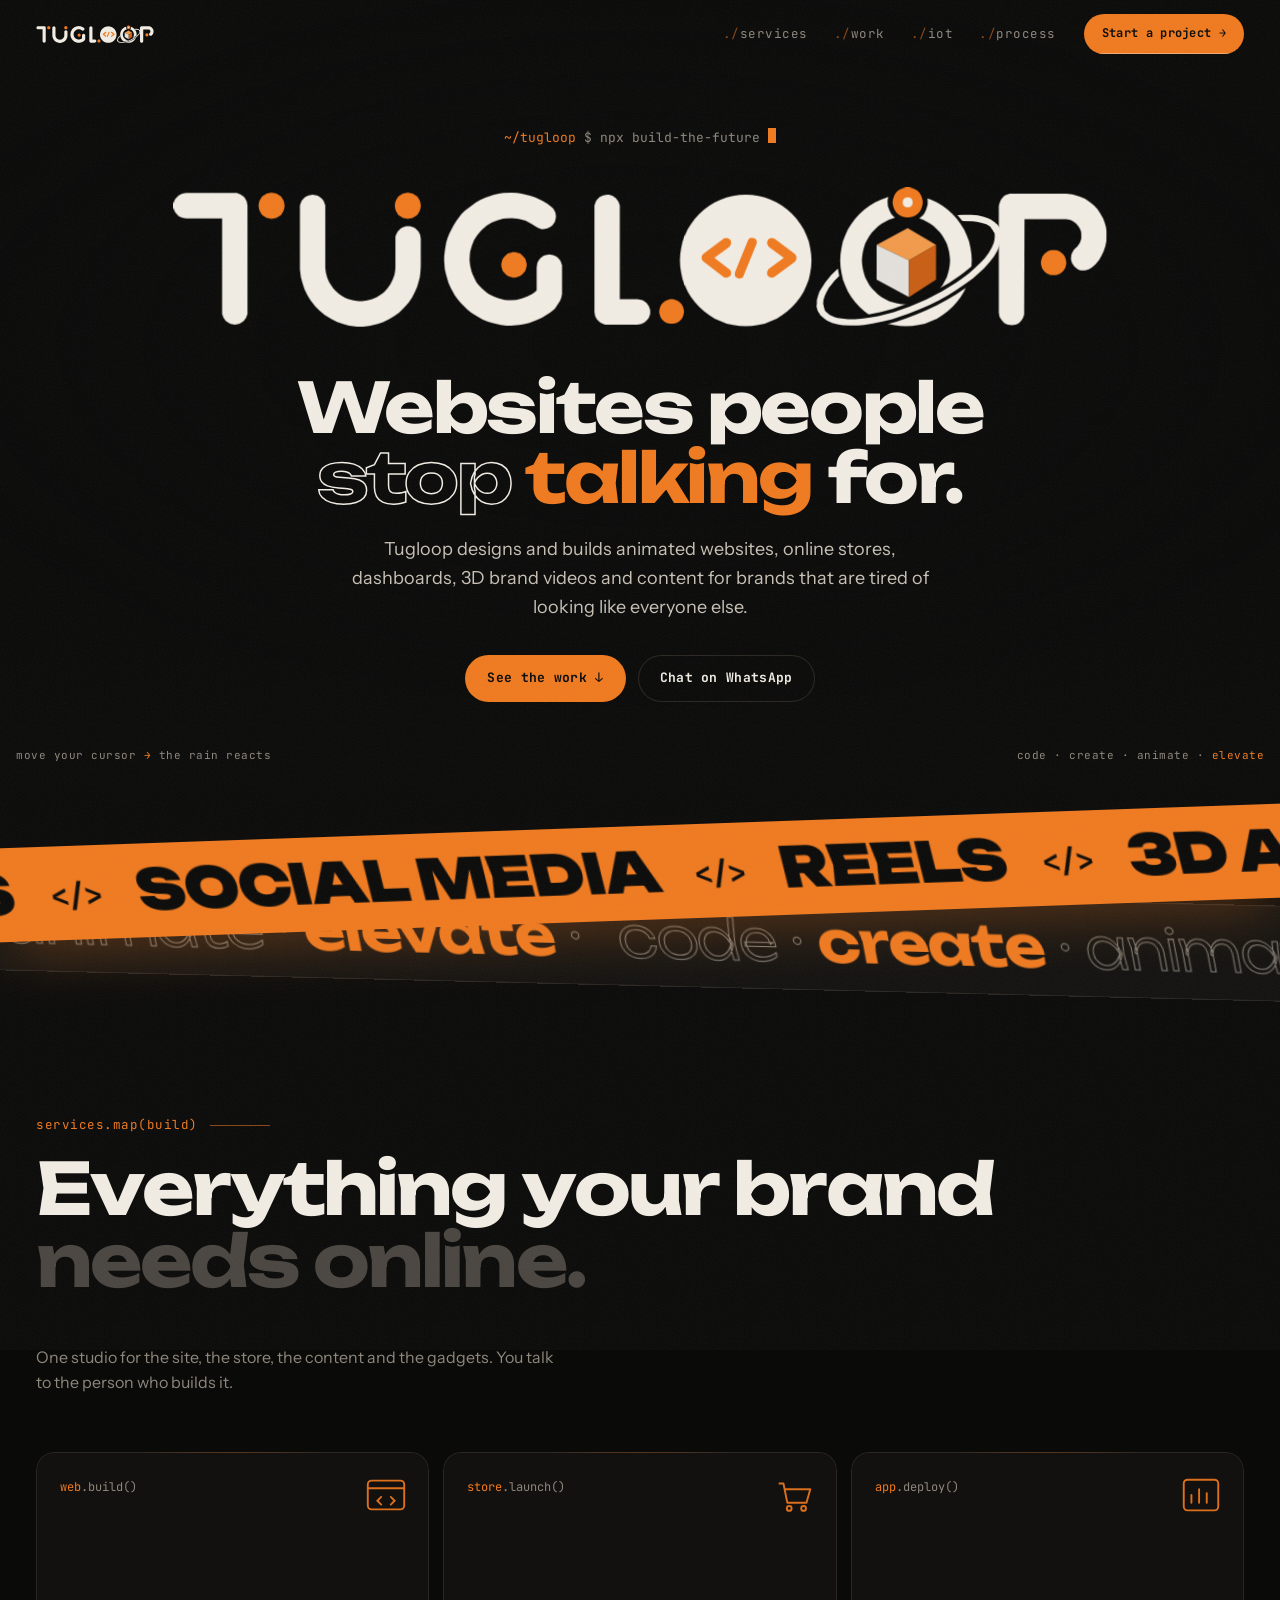
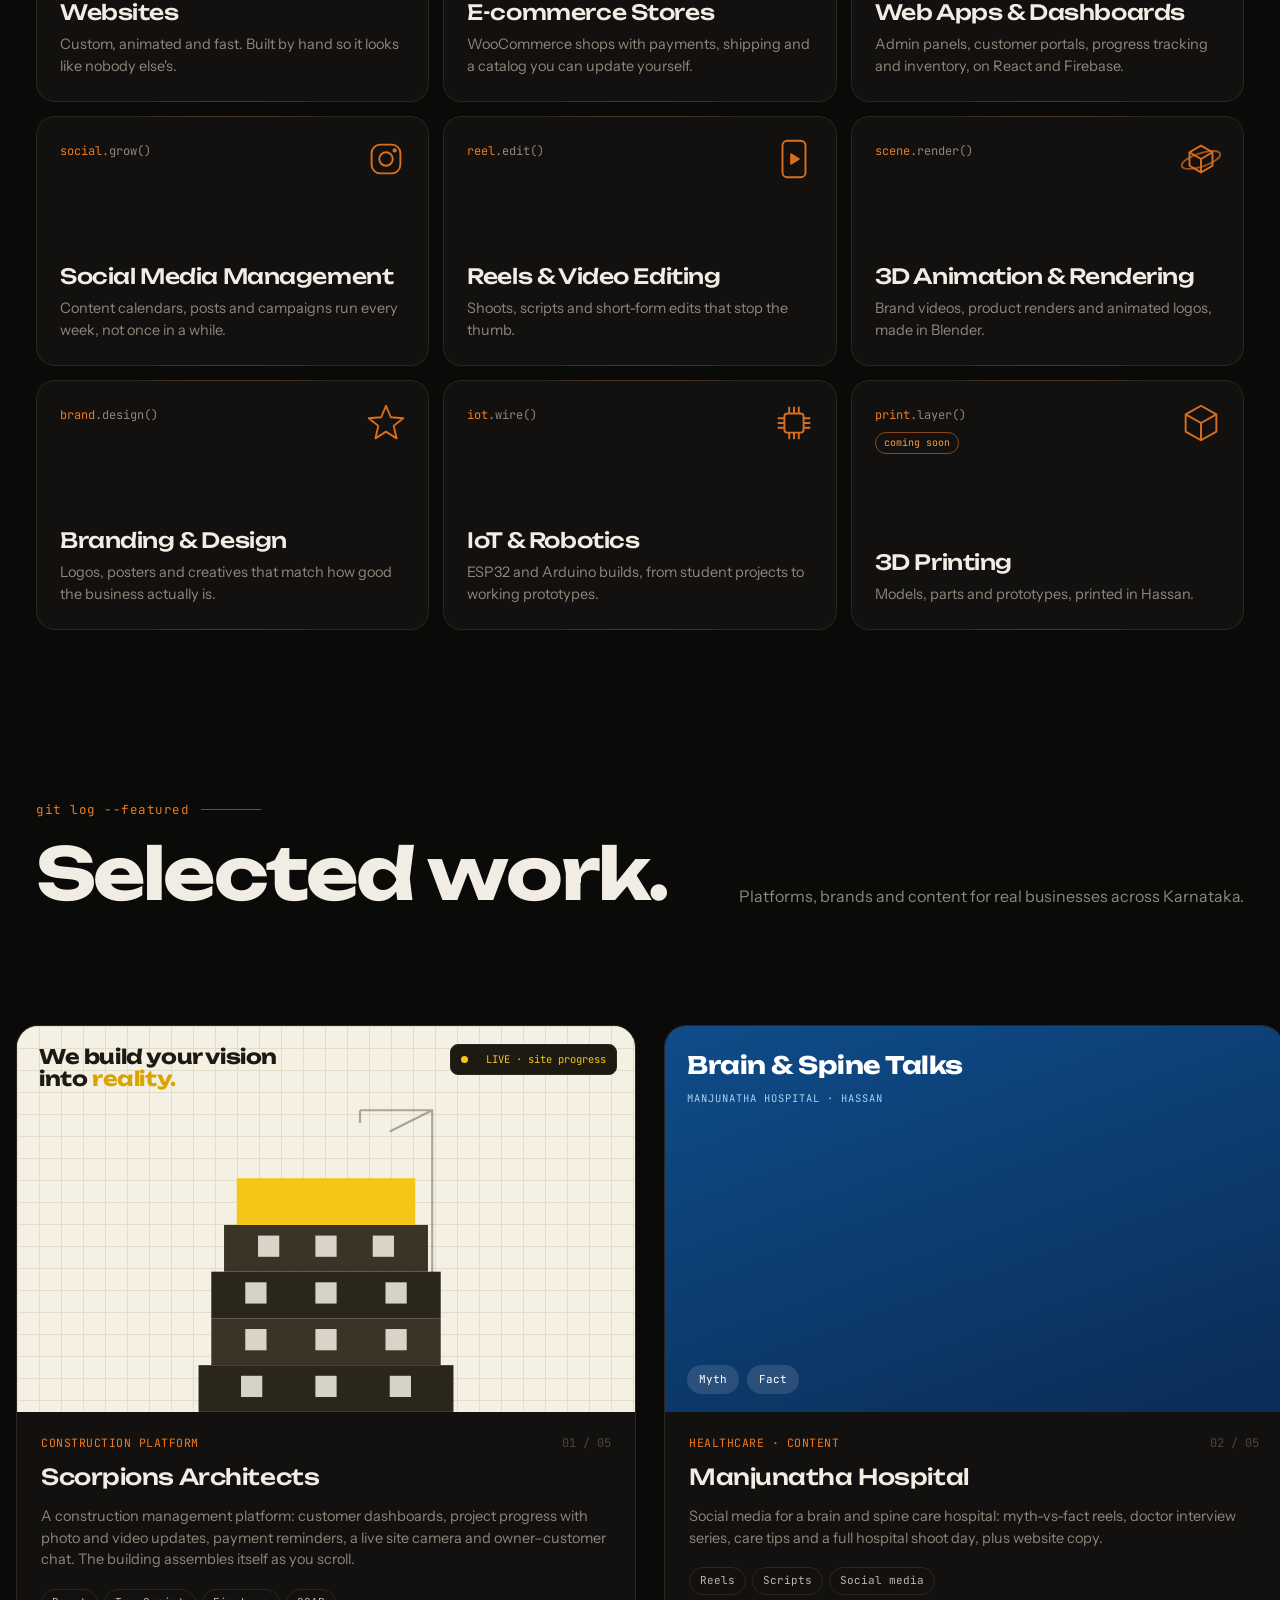
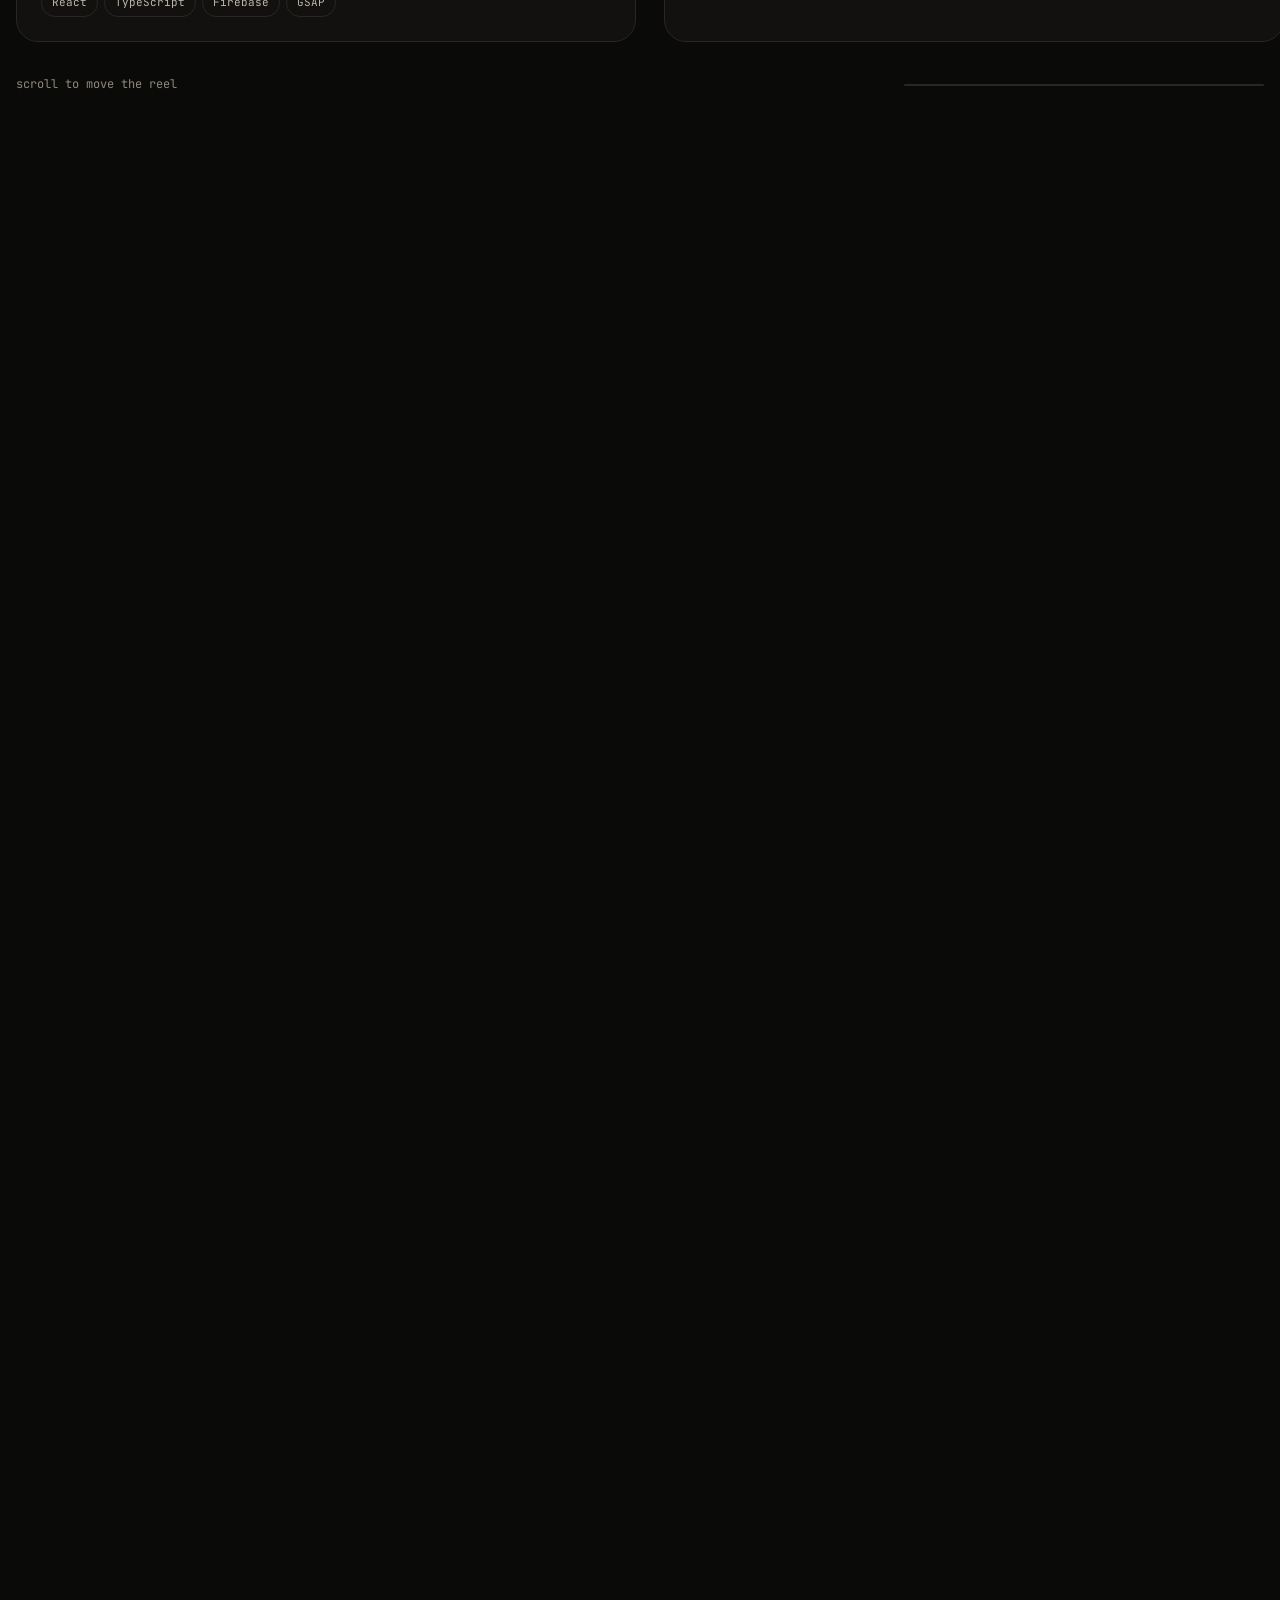
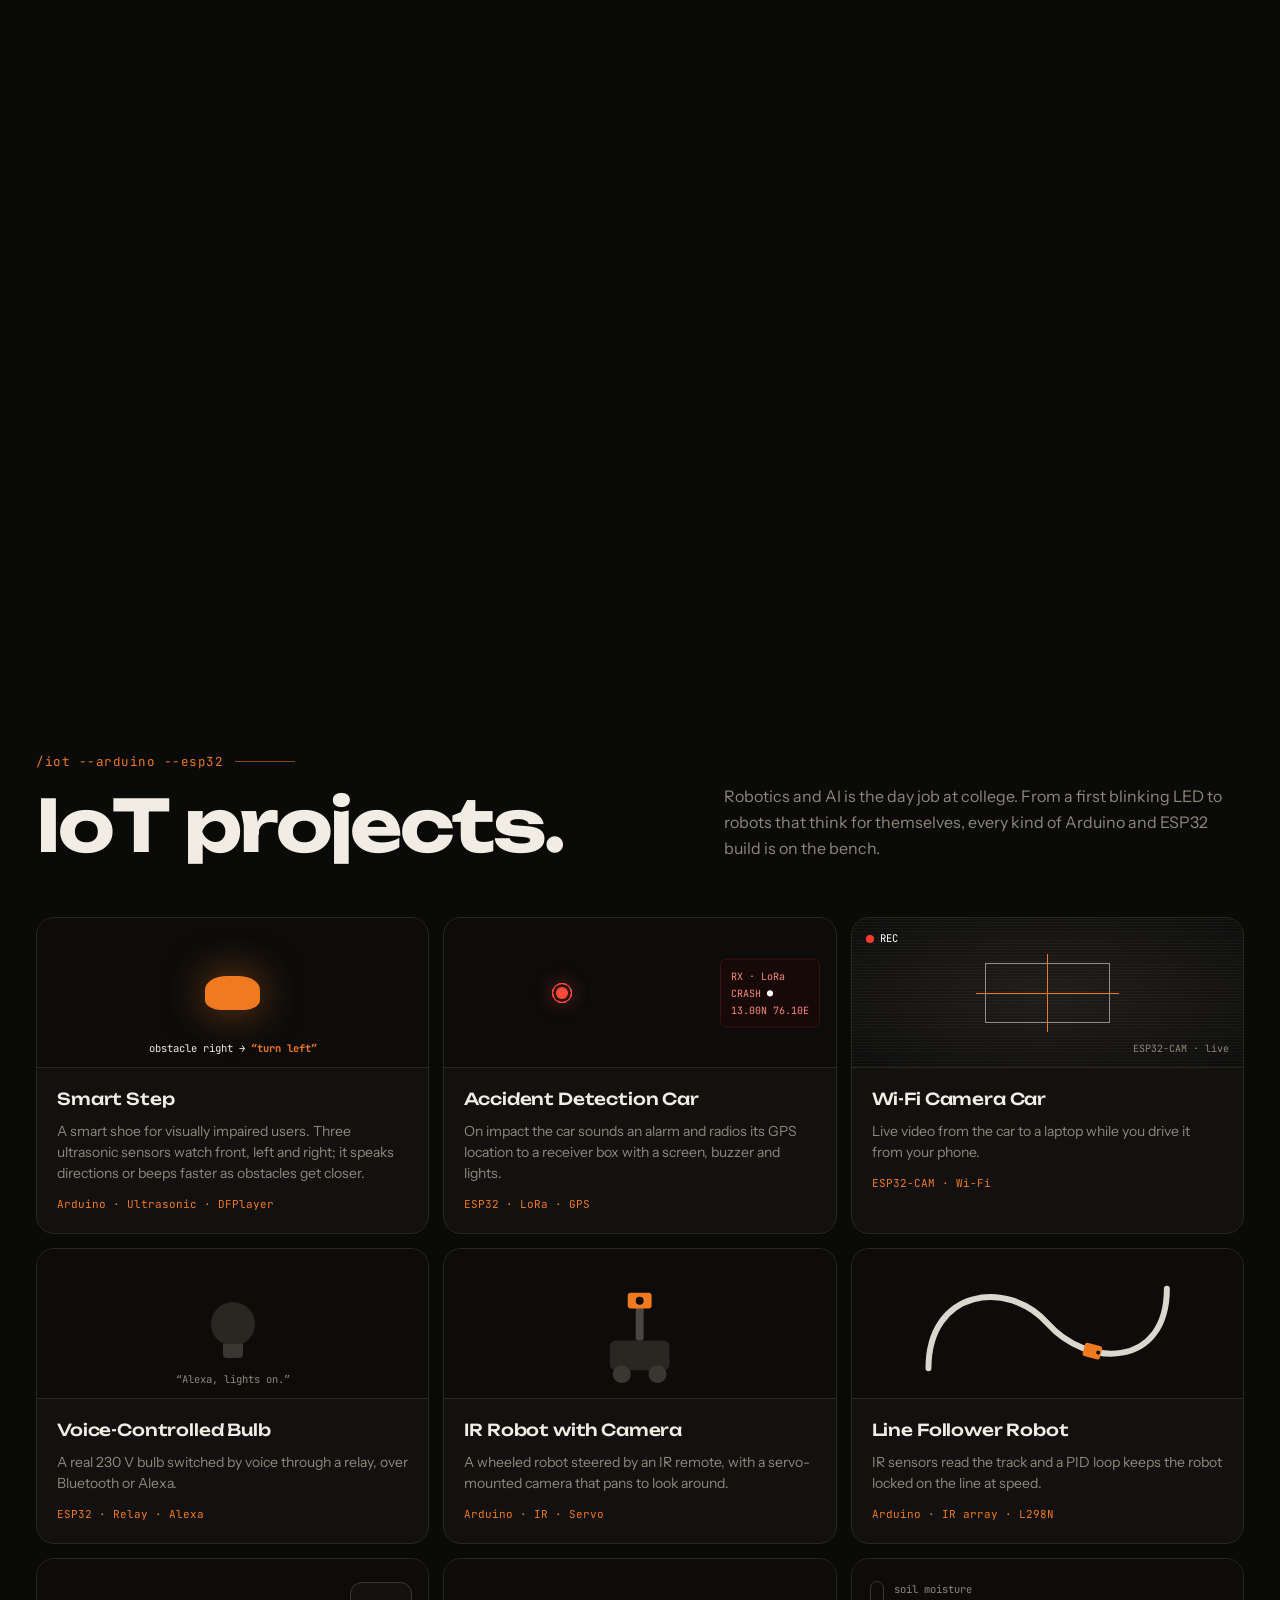
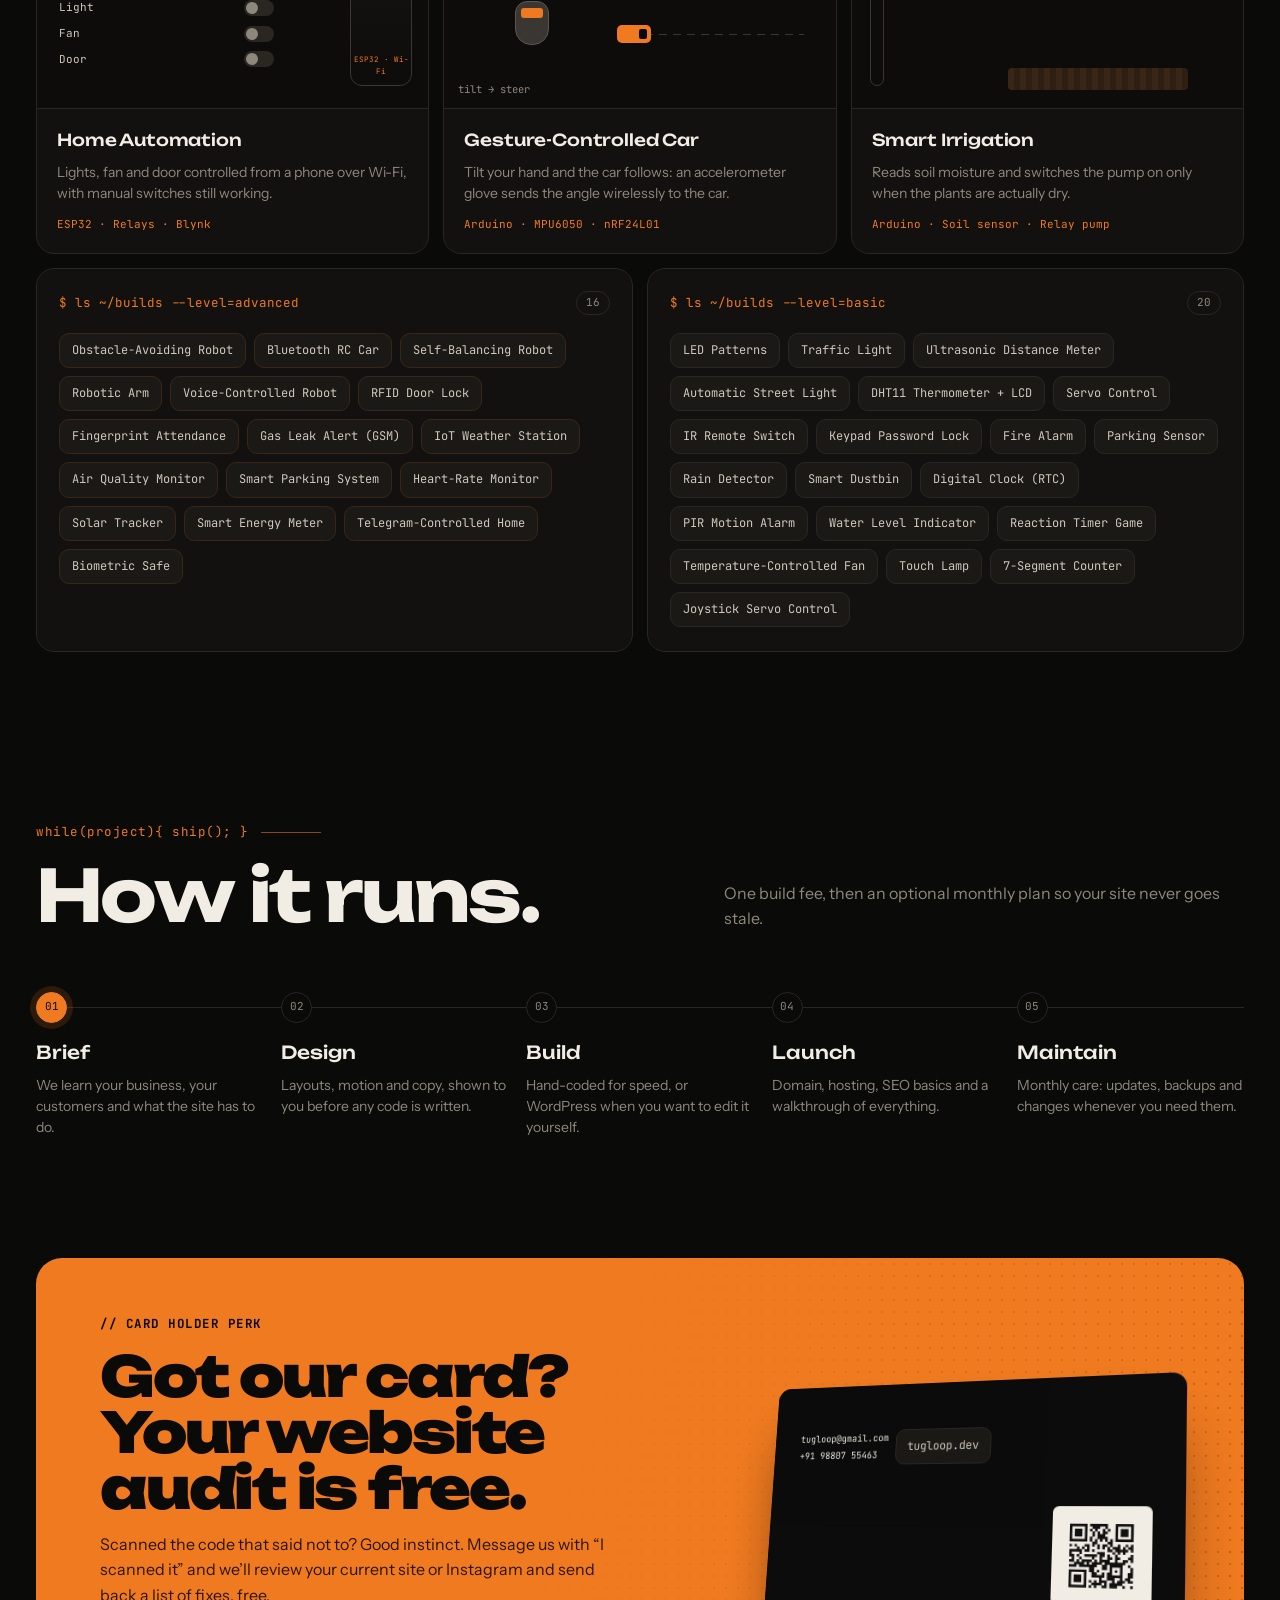
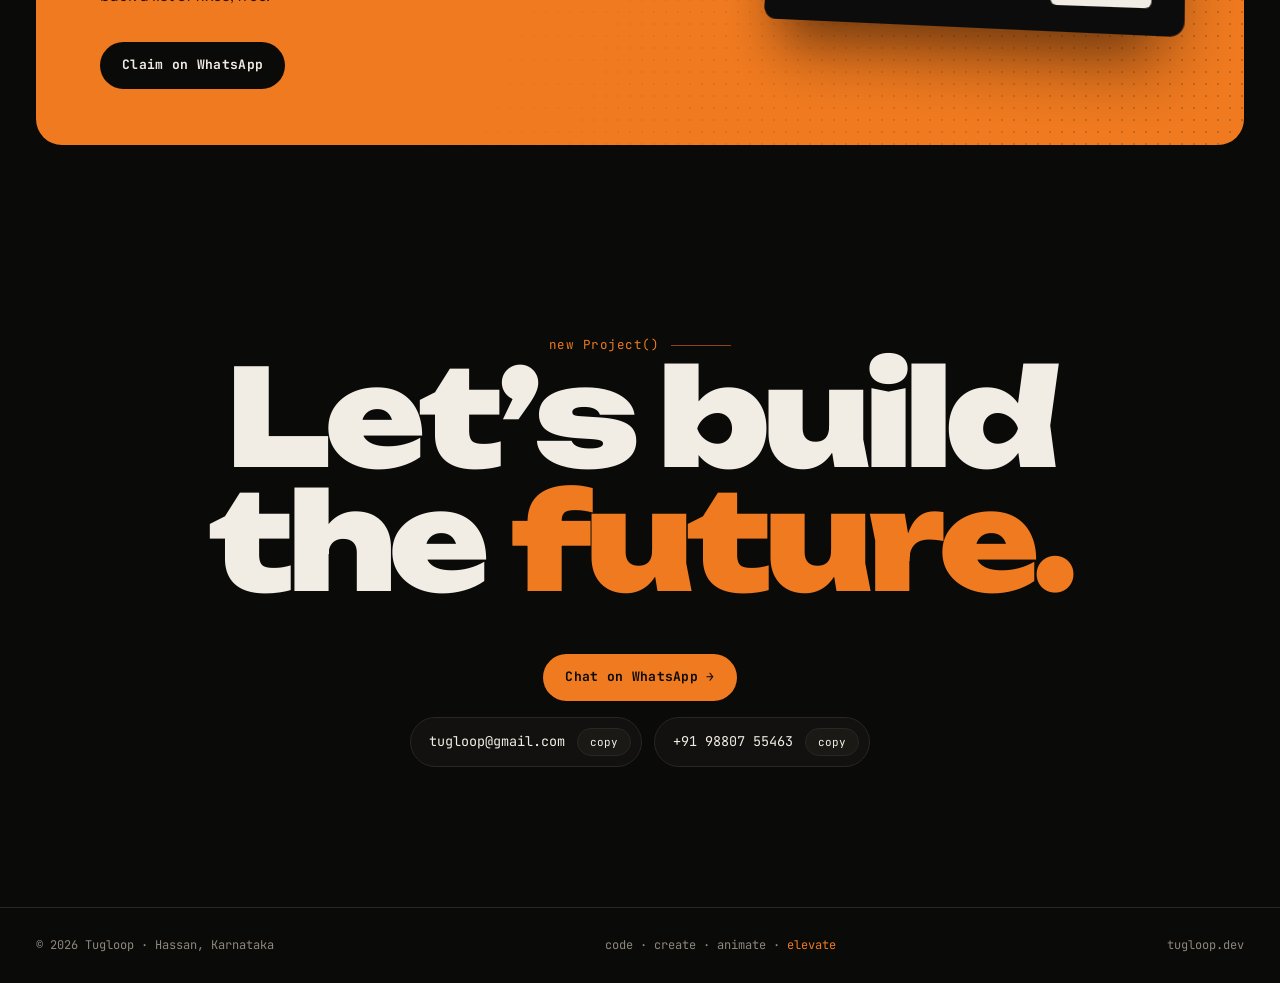
==== index.html @ 1d9227ba "Add Tugloop portfolio site Co-Authored-By: Claude Fable 5.2 <noreply@anthropic.com> Claude-Session: " ====
<!doctype html>
<html lang="en">
<head>
<meta charset="utf-8">
<meta name="viewport" content="width=device-width,initial-scale=1,viewport-fit=cover">
<meta name="description" content="Tugloop — websites, e-commerce, web apps, social media, video, 3D, branding and IoT builds. Code • Create • Animate • Elevate.">
<meta name="theme-color" content="#0A0A09">
<meta property="og:title" content="Tugloop">
<meta property="og:description" content="Websites people stop scrolling for. Web, social, video, 3D and IoT builds.">
<meta property="og:type" content="website">
<style>html{box-sizing:border-box}body{margin:0;padding:0}img{max-width:100%}[hidden]:not([hidden=until-found i]){display:none!important}</style>
<title>Tugloop</title>
<link rel="preconnect" href="https://fonts.googleapis.com">
<link rel="preconnect" href="https://fonts.gstatic.com" crossorigin>
<link rel="stylesheet" href="https://fonts.googleapis.com/css2?family=Unbounded:wght@300;500;700;900&family=Instrument+Sans:wght@400;500;600&family=JetBrains+Mono:wght@400;700&family=Cormorant+Garamond:ital,wght@0,500;1,500&display=swap">
<style>
/* Layout: code-rain hero → orange service band → horizontal work reel → lab → process → contact. Dark-only, deliberately. */
:root{
  --ink:#0A0A09; --ink-2:#12110F; --ink-3:#1B1916; --line:#2A2622;
  --bone:#F2EDE4; --ash:#8E877C; --ember:#F07A1F; --ember-hi:#FF9B45; --ember-lo:#8A4615;
  --f-display:"Unbounded","Arial Black",system-ui,sans-serif;
  --f-body:"Instrument Sans",system-ui,-apple-system,"Segoe UI",sans-serif;
  --f-mono:"JetBrains Mono",ui-monospace,"SFMono-Regular",Menlo,monospace;
  --gut:max(16px,env(safe-area-inset-left,0px));
  --gut-r:max(16px,env(safe-area-inset-right,0px));
  --wrap:1240px;
  color-scheme:dark;
}
*{box-sizing:border-box}
html{scroll-behavior:smooth;overflow-x:clip}
body{background:var(--ink);color:var(--bone);font-family:var(--f-body);font-size:16px;line-height:1.6;overflow-x:clip;-webkit-font-smoothing:antialiased}
body::before{content:"";position:fixed;inset:0 0 auto;height:env(safe-area-inset-top,0px);z-index:60;background:var(--ink)}
a{color:inherit}
::selection{background:var(--ember);color:var(--ink)}
.wrap{max-width:var(--wrap);margin:0 auto;padding-left:var(--gut);padding-right:var(--gut-r)}
.mono{font-family:var(--f-mono)}
.o{color:var(--ember)}
h1,h2,h3{text-wrap:balance;margin:0}
p{margin:0}
:focus-visible{outline:2px solid var(--ember);outline-offset:3px;border-radius:4px}

/* grain */
.grain{position:fixed;inset:-50%;pointer-events:none;z-index:70;opacity:.06;
  background-image:url("data:image/svg+xml;utf8,<svg xmlns='http://www.w3.org/2000/svg' width='160' height='160'><filter id='n'><feTurbulence type='fractalNoise' baseFrequency='.9' numOctaves='2' stitchTiles='stitch'/></filter><rect width='100%' height='100%' filter='url(%23n)'/></svg>");
  animation:grain 1.2s steps(6) infinite}
@keyframes grain{0%{transform:translate(0,0)}20%{transform:translate(-3%,2%)}40%{transform:translate(2%,-3%)}60%{transform:translate(-2%,-1%)}80%{transform:translate(3%,3%)}}

/* progress + cursor */
.progress{position:fixed;top:env(safe-area-inset-top,0px);left:0;height:2px;width:100%;transform-origin:0 50%;transform:scaleX(0);background:linear-gradient(90deg,var(--ember-lo),var(--ember),var(--ember-hi));z-index:80}
.cur,.cur-ring{position:fixed;left:0;top:0;pointer-events:none;z-index:90;border-radius:50%;mix-blend-mode:difference}
.cur{width:8px;height:8px;background:var(--ember);margin:-4px 0 0 -4px}
.cur-ring{width:38px;height:38px;margin:-19px 0 0 -19px;border:1px solid rgba(242,237,228,.7);display:grid;place-items:center;font-family:var(--f-mono);font-size:9px;letter-spacing:1px;color:var(--ink);transition:width .25s,height .25s,margin .25s,background .25s,border-color .25s}
.cur-ring.big{width:84px;height:84px;margin:-42px 0 0 -42px;background:var(--bone);border-color:var(--bone);mix-blend-mode:normal}
.cur-ring.hov{width:58px;height:58px;margin:-29px 0 0 -29px;border-color:var(--ember)}
@media (pointer:coarse){.cur,.cur-ring{display:none}}


/* nav */
.nav{position:fixed;top:env(safe-area-inset-top,0px);left:0;right:0;z-index:50;transition:background .3s,backdrop-filter .3s}
.nav.solid{background:rgba(10,10,9,.72);backdrop-filter:blur(14px);-webkit-backdrop-filter:blur(14px);border-bottom:1px solid var(--line)}
.nav .wrap{display:flex;align-items:center;gap:28px;height:68px}
.nav .brand{width:118px;display:block}
.nav ul{display:flex;gap:26px;list-style:none;margin:0 0 0 auto;padding:0;font-family:var(--f-mono);font-size:12.5px;letter-spacing:.5px}
.nav ul a{text-decoration:none;color:var(--ash);transition:color .2s}
.nav ul a:hover{color:var(--bone)}
.nav ul a::before{content:"./";color:var(--ember-lo)}
.btn{--b:var(--ember);display:inline-flex;align-items:center;gap:10px;padding:13px 22px;border-radius:100px;background:var(--b);color:var(--ink);font-family:var(--f-mono);font-weight:700;font-size:13px;text-decoration:none;border:0;letter-spacing:.3px;position:relative;overflow:hidden;transition:transform .2s;cursor:pointer}
.btn span{position:relative;z-index:1}
.btn::after{content:"";position:absolute;inset:0;background:var(--bone);transform:translateY(101%);transition:transform .35s cubic-bezier(.7,0,.2,1)}
.btn:hover::after{transform:none}
.btn.ghost{background:transparent;color:var(--bone);box-shadow:inset 0 0 0 1px var(--line)}
.btn.ghost::after{background:var(--ember)}
.btn.ghost:hover{color:var(--ink)}
.nav .btn{padding:10px 18px;font-size:12px}
@media (max-width:820px){.nav ul{display:none}.nav .btn{margin-left:auto}}

/* hero */
.hero{position:relative;padding-top:128px;padding-bottom:84px;overflow:hidden;isolation:isolate}
#rain{position:absolute;inset:0;width:100%;height:100%;z-index:-2}
.hero::after{content:"";position:absolute;inset:0;z-index:-1;pointer-events:none;
  background:radial-gradient(60% 46% at 50% 44%,rgba(10,10,9,.92),rgba(10,10,9,.55) 60%,rgba(10,10,9,.15) 100%),linear-gradient(transparent 70%,var(--ink))}
.term{font-family:var(--f-mono);font-size:13px;color:var(--ash);display:flex;justify-content:center;gap:8px;min-height:22px}
.term .caret{display:inline-block;width:8px;height:15px;background:var(--ember);vertical-align:-3px;animation:blink 1s steps(1) infinite}
@keyframes blink{50%{opacity:0}}
.wm-hero{width:min(940px,100%);margin:34px auto 0;display:block;overflow:visible}
.wm-hero g{transform-box:fill-box;transform-origin:center}
.wm-hero #wl{animation:wipe 1.3s cubic-bezier(.7,0,.2,1) .25s both}
@keyframes wipe{from{clip-path:inset(0 100% 0 0)}to{clip-path:inset(0 0 0 0)}}
.wm-hero #wo{animation:pop .7s cubic-bezier(.3,1.6,.5,1) 1.2s both}
.wm-hero #wc{animation:drop .9s cubic-bezier(.3,1.5,.5,1) 1.45s both}
.wm-hero #wb,.wm-hero #wf{stroke-dasharray:var(--len);animation:draw 1.2s ease-out 1.6s both}
@keyframes pop{from{transform:scale(0);opacity:0}to{transform:none;opacity:1}}
@keyframes drop{from{transform:translateY(-60px) rotate(-25deg);opacity:0}to{transform:none;opacity:1}}
@keyframes draw{from{opacity:0;clip-path:inset(0 0 0 100%)}to{opacity:1;clip-path:inset(0 0 0 0)}}
.hero h1{font-family:var(--f-display);font-weight:700;font-size:clamp(30px,5.4vw,72px);line-height:1.02;letter-spacing:-.035em;text-align:center;margin-top:42px}
.hero h1 .stroke{color:transparent;-webkit-text-stroke:1.5px var(--bone)}
.hero h1 .sw{display:inline-block;color:var(--ember)}
.hero .lede{max-width:600px;margin:22px auto 0;text-align:center;color:#C9C2B6;font-size:clamp(15px,1.6vw,18px)}
.cta{display:flex;gap:12px;justify-content:center;flex-wrap:wrap;margin-top:34px}
.hero .hint{position:absolute;left:var(--gut);bottom:22px;font-family:var(--f-mono);font-size:11px;color:var(--ash);letter-spacing:.5px}
.hero .hint b{color:var(--ember);font-weight:400}
.hero .hint-r{left:auto;right:var(--gut-r)}
@media (max-width:640px){.hero .hint-r{display:none}.hero{padding-bottom:70px}}

/* band */
.band{background:var(--ember);color:var(--ink);transform:rotate(-2deg);margin:40px -20px 0;padding:16px 0;overflow:hidden;position:relative;z-index:2;box-shadow:0 30px 60px -30px rgba(240,122,31,.5)}
.band.alt{background:var(--ink-2);color:var(--bone);transform:rotate(1.4deg);margin-top:-30px;z-index:1;box-shadow:none;border-block:1px solid var(--line)}
.track{display:flex;width:max-content;will-change:transform}
.track span{font-family:var(--f-display);font-weight:900;font-size:clamp(28px,4.4vw,56px);letter-spacing:-.02em;white-space:nowrap;padding-right:36px;line-height:1.1}
.track span i{font-style:normal;font-family:var(--f-mono);font-weight:700;font-size:.55em;vertical-align:.2em;padding-left:36px}
.band.alt .track span{font-weight:300;color:transparent;-webkit-text-stroke:1px var(--ash)}
.band.alt .track span em{font-style:normal;color:var(--ember);-webkit-text-stroke:0;font-weight:700}

/* section heads */
section{position:relative}
.sec{padding-block:130px 40px}
.eyebrow{font-family:var(--f-mono);font-size:12.5px;color:var(--ember);letter-spacing:.5px;display:flex;align-items:center;gap:12px}
.eyebrow::after{content:"";height:1px;flex:0 0 60px;background:var(--ember-lo)}
.h2{font-family:var(--f-display);font-weight:700;font-size:clamp(32px,5.6vw,76px);line-height:1;letter-spacing:-.04em;margin-top:18px}
.h2 .dim{color:#4a4540}
.sub{color:var(--ash);max-width:520px;margin-top:18px}
.head{display:flex;justify-content:space-between;align-items:flex-end;gap:30px;flex-wrap:wrap}
.split .ch{display:inline-block;transform:translateY(0);transition:transform .8s cubic-bezier(.2,.9,.2,1),color .4s}
.split.pre .ch{transform:translateY(.6em) rotate(6deg)}

/* services */
.svc{display:grid;grid-template-columns:repeat(3,1fr);gap:14px;margin-top:56px}
@media (max-width:1060px) and (min-width:561px){.tile.wide{grid-column:span 2}}
@media (max-width:1060px){.svc{grid-template-columns:repeat(2,1fr)}}
@media (max-width:560px){.svc{grid-template-columns:1fr}}
.tile{--mx:50%;--my:50%;position:relative;background:var(--ink-2);border-radius:18px;padding:26px 24px 24px;min-height:250px;display:flex;flex-direction:column;overflow:hidden;transform-style:preserve-3d;transition:transform .25s ease-out;isolation:isolate}
.tile::before{content:"";position:absolute;inset:0;border-radius:inherit;padding:1px;background:radial-gradient(260px circle at var(--mx) var(--my),var(--ember),transparent 60%),var(--line);
  -webkit-mask:linear-gradient(#000 0 0) content-box,linear-gradient(#000 0 0);-webkit-mask-composite:xor;mask-composite:exclude;z-index:-1}
.tile::after{content:"";position:absolute;inset:0;background:radial-gradient(320px circle at var(--mx) var(--my),rgba(240,122,31,.13),transparent 60%);opacity:0;transition:opacity .3s;z-index:-1}
.tile:hover::after{opacity:1}
.tile .fn{font-family:var(--f-mono);font-size:12px;color:var(--ash)}
.tile .fn b{color:var(--ember);font-weight:400}
.tile h3{font-family:var(--f-display);font-weight:500;font-size:21px;line-height:1.15;letter-spacing:-.02em;margin-top:auto;padding-top:40px}
.tile p{color:var(--ash);font-size:14.5px;margin-top:10px;line-height:1.5}
.tile .ico{position:absolute;right:20px;top:20px;width:46px;height:46px;color:var(--ember);opacity:.9;transition:transform .5s cubic-bezier(.3,1.6,.5,1)}
.tile:hover .ico{transform:rotate(-10deg) scale(1.15)}
.tile .soon{position:absolute;left:24px;top:52px;font-family:var(--f-mono);font-size:10px;border:1px solid var(--ember-lo);color:var(--ember-hi);padding:2px 8px;border-radius:20px}

/* work reel */
.work-pin{position:relative}
.work-sticky{position:sticky;top:0;height:100vh;overflow:hidden;display:flex;flex-direction:column;justify-content:center;gap:34px}
.reel{display:flex;gap:28px;padding-left:var(--gut);will-change:transform}
.wcard{flex:0 0 min(620px,78vw);background:var(--ink-2);border:1px solid var(--line);border-radius:22px;overflow:hidden;display:flex;flex-direction:column}
.vis{position:relative;aspect-ratio:16/10;max-width:100%;overflow:hidden}
.meta{padding:22px 24px 24px;display:grid;grid-template-columns:1fr auto;gap:6px 20px;align-items:start}
.meta .k{font-family:var(--f-mono);font-size:11.5px;color:var(--ember);letter-spacing:.5px}
.meta h3{font-family:var(--f-display);font-weight:500;font-size:22px;letter-spacing:-.02em;grid-column:1}
.meta .idx{grid-row:1/3;grid-column:2;font-family:var(--f-mono);font-size:12px;color:#4a4540;font-variant-numeric:tabular-nums}
.meta p{grid-column:1/-1;color:var(--ash);font-size:14.5px;line-height:1.5;margin-top:6px}
.tags{grid-column:1/-1;display:flex;flex-wrap:wrap;gap:6px;margin-top:12px}
.tags span{font-family:var(--f-mono);font-size:11px;padding:4px 10px;border-radius:20px;border:1px solid var(--line);color:#BDB6AA}
.reel-ui{display:flex;justify-content:space-between;align-items:center;padding-left:var(--gut);padding-right:var(--gut-r)}
.reel-bar{flex:1;max-width:360px;height:2px;background:var(--line);border-radius:2px;overflow:hidden;margin-left:24px}
.reel-bar i{display:block;height:100%;background:var(--ember);transform-origin:0 50%;transform:scaleX(0)}
@media (max-width:860px){
  .work-sticky{position:static;height:auto;display:block}
  .reel{flex-direction:column;padding-right:var(--gut-r);transform:none!important}
  .wcard{flex:none;width:100%}
  .reel-ui{display:none}
}

/* --- project visuals --- */
/* scorpions */
.v-sc{background:#F4F0E4;background-image:linear-gradient(#e4dcc4 1px,transparent 1px),linear-gradient(90deg,#e4dcc4 1px,transparent 1px);background-size:22px 22px}
.v-sc svg{position:absolute;left:50%;bottom:0;transform:translateX(-50%);height:88%;max-width:100%}
.v-sc .fl{transform-box:fill-box;transform-origin:bottom;animation:rise 6s cubic-bezier(.6,0,.2,1) infinite}
@keyframes rise{0%,8%{transform:scaleY(0);opacity:0}22%,80%{transform:none;opacity:1}92%,100%{transform:none;opacity:0}}
.v-sc .tagline{position:absolute;left:22px;top:20px;font-family:var(--f-display);font-weight:700;font-size:clamp(14px,2.2vw,20px);line-height:1.1;color:#1d1a12;max-width:46%;letter-spacing:-.02em}
.v-sc .tagline b{color:#D9A400;font-weight:700}
.v-sc .chip{position:absolute;right:18px;top:18px;font-family:var(--f-mono);font-size:10.5px;background:#1d1a12;color:#F5C518;padding:6px 10px;border-radius:8px}
.v-sc .chip i{display:inline-block;width:7px;height:7px;border-radius:50%;background:#F5C518;margin-right:6px;animation:blink 1s steps(1) infinite}
/* zera */
.v-ze{background:radial-gradient(120% 100% at 80% 0%,#F6EEDF,#E7D9C2);color:#3a2f22;display:grid;grid-template-columns:1.1fr 1fr;align-items:center;padding:0 6%}
.v-ze .logo{font-family:"Cormorant Garamond",Georgia,serif;font-weight:500;font-size:clamp(48px,9vw,92px);letter-spacing:.18em;line-height:.9}
.v-ze .tl{font-family:"Cormorant Garamond",Georgia,serif;font-style:italic;font-size:clamp(14px,2vw,19px);color:#8a6d3b;margin-top:10px}
.v-ze .prods{display:grid;grid-template-columns:1fr 1fr;gap:10px;height:78%}
.v-ze .p{border-radius:10px;position:relative;overflow:hidden;animation:float 5s ease-in-out infinite}
.v-ze .p:nth-child(2){animation-delay:-1.2s}.v-ze .p:nth-child(3){animation-delay:-2.4s}.v-ze .p:nth-child(4){animation-delay:-3.6s}
.v-ze .p::after{content:"";position:absolute;inset:0;background:linear-gradient(105deg,transparent 35%,rgba(255,255,255,.55) 50%,transparent 65%);transform:translateX(-120%);animation:shine 3.5s ease-in-out infinite}
@keyframes shine{60%,100%{transform:translateX(120%)}}
@keyframes float{50%{transform:translateY(-6px)}}
.v-ze .cart{position:absolute;right:16px;top:14px;font-family:var(--f-mono);font-size:10.5px;background:#3a2f22;color:#F6EEDF;padding:5px 10px;border-radius:20px}
/* hospital */
.v-mh{background:linear-gradient(160deg,#0F4C8A,#0A2C55);color:#fff}
.v-mh svg{position:absolute;left:0;right:0;top:44%;width:100%;height:30%}
.v-mh .ecg{fill:none;stroke:#7FD3FF;stroke-width:2.2;stroke-linejoin:round;stroke-dasharray:1200;stroke-dashoffset:1200;animation:ecg 3.2s linear infinite;filter:drop-shadow(0 0 6px #7FD3FF)}
@keyframes ecg{to{stroke-dashoffset:0}}
.v-mh .t{position:absolute;left:22px;top:20px;font-family:var(--f-display);font-weight:700;font-size:clamp(16px,2.4vw,24px);letter-spacing:-.02em}
.v-mh .t small{display:block;font-family:var(--f-mono);font-weight:400;font-size:10.5px;color:#A9CFF2;letter-spacing:1px;margin-top:6px}
.v-mh .mf{position:absolute;left:22px;bottom:18px;display:flex;gap:8px}
.v-mh .mf span{font-family:var(--f-mono);font-size:11px;padding:6px 12px;border-radius:20px;background:rgba(255,255,255,.12);animation:mf 4s infinite}
.v-mh .mf span:last-child{animation-delay:2s}
@keyframes mf{0%,45%{background:#fff;color:#0F4C8A}50%,100%{background:rgba(255,255,255,.12);color:#fff}}
/* salons */
.v-sa{display:flex}
.v-sa .pn{flex:1;display:flex;align-items:flex-end;padding:18px;transition:flex .6s cubic-bezier(.7,0,.2,1);position:relative;overflow:hidden}
.v-sa .pn:hover{flex:2.2}
.v-sa .pn b{font-weight:500;line-height:1;white-space:nowrap}
.v-sa .g{background:radial-gradient(120% 90% at 30% 10%,#3a2c08,#0d0b06);color:#E8B931}
.v-sa .g b{font-family:var(--f-display);font-weight:900;font-size:clamp(20px,3vw,30px);letter-spacing:.06em}
.v-sa .c{background:linear-gradient(170deg,#F8DCDD,#E9AFB4);color:#7a2e3b}
.v-sa .c b{font-family:"Cormorant Garamond",serif;font-style:italic;font-size:clamp(22px,3.4vw,34px)}
.v-sa .s{background:linear-gradient(170deg,#DDF4F2,#9FD9D6);color:#0d4b4f}
.v-sa .s b{font-family:var(--f-body);font-weight:600;font-size:clamp(20px,3vw,30px);letter-spacing:-.03em}
.v-sa .pn small{position:absolute;top:16px;left:18px;font-family:var(--f-mono);font-size:10px;opacity:.65}
/* beijing */
.v-bb{background:radial-gradient(90% 90% at 50% 120%,#3a0c0a,#120606 70%);display:grid;place-items:center;text-align:center}
.v-bb .sun{position:absolute;width:44%;aspect-ratio:1;border-radius:50%;background:radial-gradient(circle at 40% 35%,#ff4a3a,#B3150E);top:12%;left:50%;transform:translateX(-50%);box-shadow:0 0 80px rgba(210,38,31,.55)}
.v-bb .name{position:relative;font-family:var(--f-display);font-weight:900;font-size:clamp(26px,5vw,48px);color:#FFE9D2;letter-spacing:-.03em;line-height:.95;margin-top:18%}
.v-bb .name span{display:block;color:#FFB547}
.v-bb .steam{position:absolute;bottom:58%;width:2px;height:60px;border-radius:2px;background:linear-gradient(transparent,rgba(255,240,220,.6));filter:blur(1.5px);animation:steam 3s ease-out infinite}
@keyframes steam{0%{transform:translateY(20px) scaleY(.4);opacity:0}40%{opacity:1}100%{transform:translateY(-40px) translateX(6px) scaleY(1.2);opacity:0}}
/* smart step */
.v-ss{background:#0C0C0B;display:grid;place-items:center}
.v-ss .core{width:16%;aspect-ratio:1.6;border-radius:40% 40% 30% 30%;background:var(--ember);position:relative;z-index:2;box-shadow:0 0 40px rgba(240,122,31,.5)}
.v-ss .wave{position:absolute;width:16%;aspect-ratio:1;border-radius:50%;border:1.5px solid var(--ember);opacity:0;animation:ping 2.4s cubic-bezier(.2,.6,.3,1) infinite}
.v-ss .wave.l{--x:-80%;animation-delay:0s}.v-ss .wave.f{--x:0;--y:-60%;animation-delay:.8s}.v-ss .wave.r{--x:80%;animation-delay:1.6s}
@keyframes ping{0%{transform:translate(var(--x,0),var(--y,0)) scale(.3);opacity:.9}100%{transform:translate(calc(var(--x,0)*2.4),calc(var(--y,0)*2.4)) scale(2.6);opacity:0}}
.v-ss .say{position:absolute;bottom:18px;left:0;right:0;text-align:center;font-family:var(--f-mono);font-size:12px;color:var(--bone)}
.v-ss .say b{color:var(--ember)}

/* lab */
.lab{display:grid;grid-template-columns:repeat(4,1fr);gap:14px;margin-top:56px}
@media (max-width:1060px){.lab{grid-template-columns:repeat(2,1fr)}}
@media (max-width:560px){.lab{grid-template-columns:1fr}}
.lc{background:var(--ink-2);border:1px solid var(--line);border-radius:18px;overflow:hidden;display:flex;flex-direction:column;transition:border-color .3s,transform .3s}
.lc:hover{border-color:var(--ember-lo);transform:translateY(-4px)}
.lc .lv{height:150px;position:relative;overflow:hidden;background:#0D0C0B;border-bottom:1px solid var(--line)}
.lc .lt{padding:18px 20px 20px}
.lc h3{font-family:var(--f-display);font-weight:500;font-size:16.5px;letter-spacing:-.01em}
.lc p{color:var(--ash);font-size:14px;margin-top:8px;line-height:1.5}
.lc .stack{font-family:var(--f-mono);font-size:11px;color:var(--ember);margin-top:12px}
.l-car .ring{position:absolute;left:30%;top:50%;width:20px;height:20px;margin:-10px;border-radius:50%;border:1.5px solid #ff4a3a;animation:ping2 1.8s ease-out infinite}
.l-car .ring:nth-child(2){animation-delay:.6s}.l-car .ring:nth-child(3){animation-delay:1.2s}
@keyframes ping2{from{transform:scale(.5);opacity:1}to{transform:scale(6);opacity:0}}
.l-car .dot{position:absolute;left:30%;top:50%;width:12px;height:12px;margin:-6px;border-radius:50%;background:#ff4a3a;box-shadow:0 0 20px #ff4a3a}
.l-car .rx{position:absolute;right:16px;top:50%;transform:translateY(-50%);font-family:var(--f-mono);font-size:10px;line-height:1.7;color:#ff8a7a;background:#170908;border:1px solid #3a1210;border-radius:6px;padding:8px 10px}
.l-car .rx b{color:#fff;animation:blink .8s steps(1) infinite}
.l-cam{background:repeating-linear-gradient(0deg,rgba(255,255,255,.035) 0 1px,transparent 1px 3px),radial-gradient(80% 80% at 50% 50%,#1f1d1a,#0b0b0a)!important}
.l-cam .rec{position:absolute;left:14px;top:12px;font-family:var(--f-mono);font-size:10.5px;color:#fff;display:flex;align-items:center;gap:6px}
.l-cam .rec i{width:8px;height:8px;border-radius:50%;background:#ff3b30;animation:blink 1s steps(1) infinite}
.l-cam .xh{position:absolute;inset:30% 34%;border:1px solid rgba(255,255,255,.5)}
.l-cam .xh::before,.l-cam .xh::after{content:"";position:absolute;background:var(--ember)}
.l-cam .xh::before{left:50%;top:-10px;bottom:-10px;width:1px}.l-cam .xh::after{top:50%;left:-10px;right:-10px;height:1px}
.l-cam .fps{position:absolute;right:14px;bottom:10px;font-family:var(--f-mono);font-size:10px;color:var(--ash)}
.l-bulb{display:grid;place-items:center}
.l-bulb .b{width:44px;height:44px;border-radius:50%;background:#2a2622;position:relative;animation:bulb 3s infinite}
.l-bulb .b::after{content:"";position:absolute;left:12px;right:12px;bottom:-12px;height:14px;background:#3a3631;border-radius:0 0 4px 4px}
@keyframes bulb{0%,40%{background:#2a2622;box-shadow:none}50%,90%{background:#FFD08A;box-shadow:0 0 30px 10px rgba(255,180,90,.55),0 0 90px 30px rgba(240,122,31,.25)}}
.l-bulb .say{position:absolute;bottom:10px;left:0;right:0;text-align:center;font-family:var(--f-mono);font-size:10.5px;color:var(--ash)}
.l-ir svg{position:absolute;inset:0;width:100%;height:100%}
.l-ir .arm{transform-origin:50% 80%;transform-box:fill-box;animation:sweep 3s ease-in-out infinite}
@keyframes sweep{0%,100%{transform:rotate(-35deg)}50%{transform:rotate(35deg)}}

/* shipped list */
.ship{margin-top:70px;border-top:1px solid var(--line)}
.row{display:grid;grid-template-columns:1.3fr 1fr 1fr auto;gap:20px;align-items:center;padding:22px 4px;border-bottom:1px solid var(--line);position:relative;transition:padding .35s cubic-bezier(.2,.9,.2,1),color .3s}
.row:hover{padding-left:20px;color:var(--ember)}
.row h4{margin:0;font-family:var(--f-display);font-weight:500;font-size:clamp(17px,2vw,24px);letter-spacing:-.02em}
.row span{font-family:var(--f-mono);font-size:12px;color:var(--ash)}
.row .arr{font-family:var(--f-mono);color:var(--ember);transition:transform .3s}
.row:hover .arr{transform:translateX(6px) rotate(-45deg)}
@media (max-width:700px){.row{grid-template-columns:1fr auto}.row .c2{display:none}}

/* process */
.steps{position:relative;margin-top:60px;display:grid;grid-template-columns:repeat(5,1fr);gap:18px}
.steps::before{content:"";position:absolute;left:0;right:0;top:15px;height:1px;background:var(--line)}
.steps .fill{position:absolute;left:0;top:15px;height:1px;width:100%;background:var(--ember);transform-origin:0 50%;transform:scaleX(var(--p,0));box-shadow:0 0 12px var(--ember)}
.step{position:relative;padding-top:46px}
.step .n{position:absolute;top:0;left:0;width:31px;height:31px;border-radius:50%;display:grid;place-items:center;font-family:var(--f-mono);font-size:11px;background:var(--ink);border:1px solid var(--line);color:var(--ash);transition:all .4s}
.step.on .n{background:var(--ember);color:var(--ink);border-color:var(--ember);box-shadow:0 0 0 6px rgba(240,122,31,.15)}
.step h3{font-family:var(--f-display);font-weight:500;font-size:18px}
.step p{color:var(--ash);font-size:14px;margin-top:8px;line-height:1.5}
@media (max-width:900px){.steps{grid-template-columns:1fr;gap:26px;padding-left:46px}.steps::before,.steps .fill{left:15px;right:auto;top:0;bottom:0;width:1px;height:auto}.steps .fill{transform:scaleY(var(--p,0));transform-origin:50% 0}.step{padding-top:4px}.step .n{left:-46px}}

/* perk */
.perk{margin-top:120px;border-radius:26px;position:relative;overflow:hidden;background:var(--ember);color:var(--ink);padding:56px clamp(22px,5vw,64px);display:grid;grid-template-columns:1.4fr 1fr;gap:40px;align-items:center;scroll-margin-top:90px}
.perk::before{content:"";position:absolute;inset:0;background-image:radial-gradient(circle,rgba(0,0,0,.18) 1.2px,transparent 1.5px);background-size:12px 12px;-webkit-mask:linear-gradient(110deg,transparent 40%,#000);mask:linear-gradient(110deg,transparent 40%,#000)}
.perk > *{position:relative}
.perk .k{font-family:var(--f-mono);font-size:12.5px;font-weight:700;letter-spacing:.5px}
.perk h2{font-family:var(--f-display);font-weight:900;font-size:clamp(28px,4.4vw,56px);line-height:1;letter-spacing:-.04em;margin-top:14px}
.perk p{margin-top:16px;font-size:16px;max-width:520px;color:#2a1405}
.perk .card3d{aspect-ratio:1.75;max-width:100%;border-radius:14px;background:#0B0C0B;position:relative;box-shadow:0 40px 60px -20px rgba(0,0,0,.6);transform:perspective(900px) rotateY(-18deg) rotateX(8deg);transition:transform .4s;overflow:hidden}
.perk .card3d:hover{transform:perspective(900px) rotateY(0) rotateX(0)}
.perk .card3d .cr{position:absolute;inset:0;opacity:.7}
.perk .card3d .qrbox{position:absolute;right:7%;bottom:10%;width:22%;aspect-ratio:1;background:#F1ECE4;border-radius:6px;padding:4%}
.perk .card3d .ns{position:absolute;right:5%;bottom:36%;width:26%;text-align:center;font-family:var(--f-mono);font-size:clamp(7px,1vw,10px);color:var(--ember)}
.perk .card3d .cl{position:absolute;left:7%;top:12%;font-family:var(--f-mono);font-size:clamp(7px,1vw,10px);color:var(--bone);line-height:1.8}
@media (max-width:820px){.perk{grid-template-columns:1fr}}

/* scan toast */
.toast{position:fixed;left:50%;bottom:calc(20px + env(safe-area-inset-bottom,0px));transform:translate(-50%,140%);z-index:85;background:var(--bone);color:var(--ink);border-radius:16px;padding:14px 14px 14px 20px;display:flex;align-items:center;gap:16px;width:min(560px,calc(100% - 32px));box-shadow:0 20px 50px rgba(0,0,0,.5);transition:transform .6s cubic-bezier(.3,1.4,.5,1)}
.toast{visibility:hidden}.toast.show{transform:translate(-50%,0);visibility:visible}
.toast p{font-size:14px;line-height:1.4}
.toast b{font-family:var(--f-display);font-weight:700;display:block;font-size:15px}
.toast .btn{padding:10px 16px;font-size:12px;flex:none}
.toast .x{background:none;border:0;font-size:18px;color:#6a645b;cursor:pointer;padding:4px 6px;flex:none}

/* contact */
.contact{padding-block:150px 60px;text-align:center;overflow:hidden}
.big{font-family:var(--f-display);font-weight:900;font-size:clamp(44px,10.5vw,150px);line-height:.92;letter-spacing:-.05em;user-select:none}
.big .ch{display:inline-block;transition:transform .5s cubic-bezier(.2,.9,.2,1),color .3s;will-change:transform}
.big .ln{display:block;white-space:nowrap}
.big .f{color:var(--ember)}
.ways{display:flex;justify-content:center;gap:12px;flex-wrap:wrap;margin-top:52px}
.chip{display:inline-flex;align-items:center;gap:12px;padding:10px 10px 10px 18px;border-radius:100px;border:1px solid var(--line);background:var(--ink-2);font-family:var(--f-mono);font-size:13.5px}
.chip button{font-family:var(--f-mono);font-size:11px;background:var(--ink-3);color:var(--bone);border:1px solid var(--line);border-radius:20px;padding:6px 12px;cursor:pointer;transition:background .2s,color .2s}
.chip button:hover{background:var(--ember);color:var(--ink)}
footer{border-top:1px solid var(--line);margin-top:80px}
footer .wrap{display:flex;justify-content:space-between;gap:20px;flex-wrap:wrap;padding-block:28px;font-family:var(--f-mono);font-size:12px;color:var(--ash)}

/* vijay infra */
.v-vi{background:#0D0C0A;background-image:linear-gradient(rgba(201,162,74,.08) 1px,transparent 1px),linear-gradient(90deg,rgba(201,162,74,.08) 1px,transparent 1px);background-size:20px 20px}
.v-vi svg{position:absolute;right:4%;bottom:6%;width:58%;height:auto}
.v-vi .bp path{stroke-dasharray:600;stroke-dashoffset:600;animation:bpdraw 6s ease-in-out infinite}
.v-vi .bp path:nth-child(2){animation-delay:.4s}.v-vi .bp path:nth-child(3){animation-delay:.8s}.v-vi .bp path:nth-child(5){animation-delay:1s}
@keyframes bpdraw{0%{stroke-dashoffset:600}40%,85%{stroke-dashoffset:0}100%{stroke-dashoffset:-600}}
.v-vi .hd,.v-nc .hd,.v-ea .hd{font-family:var(--f-mono);font-size:10.5px;letter-spacing:2px}
.v-vi .hd{position:absolute;left:22px;top:20px;color:#C9A24A}
.v-vi .pt{position:absolute;left:22px;top:44px;max-width:44%;font-family:var(--f-display);font-weight:700;font-size:clamp(18px,2.8vw,28px);line-height:1.05;letter-spacing:-.03em;color:#F2EDE4;transition:opacity .3s,transform .3s}
.v-vi .pt.out{opacity:0;transform:translateY(-8px)}
.v-vi .vals{position:absolute;left:22px;bottom:18px;display:flex;gap:6px;flex-wrap:wrap;max-width:40%}
.v-vi .vals span{font-family:var(--f-mono);font-size:10px;padding:4px 9px;border-radius:20px;border:1px solid #5a4a22;color:#E2C27A}
/* namma concrete */
.v-nc{background:radial-gradient(120% 120% at 20% 0%,#B9B4AC,#7C7871 70%);color:#141310}
.v-nc::before{content:"";position:absolute;inset:0;opacity:.35;background-image:radial-gradient(rgba(0,0,0,.25) 1px,transparent 1.4px),radial-gradient(rgba(255,255,255,.25) 1px,transparent 1.4px);background-size:7px 7px,11px 11px;background-position:0 0,3px 5px}
.v-nc .tx{position:absolute;left:22px;top:20px;z-index:1}
.v-nc .hd{color:#2a2824}
.v-nc .big2{font-family:var(--f-display);font-weight:900;font-size:clamp(18px,2.8vw,28px);line-height:1;letter-spacing:-.03em;margin-top:10px}
.v-nc .truck{position:absolute;right:6%;bottom:16%;width:46%;aspect-ratio:2.1}
.v-nc .drum{position:absolute;left:0;top:0;width:68%;height:72%;border-radius:50% 40% 40% 50%/60% 50% 50% 60%;overflow:hidden;background:#E9E5DE;box-shadow:inset -10px -8px 0 rgba(0,0,0,.15)}
.v-nc .drum i{position:absolute;inset:-60%;background:repeating-linear-gradient(60deg,#F07A1F 0 14px,#E9E5DE 14px 34px);animation:drum 1.6s linear infinite}
@keyframes drum{to{transform:translateX(34px)}}
.v-nc .cab{position:absolute;right:0;bottom:22%;width:30%;height:58%;background:#141310;border-radius:6px 14px 4px 4px}
.v-nc .cab::after{content:"";position:absolute;right:12%;top:14%;width:44%;height:34%;background:#9fc7d9;border-radius:3px 8px 2px 2px}
.v-nc .wh{position:absolute;bottom:0;width:15%;aspect-ratio:1;border-radius:50%;background:#141310;border:3px solid #3a3833;animation:spin 1s linear infinite}
.v-nc .w1{left:6%}.v-nc .w2{left:30%}.v-nc .w3{right:6%}
@keyframes spin{to{transform:rotate(360deg)}}
.v-nc .aud{position:absolute;left:22px;bottom:18px;display:flex;gap:6px;flex-wrap:wrap;z-index:1}
.v-nc .aud span{font-family:var(--f-mono);font-size:10px;padding:4px 9px;border-radius:20px;background:#141310;color:#F2EDE4}
/* elite */
.v-ea{background:linear-gradient(150deg,#14120F,#0A0A09)}
.v-ea .tx{position:absolute;left:22px;top:20px;max-width:52%}
.v-ea .hd{color:var(--ash)}
.v-ea .big2{font-family:var(--f-display);font-weight:900;font-size:clamp(22px,3.6vw,38px);line-height:1;letter-spacing:-.04em;margin-top:12px}
.v-ea .sm{font-family:var(--f-mono);font-size:11px;color:var(--ember);margin-top:14px}
.v-ea .phone{position:absolute;right:9%;top:8%;bottom:8%;aspect-ratio:9/16;border-radius:16px;border:2px solid #2f2b27;background:linear-gradient(#20345a,#c98a5a 70%,#3a2a1a 70%);overflow:hidden}
.v-ea .bars{position:absolute;left:8px;right:8px;top:8px;display:flex;gap:4px;z-index:2}
.v-ea .bars i{flex:1;height:2px;background:rgba(255,255,255,.3);position:relative;overflow:hidden}
.v-ea .bars i::after{content:"";position:absolute;inset:0;background:#fff;transform-origin:0 50%;animation:bar 7.5s linear infinite;transform:scaleX(0)}
.v-ea .bars i:nth-child(2)::after{animation-name:bar2}.v-ea .bars i:nth-child(3)::after{animation-name:bar3}
@keyframes bar{0%{transform:scaleX(0)}33%,100%{transform:scaleX(1)}}
@keyframes bar2{0%,33%{transform:scaleX(0)}66%,100%{transform:scaleX(1)}}
@keyframes bar3{0%,66%{transform:scaleX(0)}100%{transform:scaleX(1)}}
.v-ea .tw{position:absolute;left:28%;right:28%;bottom:30%;display:flex;flex-direction:column-reverse;gap:2px}
.v-ea .tw b{height:9px;background:#2a2622;border-top:2px solid #F07A1F;opacity:0;animation:floor 7.5s steps(1) infinite}
.v-ea .tw b:nth-child(1){animation-delay:-7.4s;background:#5a5048}
.v-ea .tw b:nth-child(2){animation-delay:-6.2s}.v-ea .tw b:nth-child(3){animation-delay:-5s}.v-ea .tw b:nth-child(4){animation-delay:-3.8s}.v-ea .tw b:nth-child(5){animation-delay:-2.6s}.v-ea .tw b:nth-child(6){animation-delay:-1.4s}
@keyframes floor{0%{opacity:1}96%{opacity:1}97%,100%{opacity:0}}
/* iot visuals in small tiles */
.lc .v-ss{display:grid;place-items:center}
.lc .v-ss .core{width:14%}
.lc .v-ss .wave{width:14%}
.lc .v-ss .say{bottom:10px;font-size:10.5px}
.l-lf svg{position:absolute;inset:0;width:100%;height:100%}
.lab{grid-template-columns:repeat(3,1fr)}
@media (max-width:1060px){.lab{grid-template-columns:repeat(2,1fr)}}
@media (max-width:560px){.lab{grid-template-columns:1fr}}
.levels{display:grid;grid-template-columns:1fr 1fr;gap:14px;margin-top:14px}
@media (max-width:820px){.levels{grid-template-columns:1fr}}
.lvl{background:var(--ink-2);border:1px solid var(--line);border-radius:18px;padding:22px 22px 24px;min-width:0}
.lh{display:flex;justify-content:space-between;align-items:center;gap:12px;font-size:12.5px}
.lh .cnt{font-family:var(--f-mono);font-size:11px;color:var(--ash);border:1px solid var(--line);border-radius:20px;padding:2px 9px;font-variant-numeric:tabular-nums}
.cl{display:flex;flex-wrap:wrap;gap:8px;margin-top:18px}
.cl span{font-family:var(--f-mono);font-size:12px;padding:7px 12px;border-radius:10px;background:var(--ink-3);border:1px solid var(--line);color:#CFC8BC;transition:border-color .2s,color .2s,transform .2s}
.cl span:hover{border-color:var(--ember);color:var(--ember-hi);transform:translateY(-2px)}
.cl.adv span{border-color:#3a2616}

.l-home{display:flex;flex-direction:column;justify-content:center;gap:8px;padding:0 22px}
.l-home .sw{display:flex;justify-content:space-between;align-items:center;font-family:var(--f-mono);font-size:11px;color:#CFC8BC;width:62%}
.l-home .sw i{width:30px;height:16px;border-radius:10px;background:#2a2622;position:relative;animation:swbg 4.5s infinite}
.l-home .sw i::after{content:"";position:absolute;left:2px;top:2px;width:12px;height:12px;border-radius:50%;background:#8E877C;animation:knob 4.5s infinite}
.l-home .sw:nth-child(2) i,.l-home .sw:nth-child(2) i::after{animation-delay:.7s}
.l-home .sw:nth-child(3) i,.l-home .sw:nth-child(3) i::after{animation-delay:1.4s}
@keyframes swbg{0%,15%{background:#2a2622}25%,70%{background:var(--ember)}80%,100%{background:#2a2622}}
@keyframes knob{0%,15%{transform:none;background:#8E877C}25%,70%{transform:translateX(14px);background:#fff}80%,100%{transform:none;background:#8E877C}}
.l-home .phone-mini{position:absolute;right:16px;top:50%;transform:translateY(-50%);width:62px;height:104px;border:1.5px solid #3a3631;border-radius:12px;display:grid;place-items:end center;padding-bottom:8px;font-family:var(--f-mono);font-size:7.5px;color:var(--ember);text-align:center;background:linear-gradient(#141210,#0d0c0b)}
.l-gest .hand{position:absolute;left:18%;top:28%;width:34px;height:44px;border-radius:12px 12px 16px 16px;background:#3a3631;border:1.5px solid #5a5550;animation:tilt 3s ease-in-out infinite}
.l-gest .hand::before{content:"";position:absolute;left:5px;right:5px;top:6px;height:10px;border-radius:3px;background:var(--ember)}
@keyframes tilt{0%,100%{transform:rotate(-24deg)}50%{transform:rotate(24deg)}}
.l-gest .road{position:absolute;left:44%;right:8%;top:50%;height:1px;background:repeating-linear-gradient(90deg,#3a3631 0 8px,transparent 8px 14px)}
.l-gest .gcar{position:absolute;top:50%;left:44%;width:34px;height:18px;margin-top:-9px;border-radius:5px;background:var(--ember);animation:gdrive 3s ease-in-out infinite}
.l-gest .gcar i{position:absolute;right:4px;top:4px;width:8px;height:10px;border-radius:2px;background:#0A0A09}
@keyframes gdrive{0%,100%{transform:translateX(0)}50%{transform:translateX(min(150px,26vw))}}
.l-gest .lbl2{position:absolute;left:14px;bottom:10px;font-family:var(--f-mono);font-size:10.5px;color:var(--ash)}
.l-irr .gauge{position:absolute;left:18px;top:22px;bottom:22px;width:14px;border-radius:8px;border:1.5px solid #3a3631;overflow:hidden;display:flex;align-items:flex-end}
.l-irr .gauge b{display:block;width:100%;background:linear-gradient(#5ec4ff,#2a7fd1);animation:moist 4s ease-in-out infinite}
@keyframes moist{0%{height:15%}45%{height:15%}80%,100%{height:85%}}
.l-irr .pct{position:absolute;left:42px;top:22px;font-family:var(--f-mono);font-size:10.5px;color:var(--ash)}
.l-irr .soil{position:absolute;left:40%;right:14%;bottom:18px;height:22px;border-radius:4px;background:repeating-linear-gradient(90deg,#3a2616 0 6px,#2e1f12 6px 12px)}
.l-irr .drop{position:absolute;left:50%;top:18%;width:7px;height:10px;border-radius:50% 50% 50% 50%/60% 60% 40% 40%;background:#5ec4ff;opacity:0;animation:drip 4s ease-in infinite}
@keyframes drip{0%,45%{opacity:0;transform:translateY(0)}50%{opacity:1}75%{opacity:1;transform:translateY(70px)}76%,100%{opacity:0;transform:translateY(70px)}}

@media (prefers-reduced-motion:reduce){
  *,*::before,*::after{animation-duration:.001ms!important;animation-iteration-count:1!important;transition-duration:.001ms!important}
  html{scroll-behavior:auto}
  .grain{display:none}
}
</style>
</head>
<body>

<div class="grain" aria-hidden="true"></div>
<div class="progress" id="progress" aria-hidden="true"></div>


<nav class="nav" id="nav">
 <div class="wrap">
  <a href="#top" class="brand" aria-label="Tugloop home"><svg viewBox="0 0 281.5 43.7" width="100%" style="display:block"><path fill-rule="evenodd" fill="#F2EDE4" d="M195.7 36.8 L195.6 35.9 L195.7 34.7 L196.1 33.5 L196.5 32.6 L197.3 31.1 L198.1 30.1 L198.9 29.1 L200.4 27.6 L200.0 25.3 L198.0 27.3 L196.2 29.5 L195.1 31.2 L194.5 32.2 L194.1 33.3 L193.7 34.8 L193.7 36.3 L194.0 37.8 L194.2 38.3 L194.5 38.6 L194.9 38.7 L195.2 38.7 L195.6 38.5 L195.8 38.3 L195.9 37.7ZM237.3 11.1 L240.4 11.2 L241.6 11.3 L243.2 11.7 L244.5 12.1 L245.5 12.7 L246.2 13.4 L246.8 14.4 L247.2 14.7 L247.5 14.8 L247.9 14.7 L248.3 14.5 L248.5 14.1 L248.5 13.7 L248.3 13.0 L247.7 12.2 L247.0 11.5 L245.7 10.6 L244.8 10.2 L243.7 9.8 L241.9 9.4 L239.9 9.2 L237.8 9.2 L235.8 9.3Z"/><path fill-rule="evenodd" fill="#F2EDE4" d="M15.6 38.9 L16.0 40.0 L16.7 41.0 L17.7 41.7 L18.2 41.9 L19.4 42.1 L20.6 41.9 L21.1 41.7 L22.1 41.0 L22.8 40.0 L23.2 38.9 L23.2 6.5 L23.0 5.3 L22.5 4.3 L22.1 3.8 L21.1 3.1 L20.0 2.7 L4.8 2.7 L3.6 2.9 L2.6 3.4 L1.7 4.3 L1.4 4.8 L1.0 5.9 L1.0 7.1 L1.4 8.2 L1.7 8.7 L2.6 9.6 L3.6 10.1 L4.8 10.3 L15.6 10.3ZM111.6 5.1 L109.4 4.0 L107.8 3.5 L105.3 2.9 L103.9 2.7 L102.3 2.6 L99.8 2.7 L98.4 2.9 L96.8 3.3 L94.4 4.1 L92.9 4.8 L91.6 5.5 L89.6 7.0 L88.3 8.0 L87.3 9.0 L85.8 11.0 L84.9 12.4 L83.7 14.7 L83.1 16.2 L82.7 17.6 L82.3 20.0 L82.1 21.7 L82.1 23.1 L82.3 25.6 L82.7 27.2 L83.4 29.6 L84.1 31.2 L85.3 33.4 L86.3 34.7 L87.2 35.8 L89.0 37.6 L90.3 38.6 L92.4 39.9 L93.7 40.6 L95.2 41.2 L96.5 41.6 L99.0 42.2 L100.7 42.4 L102.1 42.4 L104.6 42.2 L106.0 42.0 L107.6 41.6 L109.9 40.7 L111.4 40.0 L112.6 39.3 L113.8 38.5 L115.2 37.4 L116.8 35.0 L117.2 34.0 L117.4 32.9 L117.4 24.3 L117.0 23.2 L116.7 22.7 L115.8 21.8 L114.8 21.3 L113.6 21.1 L112.4 21.3 L111.9 21.5 L110.9 22.2 L110.2 23.2 L110.0 23.7 L109.8 24.9 L109.8 31.8 L109.5 32.2 L108.5 32.9 L107.0 33.7 L105.4 34.3 L103.7 34.7 L102.0 34.8 L101.1 34.8 L100.2 34.7 L98.5 34.3 L96.9 33.7 L95.4 32.9 L94.7 32.4 L93.4 31.3 L92.2 30.0 L91.7 29.3 L91.3 28.5 L90.6 27.0 L90.3 26.2 L89.9 24.5 L89.7 22.8 L89.8 21.1 L89.9 20.2 L90.4 18.5 L91.0 16.9 L91.9 15.5 L93.0 14.1 L93.6 13.5 L94.9 12.4 L96.4 11.5 L98.0 10.9 L99.7 10.4 L100.5 10.3 L102.3 10.2 L104.0 10.4 L104.8 10.5 L106.5 11.0 L108.0 11.8 L110.1 13.1 L111.2 13.5 L111.8 13.5 L113.0 13.3 L114.0 12.8 L114.5 12.4 L115.2 11.4 L115.4 10.8 L115.6 9.7 L115.4 8.5 L114.8 7.4 L114.4 7.0 L113.1 6.0ZM268.4 10.5 L269.3 10.7 L270.0 10.9 L270.8 11.4 L271.4 11.9 L272.0 12.6 L272.4 13.2 L272.8 14.1 L272.9 14.9 L272.9 15.6 L272.9 16.4 L272.5 17.6 L271.8 18.6 L270.7 19.7 L270.1 20.7 L269.9 21.3 L269.8 22.5 L270.1 23.6 L270.8 24.7 L271.7 25.4 L272.2 25.7 L272.8 25.9 L274.0 25.9 L275.1 25.6 L276.1 25.0 L277.2 24.0 L278.3 22.7 L279.0 21.4 L279.6 20.1 L280.1 18.6 L280.4 17.2 L280.5 15.8 L280.5 14.4 L280.3 12.9 L279.9 11.5 L279.4 10.2 L278.5 8.7 L277.7 7.5 L276.7 6.4 L275.6 5.5 L274.0 4.4 L272.3 3.7 L270.3 3.1 L268.4 2.9 L251.5 2.9 L250.3 3.3 L249.8 3.6 L249.0 4.5 L248.7 5.0 L248.3 6.1 L248.2 6.7 L248.2 38.5 L248.4 39.7 L249.0 40.7 L249.8 41.6 L250.3 41.9 L250.9 42.1 L252.1 42.3 L253.2 42.1 L253.8 41.9 L254.3 41.6 L255.1 40.7 L255.4 40.2 L255.8 39.1 L255.9 10.5ZM127.3 39.5 L127.8 40.5 L128.7 41.4 L129.2 41.7 L130.3 42.1 L140.0 42.1 L141.2 41.9 L142.2 41.4 L143.1 40.5 L143.4 40.0 L143.8 38.9 L143.8 37.7 L143.4 36.6 L142.7 35.6 L141.7 34.9 L141.2 34.7 L140.0 34.5 L134.7 34.5 L134.7 6.4 L134.3 5.3 L133.6 4.3 L132.6 3.6 L131.5 3.2 L130.9 3.2 L129.7 3.4 L128.7 3.9 L127.8 4.8 L127.5 5.3 L127.1 6.4 L127.1 38.3ZM191.3 17.2 L190.6 15.4 L189.8 13.6 L188.8 12.0 L187.6 10.4 L186.3 9.0 L184.9 7.7 L183.3 6.5 L181.7 5.5 L179.9 4.7 L178.1 4.0 L176.2 3.6 L174.3 3.3 L172.4 3.2 L170.5 3.3 L168.6 3.6 L166.7 4.0 L164.9 4.7 L163.1 5.5 L161.5 6.5 L159.9 7.7 L158.5 9.0 L157.2 10.4 L156.0 12.0 L155.0 13.6 L154.2 15.4 L153.5 17.2 L153.1 19.1 L152.8 21.0 L152.7 22.9 L152.8 24.8 L153.1 26.7 L153.5 28.6 L154.2 30.4 L155.0 32.2 L156.0 33.8 L157.2 35.4 L158.5 36.8 L159.9 38.1 L161.5 39.3 L163.1 40.3 L164.9 41.1 L166.7 41.8 L168.6 42.2 L170.5 42.5 L172.4 42.6 L174.3 42.5 L176.2 42.2 L178.1 41.8 L179.9 41.1 L181.7 40.3 L183.3 39.3 L184.9 38.1 L186.3 36.8 L187.6 35.4 L188.8 33.8 L189.8 32.2 L190.6 30.4 L191.3 28.6 L191.7 26.7 L192.0 24.8 L192.1 22.9 L192.0 21.0 L191.7 19.1ZM38.9 25.6 L39.2 28.0 L39.7 29.8 L40.3 31.6 L41.1 33.2 L42.0 34.7 L43.5 36.7 L44.8 37.9 L46.3 39.2 L48.4 40.5 L50.0 41.3 L51.8 41.9 L53.6 42.4 L56.0 42.7 L57.8 42.7 L59.7 42.5 L62.2 41.9 L63.8 41.4 L65.6 40.5 L67.1 39.6 L68.6 38.5 L70.3 36.8 L71.5 35.5 L72.5 34.0 L73.3 32.4 L74.0 30.8 L74.5 29.1 L74.8 28.0 L75.0 26.3 L75.1 24.6 L75.1 16.4 L74.9 15.2 L74.4 14.2 L73.5 13.3 L73.0 13.0 L71.9 12.6 L70.7 12.6 L69.6 13.0 L69.1 13.3 L68.2 14.2 L67.7 15.2 L67.5 15.8 L67.5 25.1 L67.4 26.1 L67.2 27.2 L66.7 28.6 L66.0 30.0 L65.1 31.3 L64.1 32.4 L63.3 33.0 L61.9 33.9 L60.5 34.5 L59.0 34.9 L57.5 35.1 L56.5 35.1 L55.0 34.9 L53.5 34.5 L52.5 34.1 L51.6 33.6 L50.7 33.0 L49.6 32.0 L48.9 31.3 L48.3 30.4 L47.7 29.5 L47.1 28.1 L46.7 26.6 L46.5 25.1 L46.5 6.4 L46.1 5.3 L45.8 4.8 L45.4 4.3 L44.4 3.6 L43.9 3.4 L42.7 3.2 L41.5 3.4 L40.5 3.9 L39.6 4.8 L39.3 5.3 L38.9 6.4ZM237.8 13.6 L236.8 12.0 L235.6 10.4 L234.3 9.0 L232.9 7.7 L231.3 6.5 L229.7 5.5 L227.9 4.7 L226.8 4.3 L226.9 4.9 L226.9 6.1 L226.6 7.2 L226.4 7.8 L225.9 8.8 L225.5 9.3 L224.4 10.3 L225.5 10.7 L226.6 11.3 L227.7 11.9 L228.8 12.7 L229.7 13.6 L230.6 14.5 L231.4 15.6 L232.0 16.7 L232.6 17.8 L233.0 19.1 L233.3 20.3 L233.5 21.6 L233.6 22.9 L233.5 24.2 L233.3 25.5 L233.0 26.7 L232.6 28.0 L232.0 29.1 L231.4 30.2 L230.6 31.3 L229.7 32.2 L228.8 33.1 L227.7 33.9 L226.6 34.5 L225.5 35.1 L224.2 35.5 L223.0 35.8 L221.7 36.0 L220.4 36.1 L219.1 36.0 L217.8 35.8 L216.6 35.5 L215.3 35.1 L214.2 34.5 L213.1 33.9 L212.0 33.1 L211.1 32.2 L210.2 31.3 L209.4 30.2 L208.8 29.1 L208.2 28.0 L207.8 26.7 L207.5 25.5 L207.3 24.2 L207.2 22.9 L207.3 21.6 L207.5 20.3 L207.8 19.1 L208.2 17.8 L208.8 16.7 L209.4 15.6 L210.2 14.5 L211.1 13.6 L212.0 12.7 L213.1 11.9 L214.2 11.3 L215.3 10.7 L217.1 10.1 L216.3 9.3 L215.9 8.8 L215.4 7.8 L215.2 7.2 L215.0 6.7 L214.9 5.5 L214.9 4.9 L215.1 3.9 L212.9 4.7 L211.1 5.5 L209.5 6.5 L207.9 7.7 L206.5 9.0 L205.2 10.4 L204.0 12.0 L203.0 13.6 L202.2 15.4 L201.5 17.2 L201.1 19.1 L200.8 21.0 L200.7 22.9 L200.8 24.8 L201.1 26.7 L201.5 28.6 L202.2 30.4 L203.0 32.2 L204.0 33.8 L205.2 35.4 L206.5 36.8 L207.9 38.1 L209.5 39.3 L211.1 40.3 L212.9 41.1 L214.7 41.8 L216.6 42.2 L218.5 42.5 L220.4 42.6 L222.3 42.5 L224.2 42.2 L226.1 41.8 L227.9 41.1 L229.7 40.3 L231.3 39.3 L232.9 38.1 L234.3 36.8 L235.6 35.4 L236.8 33.8 L237.8 32.2 L238.6 30.4 L239.3 28.6 L239.7 26.7 L240.0 24.8 L240.1 22.9 L240.0 21.0 L239.7 19.1 L239.3 17.2 L238.6 15.4Z"/><path fill-rule="evenodd" fill="#0A0A09" d="M240.2 24.5 L237.9 26.4 L236.4 27.5 L233.2 29.7 L228.8 32.2 L225.1 34.1 L221.2 35.7 L216.4 37.4 L212.7 38.4 L208.9 39.1 L211.0 40.5 L212.8 41.3 L214.8 42.0 L217.6 41.2 L220.6 40.2 L223.7 39.0 L226.7 37.7 L229.7 36.3 L232.6 34.7 L235.4 33.1 L238.6 30.9 L239.4 28.7 L239.9 26.8Z"/><path fill-rule="evenodd" fill="#F07A1F" d="M224.9 3.4 L224.4 2.6 L223.8 2.0 L223.0 1.5 L222.2 1.2 L221.3 1.0 L220.5 1.0 L219.6 1.2 L218.8 1.5 L218.0 2.0 L217.4 2.6 L216.9 3.4 L216.6 4.2 L216.4 5.1 L216.4 5.9 L216.6 6.8 L216.9 7.6 L217.4 8.4 L218.0 9.0 L218.8 9.5 L219.6 9.8 L220.5 10.0 L221.3 10.0 L222.2 9.8 L223.0 9.5 L223.8 9.0 L224.4 8.4 L224.9 7.6 L225.2 6.8 L225.4 5.9 L225.4 5.1 L225.2 4.2ZM33.6 4.3 L33.2 3.7 L32.6 3.3 L31.9 2.9 L31.2 2.7 L30.4 2.6 L29.6 2.7 L28.9 2.9 L28.2 3.3 L27.6 3.7 L27.2 4.3 L26.8 5.0 L26.6 5.7 L26.5 6.5 L26.6 7.3 L26.8 8.0 L27.2 8.7 L27.6 9.3 L28.2 9.7 L28.9 10.1 L29.6 10.3 L30.4 10.4 L31.2 10.3 L31.9 10.1 L32.6 9.7 L33.2 9.3 L33.6 8.7 L34.0 8.0 L34.2 7.3 L34.3 6.5 L34.2 5.7 L34.0 5.0ZM74.4 4.3 L74.0 3.7 L73.4 3.3 L72.7 2.9 L72.0 2.7 L71.2 2.6 L70.4 2.7 L69.7 2.9 L69.0 3.3 L68.4 3.7 L68.0 4.3 L67.6 5.0 L67.4 5.7 L67.3 6.5 L67.4 7.3 L67.6 8.0 L68.0 8.7 L68.4 9.3 L69.0 9.7 L69.7 10.1 L70.4 10.3 L71.2 10.4 L72.0 10.3 L72.7 10.1 L73.4 9.7 L74.0 9.3 L74.4 8.7 L74.8 8.0 L75.0 7.3 L75.1 6.5 L75.0 5.7 L74.8 5.0ZM159.2 21.7 L159.2 22.3 L159.3 22.7 L159.6 23.1 L165.7 27.8 L166.1 28.0 L166.8 28.0 L167.2 27.9 L167.8 27.5 L168.0 27.1 L168.0 26.4 L167.9 26.0 L167.6 25.6 L163.0 22.1 L167.5 18.8 L167.8 18.4 L168.0 17.8 L168.0 17.4 L167.9 16.9 L167.4 16.4 L167.0 16.2 L166.6 16.2 L166.1 16.2 L165.7 16.4 L159.7 20.9 L159.4 21.3ZM178.8 26.2 L178.8 26.6 L178.8 27.1 L179.0 27.5 L179.4 27.8 L180.0 28.0 L180.4 28.0 L180.9 27.9 L187.1 23.3 L187.5 22.7 L187.6 22.3 L187.6 21.9 L187.5 21.5 L187.1 20.9 L181.1 16.4 L180.4 16.2 L180.0 16.2 L179.6 16.3 L179.0 16.7 L178.8 17.4 L178.8 17.8 L178.9 18.2 L179.3 18.8 L183.8 22.1 L179.3 25.4 L179.0 25.8ZM169.2 27.5 L169.4 27.9 L169.8 28.1 L170.4 28.3 L171.1 28.2 L171.5 28.0 L171.7 27.6 L175.7 17.8 L175.7 17.4 L175.6 16.9 L175.4 16.5 L175.0 16.3 L174.4 16.1 L173.9 16.1 L173.5 16.3 L173.1 16.8 L169.2 26.4 L169.1 27.0ZM268.0 21.8 L267.5 21.1 L267.0 20.6 L266.4 20.2 L265.7 19.9 L265.0 19.8 L264.2 19.8 L263.5 19.9 L262.8 20.2 L262.2 20.6 L261.7 21.1 L261.2 21.8 L261.0 22.4 L260.8 23.2 L260.8 23.9 L261.0 24.7 L261.2 25.3 L261.7 26.0 L262.2 26.5 L262.8 26.9 L263.5 27.2 L264.2 27.3 L265.0 27.3 L265.7 27.2 L266.4 26.9 L267.0 26.5 L267.5 26.0 L268.0 25.3 L268.2 24.7 L268.4 23.9 L268.4 23.2 L268.2 22.4ZM105.9 21.8 L105.4 21.3 L104.8 20.8 L104.1 20.6 L103.4 20.4 L102.6 20.4 L101.9 20.6 L101.2 20.8 L100.6 21.3 L100.1 21.8 L99.6 22.4 L99.4 23.1 L99.2 23.8 L99.2 24.6 L99.4 25.3 L99.6 26.0 L100.1 26.6 L100.6 27.1 L101.2 27.6 L101.9 27.8 L102.6 28.0 L103.4 28.0 L104.1 27.8 L104.8 27.6 L105.4 27.1 L105.9 26.6 L106.4 26.0 L106.6 25.3 L106.8 24.6 L106.8 23.8 L106.6 23.1 L106.4 22.4ZM153.1 35.9 L152.5 35.3 L151.9 34.9 L151.3 34.7 L150.6 34.5 L149.8 34.5 L149.1 34.7 L148.5 34.9 L147.9 35.3 L147.3 35.9 L146.9 36.5 L146.7 37.1 L146.5 37.8 L146.5 38.6 L146.7 39.3 L146.9 39.9 L147.3 40.5 L147.9 41.1 L148.5 41.5 L149.1 41.7 L149.8 41.9 L150.6 41.9 L151.3 41.7 L151.9 41.5 L152.5 41.1 L153.1 40.5 L153.5 39.9 L153.7 39.3 L153.9 38.6 L153.9 37.8 L153.7 37.1 L153.5 36.5Z"/><path fill-rule="evenodd" fill="#F29A4A" d="M220.9 13.2 L229.4 18.2 L221.3 22.9 L211.6 18.2Z"/><path fill-rule="evenodd" fill="#E4E1DC" d="M211.6 18.2 L221.3 22.9 L221.3 33.9 L211.6 28.6Z"/><path fill-rule="evenodd" fill="#C95E14" d="M221.3 22.9 L229.4 18.2 L229.4 28.6 L221.3 33.9Z"/><path fill-rule="evenodd" fill="#F2EDE4" d="M222.4 5.5 L222.3 4.9 L222.0 4.4 L221.5 4.1 L220.9 4.0 L220.3 4.1 L219.8 4.4 L219.5 4.9 L219.4 5.5 L219.5 6.1 L219.8 6.6 L220.3 6.9 L220.9 7.0 L221.5 6.9 L222.0 6.6 L222.3 6.1Z"/><path fill-rule="evenodd" fill="#F2EDE4" d="M246.4 13.7 L246.9 14.6 L247.0 15.6 L246.9 16.7 L246.7 17.6 L246.1 19.0 L245.2 20.6 L244.0 22.2 L243.0 23.3 L241.2 25.0 L239.3 26.7 L237.1 28.4 L235.5 29.5 L231.1 32.2 L226.5 34.6 L221.6 36.7 L216.7 38.4 L212.0 39.6 L210.2 39.9 L207.6 40.3 L205.2 40.5 L203.0 40.5 L201.1 40.3 L199.9 40.1 L198.9 39.8 L197.6 39.2 L196.7 38.5 L196.2 38.0 L195.9 37.4 L195.6 36.3 L195.4 36.1 L195.2 35.9 L194.8 35.7 L194.3 35.8 L194.1 35.9 L193.7 36.4 L193.7 36.7 L193.8 37.3 L194.2 38.2 L194.7 39.2 L195.8 40.2 L196.7 40.9 L198.3 41.6 L200.1 42.1 L201.5 42.3 L203.7 42.4 L206.1 42.4 L207.8 42.2 L210.5 41.8 L213.4 41.2 L216.3 40.5 L221.3 38.8 L224.3 37.6 L227.3 36.3 L230.2 34.9 L233.0 33.3 L235.7 31.6 L238.2 29.9 L240.5 28.2 L242.5 26.4 L243.8 25.2 L245.4 23.4 L246.8 21.6 L247.8 19.9 L248.5 18.2 L248.9 16.5 L248.9 15.0 L248.7 14.0 L248.3 13.0 L247.5 12.0 L247.1 11.9 L246.8 11.9 L246.4 12.1 L246.2 12.3 L246.0 12.7 L246.0 13.0 L246.1 13.3Z"/></svg></a>
  <ul>
   <li><a href="#services">services</a></li>
   <li><a href="#work">work</a></li>
   <li><a href="#iot">iot</a></li>
   <li><a href="#process">process</a></li>
  </ul>
  <a class="btn mag" href="#contact"><span>Start a project →</span></a>
 </div>
</nav>

<header class="hero" id="top">
 <canvas id="rain" aria-hidden="true"></canvas>
 <div class="wrap">
  <div class="term" aria-hidden="true"><span class="o">~/tugloop</span><span>$</span><span id="typed"></span><span class="caret"></span></div>
  <svg class="wm-hero" viewBox="0 0 281.5 43.7" role="img" aria-label="Tugloop"><g id="wb" data-depth="10"><path fill-rule="evenodd" fill="#F2EDE4" d="M195.7 36.8 L195.6 35.9 L195.7 34.7 L196.1 33.5 L196.5 32.6 L197.3 31.1 L198.1 30.1 L198.9 29.1 L200.4 27.6 L200.0 25.3 L198.0 27.3 L196.2 29.5 L195.1 31.2 L194.5 32.2 L194.1 33.3 L193.7 34.8 L193.7 36.3 L194.0 37.8 L194.2 38.3 L194.5 38.6 L194.9 38.7 L195.2 38.7 L195.6 38.5 L195.8 38.3 L195.9 37.7ZM237.3 11.1 L240.4 11.2 L241.6 11.3 L243.2 11.7 L244.5 12.1 L245.5 12.7 L246.2 13.4 L246.8 14.4 L247.2 14.7 L247.5 14.8 L247.9 14.7 L248.3 14.5 L248.5 14.1 L248.5 13.7 L248.3 13.0 L247.7 12.2 L247.0 11.5 L245.7 10.6 L244.8 10.2 L243.7 9.8 L241.9 9.4 L239.9 9.2 L237.8 9.2 L235.8 9.3Z"/></g><g id="wl" data-depth="4"><path fill-rule="evenodd" fill="#F2EDE4" d="M15.6 38.9 L16.0 40.0 L16.7 41.0 L17.7 41.7 L18.2 41.9 L19.4 42.1 L20.6 41.9 L21.1 41.7 L22.1 41.0 L22.8 40.0 L23.2 38.9 L23.2 6.5 L23.0 5.3 L22.5 4.3 L22.1 3.8 L21.1 3.1 L20.0 2.7 L4.8 2.7 L3.6 2.9 L2.6 3.4 L1.7 4.3 L1.4 4.8 L1.0 5.9 L1.0 7.1 L1.4 8.2 L1.7 8.7 L2.6 9.6 L3.6 10.1 L4.8 10.3 L15.6 10.3ZM111.6 5.1 L109.4 4.0 L107.8 3.5 L105.3 2.9 L103.9 2.7 L102.3 2.6 L99.8 2.7 L98.4 2.9 L96.8 3.3 L94.4 4.1 L92.9 4.8 L91.6 5.5 L89.6 7.0 L88.3 8.0 L87.3 9.0 L85.8 11.0 L84.9 12.4 L83.7 14.7 L83.1 16.2 L82.7 17.6 L82.3 20.0 L82.1 21.7 L82.1 23.1 L82.3 25.6 L82.7 27.2 L83.4 29.6 L84.1 31.2 L85.3 33.4 L86.3 34.7 L87.2 35.8 L89.0 37.6 L90.3 38.6 L92.4 39.9 L93.7 40.6 L95.2 41.2 L96.5 41.6 L99.0 42.2 L100.7 42.4 L102.1 42.4 L104.6 42.2 L106.0 42.0 L107.6 41.6 L109.9 40.7 L111.4 40.0 L112.6 39.3 L113.8 38.5 L115.2 37.4 L116.8 35.0 L117.2 34.0 L117.4 32.9 L117.4 24.3 L117.0 23.2 L116.7 22.7 L115.8 21.8 L114.8 21.3 L113.6 21.1 L112.4 21.3 L111.9 21.5 L110.9 22.2 L110.2 23.2 L110.0 23.7 L109.8 24.9 L109.8 31.8 L109.5 32.2 L108.5 32.9 L107.0 33.7 L105.4 34.3 L103.7 34.7 L102.0 34.8 L101.1 34.8 L100.2 34.7 L98.5 34.3 L96.9 33.7 L95.4 32.9 L94.7 32.4 L93.4 31.3 L92.2 30.0 L91.7 29.3 L91.3 28.5 L90.6 27.0 L90.3 26.2 L89.9 24.5 L89.7 22.8 L89.8 21.1 L89.9 20.2 L90.4 18.5 L91.0 16.9 L91.9 15.5 L93.0 14.1 L93.6 13.5 L94.9 12.4 L96.4 11.5 L98.0 10.9 L99.7 10.4 L100.5 10.3 L102.3 10.2 L104.0 10.4 L104.8 10.5 L106.5 11.0 L108.0 11.8 L110.1 13.1 L111.2 13.5 L111.8 13.5 L113.0 13.3 L114.0 12.8 L114.5 12.4 L115.2 11.4 L115.4 10.8 L115.6 9.7 L115.4 8.5 L114.8 7.4 L114.4 7.0 L113.1 6.0ZM268.4 10.5 L269.3 10.7 L270.0 10.9 L270.8 11.4 L271.4 11.9 L272.0 12.6 L272.4 13.2 L272.8 14.1 L272.9 14.9 L272.9 15.6 L272.9 16.4 L272.5 17.6 L271.8 18.6 L270.7 19.7 L270.1 20.7 L269.9 21.3 L269.8 22.5 L270.1 23.6 L270.8 24.7 L271.7 25.4 L272.2 25.7 L272.8 25.9 L274.0 25.9 L275.1 25.6 L276.1 25.0 L277.2 24.0 L278.3 22.7 L279.0 21.4 L279.6 20.1 L280.1 18.6 L280.4 17.2 L280.5 15.8 L280.5 14.4 L280.3 12.9 L279.9 11.5 L279.4 10.2 L278.5 8.7 L277.7 7.5 L276.7 6.4 L275.6 5.5 L274.0 4.4 L272.3 3.7 L270.3 3.1 L268.4 2.9 L251.5 2.9 L250.3 3.3 L249.8 3.6 L249.0 4.5 L248.7 5.0 L248.3 6.1 L248.2 6.7 L248.2 38.5 L248.4 39.7 L249.0 40.7 L249.8 41.6 L250.3 41.9 L250.9 42.1 L252.1 42.3 L253.2 42.1 L253.8 41.9 L254.3 41.6 L255.1 40.7 L255.4 40.2 L255.8 39.1 L255.9 10.5ZM127.3 39.5 L127.8 40.5 L128.7 41.4 L129.2 41.7 L130.3 42.1 L140.0 42.1 L141.2 41.9 L142.2 41.4 L143.1 40.5 L143.4 40.0 L143.8 38.9 L143.8 37.7 L143.4 36.6 L142.7 35.6 L141.7 34.9 L141.2 34.7 L140.0 34.5 L134.7 34.5 L134.7 6.4 L134.3 5.3 L133.6 4.3 L132.6 3.6 L131.5 3.2 L130.9 3.2 L129.7 3.4 L128.7 3.9 L127.8 4.8 L127.5 5.3 L127.1 6.4 L127.1 38.3ZM191.3 17.2 L190.6 15.4 L189.8 13.6 L188.8 12.0 L187.6 10.4 L186.3 9.0 L184.9 7.7 L183.3 6.5 L181.7 5.5 L179.9 4.7 L178.1 4.0 L176.2 3.6 L174.3 3.3 L172.4 3.2 L170.5 3.3 L168.6 3.6 L166.7 4.0 L164.9 4.7 L163.1 5.5 L161.5 6.5 L159.9 7.7 L158.5 9.0 L157.2 10.4 L156.0 12.0 L155.0 13.6 L154.2 15.4 L153.5 17.2 L153.1 19.1 L152.8 21.0 L152.7 22.9 L152.8 24.8 L153.1 26.7 L153.5 28.6 L154.2 30.4 L155.0 32.2 L156.0 33.8 L157.2 35.4 L158.5 36.8 L159.9 38.1 L161.5 39.3 L163.1 40.3 L164.9 41.1 L166.7 41.8 L168.6 42.2 L170.5 42.5 L172.4 42.6 L174.3 42.5 L176.2 42.2 L178.1 41.8 L179.9 41.1 L181.7 40.3 L183.3 39.3 L184.9 38.1 L186.3 36.8 L187.6 35.4 L188.8 33.8 L189.8 32.2 L190.6 30.4 L191.3 28.6 L191.7 26.7 L192.0 24.8 L192.1 22.9 L192.0 21.0 L191.7 19.1ZM38.9 25.6 L39.2 28.0 L39.7 29.8 L40.3 31.6 L41.1 33.2 L42.0 34.7 L43.5 36.7 L44.8 37.9 L46.3 39.2 L48.4 40.5 L50.0 41.3 L51.8 41.9 L53.6 42.4 L56.0 42.7 L57.8 42.7 L59.7 42.5 L62.2 41.9 L63.8 41.4 L65.6 40.5 L67.1 39.6 L68.6 38.5 L70.3 36.8 L71.5 35.5 L72.5 34.0 L73.3 32.4 L74.0 30.8 L74.5 29.1 L74.8 28.0 L75.0 26.3 L75.1 24.6 L75.1 16.4 L74.9 15.2 L74.4 14.2 L73.5 13.3 L73.0 13.0 L71.9 12.6 L70.7 12.6 L69.6 13.0 L69.1 13.3 L68.2 14.2 L67.7 15.2 L67.5 15.8 L67.5 25.1 L67.4 26.1 L67.2 27.2 L66.7 28.6 L66.0 30.0 L65.1 31.3 L64.1 32.4 L63.3 33.0 L61.9 33.9 L60.5 34.5 L59.0 34.9 L57.5 35.1 L56.5 35.1 L55.0 34.9 L53.5 34.5 L52.5 34.1 L51.6 33.6 L50.7 33.0 L49.6 32.0 L48.9 31.3 L48.3 30.4 L47.7 29.5 L47.1 28.1 L46.7 26.6 L46.5 25.1 L46.5 6.4 L46.1 5.3 L45.8 4.8 L45.4 4.3 L44.4 3.6 L43.9 3.4 L42.7 3.2 L41.5 3.4 L40.5 3.9 L39.6 4.8 L39.3 5.3 L38.9 6.4ZM237.8 13.6 L236.8 12.0 L235.6 10.4 L234.3 9.0 L232.9 7.7 L231.3 6.5 L229.7 5.5 L227.9 4.7 L226.8 4.3 L226.9 4.9 L226.9 6.1 L226.6 7.2 L226.4 7.8 L225.9 8.8 L225.5 9.3 L224.4 10.3 L225.5 10.7 L226.6 11.3 L227.7 11.9 L228.8 12.7 L229.7 13.6 L230.6 14.5 L231.4 15.6 L232.0 16.7 L232.6 17.8 L233.0 19.1 L233.3 20.3 L233.5 21.6 L233.6 22.9 L233.5 24.2 L233.3 25.5 L233.0 26.7 L232.6 28.0 L232.0 29.1 L231.4 30.2 L230.6 31.3 L229.7 32.2 L228.8 33.1 L227.7 33.9 L226.6 34.5 L225.5 35.1 L224.2 35.5 L223.0 35.8 L221.7 36.0 L220.4 36.1 L219.1 36.0 L217.8 35.8 L216.6 35.5 L215.3 35.1 L214.2 34.5 L213.1 33.9 L212.0 33.1 L211.1 32.2 L210.2 31.3 L209.4 30.2 L208.8 29.1 L208.2 28.0 L207.8 26.7 L207.5 25.5 L207.3 24.2 L207.2 22.9 L207.3 21.6 L207.5 20.3 L207.8 19.1 L208.2 17.8 L208.8 16.7 L209.4 15.6 L210.2 14.5 L211.1 13.6 L212.0 12.7 L213.1 11.9 L214.2 11.3 L215.3 10.7 L217.1 10.1 L216.3 9.3 L215.9 8.8 L215.4 7.8 L215.2 7.2 L215.0 6.7 L214.9 5.5 L214.9 4.9 L215.1 3.9 L212.9 4.7 L211.1 5.5 L209.5 6.5 L207.9 7.7 L206.5 9.0 L205.2 10.4 L204.0 12.0 L203.0 13.6 L202.2 15.4 L201.5 17.2 L201.1 19.1 L200.8 21.0 L200.7 22.9 L200.8 24.8 L201.1 26.7 L201.5 28.6 L202.2 30.4 L203.0 32.2 L204.0 33.8 L205.2 35.4 L206.5 36.8 L207.9 38.1 L209.5 39.3 L211.1 40.3 L212.9 41.1 L214.7 41.8 L216.6 42.2 L218.5 42.5 L220.4 42.6 L222.3 42.5 L224.2 42.2 L226.1 41.8 L227.9 41.1 L229.7 40.3 L231.3 39.3 L232.9 38.1 L234.3 36.8 L235.6 35.4 L236.8 33.8 L237.8 32.2 L238.6 30.4 L239.3 28.6 L239.7 26.7 L240.0 24.8 L240.1 22.9 L240.0 21.0 L239.7 19.1 L239.3 17.2 L238.6 15.4Z"/></g><g id="wg" data-depth="10"><path fill-rule="evenodd" fill="#0A0A09" d="M240.2 24.5 L237.9 26.4 L236.4 27.5 L233.2 29.7 L228.8 32.2 L225.1 34.1 L221.2 35.7 L216.4 37.4 L212.7 38.4 L208.9 39.1 L211.0 40.5 L212.8 41.3 L214.8 42.0 L217.6 41.2 L220.6 40.2 L223.7 39.0 L226.7 37.7 L229.7 36.3 L232.6 34.7 L235.4 33.1 L238.6 30.9 L239.4 28.7 L239.9 26.8Z"/></g><g id="wo" data-depth="8"><path fill-rule="evenodd" fill="#F07A1F" d="M224.9 3.4 L224.4 2.6 L223.8 2.0 L223.0 1.5 L222.2 1.2 L221.3 1.0 L220.5 1.0 L219.6 1.2 L218.8 1.5 L218.0 2.0 L217.4 2.6 L216.9 3.4 L216.6 4.2 L216.4 5.1 L216.4 5.9 L216.6 6.8 L216.9 7.6 L217.4 8.4 L218.0 9.0 L218.8 9.5 L219.6 9.8 L220.5 10.0 L221.3 10.0 L222.2 9.8 L223.0 9.5 L223.8 9.0 L224.4 8.4 L224.9 7.6 L225.2 6.8 L225.4 5.9 L225.4 5.1 L225.2 4.2ZM33.6 4.3 L33.2 3.7 L32.6 3.3 L31.9 2.9 L31.2 2.7 L30.4 2.6 L29.6 2.7 L28.9 2.9 L28.2 3.3 L27.6 3.7 L27.2 4.3 L26.8 5.0 L26.6 5.7 L26.5 6.5 L26.6 7.3 L26.8 8.0 L27.2 8.7 L27.6 9.3 L28.2 9.7 L28.9 10.1 L29.6 10.3 L30.4 10.4 L31.2 10.3 L31.9 10.1 L32.6 9.7 L33.2 9.3 L33.6 8.7 L34.0 8.0 L34.2 7.3 L34.3 6.5 L34.2 5.7 L34.0 5.0ZM74.4 4.3 L74.0 3.7 L73.4 3.3 L72.7 2.9 L72.0 2.7 L71.2 2.6 L70.4 2.7 L69.7 2.9 L69.0 3.3 L68.4 3.7 L68.0 4.3 L67.6 5.0 L67.4 5.7 L67.3 6.5 L67.4 7.3 L67.6 8.0 L68.0 8.7 L68.4 9.3 L69.0 9.7 L69.7 10.1 L70.4 10.3 L71.2 10.4 L72.0 10.3 L72.7 10.1 L73.4 9.7 L74.0 9.3 L74.4 8.7 L74.8 8.0 L75.0 7.3 L75.1 6.5 L75.0 5.7 L74.8 5.0ZM159.2 21.7 L159.2 22.3 L159.3 22.7 L159.6 23.1 L165.7 27.8 L166.1 28.0 L166.8 28.0 L167.2 27.9 L167.8 27.5 L168.0 27.1 L168.0 26.4 L167.9 26.0 L167.6 25.6 L163.0 22.1 L167.5 18.8 L167.8 18.4 L168.0 17.8 L168.0 17.4 L167.9 16.9 L167.4 16.4 L167.0 16.2 L166.6 16.2 L166.1 16.2 L165.7 16.4 L159.7 20.9 L159.4 21.3ZM178.8 26.2 L178.8 26.6 L178.8 27.1 L179.0 27.5 L179.4 27.8 L180.0 28.0 L180.4 28.0 L180.9 27.9 L187.1 23.3 L187.5 22.7 L187.6 22.3 L187.6 21.9 L187.5 21.5 L187.1 20.9 L181.1 16.4 L180.4 16.2 L180.0 16.2 L179.6 16.3 L179.0 16.7 L178.8 17.4 L178.8 17.8 L178.9 18.2 L179.3 18.8 L183.8 22.1 L179.3 25.4 L179.0 25.8ZM169.2 27.5 L169.4 27.9 L169.8 28.1 L170.4 28.3 L171.1 28.2 L171.5 28.0 L171.7 27.6 L175.7 17.8 L175.7 17.4 L175.6 16.9 L175.4 16.5 L175.0 16.3 L174.4 16.1 L173.9 16.1 L173.5 16.3 L173.1 16.8 L169.2 26.4 L169.1 27.0ZM268.0 21.8 L267.5 21.1 L267.0 20.6 L266.4 20.2 L265.7 19.9 L265.0 19.8 L264.2 19.8 L263.5 19.9 L262.8 20.2 L262.2 20.6 L261.7 21.1 L261.2 21.8 L261.0 22.4 L260.8 23.2 L260.8 23.9 L261.0 24.7 L261.2 25.3 L261.7 26.0 L262.2 26.5 L262.8 26.9 L263.5 27.2 L264.2 27.3 L265.0 27.3 L265.7 27.2 L266.4 26.9 L267.0 26.5 L267.5 26.0 L268.0 25.3 L268.2 24.7 L268.4 23.9 L268.4 23.2 L268.2 22.4ZM105.9 21.8 L105.4 21.3 L104.8 20.8 L104.1 20.6 L103.4 20.4 L102.6 20.4 L101.9 20.6 L101.2 20.8 L100.6 21.3 L100.1 21.8 L99.6 22.4 L99.4 23.1 L99.2 23.8 L99.2 24.6 L99.4 25.3 L99.6 26.0 L100.1 26.6 L100.6 27.1 L101.2 27.6 L101.9 27.8 L102.6 28.0 L103.4 28.0 L104.1 27.8 L104.8 27.6 L105.4 27.1 L105.9 26.6 L106.4 26.0 L106.6 25.3 L106.8 24.6 L106.8 23.8 L106.6 23.1 L106.4 22.4ZM153.1 35.9 L152.5 35.3 L151.9 34.9 L151.3 34.7 L150.6 34.5 L149.8 34.5 L149.1 34.7 L148.5 34.9 L147.9 35.3 L147.3 35.9 L146.9 36.5 L146.7 37.1 L146.5 37.8 L146.5 38.6 L146.7 39.3 L146.9 39.9 L147.3 40.5 L147.9 41.1 L148.5 41.5 L149.1 41.7 L149.8 41.9 L150.6 41.9 L151.3 41.7 L151.9 41.5 L152.5 41.1 L153.1 40.5 L153.5 39.9 L153.7 39.3 L153.9 38.6 L153.9 37.8 L153.7 37.1 L153.5 36.5Z"/></g><g id="wc" data-depth="14"><path fill-rule="evenodd" fill="#F29A4A" d="M220.9 13.2 L229.4 18.2 L221.3 22.9 L211.6 18.2Z"/><path fill-rule="evenodd" fill="#E4E1DC" d="M211.6 18.2 L221.3 22.9 L221.3 33.9 L211.6 28.6Z"/><path fill-rule="evenodd" fill="#C95E14" d="M221.3 22.9 L229.4 18.2 L229.4 28.6 L221.3 33.9Z"/><path fill-rule="evenodd" fill="#F2EDE4" d="M222.4 5.5 L222.3 4.9 L222.0 4.4 L221.5 4.1 L220.9 4.0 L220.3 4.1 L219.8 4.4 L219.5 4.9 L219.4 5.5 L219.5 6.1 L219.8 6.6 L220.3 6.9 L220.9 7.0 L221.5 6.9 L222.0 6.6 L222.3 6.1Z"/></g><g id="wf" data-depth="10"><path fill-rule="evenodd" fill="#F2EDE4" d="M246.4 13.7 L246.9 14.6 L247.0 15.6 L246.9 16.7 L246.7 17.6 L246.1 19.0 L245.2 20.6 L244.0 22.2 L243.0 23.3 L241.2 25.0 L239.3 26.7 L237.1 28.4 L235.5 29.5 L231.1 32.2 L226.5 34.6 L221.6 36.7 L216.7 38.4 L212.0 39.6 L210.2 39.9 L207.6 40.3 L205.2 40.5 L203.0 40.5 L201.1 40.3 L199.9 40.1 L198.9 39.8 L197.6 39.2 L196.7 38.5 L196.2 38.0 L195.9 37.4 L195.6 36.3 L195.4 36.1 L195.2 35.9 L194.8 35.7 L194.3 35.8 L194.1 35.9 L193.7 36.4 L193.7 36.7 L193.8 37.3 L194.2 38.2 L194.7 39.2 L195.8 40.2 L196.7 40.9 L198.3 41.6 L200.1 42.1 L201.5 42.3 L203.7 42.4 L206.1 42.4 L207.8 42.2 L210.5 41.8 L213.4 41.2 L216.3 40.5 L221.3 38.8 L224.3 37.6 L227.3 36.3 L230.2 34.9 L233.0 33.3 L235.7 31.6 L238.2 29.9 L240.5 28.2 L242.5 26.4 L243.8 25.2 L245.4 23.4 L246.8 21.6 L247.8 19.9 L248.5 18.2 L248.9 16.5 L248.9 15.0 L248.7 14.0 L248.3 13.0 L247.5 12.0 L247.1 11.9 L246.8 11.9 L246.4 12.1 L246.2 12.3 L246.0 12.7 L246.0 13.0 L246.1 13.3Z"/></g></svg>
  <h1 id="heroH">Websites people <span class="stroke">stop</span> <span class="sw" id="swap">scrolling</span> for.</h1>
  <p class="lede">Tugloop designs and builds animated websites, online stores, dashboards, 3D brand videos and content for brands that are tired of looking like everyone else.</p>
  <div class="cta">
   <a class="btn mag" href="#work"><span>See the work ↓</span></a>
   <a class="btn ghost mag" href="https://wa.me/919880755463?text=Hi%20Tugloop%2C%20I%27d%20like%20to%20build%20something." target="_blank" rel="noopener"><span>Chat on WhatsApp</span></a>
  </div>
 </div>
 <div class="hint">move your cursor <b>→</b> the rain reacts</div>
 <div class="hint hint-r">code · create · animate · <b>elevate</b></div>
</header>

<div class="band" aria-hidden="true"><div class="track" data-dir="-1" data-speed="0.6"><span>WEBSITES<i>&lt;/&gt;</i></span><span>E-COMMERCE<i>&lt;/&gt;</i></span><span>WEB APPS<i>&lt;/&gt;</i></span><span>SOCIAL MEDIA<i>&lt;/&gt;</i></span><span>REELS<i>&lt;/&gt;</i></span><span>3D ANIMATION<i>&lt;/&gt;</i></span><span>BRANDING<i>&lt;/&gt;</i></span><span>IoT & ROBOTICS<i>&lt;/&gt;</i></span><span>3D PRINTING<i>&lt;/&gt;</i></span></div></div>
<div class="band alt" aria-hidden="true"><div class="track" data-dir="1" data-speed="0.45"><span>code · <em>create</em> · animate · <em>elevate</em> ·</span><span>code · <em>create</em> · animate · <em>elevate</em> ·</span><span>code · <em>create</em> · animate · <em>elevate</em> ·</span></div></div>

<section id="services" class="sec">
 <div class="wrap">
  <div class="head">
   <div><div class="eyebrow">services.map(build)</div><h2 class="h2 split">Everything your brand<br><span class="dim">needs online.</span></h2></div>
   <p class="sub">One studio for the site, the store, the content and the gadgets. You talk to the person who builds it.</p>
  </div>
  <div class="svc">
   <article class="tile"><svg class="ico" viewBox="0 0 48 48" fill="none" stroke="currentColor" stroke-width="2"><rect x="5" y="9" width="38" height="30" rx="4"/><path d="M5 17h38M11 13h.01M15 13h.01"/><path d="M19 26l-4 4 4 4M29 26l4 4-4 4" stroke-linecap="round"/></svg><div class="fn"><b>web</b>.build()</div><h3>Websites</h3><p>Custom, animated and fast. Built by hand so it looks like nobody else's.</p></article>
   <article class="tile"><svg class="ico" viewBox="0 0 48 48" fill="none" stroke="currentColor" stroke-width="2"><path d="M8 12h5l4 20h20l4-14H15" stroke-linejoin="round"/><circle cx="19" cy="38" r="2.5"/><circle cx="34" cy="38" r="2.5"/></svg><div class="fn"><b>store</b>.launch()</div><h3>E-commerce Stores</h3><p>WooCommerce shops with payments, shipping and a catalog you can update yourself.</p></article>
   <article class="tile"><svg class="ico" viewBox="0 0 48 48" fill="none" stroke="currentColor" stroke-width="2"><rect x="6" y="8" width="36" height="32" rx="4"/><path d="M14 32V24M22 32V18M30 32V22M38 32" stroke-linecap="round"/></svg><div class="fn"><b>app</b>.deploy()</div><h3>Web Apps &amp; Dashboards</h3><p>Admin panels, customer portals, progress tracking and inventory, on React and Firebase.</p></article>
   <article class="tile"><svg class="ico" viewBox="0 0 48 48" fill="none" stroke="currentColor" stroke-width="2"><rect x="9" y="9" width="30" height="30" rx="9"/><circle cx="24" cy="24" r="7"/><circle cx="33" cy="15" r="1.2" fill="currentColor"/></svg><div class="fn"><b>social</b>.grow()</div><h3>Social Media Management</h3><p>Content calendars, posts and campaigns run every week, not once in a while.</p></article>
   <article class="tile"><svg class="ico" viewBox="0 0 48 48" fill="none" stroke="currentColor" stroke-width="2"><rect x="12" y="5" width="24" height="38" rx="5"/><path d="M21 19v10l8-5z" fill="currentColor" stroke-linejoin="round"/></svg><div class="fn"><b>reel</b>.edit()</div><h3>Reels &amp; Video Editing</h3><p>Shoots, scripts and short-form edits that stop the thumb.</p></article>
   <article class="tile wide"><svg class="ico" viewBox="0 0 48 48" fill="none" stroke="currentColor" stroke-width="2"><path d="M24 10l12 7v14l-12 7-12-7V17z" stroke-linejoin="round"/><path d="M12 17l12 7 12-7M24 24v14"/><ellipse cx="24" cy="25" rx="21" ry="7" transform="rotate(-18 24 25)" opacity=".7"/></svg><div class="fn"><b>scene</b>.render()</div><h3>3D Animation &amp; Rendering</h3><p>Brand videos, product renders and animated logos, made in Blender.</p></article>
   <article class="tile"><svg class="ico" viewBox="0 0 48 48" fill="none" stroke="currentColor" stroke-width="2"><path d="M24 6l5 12 13 1-10 8 3 13-11-7-11 7 3-13-10-8 13-1z" stroke-linejoin="round"/></svg><div class="fn"><b>brand</b>.design()</div><h3>Branding &amp; Design</h3><p>Logos, posters and creatives that match how good the business actually is.</p></article>
   <article class="tile"><svg class="ico" viewBox="0 0 48 48" fill="none" stroke="currentColor" stroke-width="2"><rect x="14" y="14" width="20" height="20" rx="3"/><path d="M19 14V7M24 14V7M29 14V7M19 41v-7M24 41v-7M29 41v-7M14 19H7M14 24H7M14 29H7M41 19h-7M41 24h-7M41 29h-7"/></svg><div class="fn"><b>iot</b>.wire()</div><h3>IoT &amp; Robotics</h3><p>ESP32 and Arduino builds, from student projects to working prototypes.</p></article>
   <article class="tile"><svg class="ico" viewBox="0 0 48 48" fill="none" stroke="currentColor" stroke-width="2"><path d="M24 6l16 9v18l-16 9-16-9V15z" stroke-linejoin="round"/><path d="M8 15l16 9 16-9M24 24v18"/></svg><div class="fn"><b>print</b>.layer()</div><span class="soon">coming soon</span><h3>3D Printing</h3><p>Models, parts and prototypes, printed in Hassan.</p></article>
  </div>
 </div>
</section>

<section id="work" class="sec" style="padding-bottom:0">
 <div class="wrap">
  <div class="head">
   <div><div class="eyebrow">git log --featured</div><h2 class="h2 split">Selected work.</h2></div>
   <p class="sub">Platforms, brands and content for real businesses across Karnataka.</p>
  </div>
 </div>
</section>
<div class="work-pin" id="workPin">
 <div class="work-sticky">
  <div class="reel" id="reel">
   <article class="wcard" data-cursor="view">
    <div class="vis v-sc">
     <div class="tagline">We build your vision into <b>reality.</b></div>
     <div class="chip"><i></i>LIVE · site progress</div>
     <svg viewBox="0 0 200 160" aria-hidden="true">
      <g stroke="#1d1a12" stroke-width="1" fill="none" opacity=".35"><path d="M150 160V18h-34M150 18l-20 10"/><path d="M116 18v6"/></g>
      <rect class="fl" x="40" y="138" width="120" height="22" fill="#2b261b" style="animation-delay:0s"/>
      <rect class="fl" x="46" y="116" width="108" height="22" fill="#3b3426" style="animation-delay:.25s"/>
      <rect class="fl" x="46" y="94" width="108" height="22" fill="#2b261b" style="animation-delay:.5s"/>
      <rect class="fl" x="52" y="72" width="96" height="22" fill="#3b3426" style="animation-delay:.75s"/>
      <rect class="fl" x="58" y="50" width="84" height="22" fill="#F5C518" style="animation-delay:1s"/>
      <g fill="#F4F0E4" opacity=".85"><rect x="60" y="143" width="10" height="10" class="fl" style="animation-delay:.15s"/><rect x="95" y="143" width="10" height="10" class="fl" style="animation-delay:.15s"/><rect x="130" y="143" width="10" height="10" class="fl" style="animation-delay:.15s"/><rect x="62" y="121" width="10" height="10" class="fl" style="animation-delay:.4s"/><rect x="95" y="121" width="10" height="10" class="fl" style="animation-delay:.4s"/><rect x="128" y="121" width="10" height="10" class="fl" style="animation-delay:.4s"/><rect x="62" y="99" width="10" height="10" class="fl" style="animation-delay:.65s"/><rect x="95" y="99" width="10" height="10" class="fl" style="animation-delay:.65s"/><rect x="128" y="99" width="10" height="10" class="fl" style="animation-delay:.65s"/><rect x="68" y="77" width="10" height="10" class="fl" style="animation-delay:.9s"/><rect x="95" y="77" width="10" height="10" class="fl" style="animation-delay:.9s"/><rect x="122" y="77" width="10" height="10" class="fl" style="animation-delay:.9s"/></g>
     </svg>
    </div>
    <div class="meta"><span class="k">CONSTRUCTION PLATFORM</span><span class="idx">01 / 05</span><h3>Scorpions Architects</h3>
     <p>A construction management platform: customer dashboards, project progress with photo and video updates, payment reminders, a live site camera and owner–customer chat. The building assembles itself as you scroll.</p>
     <div class="tags"><span>React</span><span>TypeScript</span><span>Firebase</span><span>GSAP</span></div></div>
   </article>
   <article class="wcard" data-cursor="view">
    <div class="vis v-mh">
     <div class="t">Brain &amp; Spine Talks<small>MANJUNATHA HOSPITAL · HASSAN</small></div>
     <svg viewBox="0 0 600 100" preserveAspectRatio="none" aria-hidden="true"><polyline class="ecg" points="0,60 120,60 140,60 150,40 160,60 200,60 215,60 225,5 238,95 250,60 300,60 320,48 340,60 420,60 430,40 440,60 480,60 495,60 505,5 518,95 530,60 600,60"/></svg>
     <div class="mf"><span>Myth</span><span>Fact</span></div>
    </div>
    <div class="meta"><span class="k">HEALTHCARE · CONTENT</span><span class="idx">02 / 05</span><h3>Manjunatha Hospital</h3>
     <p>Social media for a brain and spine care hospital: myth-vs-fact reels, doctor interview series, care tips and a full hospital shoot day, plus website copy.</p>
     <div class="tags"><span>Reels</span><span>Scripts</span><span>Social media</span></div></div>
   </article>
   <article class="wcard" data-cursor="view">
    <div class="vis v-vi">
     <div class="hd">VIJAY INFRA PROJECTS</div>
     <div class="pt" id="vtitle">Before the First Brick.</div>
     <svg viewBox="0 0 300 170" aria-hidden="true"><g class="bp" fill="none" stroke="#C9A24A" stroke-width="1.2"><path d="M40 160V80l80-50 80 50v80z"/><path d="M60 160V100h40v60M140 100h40v30h-40z"/><path d="M120 30v-14h16v24"/><path d="M20 160h260"/><path d="M40 80h160" stroke-dasharray="3 4"/></g><g class="dim" stroke="#F07A1F" stroke-width=".8" fill="none"><path d="M220 160V80M216 80h8M216 160h8"/></g><text x="228" y="124" fill="#F07A1F" font-family="JetBrains Mono,monospace" font-size="8">9.0 m</text></svg>
     <div class="vals"><span>trust</span><span>precision</span><span>durability</span></div>
    </div>
    <div class="meta"><span class="k">CONSTRUCTION · SOCIAL MEDIA</span><span class="idx">03 / 05</span><h3>Vijay Infra Projects</h3>
     <p>A black, orange and gold social presence for a construction brand: blueprint-led posts, reels and a full pipeline of campaign concepts built on trust, precision and durability.</p>
     <div class="tags"><span>Social media</span><span>Reels</span><span>Brand content</span></div></div>
   </article>
   <article class="wcard" data-cursor="view">
    <div class="vis v-nc">
     <div class="tx"><div class="hd">NAMMA CONCRETE</div><div class="big2">Ready-mix,<br>ready when<br>you are.</div></div>
     <div class="truck"><div class="drum"><i></i></div><div class="cab"></div><div class="wh w1"></div><div class="wh w2"></div><div class="wh w3"></div></div>
     <div class="aud"><span>B2B · bulk orders</span><span>B2C · homes</span></div>
    </div>
    <div class="meta"><span class="k">RMC STARTUP · BRAND PROMOTION</span><span class="idx">04 / 05</span><h3>Namma Concrete</h3>
     <p>Launch marketing for a ready-mix concrete startup: Google Business, WhatsApp catalog, pour-footage content and geo-targeted ads aimed at builders, engineers and home owners.</p>
     <div class="tags"><span>Brand promotion</span><span>Ads</span><span>Content</span></div></div>
   </article>
   <article class="wcard" data-cursor="view">
    <div class="vis v-ea">
     <div class="tx"><div class="hd">ELITE ARCHITECTS &amp; CONSTRUCTIONS</div><div class="big2">Foundation<br><span class="o">→</span> tower.</div><div class="sm">one site · three reels</div></div>
     <div class="phone"><div class="bars"><i></i><i></i><i></i></div><div class="tw"><b></b><b></b><b></b><b></b><b></b><b></b></div></div>
    </div>
    <div class="meta"><span class="k">CONSTRUCTION · REELS</span><span class="idx">05 / 05</span><h3>Elite Architects &amp; Constructions</h3>
     <p>Months of site footage, from the first foundation pour to the finished tower, cut into a series of reels that show the whole build.</p>
     <div class="tags"><span>Video editing</span><span>Reels</span></div></div>
   </article>
  </div>
  <div class="reel-ui"><span class="mono" style="font-size:12px;color:var(--ash)">scroll to move the reel</span><div class="reel-bar"><i id="reelBar"></i></div></div>
 </div>
</div>

<section id="iot" class="sec">
 <div class="wrap">
  <div class="head">
   <div><div class="eyebrow">/iot --arduino --esp32</div><h2 class="h2 split">IoT projects.</h2></div>
   <p class="sub">Robotics and AI is the day job at college. From a first blinking LED to robots that think for themselves, every kind of Arduino and ESP32 build is on the bench.</p>
  </div>
  <div class="lab">
   <article class="lc"><div class="lv v-ss"><div class="wave l"></div><div class="wave f"></div><div class="wave r"></div><div class="core"></div><div class="say" id="say">obstacle left → <b>“turn right”</b></div></div><div class="lt"><h3>Smart Step</h3><p>A smart shoe for visually impaired users. Three ultrasonic sensors watch front, left and right; it speaks directions or beeps faster as obstacles get closer.</p><div class="stack">Arduino · Ultrasonic · DFPlayer</div></div></article>
   <article class="lc"><div class="lv l-car"><span class="ring"></span><span class="ring"></span><span class="ring"></span><span class="dot"></span><div class="rx">RX · LoRa<br>CRASH <b>●</b><br>13.00N 76.10E</div></div><div class="lt"><h3>Accident Detection Car</h3><p>On impact the car sounds an alarm and radios its GPS location to a receiver box with a screen, buzzer and lights.</p><div class="stack">ESP32 · LoRa · GPS</div></div></article>
   <article class="lc"><div class="lv l-cam"><div class="rec"><i></i>REC</div><div class="xh"></div><div class="fps">ESP32-CAM · live</div></div><div class="lt"><h3>Wi-Fi Camera Car</h3><p>Live video from the car to a laptop while you drive it from your phone.</p><div class="stack">ESP32-CAM · Wi-Fi</div></div></article>
   <article class="lc"><div class="lv l-bulb"><div class="b"></div><div class="say">“Alexa, lights on.”</div></div><div class="lt"><h3>Voice-Controlled Bulb</h3><p>A real 230 V bulb switched by voice through a relay, over Bluetooth or Alexa.</p><div class="stack">ESP32 · Relay · Alexa</div></div></article>
   <article class="lc"><div class="lv l-ir"><svg viewBox="0 0 200 150" aria-hidden="true"><rect x="70" y="92" width="60" height="30" rx="6" fill="#2a2622"/><circle cx="82" cy="126" r="9" fill="#3a3631"/><circle cx="118" cy="126" r="9" fill="#3a3631"/><g class="arm"><rect x="96" y="58" width="8" height="34" rx="3" fill="#4a4540"/><rect x="88" y="44" width="24" height="16" rx="3" fill="#F07A1F"/><circle cx="100" cy="52" r="4" fill="#0A0A09"/></g></svg></div><div class="lt"><h3>IR Robot with Camera</h3><p>A wheeled robot steered by an IR remote, with a servo-mounted camera that pans to look around.</p><div class="stack">Arduino · IR · Servo</div></div></article>
   <article class="lc"><div class="lv l-lf"><svg viewBox="0 0 300 150" aria-hidden="true"><path id="lfp" d="M30 120 C30 40, 110 30, 150 75 S 270 120, 270 40" fill="none" stroke="#F2EDE4" stroke-width="6" stroke-linecap="round" opacity=".9"/><g><rect x="-9" y="-7" width="18" height="14" rx="3" fill="#F07A1F"/><circle cx="6" cy="0" r="2" fill="#0A0A09"/><animateMotion dur="5s" repeatCount="indefinite" rotate="auto" keyPoints="0;1;0" keyTimes="0;.5;1" calcMode="linear"><mpath href="#lfp"/></animateMotion></g></svg></div><div class="lt"><h3>Line Follower Robot</h3><p>IR sensors read the track and a PID loop keeps the robot locked on the line at speed.</p><div class="stack">Arduino · IR array · L298N</div></div></article>
   <article class="lc"><div class="lv l-home"><div class="sw"><span>Light</span><i></i></div><div class="sw"><span>Fan</span><i></i></div><div class="sw"><span>Door</span><i></i></div><div class="phone-mini">ESP32 · Wi-Fi</div></div><div class="lt"><h3>Home Automation</h3><p>Lights, fan and door controlled from a phone over Wi-Fi, with manual switches still working.</p><div class="stack">ESP32 · Relays · Blynk</div></div></article>
   <article class="lc"><div class="lv l-gest"><div class="hand"></div><div class="road"></div><div class="gcar"><i></i></div><div class="lbl2">tilt → steer</div></div><div class="lt"><h3>Gesture-Controlled Car</h3><p>Tilt your hand and the car follows: an accelerometer glove sends the angle wirelessly to the car.</p><div class="stack">Arduino · MPU6050 · nRF24L01</div></div></article>
   <article class="lc"><div class="lv l-irr"><div class="gauge"><b></b></div><div class="pct">soil moisture</div><span class="drop"></span><span class="drop" style="left:58%;animation-delay:.4s"></span><span class="drop" style="left:66%;animation-delay:.8s"></span><div class="soil"></div></div><div class="lt"><h3>Smart Irrigation</h3><p>Reads soil moisture and switches the pump on only when the plants are actually dry.</p><div class="stack">Arduino · Soil sensor · Relay pump</div></div></article>
  </div>

  <div class="levels">
   <div class="lvl"><div class="lh"><span class="mono o">$ ls ~/builds --level=advanced</span><span class="cnt">16</span></div><div class="cl adv"><span>Obstacle-Avoiding Robot</span><span>Bluetooth RC Car</span><span>Self-Balancing Robot</span><span>Robotic Arm</span><span>Voice-Controlled Robot</span><span>RFID Door Lock</span><span>Fingerprint Attendance</span><span>Gas Leak Alert (GSM)</span><span>IoT Weather Station</span><span>Air Quality Monitor</span><span>Smart Parking System</span><span>Heart-Rate Monitor</span><span>Solar Tracker</span><span>Smart Energy Meter</span><span>Telegram-Controlled Home</span><span>Biometric Safe</span></div></div>
   <div class="lvl"><div class="lh"><span class="mono o">$ ls ~/builds --level=basic</span><span class="cnt">20</span></div><div class="cl"><span>LED Patterns</span><span>Traffic Light</span><span>Ultrasonic Distance Meter</span><span>Automatic Street Light</span><span>DHT11 Thermometer + LCD</span><span>Servo Control</span><span>IR Remote Switch</span><span>Keypad Password Lock</span><span>Fire Alarm</span><span>Parking Sensor</span><span>Rain Detector</span><span>Smart Dustbin</span><span>Digital Clock (RTC)</span><span>PIR Motion Alarm</span><span>Water Level Indicator</span><span>Reaction Timer Game</span><span>Temperature-Controlled Fan</span><span>Touch Lamp</span><span>7-Segment Counter</span><span>Joystick Servo Control</span></div></div>
  </div>
 </div>
</section>

<section id="process" class="sec">
 <div class="wrap">
  <div class="head">
   <div><div class="eyebrow">while(project){ ship(); }</div><h2 class="h2 split">How it runs.</h2></div>
   <p class="sub">One build fee, then an optional monthly plan so your site never goes stale.</p>
  </div>
  <div class="steps" id="steps"><div class="fill"></div>
   <div class="step"><span class="n">01</span><h3>Brief</h3><p>We learn your business, your customers and what the site has to do.</p></div>
   <div class="step"><span class="n">02</span><h3>Design</h3><p>Layouts, motion and copy, shown to you before any code is written.</p></div>
   <div class="step"><span class="n">03</span><h3>Build</h3><p>Hand-coded for speed, or WordPress when you want to edit it yourself.</p></div>
   <div class="step"><span class="n">04</span><h3>Launch</h3><p>Domain, hosting, SEO basics and a walkthrough of everything.</p></div>
   <div class="step"><span class="n">05</span><h3>Maintain</h3><p>Monthly care: updates, backups and changes whenever you need them.</p></div>
  </div>

  <div class="perk" id="scan">
   <div>
    <div class="k">// CARD HOLDER PERK</div>
    <h2>Got our card?<br>Your website audit is free.</h2>
    <p>Scanned the code that said not to? Good instinct. Message us with “I scanned it” and we’ll review your current site or Instagram and send back a list of fixes, free.</p>
    <div class="cta" style="justify-content:flex-start"><a class="btn mag" style="--b:#0A0A09;color:var(--bone)" href="https://wa.me/919880755463?text=I%20scanned%20it%20%F0%9F%91%80%20%E2%80%94%20free%20audit%20please" target="_blank" rel="noopener"><span>Claim on WhatsApp</span></a></div>
   </div>
   <div class="card3d" aria-hidden="true">
    <canvas class="cr" id="miniRain"></canvas>
    <div class="cl">tugloop@gmail.com<br>+91 98807 55463<br><span class="o">tugloop.dev</span></div>
    <div class="ns">don’t scan me!</div>
    <div class="qrbox"><svg viewBox="0 0 30 30" width="100%" style="display:block"><path fill="#111" d="M0 0h8.4v1.2h-8.4zM9.6 0h8.4v1.2h-8.4zM21.6 0h8.4v1.2h-8.4zM0 1.2h1.2v1.2h-1.2zM7.2 1.2h1.2v1.2h-1.2zM10.8 1.2h3.6v1.2h-3.6zM16.8 1.2h1.2v1.2h-1.2zM21.6 1.2h1.2v1.2h-1.2zM28.8 1.2h1.2v1.2h-1.2zM0 2.4h1.2v1.2h-1.2zM2.4 2.4h3.6v1.2h-3.6zM7.2 2.4h1.2v1.2h-1.2zM9.6 2.4h1.2v1.2h-1.2zM12 2.4h1.2v1.2h-1.2zM15.6 2.4h1.2v1.2h-1.2zM18 2.4h1.2v1.2h-1.2zM21.6 2.4h1.2v1.2h-1.2zM24 2.4h3.6v1.2h-3.6zM28.8 2.4h1.2v1.2h-1.2zM0 3.6h1.2v1.2h-1.2zM2.4 3.6h3.6v1.2h-3.6zM7.2 3.6h1.2v1.2h-1.2zM10.8 3.6h1.2v1.2h-1.2zM13.2 3.6h1.2v1.2h-1.2zM15.6 3.6h2.4v1.2h-2.4zM21.6 3.6h1.2v1.2h-1.2zM24 3.6h3.6v1.2h-3.6zM28.8 3.6h1.2v1.2h-1.2zM0 4.8h1.2v1.2h-1.2zM2.4 4.8h3.6v1.2h-3.6zM7.2 4.8h1.2v1.2h-1.2zM10.8 4.8h1.2v1.2h-1.2zM13.2 4.8h3.6v1.2h-3.6zM21.6 4.8h1.2v1.2h-1.2zM24 4.8h3.6v1.2h-3.6zM28.8 4.8h1.2v1.2h-1.2zM0 6h1.2v1.2h-1.2zM7.2 6h1.2v1.2h-1.2zM9.6 6h1.2v1.2h-1.2zM13.2 6h4.8v1.2h-4.8zM21.6 6h1.2v1.2h-1.2zM28.8 6h1.2v1.2h-1.2zM0 7.2h8.4v1.2h-8.4zM9.6 7.2h1.2v1.2h-1.2zM12 7.2h1.2v1.2h-1.2zM14.4 7.2h1.2v1.2h-1.2zM16.8 7.2h1.2v1.2h-1.2zM19.2 7.2h1.2v1.2h-1.2zM21.6 7.2h8.4v1.2h-8.4zM10.8 8.4h2.4v1.2h-2.4zM18 8.4h2.4v1.2h-2.4zM0 9.6h1.2v1.2h-1.2zM2.4 9.6h1.2v1.2h-1.2zM7.2 9.6h2.4v1.2h-2.4zM10.8 9.6h1.2v1.2h-1.2zM13.2 9.6h1.2v1.2h-1.2zM15.6 9.6h2.4v1.2h-2.4zM19.2 9.6h1.2v1.2h-1.2zM22.8 9.6h1.2v1.2h-1.2zM26.4 9.6h1.2v1.2h-1.2zM28.8 9.6h1.2v1.2h-1.2zM3.6 10.8h1.2v1.2h-1.2zM6 10.8h1.2v1.2h-1.2zM8.4 10.8h1.2v1.2h-1.2zM13.2 10.8h1.2v1.2h-1.2zM15.6 10.8h1.2v1.2h-1.2zM18 10.8h1.2v1.2h-1.2zM20.4 10.8h3.6v1.2h-3.6zM25.2 10.8h1.2v1.2h-1.2zM27.6 10.8h2.4v1.2h-2.4zM0 12h6v1.2h-6zM7.2 12h2.4v1.2h-2.4zM10.8 12h1.2v1.2h-1.2zM18 12h2.4v1.2h-2.4zM21.6 12h6v1.2h-6zM28.8 12h1.2v1.2h-1.2zM0 13.2h1.2v1.2h-1.2zM4.8 13.2h1.2v1.2h-1.2zM13.2 13.2h3.6v1.2h-3.6zM20.4 13.2h1.2v1.2h-1.2zM22.8 13.2h1.2v1.2h-1.2zM25.2 13.2h1.2v1.2h-1.2zM0 14.4h2.4v1.2h-2.4zM3.6 14.4h1.2v1.2h-1.2zM7.2 14.4h6v1.2h-6zM14.4 14.4h2.4v1.2h-2.4zM18 14.4h1.2v1.2h-1.2zM21.6 14.4h1.2v1.2h-1.2zM28.8 14.4h1.2v1.2h-1.2zM1.2 15.6h1.2v1.2h-1.2zM4.8 15.6h1.2v1.2h-1.2zM10.8 15.6h1.2v1.2h-1.2zM14.4 15.6h1.2v1.2h-1.2zM18 15.6h2.4v1.2h-2.4zM21.6 15.6h2.4v1.2h-2.4zM27.6 15.6h2.4v1.2h-2.4zM0 16.8h2.4v1.2h-2.4zM3.6 16.8h1.2v1.2h-1.2zM6 16.8h4.8v1.2h-4.8zM12 16.8h1.2v1.2h-1.2zM14.4 16.8h4.8v1.2h-4.8zM21.6 16.8h1.2v1.2h-1.2zM25.2 16.8h2.4v1.2h-2.4zM28.8 16.8h1.2v1.2h-1.2zM2.4 18h4.8v1.2h-4.8zM8.4 18h1.2v1.2h-1.2zM10.8 18h4.8v1.2h-4.8zM16.8 18h9.6v1.2h-9.6zM0 19.2h3.6v1.2h-3.6zM4.8 19.2h8.4v1.2h-8.4zM15.6 19.2h2.4v1.2h-2.4zM19.2 19.2h6v1.2h-6zM27.6 19.2h1.2v1.2h-1.2zM9.6 20.4h2.4v1.2h-2.4zM15.6 20.4h2.4v1.2h-2.4zM19.2 20.4h1.2v1.2h-1.2zM24 20.4h1.2v1.2h-1.2zM28.8 20.4h1.2v1.2h-1.2zM0 21.6h8.4v1.2h-8.4zM9.6 21.6h2.4v1.2h-2.4zM13.2 21.6h1.2v1.2h-1.2zM19.2 21.6h1.2v1.2h-1.2zM21.6 21.6h1.2v1.2h-1.2zM24 21.6h1.2v1.2h-1.2zM28.8 21.6h1.2v1.2h-1.2zM0 22.8h1.2v1.2h-1.2zM7.2 22.8h1.2v1.2h-1.2zM10.8 22.8h2.4v1.2h-2.4zM15.6 22.8h1.2v1.2h-1.2zM18 22.8h2.4v1.2h-2.4zM24 22.8h1.2v1.2h-1.2zM27.6 22.8h2.4v1.2h-2.4zM0 24h1.2v1.2h-1.2zM2.4 24h3.6v1.2h-3.6zM7.2 24h1.2v1.2h-1.2zM10.8 24h6v1.2h-6zM18 24h7.2v1.2h-7.2zM27.6 24h2.4v1.2h-2.4zM0 25.2h1.2v1.2h-1.2zM2.4 25.2h3.6v1.2h-3.6zM7.2 25.2h1.2v1.2h-1.2zM14.4 25.2h1.2v1.2h-1.2zM18 25.2h3.6v1.2h-3.6zM24 25.2h1.2v1.2h-1.2zM26.4 25.2h2.4v1.2h-2.4zM0 26.4h1.2v1.2h-1.2zM2.4 26.4h3.6v1.2h-3.6zM7.2 26.4h1.2v1.2h-1.2zM9.6 26.4h1.2v1.2h-1.2zM12 26.4h1.2v1.2h-1.2zM14.4 26.4h3.6v1.2h-3.6zM20.4 26.4h1.2v1.2h-1.2zM22.8 26.4h3.6v1.2h-3.6zM27.6 26.4h2.4v1.2h-2.4zM0 27.6h1.2v1.2h-1.2zM7.2 27.6h1.2v1.2h-1.2zM10.8 27.6h4.8v1.2h-4.8zM16.8 27.6h1.2v1.2h-1.2zM19.2 27.6h6v1.2h-6zM0 28.8h8.4v1.2h-8.4zM9.6 28.8h1.2v1.2h-1.2zM12 28.8h1.2v1.2h-1.2zM15.6 28.8h2.4v1.2h-2.4zM19.2 28.8h3.6v1.2h-3.6zM25.2 28.8h1.2v1.2h-1.2zM28.8 28.8h1.2v1.2h-1.2z"/></svg></div>
   </div>
  </div>
 </div>
</section>

<section id="contact" class="contact">
 <div class="wrap">
  <div class="eyebrow" style="justify-content:center">new Project()</div>
  <h2 class="big" id="big" aria-label="Let's build the future."><span class="ln">Let’s build</span><span class="ln">the <span class="f">future.</span></span></h2>
  <div class="ways">
   <a class="btn mag" href="https://wa.me/919880755463?text=Hi%20Tugloop%2C%20I%27d%20like%20to%20build%20something." target="_blank" rel="noopener"><span>Chat on WhatsApp →</span></a>
  </div>
  <div class="ways" style="margin-top:16px">
   <span class="chip"><span id="em">tugloop@gmail.com</span><button type="button" data-copy="tugloop@gmail.com" id="copyEmail">copy</button></span>
   <span class="chip"><span>+91 98807 55463</span><button type="button" data-copy="+91 98807 55463" id="copyPhone">copy</button></span>
  </div>
 </div>
</section>

<footer><div class="wrap"><span>© 2026 Tugloop · Hassan, Karnataka</span><span>code · create · animate · <span class="o">elevate</span></span><span>tugloop.dev</span></div></footer>

<div class="toast" id="toast" role="status">
 <p><b>You weren’t supposed to scan that 👀</b>Since you’re here, your website audit is on us.</p>
 <a class="btn" href="#scan" id="toastGo"><span>Claim it</span></a>
 <button class="x" type="button" id="toastX" aria-label="Dismiss">×</button>
</div>

<script>
(()=>{
const RM = matchMedia('(prefers-reduced-motion: reduce)').matches;
const FINE = matchMedia('(pointer: fine)').matches;
const $=(s,r=document)=>r.querySelector(s), $$=(s,r=document)=>[...r.querySelectorAll(s)];
let mx=innerWidth/2,my=innerHeight/2;

/* ---------- code rain (hero) ---------- */
function makeRain(cv,opts){
  const ctx=cv.getContext('2d'); const G="01{}[]<>/=;:+*#$&()_λΔ∑ABCDEFabcdef".split("");
  let W,H,cols,drops,dpr; const fs=opts.fs||15;
  function size(){dpr=Math.min(devicePixelRatio||1,2);W=cv.clientWidth;H=cv.clientHeight;cv.width=W*dpr;cv.height=H*dpr;ctx.setTransform(dpr,0,0,dpr,0,0);
    cols=Math.ceil(W/fs);drops=Array.from({length:cols},()=>({y:Math.random()*-H/fs*1.2,v:.25+Math.random()*.55,o:Math.random()<.13}));
    ctx.fillStyle=opts.bg;ctx.fillRect(0,0,W,H);ctx.font=`${fs-3}px "JetBrains Mono",monospace`;}
  size(); addEventListener('resize',size);
  let run=true,rect=cv.getBoundingClientRect();
  function frame(){
    if(!run) return;
    rect=cv.getBoundingClientRect();
    ctx.fillStyle=opts.fade; ctx.fillRect(0,0,W,H);
    ctx.font=`${fs-3}px "JetBrains Mono",monospace`;
    const lx=mx-rect.left, ly=my-rect.top;
    for(let i=0;i<cols;i++){
      const d=drops[i], x=i*fs+3, y=d.y*fs;
      const dist=Math.hypot(x-lx,y-ly), near=opts.interactive && dist<150;
      const ch=G[(Math.random()*G.length)|0];
      ctx.fillStyle = near? '#FFB070' : (d.o? '#F07A1F' : opts.head);
      if(near){ctx.globalAlpha=1;ctx.fillText(ch,x+(x-lx)/dist*8,y);}
      else {ctx.globalAlpha=d.o?.9:.75; ctx.fillText(ch,x,y);}
      ctx.globalAlpha=1;
      d.y+= d.v*(near?2.4:1);
      if(y>H && Math.random()>.975){d.y=-Math.random()*8;d.v=.25+Math.random()*.55;d.o=Math.random()<.13;}
    }
    requestAnimationFrame(frame);
  }
  if(RM){for(let k=0;k<120;k++){frame();} run=false; return;}
  new IntersectionObserver(es=>es.forEach(e=>{const was=run;run=e.isIntersecting;if(run&&!was)requestAnimationFrame(frame)})).observe(cv);
  requestAnimationFrame(frame);
}
makeRain($('#rain'),{bg:'#0A0A09',fade:'rgba(10,10,9,0.085)',head:'#5f5a53',interactive:true,fs:16});
makeRain($('#miniRain'),{bg:'#0B0C0B',fade:'rgba(11,12,11,0.12)',head:'#3d3a36',interactive:false,fs:11});

/* ---------- typing ---------- */
const lines=['npx build-the-future','git commit -m "make it unforgettable"','npm run elevate'];
const typed=$('#typed'); let li=0;
function typeLine(){const s=lines[li%lines.length];let i=0;
  const t=setInterval(()=>{typed.textContent=s.slice(0,++i); if(i>=s.length){clearInterval(t);setTimeout(()=>{const e=setInterval(()=>{typed.textContent=typed.textContent.slice(0,-1);if(!typed.textContent){clearInterval(e);li++;typeLine();}},28)},2600);}},55);}
if(RM) typed.textContent=lines[0]; else setTimeout(typeLine,400);

/* ---------- headline word swap ---------- */
const words=['scrolling','talking','clicking','staring'];let wi=0;const sw=$('#swap');
if(!RM) setInterval(()=>{wi=(wi+1)%words.length;sw.animate([{transform:'translateY(0)',opacity:1},{transform:'translateY(-.4em)',opacity:0}],{duration:220,easing:'ease-in'}).onfinish=()=>{sw.textContent=words[wi];sw.animate([{transform:'translateY(.4em)',opacity:0},{transform:'none',opacity:1}],{duration:320,easing:'cubic-bezier(.3,1.5,.5,1)'});};},2300);

/* ---------- wordmark parallax ---------- */
const wm=$('.wm-hero'); const layers=wm?$$('g[data-depth]',wm):[];
/* orbit dash length */
$$('#wb path,#wf path',wm).forEach(p=>{try{p.parentNode.style.setProperty('--len',p.getTotalLength())}catch(e){}});

/* ---------- cursor ---------- */

addEventListener('pointermove',e=>{mx=e.clientX;my=e.clientY;},{passive:true});

function loop(){
  const cx=innerWidth/2,cy=innerHeight/2;
  if(!RM) layers.forEach(l=>{const d=+l.dataset.depth;l.style.translate=`${(mx-cx)/cx*d}px ${(my-cy)/cy*d}px`;});
  requestAnimationFrame(loop);
}
loop();



/* ---------- magnetic ---------- */
if(FINE&&!RM) $$('.mag').forEach(b=>{
  b.addEventListener('pointermove',e=>{const r=b.getBoundingClientRect();b.style.transform=`translate(${(e.clientX-r.left-r.width/2)*.25}px,${(e.clientY-r.top-r.height/2)*.35}px)`;});
  b.addEventListener('pointerleave',()=>b.style.transform='');
});

/* ---------- tiles spotlight + tilt ---------- */
$$('.tile').forEach(t=>{
  t.addEventListener('pointermove',e=>{const r=t.getBoundingClientRect(),x=e.clientX-r.left,y=e.clientY-r.top;
    t.style.setProperty('--mx',x+'px');t.style.setProperty('--my',y+'px');
    if(!RM) t.style.transform=`perspective(800px) rotateX(${(y/r.height-.5)*-8}deg) rotateY(${(x/r.width-.5)*8}deg)`;});
  t.addEventListener('pointerleave',()=>t.style.transform='');
});

/* ---------- split headings ---------- */
$$('.split').forEach(h=>{
  const walk=n=>{[...n.childNodes].forEach(c=>{if(c.nodeType===3){const f=document.createDocumentFragment();c.textContent.split(/(\s+)/).forEach(w=>{if(/^\s+$/.test(w)){f.append(w);return;}const s=document.createElement('span');s.style.display='inline-block';s.style.whiteSpace='nowrap';[...w].forEach((ch,i)=>{const x=document.createElement('span');x.className='ch';x.textContent=ch;s.append(x)});f.append(s)});c.replaceWith(f);}else if(c.nodeType===1&&c.tagName!=='BR')walk(c);});};
  walk(h);
  const r=h.getBoundingClientRect();
  if(!RM && r.top>innerHeight){h.classList.add('pre');
    new IntersectionObserver((es,o)=>es.forEach(e=>{if(e.isIntersecting){$$('.ch',h).forEach((c,i)=>c.style.transitionDelay=(i*18)+'ms');h.classList.remove('pre');o.disconnect();}}),{threshold:.3}).observe(h);}
});

/* ---------- marquee bands: scroll-velocity driven ---------- */
const tracks=$$('.track'); let lastY=scrollY, vel=0;
tracks.forEach(t=>{t.innerHTML+=t.innerHTML; t._x=0;});
function bands(){
  const dy=scrollY-lastY; lastY=scrollY; vel+= (dy-vel)*.1;
  tracks.forEach(t=>{const dir=+t.dataset.dir, sp=+t.dataset.speed; const w=t.scrollWidth/2;
    t._x += dir*(sp + Math.abs(vel)*.35) * (vel<0?-1:1);
    if(t._x<-w) t._x+=w; if(t._x>0) t._x-=w;
    t.style.transform=`translateX(${t._x}px) skewX(${Math.max(-12,Math.min(12,vel*-.4))}deg)`;});
  if(!RM) requestAnimationFrame(bands);
}
bands();

/* ---------- horizontal reel ---------- */
const pin=$('#workPin'), reel=$('#reel'), bar=$('#reelBar');
function sizePin(){ if(innerWidth<=860){pin.style.height='';return;} const dist=reel.scrollWidth-innerWidth+parseFloat(getComputedStyle(document.documentElement).fontSize)*4; pin.style.height=(innerHeight+Math.max(0,dist))+'px'; pin._dist=Math.max(0,dist);}
sizePin(); addEventListener('resize',sizePin); addEventListener('load',sizePin);

/* ---------- process + progress + nav ---------- */
const steps=$('#steps'), stepEls=$$('.step'), nav=$('#nav'), prog=$('#progress');
function onScroll(){
  const st=scrollY, h=document.documentElement.scrollHeight-innerHeight;
  prog.style.transform=`scaleX(${h>0?st/h:0})`;
  nav.classList.toggle('solid',st>40);
  if(innerWidth>860){const r=pin.getBoundingClientRect(); const p=Math.min(1,Math.max(0,-r.top/(pin.offsetHeight-innerHeight||1)));
    reel.style.transform=`translateX(${-p*(pin._dist||0)}px)`; bar.style.transform=`scaleX(${p})`;}
  const sr=steps.getBoundingClientRect(); const p2=Math.min(1,Math.max(0,(innerHeight*.75-sr.top)/(sr.height+innerHeight*.2)));
  steps.style.setProperty('--p',p2); stepEls.forEach((s,i)=>s.classList.toggle('on',p2>=i/(stepEls.length-1)-.02));
}
addEventListener('scroll',onScroll,{passive:true}); onScroll();

/* ---------- small loops ---------- */
const vt=$('#vtitle'),vts=['Before the First Brick.','The Silent Strength.','Built to Last.','Empty Land to Landmark.'];let vi=0;
if(!RM&&vt) setInterval(()=>{vt.classList.add('out');setTimeout(()=>{vi=(vi+1)%vts.length;vt.textContent=vts[vi];vt.classList.remove('out')},300)},2600);
const says=['obstacle left → <b>“turn right”</b>','obstacle right → <b>“turn left”</b>','obstacle ahead → <b>beep · beep · beep</b>'];let si=0;
if(!RM) setInterval(()=>{si=(si+1)%says.length;$('#say').innerHTML=says[si]},2400);

/* ---------- big contact text: letters dodge the cursor ---------- */
const big=$('#big');
$$('.ln',big).forEach(ln=>{const walk=n=>{[...n.childNodes].forEach(c=>{if(c.nodeType===3){const f=document.createDocumentFragment();[...c.textContent].forEach(ch=>{const s=document.createElement('span');s.className='ch';s.textContent=ch===' '?' ':ch;f.append(s)});c.replaceWith(f);}else walk(c);});};walk(ln);});
const bigCh=$$('.ch',big);
if(!RM&&FINE) addEventListener('pointermove',()=>{const br=big.getBoundingClientRect(); if(br.bottom<-100||br.top>innerHeight+100) return;
  bigCh.forEach(c=>{const r=c.getBoundingClientRect(),cx=r.left+r.width/2,cy=r.top+r.height/2,dx=cx-mx,dy=cy-my,d=Math.hypot(dx,dy);
    if(d<180){const k=(180-d)/180;c.style.transform=`translate(${dx/d*k*26}px,${dy/d*k*26}px) rotate(${dx/d*k*14}deg)`;c.style.color='var(--ember-hi)';}
    else if(c.style.transform){c.style.transform='';c.style.color='';}});},{passive:true});

/* ---------- copy ---------- */
$$('[data-copy]').forEach(b=>b.addEventListener('click',()=>{const v=b.dataset.copy;
  const done=()=>{b.textContent='copied ✓';setTimeout(()=>b.textContent='copy',1600)};
  if(navigator.clipboard&&navigator.clipboard.writeText){navigator.clipboard.writeText(v).then(done,()=>sel(b))}else sel(b);
  function sel(btn){const s=btn.previousElementSibling;const r=document.createRange();r.selectNodeContents(s);const g=getSelection();g.removeAllRanges();g.addRange(r);btn.textContent='select ✓';setTimeout(()=>btn.textContent='copy',1600)}
}));

/* ---------- scanned-the-card toast ---------- */
const toast=$('#toast');
function checkHash(){ if(location.hash==='#scan') setTimeout(()=>toast.classList.add('show'),900); }
checkHash(); addEventListener('hashchange',checkHash);
$('#toastX').addEventListener('click',()=>toast.classList.remove('show'));
$('#toastGo').addEventListener('click',()=>toast.classList.remove('show'));
})();
</script>
</body>
</html>
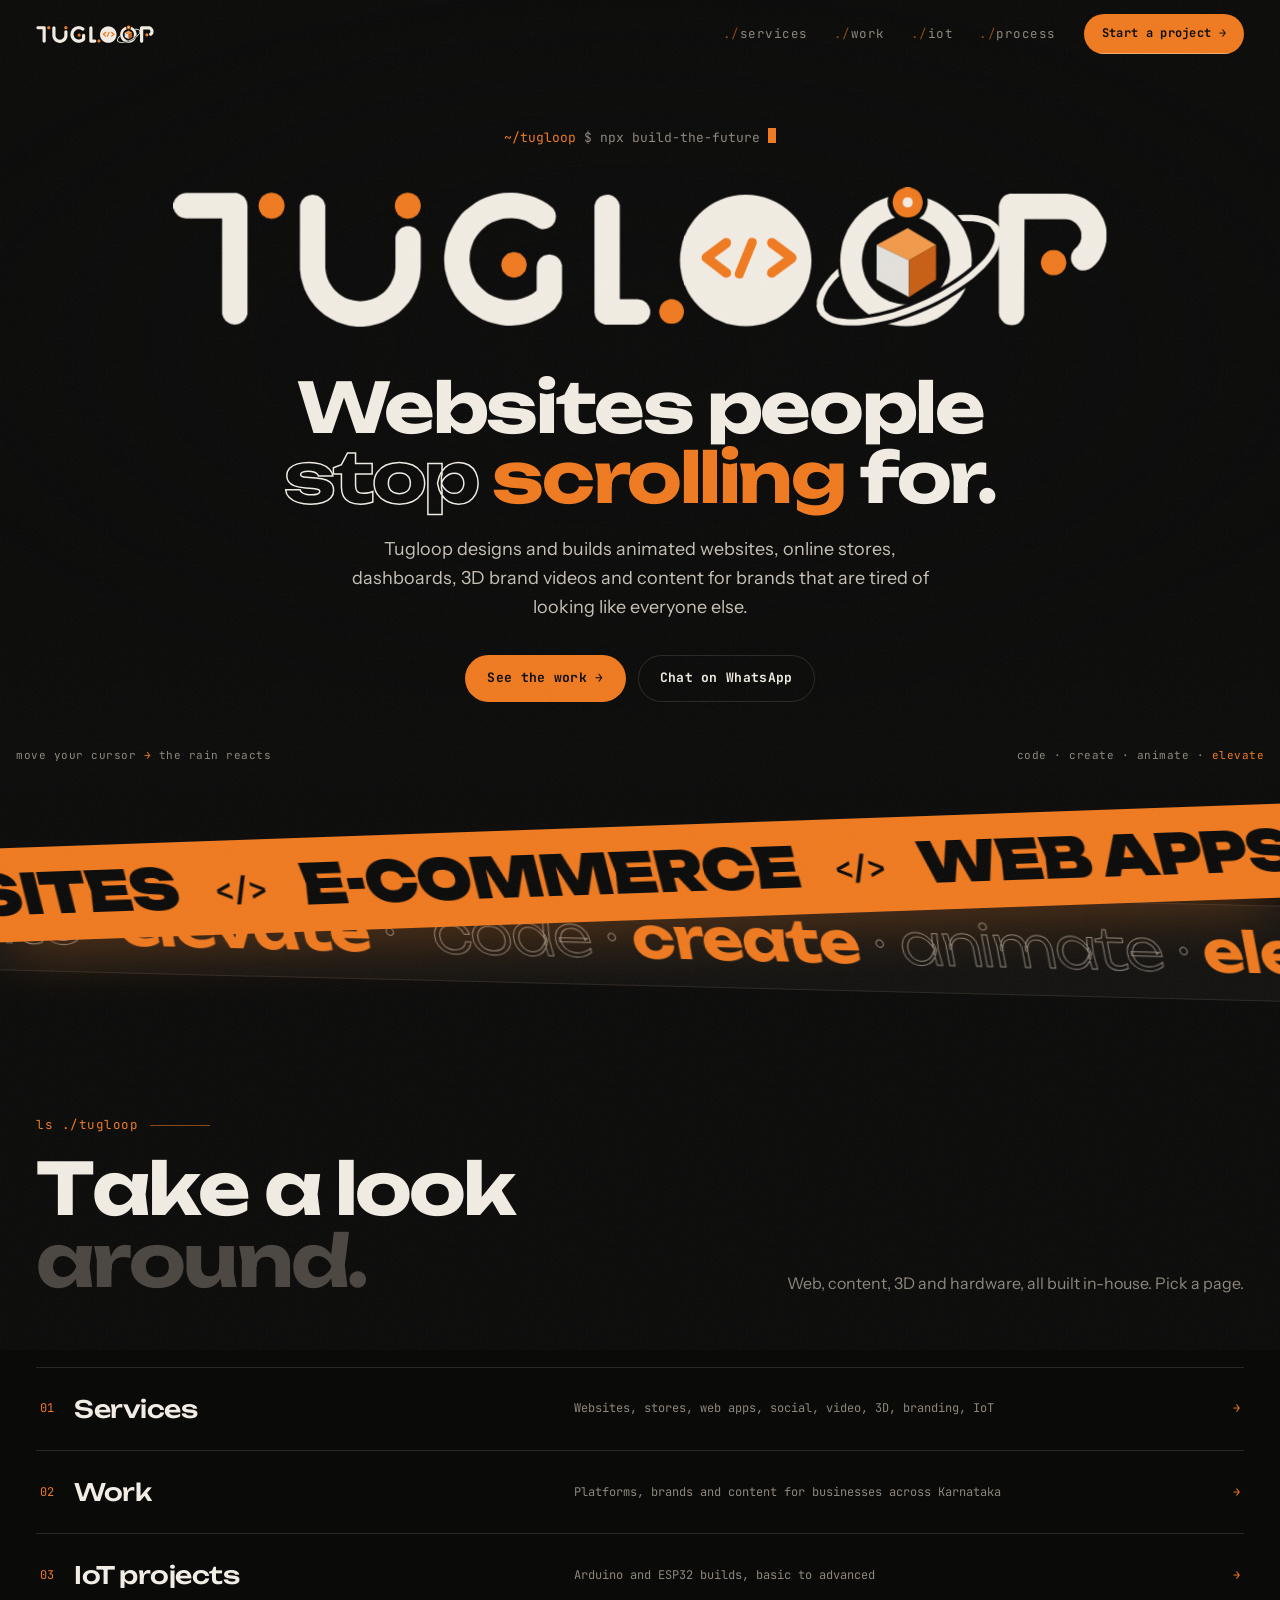
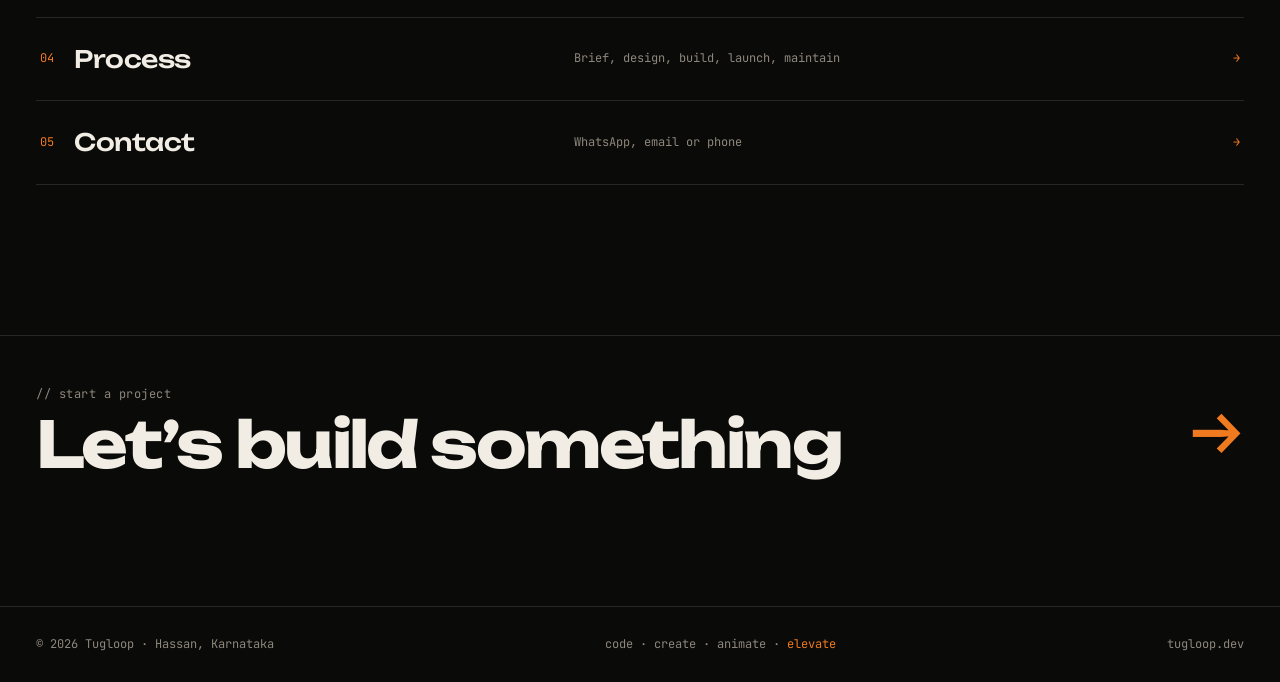
==== commit 35817213: "Split site into separate pages Home, Services, Work, IoT, Process and Contact now live on their own " ====
--- a/index.html
+++ b/index.html
@@ -3,432 +3,34 @@
 <head>
 <meta charset="utf-8">
 <meta name="viewport" content="width=device-width,initial-scale=1,viewport-fit=cover">
-<meta name="description" content="Tugloop — websites, e-commerce, web apps, social media, video, 3D, branding and IoT builds. Code • Create • Animate • Elevate.">
+<title>Tugloop — Code • Create • Animate • Elevate</title>
+<meta name="description" content="Tugloop designs and builds animated websites, online stores, dashboards, 3D brand videos and content.">
 <meta name="theme-color" content="#0A0A09">
-<meta property="og:title" content="Tugloop">
-<meta property="og:description" content="Websites people stop scrolling for. Web, social, video, 3D and IoT builds.">
+<meta property="og:title" content="Tugloop — Code • Create • Animate • Elevate">
+<meta property="og:description" content="Tugloop designs and builds animated websites, online stores, dashboards, 3D brand videos and content.">
 <meta property="og:type" content="website">
-<style>html{box-sizing:border-box}body{margin:0;padding:0}img{max-width:100%}[hidden]:not([hidden=until-found i]){display:none!important}</style>
-<title>Tugloop</title>
 <link rel="preconnect" href="https://fonts.googleapis.com">
 <link rel="preconnect" href="https://fonts.gstatic.com" crossorigin>
 <link rel="stylesheet" href="https://fonts.googleapis.com/css2?family=Unbounded:wght@300;500;700;900&family=Instrument+Sans:wght@400;500;600&family=JetBrains+Mono:wght@400;700&family=Cormorant+Garamond:ital,wght@0,500;1,500&display=swap">
-<style>
-/* Layout: code-rain hero → orange service band → horizontal work reel → lab → process → contact. Dark-only, deliberately. */
-:root{
-  --ink:#0A0A09; --ink-2:#12110F; --ink-3:#1B1916; --line:#2A2622;
-  --bone:#F2EDE4; --ash:#8E877C; --ember:#F07A1F; --ember-hi:#FF9B45; --ember-lo:#8A4615;
-  --f-display:"Unbounded","Arial Black",system-ui,sans-serif;
-  --f-body:"Instrument Sans",system-ui,-apple-system,"Segoe UI",sans-serif;
-  --f-mono:"JetBrains Mono",ui-monospace,"SFMono-Regular",Menlo,monospace;
-  --gut:max(16px,env(safe-area-inset-left,0px));
-  --gut-r:max(16px,env(safe-area-inset-right,0px));
-  --wrap:1240px;
-  color-scheme:dark;
-}
-*{box-sizing:border-box}
-html{scroll-behavior:smooth;overflow-x:clip}
-body{background:var(--ink);color:var(--bone);font-family:var(--f-body);font-size:16px;line-height:1.6;overflow-x:clip;-webkit-font-smoothing:antialiased}
-body::before{content:"";position:fixed;inset:0 0 auto;height:env(safe-area-inset-top,0px);z-index:60;background:var(--ink)}
-a{color:inherit}
-::selection{background:var(--ember);color:var(--ink)}
-.wrap{max-width:var(--wrap);margin:0 auto;padding-left:var(--gut);padding-right:var(--gut-r)}
-.mono{font-family:var(--f-mono)}
-.o{color:var(--ember)}
-h1,h2,h3{text-wrap:balance;margin:0}
-p{margin:0}
-:focus-visible{outline:2px solid var(--ember);outline-offset:3px;border-radius:4px}
-
-/* grain */
-.grain{position:fixed;inset:-50%;pointer-events:none;z-index:70;opacity:.06;
-  background-image:url("data:image/svg+xml;utf8,<svg xmlns='http://www.w3.org/2000/svg' width='160' height='160'><filter id='n'><feTurbulence type='fractalNoise' baseFrequency='.9' numOctaves='2' stitchTiles='stitch'/></filter><rect width='100%' height='100%' filter='url(%23n)'/></svg>");
-  animation:grain 1.2s steps(6) infinite}
-@keyframes grain{0%{transform:translate(0,0)}20%{transform:translate(-3%,2%)}40%{transform:translate(2%,-3%)}60%{transform:translate(-2%,-1%)}80%{transform:translate(3%,3%)}}
-
-/* progress + cursor */
-.progress{position:fixed;top:env(safe-area-inset-top,0px);left:0;height:2px;width:100%;transform-origin:0 50%;transform:scaleX(0);background:linear-gradient(90deg,var(--ember-lo),var(--ember),var(--ember-hi));z-index:80}
-.cur,.cur-ring{position:fixed;left:0;top:0;pointer-events:none;z-index:90;border-radius:50%;mix-blend-mode:difference}
-.cur{width:8px;height:8px;background:var(--ember);margin:-4px 0 0 -4px}
-.cur-ring{width:38px;height:38px;margin:-19px 0 0 -19px;border:1px solid rgba(242,237,228,.7);display:grid;place-items:center;font-family:var(--f-mono);font-size:9px;letter-spacing:1px;color:var(--ink);transition:width .25s,height .25s,margin .25s,background .25s,border-color .25s}
-.cur-ring.big{width:84px;height:84px;margin:-42px 0 0 -42px;background:var(--bone);border-color:var(--bone);mix-blend-mode:normal}
-.cur-ring.hov{width:58px;height:58px;margin:-29px 0 0 -29px;border-color:var(--ember)}
-@media (pointer:coarse){.cur,.cur-ring{display:none}}
-
-
-/* nav */
-.nav{position:fixed;top:env(safe-area-inset-top,0px);left:0;right:0;z-index:50;transition:background .3s,backdrop-filter .3s}
-.nav.solid{background:rgba(10,10,9,.72);backdrop-filter:blur(14px);-webkit-backdrop-filter:blur(14px);border-bottom:1px solid var(--line)}
-.nav .wrap{display:flex;align-items:center;gap:28px;height:68px}
-.nav .brand{width:118px;display:block}
-.nav ul{display:flex;gap:26px;list-style:none;margin:0 0 0 auto;padding:0;font-family:var(--f-mono);font-size:12.5px;letter-spacing:.5px}
-.nav ul a{text-decoration:none;color:var(--ash);transition:color .2s}
-.nav ul a:hover{color:var(--bone)}
-.nav ul a::before{content:"./";color:var(--ember-lo)}
-.btn{--b:var(--ember);display:inline-flex;align-items:center;gap:10px;padding:13px 22px;border-radius:100px;background:var(--b);color:var(--ink);font-family:var(--f-mono);font-weight:700;font-size:13px;text-decoration:none;border:0;letter-spacing:.3px;position:relative;overflow:hidden;transition:transform .2s;cursor:pointer}
-.btn span{position:relative;z-index:1}
-.btn::after{content:"";position:absolute;inset:0;background:var(--bone);transform:translateY(101%);transition:transform .35s cubic-bezier(.7,0,.2,1)}
-.btn:hover::after{transform:none}
-.btn.ghost{background:transparent;color:var(--bone);box-shadow:inset 0 0 0 1px var(--line)}
-.btn.ghost::after{background:var(--ember)}
-.btn.ghost:hover{color:var(--ink)}
-.nav .btn{padding:10px 18px;font-size:12px}
-@media (max-width:820px){.nav ul{display:none}.nav .btn{margin-left:auto}}
-
-/* hero */
-.hero{position:relative;padding-top:128px;padding-bottom:84px;overflow:hidden;isolation:isolate}
-#rain{position:absolute;inset:0;width:100%;height:100%;z-index:-2}
-.hero::after{content:"";position:absolute;inset:0;z-index:-1;pointer-events:none;
-  background:radial-gradient(60% 46% at 50% 44%,rgba(10,10,9,.92),rgba(10,10,9,.55) 60%,rgba(10,10,9,.15) 100%),linear-gradient(transparent 70%,var(--ink))}
-.term{font-family:var(--f-mono);font-size:13px;color:var(--ash);display:flex;justify-content:center;gap:8px;min-height:22px}
-.term .caret{display:inline-block;width:8px;height:15px;background:var(--ember);vertical-align:-3px;animation:blink 1s steps(1) infinite}
-@keyframes blink{50%{opacity:0}}
-.wm-hero{width:min(940px,100%);margin:34px auto 0;display:block;overflow:visible}
-.wm-hero g{transform-box:fill-box;transform-origin:center}
-.wm-hero #wl{animation:wipe 1.3s cubic-bezier(.7,0,.2,1) .25s both}
-@keyframes wipe{from{clip-path:inset(0 100% 0 0)}to{clip-path:inset(0 0 0 0)}}
-.wm-hero #wo{animation:pop .7s cubic-bezier(.3,1.6,.5,1) 1.2s both}
-.wm-hero #wc{animation:drop .9s cubic-bezier(.3,1.5,.5,1) 1.45s both}
-.wm-hero #wb,.wm-hero #wf{stroke-dasharray:var(--len);animation:draw 1.2s ease-out 1.6s both}
-@keyframes pop{from{transform:scale(0);opacity:0}to{transform:none;opacity:1}}
-@keyframes drop{from{transform:translateY(-60px) rotate(-25deg);opacity:0}to{transform:none;opacity:1}}
-@keyframes draw{from{opacity:0;clip-path:inset(0 0 0 100%)}to{opacity:1;clip-path:inset(0 0 0 0)}}
-.hero h1{font-family:var(--f-display);font-weight:700;font-size:clamp(30px,5.4vw,72px);line-height:1.02;letter-spacing:-.035em;text-align:center;margin-top:42px}
-.hero h1 .stroke{color:transparent;-webkit-text-stroke:1.5px var(--bone)}
-.hero h1 .sw{display:inline-block;color:var(--ember)}
-.hero .lede{max-width:600px;margin:22px auto 0;text-align:center;color:#C9C2B6;font-size:clamp(15px,1.6vw,18px)}
-.cta{display:flex;gap:12px;justify-content:center;flex-wrap:wrap;margin-top:34px}
-.hero .hint{position:absolute;left:var(--gut);bottom:22px;font-family:var(--f-mono);font-size:11px;color:var(--ash);letter-spacing:.5px}
-.hero .hint b{color:var(--ember);font-weight:400}
-.hero .hint-r{left:auto;right:var(--gut-r)}
-@media (max-width:640px){.hero .hint-r{display:none}.hero{padding-bottom:70px}}
-
-/* band */
-.band{background:var(--ember);color:var(--ink);transform:rotate(-2deg);margin:40px -20px 0;padding:16px 0;overflow:hidden;position:relative;z-index:2;box-shadow:0 30px 60px -30px rgba(240,122,31,.5)}
-.band.alt{background:var(--ink-2);color:var(--bone);transform:rotate(1.4deg);margin-top:-30px;z-index:1;box-shadow:none;border-block:1px solid var(--line)}
-.track{display:flex;width:max-content;will-change:transform}
-.track span{font-family:var(--f-display);font-weight:900;font-size:clamp(28px,4.4vw,56px);letter-spacing:-.02em;white-space:nowrap;padding-right:36px;line-height:1.1}
-.track span i{font-style:normal;font-family:var(--f-mono);font-weight:700;font-size:.55em;vertical-align:.2em;padding-left:36px}
-.band.alt .track span{font-weight:300;color:transparent;-webkit-text-stroke:1px var(--ash)}
-.band.alt .track span em{font-style:normal;color:var(--ember);-webkit-text-stroke:0;font-weight:700}
-
-/* section heads */
-section{position:relative}
-.sec{padding-block:130px 40px}
-.eyebrow{font-family:var(--f-mono);font-size:12.5px;color:var(--ember);letter-spacing:.5px;display:flex;align-items:center;gap:12px}
-.eyebrow::after{content:"";height:1px;flex:0 0 60px;background:var(--ember-lo)}
-.h2{font-family:var(--f-display);font-weight:700;font-size:clamp(32px,5.6vw,76px);line-height:1;letter-spacing:-.04em;margin-top:18px}
-.h2 .dim{color:#4a4540}
-.sub{color:var(--ash);max-width:520px;margin-top:18px}
-.head{display:flex;justify-content:space-between;align-items:flex-end;gap:30px;flex-wrap:wrap}
-.split .ch{display:inline-block;transform:translateY(0);transition:transform .8s cubic-bezier(.2,.9,.2,1),color .4s}
-.split.pre .ch{transform:translateY(.6em) rotate(6deg)}
-
-/* services */
-.svc{display:grid;grid-template-columns:repeat(3,1fr);gap:14px;margin-top:56px}
-@media (max-width:1060px) and (min-width:561px){.tile.wide{grid-column:span 2}}
-@media (max-width:1060px){.svc{grid-template-columns:repeat(2,1fr)}}
-@media (max-width:560px){.svc{grid-template-columns:1fr}}
-.tile{--mx:50%;--my:50%;position:relative;background:var(--ink-2);border-radius:18px;padding:26px 24px 24px;min-height:250px;display:flex;flex-direction:column;overflow:hidden;transform-style:preserve-3d;transition:transform .25s ease-out;isolation:isolate}
-.tile::before{content:"";position:absolute;inset:0;border-radius:inherit;padding:1px;background:radial-gradient(260px circle at var(--mx) var(--my),var(--ember),transparent 60%),var(--line);
-  -webkit-mask:linear-gradient(#000 0 0) content-box,linear-gradient(#000 0 0);-webkit-mask-composite:xor;mask-composite:exclude;z-index:-1}
-.tile::after{content:"";position:absolute;inset:0;background:radial-gradient(320px circle at var(--mx) var(--my),rgba(240,122,31,.13),transparent 60%);opacity:0;transition:opacity .3s;z-index:-1}
-.tile:hover::after{opacity:1}
-.tile .fn{font-family:var(--f-mono);font-size:12px;color:var(--ash)}
-.tile .fn b{color:var(--ember);font-weight:400}
-.tile h3{font-family:var(--f-display);font-weight:500;font-size:21px;line-height:1.15;letter-spacing:-.02em;margin-top:auto;padding-top:40px}
-.tile p{color:var(--ash);font-size:14.5px;margin-top:10px;line-height:1.5}
-.tile .ico{position:absolute;right:20px;top:20px;width:46px;height:46px;color:var(--ember);opacity:.9;transition:transform .5s cubic-bezier(.3,1.6,.5,1)}
-.tile:hover .ico{transform:rotate(-10deg) scale(1.15)}
-.tile .soon{position:absolute;left:24px;top:52px;font-family:var(--f-mono);font-size:10px;border:1px solid var(--ember-lo);color:var(--ember-hi);padding:2px 8px;border-radius:20px}
-
-/* work reel */
-.work-pin{position:relative}
-.work-sticky{position:sticky;top:0;height:100vh;overflow:hidden;display:flex;flex-direction:column;justify-content:center;gap:34px}
-.reel{display:flex;gap:28px;padding-left:var(--gut);will-change:transform}
-.wcard{flex:0 0 min(620px,78vw);background:var(--ink-2);border:1px solid var(--line);border-radius:22px;overflow:hidden;display:flex;flex-direction:column}
-.vis{position:relative;aspect-ratio:16/10;max-width:100%;overflow:hidden}
-.meta{padding:22px 24px 24px;display:grid;grid-template-columns:1fr auto;gap:6px 20px;align-items:start}
-.meta .k{font-family:var(--f-mono);font-size:11.5px;color:var(--ember);letter-spacing:.5px}
-.meta h3{font-family:var(--f-display);font-weight:500;font-size:22px;letter-spacing:-.02em;grid-column:1}
-.meta .idx{grid-row:1/3;grid-column:2;font-family:var(--f-mono);font-size:12px;color:#4a4540;font-variant-numeric:tabular-nums}
-.meta p{grid-column:1/-1;color:var(--ash);font-size:14.5px;line-height:1.5;margin-top:6px}
-.tags{grid-column:1/-1;display:flex;flex-wrap:wrap;gap:6px;margin-top:12px}
-.tags span{font-family:var(--f-mono);font-size:11px;padding:4px 10px;border-radius:20px;border:1px solid var(--line);color:#BDB6AA}
-.reel-ui{display:flex;justify-content:space-between;align-items:center;padding-left:var(--gut);padding-right:var(--gut-r)}
-.reel-bar{flex:1;max-width:360px;height:2px;background:var(--line);border-radius:2px;overflow:hidden;margin-left:24px}
-.reel-bar i{display:block;height:100%;background:var(--ember);transform-origin:0 50%;transform:scaleX(0)}
-@media (max-width:860px){
-  .work-sticky{position:static;height:auto;display:block}
-  .reel{flex-direction:column;padding-right:var(--gut-r);transform:none!important}
-  .wcard{flex:none;width:100%}
-  .reel-ui{display:none}
-}
-
-/* --- project visuals --- */
-/* scorpions */
-.v-sc{background:#F4F0E4;background-image:linear-gradient(#e4dcc4 1px,transparent 1px),linear-gradient(90deg,#e4dcc4 1px,transparent 1px);background-size:22px 22px}
-.v-sc svg{position:absolute;left:50%;bottom:0;transform:translateX(-50%);height:88%;max-width:100%}
-.v-sc .fl{transform-box:fill-box;transform-origin:bottom;animation:rise 6s cubic-bezier(.6,0,.2,1) infinite}
-@keyframes rise{0%,8%{transform:scaleY(0);opacity:0}22%,80%{transform:none;opacity:1}92%,100%{transform:none;opacity:0}}
-.v-sc .tagline{position:absolute;left:22px;top:20px;font-family:var(--f-display);font-weight:700;font-size:clamp(14px,2.2vw,20px);line-height:1.1;color:#1d1a12;max-width:46%;letter-spacing:-.02em}
-.v-sc .tagline b{color:#D9A400;font-weight:700}
-.v-sc .chip{position:absolute;right:18px;top:18px;font-family:var(--f-mono);font-size:10.5px;background:#1d1a12;color:#F5C518;padding:6px 10px;border-radius:8px}
-.v-sc .chip i{display:inline-block;width:7px;height:7px;border-radius:50%;background:#F5C518;margin-right:6px;animation:blink 1s steps(1) infinite}
-/* zera */
-.v-ze{background:radial-gradient(120% 100% at 80% 0%,#F6EEDF,#E7D9C2);color:#3a2f22;display:grid;grid-template-columns:1.1fr 1fr;align-items:center;padding:0 6%}
-.v-ze .logo{font-family:"Cormorant Garamond",Georgia,serif;font-weight:500;font-size:clamp(48px,9vw,92px);letter-spacing:.18em;line-height:.9}
-.v-ze .tl{font-family:"Cormorant Garamond",Georgia,serif;font-style:italic;font-size:clamp(14px,2vw,19px);color:#8a6d3b;margin-top:10px}
-.v-ze .prods{display:grid;grid-template-columns:1fr 1fr;gap:10px;height:78%}
-.v-ze .p{border-radius:10px;position:relative;overflow:hidden;animation:float 5s ease-in-out infinite}
-.v-ze .p:nth-child(2){animation-delay:-1.2s}.v-ze .p:nth-child(3){animation-delay:-2.4s}.v-ze .p:nth-child(4){animation-delay:-3.6s}
-.v-ze .p::after{content:"";position:absolute;inset:0;background:linear-gradient(105deg,transparent 35%,rgba(255,255,255,.55) 50%,transparent 65%);transform:translateX(-120%);animation:shine 3.5s ease-in-out infinite}
-@keyframes shine{60%,100%{transform:translateX(120%)}}
-@keyframes float{50%{transform:translateY(-6px)}}
-.v-ze .cart{position:absolute;right:16px;top:14px;font-family:var(--f-mono);font-size:10.5px;background:#3a2f22;color:#F6EEDF;padding:5px 10px;border-radius:20px}
-/* hospital */
-.v-mh{background:linear-gradient(160deg,#0F4C8A,#0A2C55);color:#fff}
-.v-mh svg{position:absolute;left:0;right:0;top:44%;width:100%;height:30%}
-.v-mh .ecg{fill:none;stroke:#7FD3FF;stroke-width:2.2;stroke-linejoin:round;stroke-dasharray:1200;stroke-dashoffset:1200;animation:ecg 3.2s linear infinite;filter:drop-shadow(0 0 6px #7FD3FF)}
-@keyframes ecg{to{stroke-dashoffset:0}}
-.v-mh .t{position:absolute;left:22px;top:20px;font-family:var(--f-display);font-weight:700;font-size:clamp(16px,2.4vw,24px);letter-spacing:-.02em}
-.v-mh .t small{display:block;font-family:var(--f-mono);font-weight:400;font-size:10.5px;color:#A9CFF2;letter-spacing:1px;margin-top:6px}
-.v-mh .mf{position:absolute;left:22px;bottom:18px;display:flex;gap:8px}
-.v-mh .mf span{font-family:var(--f-mono);font-size:11px;padding:6px 12px;border-radius:20px;background:rgba(255,255,255,.12);animation:mf 4s infinite}
-.v-mh .mf span:last-child{animation-delay:2s}
-@keyframes mf{0%,45%{background:#fff;color:#0F4C8A}50%,100%{background:rgba(255,255,255,.12);color:#fff}}
-/* salons */
-.v-sa{display:flex}
-.v-sa .pn{flex:1;display:flex;align-items:flex-end;padding:18px;transition:flex .6s cubic-bezier(.7,0,.2,1);position:relative;overflow:hidden}
-.v-sa .pn:hover{flex:2.2}
-.v-sa .pn b{font-weight:500;line-height:1;white-space:nowrap}
-.v-sa .g{background:radial-gradient(120% 90% at 30% 10%,#3a2c08,#0d0b06);color:#E8B931}
-.v-sa .g b{font-family:var(--f-display);font-weight:900;font-size:clamp(20px,3vw,30px);letter-spacing:.06em}
-.v-sa .c{background:linear-gradient(170deg,#F8DCDD,#E9AFB4);color:#7a2e3b}
-.v-sa .c b{font-family:"Cormorant Garamond",serif;font-style:italic;font-size:clamp(22px,3.4vw,34px)}
-.v-sa .s{background:linear-gradient(170deg,#DDF4F2,#9FD9D6);color:#0d4b4f}
-.v-sa .s b{font-family:var(--f-body);font-weight:600;font-size:clamp(20px,3vw,30px);letter-spacing:-.03em}
-.v-sa .pn small{position:absolute;top:16px;left:18px;font-family:var(--f-mono);font-size:10px;opacity:.65}
-/* beijing */
-.v-bb{background:radial-gradient(90% 90% at 50% 120%,#3a0c0a,#120606 70%);display:grid;place-items:center;text-align:center}
-.v-bb .sun{position:absolute;width:44%;aspect-ratio:1;border-radius:50%;background:radial-gradient(circle at 40% 35%,#ff4a3a,#B3150E);top:12%;left:50%;transform:translateX(-50%);box-shadow:0 0 80px rgba(210,38,31,.55)}
-.v-bb .name{position:relative;font-family:var(--f-display);font-weight:900;font-size:clamp(26px,5vw,48px);color:#FFE9D2;letter-spacing:-.03em;line-height:.95;margin-top:18%}
-.v-bb .name span{display:block;color:#FFB547}
-.v-bb .steam{position:absolute;bottom:58%;width:2px;height:60px;border-radius:2px;background:linear-gradient(transparent,rgba(255,240,220,.6));filter:blur(1.5px);animation:steam 3s ease-out infinite}
-@keyframes steam{0%{transform:translateY(20px) scaleY(.4);opacity:0}40%{opacity:1}100%{transform:translateY(-40px) translateX(6px) scaleY(1.2);opacity:0}}
-/* smart step */
-.v-ss{background:#0C0C0B;display:grid;place-items:center}
-.v-ss .core{width:16%;aspect-ratio:1.6;border-radius:40% 40% 30% 30%;background:var(--ember);position:relative;z-index:2;box-shadow:0 0 40px rgba(240,122,31,.5)}
-.v-ss .wave{position:absolute;width:16%;aspect-ratio:1;border-radius:50%;border:1.5px solid var(--ember);opacity:0;animation:ping 2.4s cubic-bezier(.2,.6,.3,1) infinite}
-.v-ss .wave.l{--x:-80%;animation-delay:0s}.v-ss .wave.f{--x:0;--y:-60%;animation-delay:.8s}.v-ss .wave.r{--x:80%;animation-delay:1.6s}
-@keyframes ping{0%{transform:translate(var(--x,0),var(--y,0)) scale(.3);opacity:.9}100%{transform:translate(calc(var(--x,0)*2.4),calc(var(--y,0)*2.4)) scale(2.6);opacity:0}}
-.v-ss .say{position:absolute;bottom:18px;left:0;right:0;text-align:center;font-family:var(--f-mono);font-size:12px;color:var(--bone)}
-.v-ss .say b{color:var(--ember)}
-
-/* lab */
-.lab{display:grid;grid-template-columns:repeat(4,1fr);gap:14px;margin-top:56px}
-@media (max-width:1060px){.lab{grid-template-columns:repeat(2,1fr)}}
-@media (max-width:560px){.lab{grid-template-columns:1fr}}
-.lc{background:var(--ink-2);border:1px solid var(--line);border-radius:18px;overflow:hidden;display:flex;flex-direction:column;transition:border-color .3s,transform .3s}
-.lc:hover{border-color:var(--ember-lo);transform:translateY(-4px)}
-.lc .lv{height:150px;position:relative;overflow:hidden;background:#0D0C0B;border-bottom:1px solid var(--line)}
-.lc .lt{padding:18px 20px 20px}
-.lc h3{font-family:var(--f-display);font-weight:500;font-size:16.5px;letter-spacing:-.01em}
-.lc p{color:var(--ash);font-size:14px;margin-top:8px;line-height:1.5}
-.lc .stack{font-family:var(--f-mono);font-size:11px;color:var(--ember);margin-top:12px}
-.l-car .ring{position:absolute;left:30%;top:50%;width:20px;height:20px;margin:-10px;border-radius:50%;border:1.5px solid #ff4a3a;animation:ping2 1.8s ease-out infinite}
-.l-car .ring:nth-child(2){animation-delay:.6s}.l-car .ring:nth-child(3){animation-delay:1.2s}
-@keyframes ping2{from{transform:scale(.5);opacity:1}to{transform:scale(6);opacity:0}}
-.l-car .dot{position:absolute;left:30%;top:50%;width:12px;height:12px;margin:-6px;border-radius:50%;background:#ff4a3a;box-shadow:0 0 20px #ff4a3a}
-.l-car .rx{position:absolute;right:16px;top:50%;transform:translateY(-50%);font-family:var(--f-mono);font-size:10px;line-height:1.7;color:#ff8a7a;background:#170908;border:1px solid #3a1210;border-radius:6px;padding:8px 10px}
-.l-car .rx b{color:#fff;animation:blink .8s steps(1) infinite}
-.l-cam{background:repeating-linear-gradient(0deg,rgba(255,255,255,.035) 0 1px,transparent 1px 3px),radial-gradient(80% 80% at 50% 50%,#1f1d1a,#0b0b0a)!important}
-.l-cam .rec{position:absolute;left:14px;top:12px;font-family:var(--f-mono);font-size:10.5px;color:#fff;display:flex;align-items:center;gap:6px}
-.l-cam .rec i{width:8px;height:8px;border-radius:50%;background:#ff3b30;animation:blink 1s steps(1) infinite}
-.l-cam .xh{position:absolute;inset:30% 34%;border:1px solid rgba(255,255,255,.5)}
-.l-cam .xh::before,.l-cam .xh::after{content:"";position:absolute;background:var(--ember)}
-.l-cam .xh::before{left:50%;top:-10px;bottom:-10px;width:1px}.l-cam .xh::after{top:50%;left:-10px;right:-10px;height:1px}
-.l-cam .fps{position:absolute;right:14px;bottom:10px;font-family:var(--f-mono);font-size:10px;color:var(--ash)}
-.l-bulb{display:grid;place-items:center}
-.l-bulb .b{width:44px;height:44px;border-radius:50%;background:#2a2622;position:relative;animation:bulb 3s infinite}
-.l-bulb .b::after{content:"";position:absolute;left:12px;right:12px;bottom:-12px;height:14px;background:#3a3631;border-radius:0 0 4px 4px}
-@keyframes bulb{0%,40%{background:#2a2622;box-shadow:none}50%,90%{background:#FFD08A;box-shadow:0 0 30px 10px rgba(255,180,90,.55),0 0 90px 30px rgba(240,122,31,.25)}}
-.l-bulb .say{position:absolute;bottom:10px;left:0;right:0;text-align:center;font-family:var(--f-mono);font-size:10.5px;color:var(--ash)}
-.l-ir svg{position:absolute;inset:0;width:100%;height:100%}
-.l-ir .arm{transform-origin:50% 80%;transform-box:fill-box;animation:sweep 3s ease-in-out infinite}
-@keyframes sweep{0%,100%{transform:rotate(-35deg)}50%{transform:rotate(35deg)}}
-
-/* shipped list */
-.ship{margin-top:70px;border-top:1px solid var(--line)}
-.row{display:grid;grid-template-columns:1.3fr 1fr 1fr auto;gap:20px;align-items:center;padding:22px 4px;border-bottom:1px solid var(--line);position:relative;transition:padding .35s cubic-bezier(.2,.9,.2,1),color .3s}
-.row:hover{padding-left:20px;color:var(--ember)}
-.row h4{margin:0;font-family:var(--f-display);font-weight:500;font-size:clamp(17px,2vw,24px);letter-spacing:-.02em}
-.row span{font-family:var(--f-mono);font-size:12px;color:var(--ash)}
-.row .arr{font-family:var(--f-mono);color:var(--ember);transition:transform .3s}
-.row:hover .arr{transform:translateX(6px) rotate(-45deg)}
-@media (max-width:700px){.row{grid-template-columns:1fr auto}.row .c2{display:none}}
-
-/* process */
-.steps{position:relative;margin-top:60px;display:grid;grid-template-columns:repeat(5,1fr);gap:18px}
-.steps::before{content:"";position:absolute;left:0;right:0;top:15px;height:1px;background:var(--line)}
-.steps .fill{position:absolute;left:0;top:15px;height:1px;width:100%;background:var(--ember);transform-origin:0 50%;transform:scaleX(var(--p,0));box-shadow:0 0 12px var(--ember)}
-.step{position:relative;padding-top:46px}
-.step .n{position:absolute;top:0;left:0;width:31px;height:31px;border-radius:50%;display:grid;place-items:center;font-family:var(--f-mono);font-size:11px;background:var(--ink);border:1px solid var(--line);color:var(--ash);transition:all .4s}
-.step.on .n{background:var(--ember);color:var(--ink);border-color:var(--ember);box-shadow:0 0 0 6px rgba(240,122,31,.15)}
-.step h3{font-family:var(--f-display);font-weight:500;font-size:18px}
-.step p{color:var(--ash);font-size:14px;margin-top:8px;line-height:1.5}
-@media (max-width:900px){.steps{grid-template-columns:1fr;gap:26px;padding-left:46px}.steps::before,.steps .fill{left:15px;right:auto;top:0;bottom:0;width:1px;height:auto}.steps .fill{transform:scaleY(var(--p,0));transform-origin:50% 0}.step{padding-top:4px}.step .n{left:-46px}}
-
-/* perk */
-.perk{margin-top:120px;border-radius:26px;position:relative;overflow:hidden;background:var(--ember);color:var(--ink);padding:56px clamp(22px,5vw,64px);display:grid;grid-template-columns:1.4fr 1fr;gap:40px;align-items:center;scroll-margin-top:90px}
-.perk::before{content:"";position:absolute;inset:0;background-image:radial-gradient(circle,rgba(0,0,0,.18) 1.2px,transparent 1.5px);background-size:12px 12px;-webkit-mask:linear-gradient(110deg,transparent 40%,#000);mask:linear-gradient(110deg,transparent 40%,#000)}
-.perk > *{position:relative}
-.perk .k{font-family:var(--f-mono);font-size:12.5px;font-weight:700;letter-spacing:.5px}
-.perk h2{font-family:var(--f-display);font-weight:900;font-size:clamp(28px,4.4vw,56px);line-height:1;letter-spacing:-.04em;margin-top:14px}
-.perk p{margin-top:16px;font-size:16px;max-width:520px;color:#2a1405}
-.perk .card3d{aspect-ratio:1.75;max-width:100%;border-radius:14px;background:#0B0C0B;position:relative;box-shadow:0 40px 60px -20px rgba(0,0,0,.6);transform:perspective(900px) rotateY(-18deg) rotateX(8deg);transition:transform .4s;overflow:hidden}
-.perk .card3d:hover{transform:perspective(900px) rotateY(0) rotateX(0)}
-.perk .card3d .cr{position:absolute;inset:0;opacity:.7}
-.perk .card3d .qrbox{position:absolute;right:7%;bottom:10%;width:22%;aspect-ratio:1;background:#F1ECE4;border-radius:6px;padding:4%}
-.perk .card3d .ns{position:absolute;right:5%;bottom:36%;width:26%;text-align:center;font-family:var(--f-mono);font-size:clamp(7px,1vw,10px);color:var(--ember)}
-.perk .card3d .cl{position:absolute;left:7%;top:12%;font-family:var(--f-mono);font-size:clamp(7px,1vw,10px);color:var(--bone);line-height:1.8}
-@media (max-width:820px){.perk{grid-template-columns:1fr}}
-
-/* scan toast */
-.toast{position:fixed;left:50%;bottom:calc(20px + env(safe-area-inset-bottom,0px));transform:translate(-50%,140%);z-index:85;background:var(--bone);color:var(--ink);border-radius:16px;padding:14px 14px 14px 20px;display:flex;align-items:center;gap:16px;width:min(560px,calc(100% - 32px));box-shadow:0 20px 50px rgba(0,0,0,.5);transition:transform .6s cubic-bezier(.3,1.4,.5,1)}
-.toast{visibility:hidden}.toast.show{transform:translate(-50%,0);visibility:visible}
-.toast p{font-size:14px;line-height:1.4}
-.toast b{font-family:var(--f-display);font-weight:700;display:block;font-size:15px}
-.toast .btn{padding:10px 16px;font-size:12px;flex:none}
-.toast .x{background:none;border:0;font-size:18px;color:#6a645b;cursor:pointer;padding:4px 6px;flex:none}
-
-/* contact */
-.contact{padding-block:150px 60px;text-align:center;overflow:hidden}
-.big{font-family:var(--f-display);font-weight:900;font-size:clamp(44px,10.5vw,150px);line-height:.92;letter-spacing:-.05em;user-select:none}
-.big .ch{display:inline-block;transition:transform .5s cubic-bezier(.2,.9,.2,1),color .3s;will-change:transform}
-.big .ln{display:block;white-space:nowrap}
-.big .f{color:var(--ember)}
-.ways{display:flex;justify-content:center;gap:12px;flex-wrap:wrap;margin-top:52px}
-.chip{display:inline-flex;align-items:center;gap:12px;padding:10px 10px 10px 18px;border-radius:100px;border:1px solid var(--line);background:var(--ink-2);font-family:var(--f-mono);font-size:13.5px}
-.chip button{font-family:var(--f-mono);font-size:11px;background:var(--ink-3);color:var(--bone);border:1px solid var(--line);border-radius:20px;padding:6px 12px;cursor:pointer;transition:background .2s,color .2s}
-.chip button:hover{background:var(--ember);color:var(--ink)}
-footer{border-top:1px solid var(--line);margin-top:80px}
-footer .wrap{display:flex;justify-content:space-between;gap:20px;flex-wrap:wrap;padding-block:28px;font-family:var(--f-mono);font-size:12px;color:var(--ash)}
-
-/* vijay infra */
-.v-vi{background:#0D0C0A;background-image:linear-gradient(rgba(201,162,74,.08) 1px,transparent 1px),linear-gradient(90deg,rgba(201,162,74,.08) 1px,transparent 1px);background-size:20px 20px}
-.v-vi svg{position:absolute;right:4%;bottom:6%;width:58%;height:auto}
-.v-vi .bp path{stroke-dasharray:600;stroke-dashoffset:600;animation:bpdraw 6s ease-in-out infinite}
-.v-vi .bp path:nth-child(2){animation-delay:.4s}.v-vi .bp path:nth-child(3){animation-delay:.8s}.v-vi .bp path:nth-child(5){animation-delay:1s}
-@keyframes bpdraw{0%{stroke-dashoffset:600}40%,85%{stroke-dashoffset:0}100%{stroke-dashoffset:-600}}
-.v-vi .hd,.v-nc .hd,.v-ea .hd{font-family:var(--f-mono);font-size:10.5px;letter-spacing:2px}
-.v-vi .hd{position:absolute;left:22px;top:20px;color:#C9A24A}
-.v-vi .pt{position:absolute;left:22px;top:44px;max-width:44%;font-family:var(--f-display);font-weight:700;font-size:clamp(18px,2.8vw,28px);line-height:1.05;letter-spacing:-.03em;color:#F2EDE4;transition:opacity .3s,transform .3s}
-.v-vi .pt.out{opacity:0;transform:translateY(-8px)}
-.v-vi .vals{position:absolute;left:22px;bottom:18px;display:flex;gap:6px;flex-wrap:wrap;max-width:40%}
-.v-vi .vals span{font-family:var(--f-mono);font-size:10px;padding:4px 9px;border-radius:20px;border:1px solid #5a4a22;color:#E2C27A}
-/* namma concrete */
-.v-nc{background:radial-gradient(120% 120% at 20% 0%,#B9B4AC,#7C7871 70%);color:#141310}
-.v-nc::before{content:"";position:absolute;inset:0;opacity:.35;background-image:radial-gradient(rgba(0,0,0,.25) 1px,transparent 1.4px),radial-gradient(rgba(255,255,255,.25) 1px,transparent 1.4px);background-size:7px 7px,11px 11px;background-position:0 0,3px 5px}
-.v-nc .tx{position:absolute;left:22px;top:20px;z-index:1}
-.v-nc .hd{color:#2a2824}
-.v-nc .big2{font-family:var(--f-display);font-weight:900;font-size:clamp(18px,2.8vw,28px);line-height:1;letter-spacing:-.03em;margin-top:10px}
-.v-nc .truck{position:absolute;right:6%;bottom:16%;width:46%;aspect-ratio:2.1}
-.v-nc .drum{position:absolute;left:0;top:0;width:68%;height:72%;border-radius:50% 40% 40% 50%/60% 50% 50% 60%;overflow:hidden;background:#E9E5DE;box-shadow:inset -10px -8px 0 rgba(0,0,0,.15)}
-.v-nc .drum i{position:absolute;inset:-60%;background:repeating-linear-gradient(60deg,#F07A1F 0 14px,#E9E5DE 14px 34px);animation:drum 1.6s linear infinite}
-@keyframes drum{to{transform:translateX(34px)}}
-.v-nc .cab{position:absolute;right:0;bottom:22%;width:30%;height:58%;background:#141310;border-radius:6px 14px 4px 4px}
-.v-nc .cab::after{content:"";position:absolute;right:12%;top:14%;width:44%;height:34%;background:#9fc7d9;border-radius:3px 8px 2px 2px}
-.v-nc .wh{position:absolute;bottom:0;width:15%;aspect-ratio:1;border-radius:50%;background:#141310;border:3px solid #3a3833;animation:spin 1s linear infinite}
-.v-nc .w1{left:6%}.v-nc .w2{left:30%}.v-nc .w3{right:6%}
-@keyframes spin{to{transform:rotate(360deg)}}
-.v-nc .aud{position:absolute;left:22px;bottom:18px;display:flex;gap:6px;flex-wrap:wrap;z-index:1}
-.v-nc .aud span{font-family:var(--f-mono);font-size:10px;padding:4px 9px;border-radius:20px;background:#141310;color:#F2EDE4}
-/* elite */
-.v-ea{background:linear-gradient(150deg,#14120F,#0A0A09)}
-.v-ea .tx{position:absolute;left:22px;top:20px;max-width:52%}
-.v-ea .hd{color:var(--ash)}
-.v-ea .big2{font-family:var(--f-display);font-weight:900;font-size:clamp(22px,3.6vw,38px);line-height:1;letter-spacing:-.04em;margin-top:12px}
-.v-ea .sm{font-family:var(--f-mono);font-size:11px;color:var(--ember);margin-top:14px}
-.v-ea .phone{position:absolute;right:9%;top:8%;bottom:8%;aspect-ratio:9/16;border-radius:16px;border:2px solid #2f2b27;background:linear-gradient(#20345a,#c98a5a 70%,#3a2a1a 70%);overflow:hidden}
-.v-ea .bars{position:absolute;left:8px;right:8px;top:8px;display:flex;gap:4px;z-index:2}
-.v-ea .bars i{flex:1;height:2px;background:rgba(255,255,255,.3);position:relative;overflow:hidden}
-.v-ea .bars i::after{content:"";position:absolute;inset:0;background:#fff;transform-origin:0 50%;animation:bar 7.5s linear infinite;transform:scaleX(0)}
-.v-ea .bars i:nth-child(2)::after{animation-name:bar2}.v-ea .bars i:nth-child(3)::after{animation-name:bar3}
-@keyframes bar{0%{transform:scaleX(0)}33%,100%{transform:scaleX(1)}}
-@keyframes bar2{0%,33%{transform:scaleX(0)}66%,100%{transform:scaleX(1)}}
-@keyframes bar3{0%,66%{transform:scaleX(0)}100%{transform:scaleX(1)}}
-.v-ea .tw{position:absolute;left:28%;right:28%;bottom:30%;display:flex;flex-direction:column-reverse;gap:2px}
-.v-ea .tw b{height:9px;background:#2a2622;border-top:2px solid #F07A1F;opacity:0;animation:floor 7.5s steps(1) infinite}
-.v-ea .tw b:nth-child(1){animation-delay:-7.4s;background:#5a5048}
-.v-ea .tw b:nth-child(2){animation-delay:-6.2s}.v-ea .tw b:nth-child(3){animation-delay:-5s}.v-ea .tw b:nth-child(4){animation-delay:-3.8s}.v-ea .tw b:nth-child(5){animation-delay:-2.6s}.v-ea .tw b:nth-child(6){animation-delay:-1.4s}
-@keyframes floor{0%{opacity:1}96%{opacity:1}97%,100%{opacity:0}}
-/* iot visuals in small tiles */
-.lc .v-ss{display:grid;place-items:center}
-.lc .v-ss .core{width:14%}
-.lc .v-ss .wave{width:14%}
-.lc .v-ss .say{bottom:10px;font-size:10.5px}
-.l-lf svg{position:absolute;inset:0;width:100%;height:100%}
-.lab{grid-template-columns:repeat(3,1fr)}
-@media (max-width:1060px){.lab{grid-template-columns:repeat(2,1fr)}}
-@media (max-width:560px){.lab{grid-template-columns:1fr}}
-.levels{display:grid;grid-template-columns:1fr 1fr;gap:14px;margin-top:14px}
-@media (max-width:820px){.levels{grid-template-columns:1fr}}
-.lvl{background:var(--ink-2);border:1px solid var(--line);border-radius:18px;padding:22px 22px 24px;min-width:0}
-.lh{display:flex;justify-content:space-between;align-items:center;gap:12px;font-size:12.5px}
-.lh .cnt{font-family:var(--f-mono);font-size:11px;color:var(--ash);border:1px solid var(--line);border-radius:20px;padding:2px 9px;font-variant-numeric:tabular-nums}
-.cl{display:flex;flex-wrap:wrap;gap:8px;margin-top:18px}
-.cl span{font-family:var(--f-mono);font-size:12px;padding:7px 12px;border-radius:10px;background:var(--ink-3);border:1px solid var(--line);color:#CFC8BC;transition:border-color .2s,color .2s,transform .2s}
-.cl span:hover{border-color:var(--ember);color:var(--ember-hi);transform:translateY(-2px)}
-.cl.adv span{border-color:#3a2616}
-
-.l-home{display:flex;flex-direction:column;justify-content:center;gap:8px;padding:0 22px}
-.l-home .sw{display:flex;justify-content:space-between;align-items:center;font-family:var(--f-mono);font-size:11px;color:#CFC8BC;width:62%}
-.l-home .sw i{width:30px;height:16px;border-radius:10px;background:#2a2622;position:relative;animation:swbg 4.5s infinite}
-.l-home .sw i::after{content:"";position:absolute;left:2px;top:2px;width:12px;height:12px;border-radius:50%;background:#8E877C;animation:knob 4.5s infinite}
-.l-home .sw:nth-child(2) i,.l-home .sw:nth-child(2) i::after{animation-delay:.7s}
-.l-home .sw:nth-child(3) i,.l-home .sw:nth-child(3) i::after{animation-delay:1.4s}
-@keyframes swbg{0%,15%{background:#2a2622}25%,70%{background:var(--ember)}80%,100%{background:#2a2622}}
-@keyframes knob{0%,15%{transform:none;background:#8E877C}25%,70%{transform:translateX(14px);background:#fff}80%,100%{transform:none;background:#8E877C}}
-.l-home .phone-mini{position:absolute;right:16px;top:50%;transform:translateY(-50%);width:62px;height:104px;border:1.5px solid #3a3631;border-radius:12px;display:grid;place-items:end center;padding-bottom:8px;font-family:var(--f-mono);font-size:7.5px;color:var(--ember);text-align:center;background:linear-gradient(#141210,#0d0c0b)}
-.l-gest .hand{position:absolute;left:18%;top:28%;width:34px;height:44px;border-radius:12px 12px 16px 16px;background:#3a3631;border:1.5px solid #5a5550;animation:tilt 3s ease-in-out infinite}
-.l-gest .hand::before{content:"";position:absolute;left:5px;right:5px;top:6px;height:10px;border-radius:3px;background:var(--ember)}
-@keyframes tilt{0%,100%{transform:rotate(-24deg)}50%{transform:rotate(24deg)}}
-.l-gest .road{position:absolute;left:44%;right:8%;top:50%;height:1px;background:repeating-linear-gradient(90deg,#3a3631 0 8px,transparent 8px 14px)}
-.l-gest .gcar{position:absolute;top:50%;left:44%;width:34px;height:18px;margin-top:-9px;border-radius:5px;background:var(--ember);animation:gdrive 3s ease-in-out infinite}
-.l-gest .gcar i{position:absolute;right:4px;top:4px;width:8px;height:10px;border-radius:2px;background:#0A0A09}
-@keyframes gdrive{0%,100%{transform:translateX(0)}50%{transform:translateX(min(150px,26vw))}}
-.l-gest .lbl2{position:absolute;left:14px;bottom:10px;font-family:var(--f-mono);font-size:10.5px;color:var(--ash)}
-.l-irr .gauge{position:absolute;left:18px;top:22px;bottom:22px;width:14px;border-radius:8px;border:1.5px solid #3a3631;overflow:hidden;display:flex;align-items:flex-end}
-.l-irr .gauge b{display:block;width:100%;background:linear-gradient(#5ec4ff,#2a7fd1);animation:moist 4s ease-in-out infinite}
-@keyframes moist{0%{height:15%}45%{height:15%}80%,100%{height:85%}}
-.l-irr .pct{position:absolute;left:42px;top:22px;font-family:var(--f-mono);font-size:10.5px;color:var(--ash)}
-.l-irr .soil{position:absolute;left:40%;right:14%;bottom:18px;height:22px;border-radius:4px;background:repeating-linear-gradient(90deg,#3a2616 0 6px,#2e1f12 6px 12px)}
-.l-irr .drop{position:absolute;left:50%;top:18%;width:7px;height:10px;border-radius:50% 50% 50% 50%/60% 60% 40% 40%;background:#5ec4ff;opacity:0;animation:drip 4s ease-in infinite}
-@keyframes drip{0%,45%{opacity:0;transform:translateY(0)}50%{opacity:1}75%{opacity:1;transform:translateY(70px)}76%,100%{opacity:0;transform:translateY(70px)}}
-
-@media (prefers-reduced-motion:reduce){
-  *,*::before,*::after{animation-duration:.001ms!important;animation-iteration-count:1!important;transition-duration:.001ms!important}
-  html{scroll-behavior:auto}
-  .grain{display:none}
-}
-</style>
+<link rel="stylesheet" href="style.css">
 </head>
 <body>
 
 <div class="grain" aria-hidden="true"></div>
 <div class="progress" id="progress" aria-hidden="true"></div>
 
-
 <nav class="nav" id="nav">
  <div class="wrap">
-  <a href="#top" class="brand" aria-label="Tugloop home"><svg viewBox="0 0 281.5 43.7" width="100%" style="display:block"><path fill-rule="evenodd" fill="#F2EDE4" d="M195.7 36.8 L195.6 35.9 L195.7 34.7 L196.1 33.5 L196.5 32.6 L197.3 31.1 L198.1 30.1 L198.9 29.1 L200.4 27.6 L200.0 25.3 L198.0 27.3 L196.2 29.5 L195.1 31.2 L194.5 32.2 L194.1 33.3 L193.7 34.8 L193.7 36.3 L194.0 37.8 L194.2 38.3 L194.5 38.6 L194.9 38.7 L195.2 38.7 L195.6 38.5 L195.8 38.3 L195.9 37.7ZM237.3 11.1 L240.4 11.2 L241.6 11.3 L243.2 11.7 L244.5 12.1 L245.5 12.7 L246.2 13.4 L246.8 14.4 L247.2 14.7 L247.5 14.8 L247.9 14.7 L248.3 14.5 L248.5 14.1 L248.5 13.7 L248.3 13.0 L247.7 12.2 L247.0 11.5 L245.7 10.6 L244.8 10.2 L243.7 9.8 L241.9 9.4 L239.9 9.2 L237.8 9.2 L235.8 9.3Z"/><path fill-rule="evenodd" fill="#F2EDE4" d="M15.6 38.9 L16.0 40.0 L16.7 41.0 L17.7 41.7 L18.2 41.9 L19.4 42.1 L20.6 41.9 L21.1 41.7 L22.1 41.0 L22.8 40.0 L23.2 38.9 L23.2 6.5 L23.0 5.3 L22.5 4.3 L22.1 3.8 L21.1 3.1 L20.0 2.7 L4.8 2.7 L3.6 2.9 L2.6 3.4 L1.7 4.3 L1.4 4.8 L1.0 5.9 L1.0 7.1 L1.4 8.2 L1.7 8.7 L2.6 9.6 L3.6 10.1 L4.8 10.3 L15.6 10.3ZM111.6 5.1 L109.4 4.0 L107.8 3.5 L105.3 2.9 L103.9 2.7 L102.3 2.6 L99.8 2.7 L98.4 2.9 L96.8 3.3 L94.4 4.1 L92.9 4.8 L91.6 5.5 L89.6 7.0 L88.3 8.0 L87.3 9.0 L85.8 11.0 L84.9 12.4 L83.7 14.7 L83.1 16.2 L82.7 17.6 L82.3 20.0 L82.1 21.7 L82.1 23.1 L82.3 25.6 L82.7 27.2 L83.4 29.6 L84.1 31.2 L85.3 33.4 L86.3 34.7 L87.2 35.8 L89.0 37.6 L90.3 38.6 L92.4 39.9 L93.7 40.6 L95.2 41.2 L96.5 41.6 L99.0 42.2 L100.7 42.4 L102.1 42.4 L104.6 42.2 L106.0 42.0 L107.6 41.6 L109.9 40.7 L111.4 40.0 L112.6 39.3 L113.8 38.5 L115.2 37.4 L116.8 35.0 L117.2 34.0 L117.4 32.9 L117.4 24.3 L117.0 23.2 L116.7 22.7 L115.8 21.8 L114.8 21.3 L113.6 21.1 L112.4 21.3 L111.9 21.5 L110.9 22.2 L110.2 23.2 L110.0 23.7 L109.8 24.9 L109.8 31.8 L109.5 32.2 L108.5 32.9 L107.0 33.7 L105.4 34.3 L103.7 34.7 L102.0 34.8 L101.1 34.8 L100.2 34.7 L98.5 34.3 L96.9 33.7 L95.4 32.9 L94.7 32.4 L93.4 31.3 L92.2 30.0 L91.7 29.3 L91.3 28.5 L90.6 27.0 L90.3 26.2 L89.9 24.5 L89.7 22.8 L89.8 21.1 L89.9 20.2 L90.4 18.5 L91.0 16.9 L91.9 15.5 L93.0 14.1 L93.6 13.5 L94.9 12.4 L96.4 11.5 L98.0 10.9 L99.7 10.4 L100.5 10.3 L102.3 10.2 L104.0 10.4 L104.8 10.5 L106.5 11.0 L108.0 11.8 L110.1 13.1 L111.2 13.5 L111.8 13.5 L113.0 13.3 L114.0 12.8 L114.5 12.4 L115.2 11.4 L115.4 10.8 L115.6 9.7 L115.4 8.5 L114.8 7.4 L114.4 7.0 L113.1 6.0ZM268.4 10.5 L269.3 10.7 L270.0 10.9 L270.8 11.4 L271.4 11.9 L272.0 12.6 L272.4 13.2 L272.8 14.1 L272.9 14.9 L272.9 15.6 L272.9 16.4 L272.5 17.6 L271.8 18.6 L270.7 19.7 L270.1 20.7 L269.9 21.3 L269.8 22.5 L270.1 23.6 L270.8 24.7 L271.7 25.4 L272.2 25.7 L272.8 25.9 L274.0 25.9 L275.1 25.6 L276.1 25.0 L277.2 24.0 L278.3 22.7 L279.0 21.4 L279.6 20.1 L280.1 18.6 L280.4 17.2 L280.5 15.8 L280.5 14.4 L280.3 12.9 L279.9 11.5 L279.4 10.2 L278.5 8.7 L277.7 7.5 L276.7 6.4 L275.6 5.5 L274.0 4.4 L272.3 3.7 L270.3 3.1 L268.4 2.9 L251.5 2.9 L250.3 3.3 L249.8 3.6 L249.0 4.5 L248.7 5.0 L248.3 6.1 L248.2 6.7 L248.2 38.5 L248.4 39.7 L249.0 40.7 L249.8 41.6 L250.3 41.9 L250.9 42.1 L252.1 42.3 L253.2 42.1 L253.8 41.9 L254.3 41.6 L255.1 40.7 L255.4 40.2 L255.8 39.1 L255.9 10.5ZM127.3 39.5 L127.8 40.5 L128.7 41.4 L129.2 41.7 L130.3 42.1 L140.0 42.1 L141.2 41.9 L142.2 41.4 L143.1 40.5 L143.4 40.0 L143.8 38.9 L143.8 37.7 L143.4 36.6 L142.7 35.6 L141.7 34.9 L141.2 34.7 L140.0 34.5 L134.7 34.5 L134.7 6.4 L134.3 5.3 L133.6 4.3 L132.6 3.6 L131.5 3.2 L130.9 3.2 L129.7 3.4 L128.7 3.9 L127.8 4.8 L127.5 5.3 L127.1 6.4 L127.1 38.3ZM191.3 17.2 L190.6 15.4 L189.8 13.6 L188.8 12.0 L187.6 10.4 L186.3 9.0 L184.9 7.7 L183.3 6.5 L181.7 5.5 L179.9 4.7 L178.1 4.0 L176.2 3.6 L174.3 3.3 L172.4 3.2 L170.5 3.3 L168.6 3.6 L166.7 4.0 L164.9 4.7 L163.1 5.5 L161.5 6.5 L159.9 7.7 L158.5 9.0 L157.2 10.4 L156.0 12.0 L155.0 13.6 L154.2 15.4 L153.5 17.2 L153.1 19.1 L152.8 21.0 L152.7 22.9 L152.8 24.8 L153.1 26.7 L153.5 28.6 L154.2 30.4 L155.0 32.2 L156.0 33.8 L157.2 35.4 L158.5 36.8 L159.9 38.1 L161.5 39.3 L163.1 40.3 L164.9 41.1 L166.7 41.8 L168.6 42.2 L170.5 42.5 L172.4 42.6 L174.3 42.5 L176.2 42.2 L178.1 41.8 L179.9 41.1 L181.7 40.3 L183.3 39.3 L184.9 38.1 L186.3 36.8 L187.6 35.4 L188.8 33.8 L189.8 32.2 L190.6 30.4 L191.3 28.6 L191.7 26.7 L192.0 24.8 L192.1 22.9 L192.0 21.0 L191.7 19.1ZM38.9 25.6 L39.2 28.0 L39.7 29.8 L40.3 31.6 L41.1 33.2 L42.0 34.7 L43.5 36.7 L44.8 37.9 L46.3 39.2 L48.4 40.5 L50.0 41.3 L51.8 41.9 L53.6 42.4 L56.0 42.7 L57.8 42.7 L59.7 42.5 L62.2 41.9 L63.8 41.4 L65.6 40.5 L67.1 39.6 L68.6 38.5 L70.3 36.8 L71.5 35.5 L72.5 34.0 L73.3 32.4 L74.0 30.8 L74.5 29.1 L74.8 28.0 L75.0 26.3 L75.1 24.6 L75.1 16.4 L74.9 15.2 L74.4 14.2 L73.5 13.3 L73.0 13.0 L71.9 12.6 L70.7 12.6 L69.6 13.0 L69.1 13.3 L68.2 14.2 L67.7 15.2 L67.5 15.8 L67.5 25.1 L67.4 26.1 L67.2 27.2 L66.7 28.6 L66.0 30.0 L65.1 31.3 L64.1 32.4 L63.3 33.0 L61.9 33.9 L60.5 34.5 L59.0 34.9 L57.5 35.1 L56.5 35.1 L55.0 34.9 L53.5 34.5 L52.5 34.1 L51.6 33.6 L50.7 33.0 L49.6 32.0 L48.9 31.3 L48.3 30.4 L47.7 29.5 L47.1 28.1 L46.7 26.6 L46.5 25.1 L46.5 6.4 L46.1 5.3 L45.8 4.8 L45.4 4.3 L44.4 3.6 L43.9 3.4 L42.7 3.2 L41.5 3.4 L40.5 3.9 L39.6 4.8 L39.3 5.3 L38.9 6.4ZM237.8 13.6 L236.8 12.0 L235.6 10.4 L234.3 9.0 L232.9 7.7 L231.3 6.5 L229.7 5.5 L227.9 4.7 L226.8 4.3 L226.9 4.9 L226.9 6.1 L226.6 7.2 L226.4 7.8 L225.9 8.8 L225.5 9.3 L224.4 10.3 L225.5 10.7 L226.6 11.3 L227.7 11.9 L228.8 12.7 L229.7 13.6 L230.6 14.5 L231.4 15.6 L232.0 16.7 L232.6 17.8 L233.0 19.1 L233.3 20.3 L233.5 21.6 L233.6 22.9 L233.5 24.2 L233.3 25.5 L233.0 26.7 L232.6 28.0 L232.0 29.1 L231.4 30.2 L230.6 31.3 L229.7 32.2 L228.8 33.1 L227.7 33.9 L226.6 34.5 L225.5 35.1 L224.2 35.5 L223.0 35.8 L221.7 36.0 L220.4 36.1 L219.1 36.0 L217.8 35.8 L216.6 35.5 L215.3 35.1 L214.2 34.5 L213.1 33.9 L212.0 33.1 L211.1 32.2 L210.2 31.3 L209.4 30.2 L208.8 29.1 L208.2 28.0 L207.8 26.7 L207.5 25.5 L207.3 24.2 L207.2 22.9 L207.3 21.6 L207.5 20.3 L207.8 19.1 L208.2 17.8 L208.8 16.7 L209.4 15.6 L210.2 14.5 L211.1 13.6 L212.0 12.7 L213.1 11.9 L214.2 11.3 L215.3 10.7 L217.1 10.1 L216.3 9.3 L215.9 8.8 L215.4 7.8 L215.2 7.2 L215.0 6.7 L214.9 5.5 L214.9 4.9 L215.1 3.9 L212.9 4.7 L211.1 5.5 L209.5 6.5 L207.9 7.7 L206.5 9.0 L205.2 10.4 L204.0 12.0 L203.0 13.6 L202.2 15.4 L201.5 17.2 L201.1 19.1 L200.8 21.0 L200.7 22.9 L200.8 24.8 L201.1 26.7 L201.5 28.6 L202.2 30.4 L203.0 32.2 L204.0 33.8 L205.2 35.4 L206.5 36.8 L207.9 38.1 L209.5 39.3 L211.1 40.3 L212.9 41.1 L214.7 41.8 L216.6 42.2 L218.5 42.5 L220.4 42.6 L222.3 42.5 L224.2 42.2 L226.1 41.8 L227.9 41.1 L229.7 40.3 L231.3 39.3 L232.9 38.1 L234.3 36.8 L235.6 35.4 L236.8 33.8 L237.8 32.2 L238.6 30.4 L239.3 28.6 L239.7 26.7 L240.0 24.8 L240.1 22.9 L240.0 21.0 L239.7 19.1 L239.3 17.2 L238.6 15.4Z"/><path fill-rule="evenodd" fill="#0A0A09" d="M240.2 24.5 L237.9 26.4 L236.4 27.5 L233.2 29.7 L228.8 32.2 L225.1 34.1 L221.2 35.7 L216.4 37.4 L212.7 38.4 L208.9 39.1 L211.0 40.5 L212.8 41.3 L214.8 42.0 L217.6 41.2 L220.6 40.2 L223.7 39.0 L226.7 37.7 L229.7 36.3 L232.6 34.7 L235.4 33.1 L238.6 30.9 L239.4 28.7 L239.9 26.8Z"/><path fill-rule="evenodd" fill="#F07A1F" d="M224.9 3.4 L224.4 2.6 L223.8 2.0 L223.0 1.5 L222.2 1.2 L221.3 1.0 L220.5 1.0 L219.6 1.2 L218.8 1.5 L218.0 2.0 L217.4 2.6 L216.9 3.4 L216.6 4.2 L216.4 5.1 L216.4 5.9 L216.6 6.8 L216.9 7.6 L217.4 8.4 L218.0 9.0 L218.8 9.5 L219.6 9.8 L220.5 10.0 L221.3 10.0 L222.2 9.8 L223.0 9.5 L223.8 9.0 L224.4 8.4 L224.9 7.6 L225.2 6.8 L225.4 5.9 L225.4 5.1 L225.2 4.2ZM33.6 4.3 L33.2 3.7 L32.6 3.3 L31.9 2.9 L31.2 2.7 L30.4 2.6 L29.6 2.7 L28.9 2.9 L28.2 3.3 L27.6 3.7 L27.2 4.3 L26.8 5.0 L26.6 5.7 L26.5 6.5 L26.6 7.3 L26.8 8.0 L27.2 8.7 L27.6 9.3 L28.2 9.7 L28.9 10.1 L29.6 10.3 L30.4 10.4 L31.2 10.3 L31.9 10.1 L32.6 9.7 L33.2 9.3 L33.6 8.7 L34.0 8.0 L34.2 7.3 L34.3 6.5 L34.2 5.7 L34.0 5.0ZM74.4 4.3 L74.0 3.7 L73.4 3.3 L72.7 2.9 L72.0 2.7 L71.2 2.6 L70.4 2.7 L69.7 2.9 L69.0 3.3 L68.4 3.7 L68.0 4.3 L67.6 5.0 L67.4 5.7 L67.3 6.5 L67.4 7.3 L67.6 8.0 L68.0 8.7 L68.4 9.3 L69.0 9.7 L69.7 10.1 L70.4 10.3 L71.2 10.4 L72.0 10.3 L72.7 10.1 L73.4 9.7 L74.0 9.3 L74.4 8.7 L74.8 8.0 L75.0 7.3 L75.1 6.5 L75.0 5.7 L74.8 5.0ZM159.2 21.7 L159.2 22.3 L159.3 22.7 L159.6 23.1 L165.7 27.8 L166.1 28.0 L166.8 28.0 L167.2 27.9 L167.8 27.5 L168.0 27.1 L168.0 26.4 L167.9 26.0 L167.6 25.6 L163.0 22.1 L167.5 18.8 L167.8 18.4 L168.0 17.8 L168.0 17.4 L167.9 16.9 L167.4 16.4 L167.0 16.2 L166.6 16.2 L166.1 16.2 L165.7 16.4 L159.7 20.9 L159.4 21.3ZM178.8 26.2 L178.8 26.6 L178.8 27.1 L179.0 27.5 L179.4 27.8 L180.0 28.0 L180.4 28.0 L180.9 27.9 L187.1 23.3 L187.5 22.7 L187.6 22.3 L187.6 21.9 L187.5 21.5 L187.1 20.9 L181.1 16.4 L180.4 16.2 L180.0 16.2 L179.6 16.3 L179.0 16.7 L178.8 17.4 L178.8 17.8 L178.9 18.2 L179.3 18.8 L183.8 22.1 L179.3 25.4 L179.0 25.8ZM169.2 27.5 L169.4 27.9 L169.8 28.1 L170.4 28.3 L171.1 28.2 L171.5 28.0 L171.7 27.6 L175.7 17.8 L175.7 17.4 L175.6 16.9 L175.4 16.5 L175.0 16.3 L174.4 16.1 L173.9 16.1 L173.5 16.3 L173.1 16.8 L169.2 26.4 L169.1 27.0ZM268.0 21.8 L267.5 21.1 L267.0 20.6 L266.4 20.2 L265.7 19.9 L265.0 19.8 L264.2 19.8 L263.5 19.9 L262.8 20.2 L262.2 20.6 L261.7 21.1 L261.2 21.8 L261.0 22.4 L260.8 23.2 L260.8 23.9 L261.0 24.7 L261.2 25.3 L261.7 26.0 L262.2 26.5 L262.8 26.9 L263.5 27.2 L264.2 27.3 L265.0 27.3 L265.7 27.2 L266.4 26.9 L267.0 26.5 L267.5 26.0 L268.0 25.3 L268.2 24.7 L268.4 23.9 L268.4 23.2 L268.2 22.4ZM105.9 21.8 L105.4 21.3 L104.8 20.8 L104.1 20.6 L103.4 20.4 L102.6 20.4 L101.9 20.6 L101.2 20.8 L100.6 21.3 L100.1 21.8 L99.6 22.4 L99.4 23.1 L99.2 23.8 L99.2 24.6 L99.4 25.3 L99.6 26.0 L100.1 26.6 L100.6 27.1 L101.2 27.6 L101.9 27.8 L102.6 28.0 L103.4 28.0 L104.1 27.8 L104.8 27.6 L105.4 27.1 L105.9 26.6 L106.4 26.0 L106.6 25.3 L106.8 24.6 L106.8 23.8 L106.6 23.1 L106.4 22.4ZM153.1 35.9 L152.5 35.3 L151.9 34.9 L151.3 34.7 L150.6 34.5 L149.8 34.5 L149.1 34.7 L148.5 34.9 L147.9 35.3 L147.3 35.9 L146.9 36.5 L146.7 37.1 L146.5 37.8 L146.5 38.6 L146.7 39.3 L146.9 39.9 L147.3 40.5 L147.9 41.1 L148.5 41.5 L149.1 41.7 L149.8 41.9 L150.6 41.9 L151.3 41.7 L151.9 41.5 L152.5 41.1 L153.1 40.5 L153.5 39.9 L153.7 39.3 L153.9 38.6 L153.9 37.8 L153.7 37.1 L153.5 36.5Z"/><path fill-rule="evenodd" fill="#F29A4A" d="M220.9 13.2 L229.4 18.2 L221.3 22.9 L211.6 18.2Z"/><path fill-rule="evenodd" fill="#E4E1DC" d="M211.6 18.2 L221.3 22.9 L221.3 33.9 L211.6 28.6Z"/><path fill-rule="evenodd" fill="#C95E14" d="M221.3 22.9 L229.4 18.2 L229.4 28.6 L221.3 33.9Z"/><path fill-rule="evenodd" fill="#F2EDE4" d="M222.4 5.5 L222.3 4.9 L222.0 4.4 L221.5 4.1 L220.9 4.0 L220.3 4.1 L219.8 4.4 L219.5 4.9 L219.4 5.5 L219.5 6.1 L219.8 6.6 L220.3 6.9 L220.9 7.0 L221.5 6.9 L222.0 6.6 L222.3 6.1Z"/><path fill-rule="evenodd" fill="#F2EDE4" d="M246.4 13.7 L246.9 14.6 L247.0 15.6 L246.9 16.7 L246.7 17.6 L246.1 19.0 L245.2 20.6 L244.0 22.2 L243.0 23.3 L241.2 25.0 L239.3 26.7 L237.1 28.4 L235.5 29.5 L231.1 32.2 L226.5 34.6 L221.6 36.7 L216.7 38.4 L212.0 39.6 L210.2 39.9 L207.6 40.3 L205.2 40.5 L203.0 40.5 L201.1 40.3 L199.9 40.1 L198.9 39.8 L197.6 39.2 L196.7 38.5 L196.2 38.0 L195.9 37.4 L195.6 36.3 L195.4 36.1 L195.2 35.9 L194.8 35.7 L194.3 35.8 L194.1 35.9 L193.7 36.4 L193.7 36.7 L193.8 37.3 L194.2 38.2 L194.7 39.2 L195.8 40.2 L196.7 40.9 L198.3 41.6 L200.1 42.1 L201.5 42.3 L203.7 42.4 L206.1 42.4 L207.8 42.2 L210.5 41.8 L213.4 41.2 L216.3 40.5 L221.3 38.8 L224.3 37.6 L227.3 36.3 L230.2 34.9 L233.0 33.3 L235.7 31.6 L238.2 29.9 L240.5 28.2 L242.5 26.4 L243.8 25.2 L245.4 23.4 L246.8 21.6 L247.8 19.9 L248.5 18.2 L248.9 16.5 L248.9 15.0 L248.7 14.0 L248.3 13.0 L247.5 12.0 L247.1 11.9 L246.8 11.9 L246.4 12.1 L246.2 12.3 L246.0 12.7 L246.0 13.0 L246.1 13.3Z"/></svg></a>
+  <a href="./" class="brand" aria-label="Tugloop home"><svg viewBox="0 0 281.5 43.7" width="100%" style="display:block"><path fill-rule="evenodd" fill="#F2EDE4" d="M195.7 36.8 L195.6 35.9 L195.7 34.7 L196.1 33.5 L196.5 32.6 L197.3 31.1 L198.1 30.1 L198.9 29.1 L200.4 27.6 L200.0 25.3 L198.0 27.3 L196.2 29.5 L195.1 31.2 L194.5 32.2 L194.1 33.3 L193.7 34.8 L193.7 36.3 L194.0 37.8 L194.2 38.3 L194.5 38.6 L194.9 38.7 L195.2 38.7 L195.6 38.5 L195.8 38.3 L195.9 37.7ZM237.3 11.1 L240.4 11.2 L241.6 11.3 L243.2 11.7 L244.5 12.1 L245.5 12.7 L246.2 13.4 L246.8 14.4 L247.2 14.7 L247.5 14.8 L247.9 14.7 L248.3 14.5 L248.5 14.1 L248.5 13.7 L248.3 13.0 L247.7 12.2 L247.0 11.5 L245.7 10.6 L244.8 10.2 L243.7 9.8 L241.9 9.4 L239.9 9.2 L237.8 9.2 L235.8 9.3Z"/><path fill-rule="evenodd" fill="#F2EDE4" d="M15.6 38.9 L16.0 40.0 L16.7 41.0 L17.7 41.7 L18.2 41.9 L19.4 42.1 L20.6 41.9 L21.1 41.7 L22.1 41.0 L22.8 40.0 L23.2 38.9 L23.2 6.5 L23.0 5.3 L22.5 4.3 L22.1 3.8 L21.1 3.1 L20.0 2.7 L4.8 2.7 L3.6 2.9 L2.6 3.4 L1.7 4.3 L1.4 4.8 L1.0 5.9 L1.0 7.1 L1.4 8.2 L1.7 8.7 L2.6 9.6 L3.6 10.1 L4.8 10.3 L15.6 10.3ZM111.6 5.1 L109.4 4.0 L107.8 3.5 L105.3 2.9 L103.9 2.7 L102.3 2.6 L99.8 2.7 L98.4 2.9 L96.8 3.3 L94.4 4.1 L92.9 4.8 L91.6 5.5 L89.6 7.0 L88.3 8.0 L87.3 9.0 L85.8 11.0 L84.9 12.4 L83.7 14.7 L83.1 16.2 L82.7 17.6 L82.3 20.0 L82.1 21.7 L82.1 23.1 L82.3 25.6 L82.7 27.2 L83.4 29.6 L84.1 31.2 L85.3 33.4 L86.3 34.7 L87.2 35.8 L89.0 37.6 L90.3 38.6 L92.4 39.9 L93.7 40.6 L95.2 41.2 L96.5 41.6 L99.0 42.2 L100.7 42.4 L102.1 42.4 L104.6 42.2 L106.0 42.0 L107.6 41.6 L109.9 40.7 L111.4 40.0 L112.6 39.3 L113.8 38.5 L115.2 37.4 L116.8 35.0 L117.2 34.0 L117.4 32.9 L117.4 24.3 L117.0 23.2 L116.7 22.7 L115.8 21.8 L114.8 21.3 L113.6 21.1 L112.4 21.3 L111.9 21.5 L110.9 22.2 L110.2 23.2 L110.0 23.7 L109.8 24.9 L109.8 31.8 L109.5 32.2 L108.5 32.9 L107.0 33.7 L105.4 34.3 L103.7 34.7 L102.0 34.8 L101.1 34.8 L100.2 34.7 L98.5 34.3 L96.9 33.7 L95.4 32.9 L94.7 32.4 L93.4 31.3 L92.2 30.0 L91.7 29.3 L91.3 28.5 L90.6 27.0 L90.3 26.2 L89.9 24.5 L89.7 22.8 L89.8 21.1 L89.9 20.2 L90.4 18.5 L91.0 16.9 L91.9 15.5 L93.0 14.1 L93.6 13.5 L94.9 12.4 L96.4 11.5 L98.0 10.9 L99.7 10.4 L100.5 10.3 L102.3 10.2 L104.0 10.4 L104.8 10.5 L106.5 11.0 L108.0 11.8 L110.1 13.1 L111.2 13.5 L111.8 13.5 L113.0 13.3 L114.0 12.8 L114.5 12.4 L115.2 11.4 L115.4 10.8 L115.6 9.7 L115.4 8.5 L114.8 7.4 L114.4 7.0 L113.1 6.0ZM268.4 10.5 L269.3 10.7 L270.0 10.9 L270.8 11.4 L271.4 11.9 L272.0 12.6 L272.4 13.2 L272.8 14.1 L272.9 14.9 L272.9 15.6 L272.9 16.4 L272.5 17.6 L271.8 18.6 L270.7 19.7 L270.1 20.7 L269.9 21.3 L269.8 22.5 L270.1 23.6 L270.8 24.7 L271.7 25.4 L272.2 25.7 L272.8 25.9 L274.0 25.9 L275.1 25.6 L276.1 25.0 L277.2 24.0 L278.3 22.7 L279.0 21.4 L279.6 20.1 L280.1 18.6 L280.4 17.2 L280.5 15.8 L280.5 14.4 L280.3 12.9 L279.9 11.5 L279.4 10.2 L278.5 8.7 L277.7 7.5 L276.7 6.4 L275.6 5.5 L274.0 4.4 L272.3 3.7 L270.3 3.1 L268.4 2.9 L251.5 2.9 L250.3 3.3 L249.8 3.6 L249.0 4.5 L248.7 5.0 L248.3 6.1 L248.2 6.7 L248.2 38.5 L248.4 39.7 L249.0 40.7 L249.8 41.6 L250.3 41.9 L250.9 42.1 L252.1 42.3 L253.2 42.1 L253.8 41.9 L254.3 41.6 L255.1 40.7 L255.4 40.2 L255.8 39.1 L255.9 10.5ZM127.3 39.5 L127.8 40.5 L128.7 41.4 L129.2 41.7 L130.3 42.1 L140.0 42.1 L141.2 41.9 L142.2 41.4 L143.1 40.5 L143.4 40.0 L143.8 38.9 L143.8 37.7 L143.4 36.6 L142.7 35.6 L141.7 34.9 L141.2 34.7 L140.0 34.5 L134.7 34.5 L134.7 6.4 L134.3 5.3 L133.6 4.3 L132.6 3.6 L131.5 3.2 L130.9 3.2 L129.7 3.4 L128.7 3.9 L127.8 4.8 L127.5 5.3 L127.1 6.4 L127.1 38.3ZM191.3 17.2 L190.6 15.4 L189.8 13.6 L188.8 12.0 L187.6 10.4 L186.3 9.0 L184.9 7.7 L183.3 6.5 L181.7 5.5 L179.9 4.7 L178.1 4.0 L176.2 3.6 L174.3 3.3 L172.4 3.2 L170.5 3.3 L168.6 3.6 L166.7 4.0 L164.9 4.7 L163.1 5.5 L161.5 6.5 L159.9 7.7 L158.5 9.0 L157.2 10.4 L156.0 12.0 L155.0 13.6 L154.2 15.4 L153.5 17.2 L153.1 19.1 L152.8 21.0 L152.7 22.9 L152.8 24.8 L153.1 26.7 L153.5 28.6 L154.2 30.4 L155.0 32.2 L156.0 33.8 L157.2 35.4 L158.5 36.8 L159.9 38.1 L161.5 39.3 L163.1 40.3 L164.9 41.1 L166.7 41.8 L168.6 42.2 L170.5 42.5 L172.4 42.6 L174.3 42.5 L176.2 42.2 L178.1 41.8 L179.9 41.1 L181.7 40.3 L183.3 39.3 L184.9 38.1 L186.3 36.8 L187.6 35.4 L188.8 33.8 L189.8 32.2 L190.6 30.4 L191.3 28.6 L191.7 26.7 L192.0 24.8 L192.1 22.9 L192.0 21.0 L191.7 19.1ZM38.9 25.6 L39.2 28.0 L39.7 29.8 L40.3 31.6 L41.1 33.2 L42.0 34.7 L43.5 36.7 L44.8 37.9 L46.3 39.2 L48.4 40.5 L50.0 41.3 L51.8 41.9 L53.6 42.4 L56.0 42.7 L57.8 42.7 L59.7 42.5 L62.2 41.9 L63.8 41.4 L65.6 40.5 L67.1 39.6 L68.6 38.5 L70.3 36.8 L71.5 35.5 L72.5 34.0 L73.3 32.4 L74.0 30.8 L74.5 29.1 L74.8 28.0 L75.0 26.3 L75.1 24.6 L75.1 16.4 L74.9 15.2 L74.4 14.2 L73.5 13.3 L73.0 13.0 L71.9 12.6 L70.7 12.6 L69.6 13.0 L69.1 13.3 L68.2 14.2 L67.7 15.2 L67.5 15.8 L67.5 25.1 L67.4 26.1 L67.2 27.2 L66.7 28.6 L66.0 30.0 L65.1 31.3 L64.1 32.4 L63.3 33.0 L61.9 33.9 L60.5 34.5 L59.0 34.9 L57.5 35.1 L56.5 35.1 L55.0 34.9 L53.5 34.5 L52.5 34.1 L51.6 33.6 L50.7 33.0 L49.6 32.0 L48.9 31.3 L48.3 30.4 L47.7 29.5 L47.1 28.1 L46.7 26.6 L46.5 25.1 L46.5 6.4 L46.1 5.3 L45.8 4.8 L45.4 4.3 L44.4 3.6 L43.9 3.4 L42.7 3.2 L41.5 3.4 L40.5 3.9 L39.6 4.8 L39.3 5.3 L38.9 6.4ZM237.8 13.6 L236.8 12.0 L235.6 10.4 L234.3 9.0 L232.9 7.7 L231.3 6.5 L229.7 5.5 L227.9 4.7 L226.8 4.3 L226.9 4.9 L226.9 6.1 L226.6 7.2 L226.4 7.8 L225.9 8.8 L225.5 9.3 L224.4 10.3 L225.5 10.7 L226.6 11.3 L227.7 11.9 L228.8 12.7 L229.7 13.6 L230.6 14.5 L231.4 15.6 L232.0 16.7 L232.6 17.8 L233.0 19.1 L233.3 20.3 L233.5 21.6 L233.6 22.9 L233.5 24.2 L233.3 25.5 L233.0 26.7 L232.6 28.0 L232.0 29.1 L231.4 30.2 L230.6 31.3 L229.7 32.2 L228.8 33.1 L227.7 33.9 L226.6 34.5 L225.5 35.1 L224.2 35.5 L223.0 35.8 L221.7 36.0 L220.4 36.1 L219.1 36.0 L217.8 35.8 L216.6 35.5 L215.3 35.1 L214.2 34.5 L213.1 33.9 L212.0 33.1 L211.1 32.2 L210.2 31.3 L209.4 30.2 L208.8 29.1 L208.2 28.0 L207.8 26.7 L207.5 25.5 L207.3 24.2 L207.2 22.9 L207.3 21.6 L207.5 20.3 L207.8 19.1 L208.2 17.8 L208.8 16.7 L209.4 15.6 L210.2 14.5 L211.1 13.6 L212.0 12.7 L213.1 11.9 L214.2 11.3 L215.3 10.7 L217.1 10.1 L216.3 9.3 L215.9 8.8 L215.4 7.8 L215.2 7.2 L215.0 6.7 L214.9 5.5 L214.9 4.9 L215.1 3.9 L212.9 4.7 L211.1 5.5 L209.5 6.5 L207.9 7.7 L206.5 9.0 L205.2 10.4 L204.0 12.0 L203.0 13.6 L202.2 15.4 L201.5 17.2 L201.1 19.1 L200.8 21.0 L200.7 22.9 L200.8 24.8 L201.1 26.7 L201.5 28.6 L202.2 30.4 L203.0 32.2 L204.0 33.8 L205.2 35.4 L206.5 36.8 L207.9 38.1 L209.5 39.3 L211.1 40.3 L212.9 41.1 L214.7 41.8 L216.6 42.2 L218.5 42.5 L220.4 42.6 L222.3 42.5 L224.2 42.2 L226.1 41.8 L227.9 41.1 L229.7 40.3 L231.3 39.3 L232.9 38.1 L234.3 36.8 L235.6 35.4 L236.8 33.8 L237.8 32.2 L238.6 30.4 L239.3 28.6 L239.7 26.7 L240.0 24.8 L240.1 22.9 L240.0 21.0 L239.7 19.1 L239.3 17.2 L238.6 15.4Z"/><path fill-rule="evenodd" fill="#0A0A09" d="M240.2 24.5 L237.9 26.4 L236.4 27.5 L233.2 29.7 L228.8 32.2 L225.1 34.1 L221.2 35.7 L216.4 37.4 L212.7 38.4 L208.9 39.1 L211.0 40.5 L212.8 41.3 L214.8 42.0 L217.6 41.2 L220.6 40.2 L223.7 39.0 L226.7 37.7 L229.7 36.3 L232.6 34.7 L235.4 33.1 L238.6 30.9 L239.4 28.7 L239.9 26.8Z"/><path fill-rule="evenodd" fill="#F07A1F" d="M224.9 3.4 L224.4 2.6 L223.8 2.0 L223.0 1.5 L222.2 1.2 L221.3 1.0 L220.5 1.0 L219.6 1.2 L218.8 1.5 L218.0 2.0 L217.4 2.6 L216.9 3.4 L216.6 4.2 L216.4 5.1 L216.4 5.9 L216.6 6.8 L216.9 7.6 L217.4 8.4 L218.0 9.0 L218.8 9.5 L219.6 9.8 L220.5 10.0 L221.3 10.0 L222.2 9.8 L223.0 9.5 L223.8 9.0 L224.4 8.4 L224.9 7.6 L225.2 6.8 L225.4 5.9 L225.4 5.1 L225.2 4.2ZM33.6 4.3 L33.2 3.7 L32.6 3.3 L31.9 2.9 L31.2 2.7 L30.4 2.6 L29.6 2.7 L28.9 2.9 L28.2 3.3 L27.6 3.7 L27.2 4.3 L26.8 5.0 L26.6 5.7 L26.5 6.5 L26.6 7.3 L26.8 8.0 L27.2 8.7 L27.6 9.3 L28.2 9.7 L28.9 10.1 L29.6 10.3 L30.4 10.4 L31.2 10.3 L31.9 10.1 L32.6 9.7 L33.2 9.3 L33.6 8.7 L34.0 8.0 L34.2 7.3 L34.3 6.5 L34.2 5.7 L34.0 5.0ZM74.4 4.3 L74.0 3.7 L73.4 3.3 L72.7 2.9 L72.0 2.7 L71.2 2.6 L70.4 2.7 L69.7 2.9 L69.0 3.3 L68.4 3.7 L68.0 4.3 L67.6 5.0 L67.4 5.7 L67.3 6.5 L67.4 7.3 L67.6 8.0 L68.0 8.7 L68.4 9.3 L69.0 9.7 L69.7 10.1 L70.4 10.3 L71.2 10.4 L72.0 10.3 L72.7 10.1 L73.4 9.7 L74.0 9.3 L74.4 8.7 L74.8 8.0 L75.0 7.3 L75.1 6.5 L75.0 5.7 L74.8 5.0ZM159.2 21.7 L159.2 22.3 L159.3 22.7 L159.6 23.1 L165.7 27.8 L166.1 28.0 L166.8 28.0 L167.2 27.9 L167.8 27.5 L168.0 27.1 L168.0 26.4 L167.9 26.0 L167.6 25.6 L163.0 22.1 L167.5 18.8 L167.8 18.4 L168.0 17.8 L168.0 17.4 L167.9 16.9 L167.4 16.4 L167.0 16.2 L166.6 16.2 L166.1 16.2 L165.7 16.4 L159.7 20.9 L159.4 21.3ZM178.8 26.2 L178.8 26.6 L178.8 27.1 L179.0 27.5 L179.4 27.8 L180.0 28.0 L180.4 28.0 L180.9 27.9 L187.1 23.3 L187.5 22.7 L187.6 22.3 L187.6 21.9 L187.5 21.5 L187.1 20.9 L181.1 16.4 L180.4 16.2 L180.0 16.2 L179.6 16.3 L179.0 16.7 L178.8 17.4 L178.8 17.8 L178.9 18.2 L179.3 18.8 L183.8 22.1 L179.3 25.4 L179.0 25.8ZM169.2 27.5 L169.4 27.9 L169.8 28.1 L170.4 28.3 L171.1 28.2 L171.5 28.0 L171.7 27.6 L175.7 17.8 L175.7 17.4 L175.6 16.9 L175.4 16.5 L175.0 16.3 L174.4 16.1 L173.9 16.1 L173.5 16.3 L173.1 16.8 L169.2 26.4 L169.1 27.0ZM268.0 21.8 L267.5 21.1 L267.0 20.6 L266.4 20.2 L265.7 19.9 L265.0 19.8 L264.2 19.8 L263.5 19.9 L262.8 20.2 L262.2 20.6 L261.7 21.1 L261.2 21.8 L261.0 22.4 L260.8 23.2 L260.8 23.9 L261.0 24.7 L261.2 25.3 L261.7 26.0 L262.2 26.5 L262.8 26.9 L263.5 27.2 L264.2 27.3 L265.0 27.3 L265.7 27.2 L266.4 26.9 L267.0 26.5 L267.5 26.0 L268.0 25.3 L268.2 24.7 L268.4 23.9 L268.4 23.2 L268.2 22.4ZM105.9 21.8 L105.4 21.3 L104.8 20.8 L104.1 20.6 L103.4 20.4 L102.6 20.4 L101.9 20.6 L101.2 20.8 L100.6 21.3 L100.1 21.8 L99.6 22.4 L99.4 23.1 L99.2 23.8 L99.2 24.6 L99.4 25.3 L99.6 26.0 L100.1 26.6 L100.6 27.1 L101.2 27.6 L101.9 27.8 L102.6 28.0 L103.4 28.0 L104.1 27.8 L104.8 27.6 L105.4 27.1 L105.9 26.6 L106.4 26.0 L106.6 25.3 L106.8 24.6 L106.8 23.8 L106.6 23.1 L106.4 22.4ZM153.1 35.9 L152.5 35.3 L151.9 34.9 L151.3 34.7 L150.6 34.5 L149.8 34.5 L149.1 34.7 L148.5 34.9 L147.9 35.3 L147.3 35.9 L146.9 36.5 L146.7 37.1 L146.5 37.8 L146.5 38.6 L146.7 39.3 L146.9 39.9 L147.3 40.5 L147.9 41.1 L148.5 41.5 L149.1 41.7 L149.8 41.9 L150.6 41.9 L151.3 41.7 L151.9 41.5 L152.5 41.1 L153.1 40.5 L153.5 39.9 L153.7 39.3 L153.9 38.6 L153.9 37.8 L153.7 37.1 L153.5 36.5Z"/><path fill-rule="evenodd" fill="#F29A4A" d="M220.9 13.2 L229.4 18.2 L221.3 22.9 L211.6 18.2Z"/><path fill-rule="evenodd" fill="#E4E1DC" d="M211.6 18.2 L221.3 22.9 L221.3 33.9 L211.6 28.6Z"/><path fill-rule="evenodd" fill="#C95E14" d="M221.3 22.9 L229.4 18.2 L229.4 28.6 L221.3 33.9Z"/><path fill-rule="evenodd" fill="#F2EDE4" d="M222.4 5.5 L222.3 4.9 L222.0 4.4 L221.5 4.1 L220.9 4.0 L220.3 4.1 L219.8 4.4 L219.5 4.9 L219.4 5.5 L219.5 6.1 L219.8 6.6 L220.3 6.9 L220.9 7.0 L221.5 6.9 L222.0 6.6 L222.3 6.1Z"/><path fill-rule="evenodd" fill="#F2EDE4" d="M246.4 13.7 L246.9 14.6 L247.0 15.6 L246.9 16.7 L246.7 17.6 L246.1 19.0 L245.2 20.6 L244.0 22.2 L243.0 23.3 L241.2 25.0 L239.3 26.7 L237.1 28.4 L235.5 29.5 L231.1 32.2 L226.5 34.6 L221.6 36.7 L216.7 38.4 L212.0 39.6 L210.2 39.9 L207.6 40.3 L205.2 40.5 L203.0 40.5 L201.1 40.3 L199.9 40.1 L198.9 39.8 L197.6 39.2 L196.7 38.5 L196.2 38.0 L195.9 37.4 L195.6 36.3 L195.4 36.1 L195.2 35.9 L194.8 35.7 L194.3 35.8 L194.1 35.9 L193.7 36.4 L193.7 36.7 L193.8 37.3 L194.2 38.2 L194.7 39.2 L195.8 40.2 L196.7 40.9 L198.3 41.6 L200.1 42.1 L201.5 42.3 L203.7 42.4 L206.1 42.4 L207.8 42.2 L210.5 41.8 L213.4 41.2 L216.3 40.5 L221.3 38.8 L224.3 37.6 L227.3 36.3 L230.2 34.9 L233.0 33.3 L235.7 31.6 L238.2 29.9 L240.5 28.2 L242.5 26.4 L243.8 25.2 L245.4 23.4 L246.8 21.6 L247.8 19.9 L248.5 18.2 L248.9 16.5 L248.9 15.0 L248.7 14.0 L248.3 13.0 L247.5 12.0 L247.1 11.9 L246.8 11.9 L246.4 12.1 L246.2 12.3 L246.0 12.7 L246.0 13.0 L246.1 13.3Z"/></svg></a>
   <ul>
-   <li><a href="#services">services</a></li>
-   <li><a href="#work">work</a></li>
-   <li><a href="#iot">iot</a></li>
-   <li><a href="#process">process</a></li>
+   <li><a href="services.html">services</a></li>
+   <li><a href="work.html">work</a></li>
+   <li><a href="iot.html">iot</a></li>
+   <li><a href="process.html">process</a></li>
+   <li class="m-only"><a href="contact.html">contact</a></li>
   </ul>
-  <a class="btn mag" href="#contact"><span>Start a project →</span></a>
+  <a class="btn mag" href="contact.html"><span>Start a project →</span></a>
+  <button class="menu" id="menu" type="button" aria-expanded="false" aria-controls="nav">menu</button>
  </div>
 </nav>
 
@@ -440,7 +42,7 @@
   <h1 id="heroH">Websites people <span class="stroke">stop</span> <span class="sw" id="swap">scrolling</span> for.</h1>
   <p class="lede">Tugloop designs and builds animated websites, online stores, dashboards, 3D brand videos and content for brands that are tired of looking like everyone else.</p>
   <div class="cta">
-   <a class="btn mag" href="#work"><span>See the work ↓</span></a>
+   <a class="btn mag" href="work.html"><span>See the work →</span></a>
    <a class="btn ghost mag" href="https://wa.me/919880755463?text=Hi%20Tugloop%2C%20I%27d%20like%20to%20build%20something." target="_blank" rel="noopener"><span>Chat on WhatsApp</span></a>
   </div>
  </div>
@@ -451,332 +53,32 @@
 <div class="band" aria-hidden="true"><div class="track" data-dir="-1" data-speed="0.6"><span>WEBSITES<i>&lt;/&gt;</i></span><span>E-COMMERCE<i>&lt;/&gt;</i></span><span>WEB APPS<i>&lt;/&gt;</i></span><span>SOCIAL MEDIA<i>&lt;/&gt;</i></span><span>REELS<i>&lt;/&gt;</i></span><span>3D ANIMATION<i>&lt;/&gt;</i></span><span>BRANDING<i>&lt;/&gt;</i></span><span>IoT & ROBOTICS<i>&lt;/&gt;</i></span><span>3D PRINTING<i>&lt;/&gt;</i></span></div></div>
 <div class="band alt" aria-hidden="true"><div class="track" data-dir="1" data-speed="0.45"><span>code · <em>create</em> · animate · <em>elevate</em> ·</span><span>code · <em>create</em> · animate · <em>elevate</em> ·</span><span>code · <em>create</em> · animate · <em>elevate</em> ·</span></div></div>
 
-<section id="services" class="sec">
+<section class="sec home-nav">
  <div class="wrap">
   <div class="head">
-   <div><div class="eyebrow">services.map(build)</div><h2 class="h2 split">Everything your brand<br><span class="dim">needs online.</span></h2></div>
-   <p class="sub">One studio for the site, the store, the content and the gadgets. You talk to the person who builds it.</p>
+   <div><div class="eyebrow">ls ./tugloop</div><h2 class="h2 split">Take a look<br><span class="dim">around.</span></h2></div>
+   <p class="sub">Web, content, 3D and hardware, all built in-house. Pick a page.</p>
   </div>
-  <div class="svc">
-   <article class="tile"><svg class="ico" viewBox="0 0 48 48" fill="none" stroke="currentColor" stroke-width="2"><rect x="5" y="9" width="38" height="30" rx="4"/><path d="M5 17h38M11 13h.01M15 13h.01"/><path d="M19 26l-4 4 4 4M29 26l4 4-4 4" stroke-linecap="round"/></svg><div class="fn"><b>web</b>.build()</div><h3>Websites</h3><p>Custom, animated and fast. Built by hand so it looks like nobody else's.</p></article>
-   <article class="tile"><svg class="ico" viewBox="0 0 48 48" fill="none" stroke="currentColor" stroke-width="2"><path d="M8 12h5l4 20h20l4-14H15" stroke-linejoin="round"/><circle cx="19" cy="38" r="2.5"/><circle cx="34" cy="38" r="2.5"/></svg><div class="fn"><b>store</b>.launch()</div><h3>E-commerce Stores</h3><p>WooCommerce shops with payments, shipping and a catalog you can update yourself.</p></article>
-   <article class="tile"><svg class="ico" viewBox="0 0 48 48" fill="none" stroke="currentColor" stroke-width="2"><rect x="6" y="8" width="36" height="32" rx="4"/><path d="M14 32V24M22 32V18M30 32V22M38 32" stroke-linecap="round"/></svg><div class="fn"><b>app</b>.deploy()</div><h3>Web Apps &amp; Dashboards</h3><p>Admin panels, customer portals, progress tracking and inventory, on React and Firebase.</p></article>
-   <article class="tile"><svg class="ico" viewBox="0 0 48 48" fill="none" stroke="currentColor" stroke-width="2"><rect x="9" y="9" width="30" height="30" rx="9"/><circle cx="24" cy="24" r="7"/><circle cx="33" cy="15" r="1.2" fill="currentColor"/></svg><div class="fn"><b>social</b>.grow()</div><h3>Social Media Management</h3><p>Content calendars, posts and campaigns run every week, not once in a while.</p></article>
-   <article class="tile"><svg class="ico" viewBox="0 0 48 48" fill="none" stroke="currentColor" stroke-width="2"><rect x="12" y="5" width="24" height="38" rx="5"/><path d="M21 19v10l8-5z" fill="currentColor" stroke-linejoin="round"/></svg><div class="fn"><b>reel</b>.edit()</div><h3>Reels &amp; Video Editing</h3><p>Shoots, scripts and short-form edits that stop the thumb.</p></article>
-   <article class="tile wide"><svg class="ico" viewBox="0 0 48 48" fill="none" stroke="currentColor" stroke-width="2"><path d="M24 10l12 7v14l-12 7-12-7V17z" stroke-linejoin="round"/><path d="M12 17l12 7 12-7M24 24v14"/><ellipse cx="24" cy="25" rx="21" ry="7" transform="rotate(-18 24 25)" opacity=".7"/></svg><div class="fn"><b>scene</b>.render()</div><h3>3D Animation &amp; Rendering</h3><p>Brand videos, product renders and animated logos, made in Blender.</p></article>
-   <article class="tile"><svg class="ico" viewBox="0 0 48 48" fill="none" stroke="currentColor" stroke-width="2"><path d="M24 6l5 12 13 1-10 8 3 13-11-7-11 7 3-13-10-8 13-1z" stroke-linejoin="round"/></svg><div class="fn"><b>brand</b>.design()</div><h3>Branding &amp; Design</h3><p>Logos, posters and creatives that match how good the business actually is.</p></article>
-   <article class="tile"><svg class="ico" viewBox="0 0 48 48" fill="none" stroke="currentColor" stroke-width="2"><rect x="14" y="14" width="20" height="20" rx="3"/><path d="M19 14V7M24 14V7M29 14V7M19 41v-7M24 41v-7M29 41v-7M14 19H7M14 24H7M14 29H7M41 19h-7M41 24h-7M41 29h-7"/></svg><div class="fn"><b>iot</b>.wire()</div><h3>IoT &amp; Robotics</h3><p>ESP32 and Arduino builds, from student projects to working prototypes.</p></article>
-   <article class="tile"><svg class="ico" viewBox="0 0 48 48" fill="none" stroke="currentColor" stroke-width="2"><path d="M24 6l16 9v18l-16 9-16-9V15z" stroke-linejoin="round"/><path d="M8 15l16 9 16-9M24 24v18"/></svg><div class="fn"><b>print</b>.layer()</div><span class="soon">coming soon</span><h3>3D Printing</h3><p>Models, parts and prototypes, printed in Hassan.</p></article>
+  <div class="ship">
+   <a class="row" href="services.html"><span class="no">01</span><h4>Services</h4><span class="c2">Websites, stores, web apps, social, video, 3D, branding, IoT</span><span class="arr">→</span></a>
+   <a class="row" href="work.html"><span class="no">02</span><h4>Work</h4><span class="c2">Platforms, brands and content for businesses across Karnataka</span><span class="arr">→</span></a>
+   <a class="row" href="iot.html"><span class="no">03</span><h4>IoT projects</h4><span class="c2">Arduino and ESP32 builds, basic to advanced</span><span class="arr">→</span></a>
+   <a class="row" href="process.html"><span class="no">04</span><h4>Process</h4><span class="c2">Brief, design, build, launch, maintain</span><span class="arr">→</span></a>
+   <a class="row" href="contact.html"><span class="no">05</span><h4>Contact</h4><span class="c2">WhatsApp, email or phone</span><span class="arr">→</span></a>
   </div>
  </div>
 </section>
 
-<section id="work" class="sec" style="padding-bottom:0">
- <div class="wrap">
-  <div class="head">
-   <div><div class="eyebrow">git log --featured</div><h2 class="h2 split">Selected work.</h2></div>
-   <p class="sub">Platforms, brands and content for real businesses across Karnataka.</p>
-  </div>
- </div>
-</section>
-<div class="work-pin" id="workPin">
- <div class="work-sticky">
-  <div class="reel" id="reel">
-   <article class="wcard" data-cursor="view">
-    <div class="vis v-sc">
-     <div class="tagline">We build your vision into <b>reality.</b></div>
-     <div class="chip"><i></i>LIVE · site progress</div>
-     <svg viewBox="0 0 200 160" aria-hidden="true">
-      <g stroke="#1d1a12" stroke-width="1" fill="none" opacity=".35"><path d="M150 160V18h-34M150 18l-20 10"/><path d="M116 18v6"/></g>
-      <rect class="fl" x="40" y="138" width="120" height="22" fill="#2b261b" style="animation-delay:0s"/>
-      <rect class="fl" x="46" y="116" width="108" height="22" fill="#3b3426" style="animation-delay:.25s"/>
-      <rect class="fl" x="46" y="94" width="108" height="22" fill="#2b261b" style="animation-delay:.5s"/>
-      <rect class="fl" x="52" y="72" width="96" height="22" fill="#3b3426" style="animation-delay:.75s"/>
-      <rect class="fl" x="58" y="50" width="84" height="22" fill="#F5C518" style="animation-delay:1s"/>
-      <g fill="#F4F0E4" opacity=".85"><rect x="60" y="143" width="10" height="10" class="fl" style="animation-delay:.15s"/><rect x="95" y="143" width="10" height="10" class="fl" style="animation-delay:.15s"/><rect x="130" y="143" width="10" height="10" class="fl" style="animation-delay:.15s"/><rect x="62" y="121" width="10" height="10" class="fl" style="animation-delay:.4s"/><rect x="95" y="121" width="10" height="10" class="fl" style="animation-delay:.4s"/><rect x="128" y="121" width="10" height="10" class="fl" style="animation-delay:.4s"/><rect x="62" y="99" width="10" height="10" class="fl" style="animation-delay:.65s"/><rect x="95" y="99" width="10" height="10" class="fl" style="animation-delay:.65s"/><rect x="128" y="99" width="10" height="10" class="fl" style="animation-delay:.65s"/><rect x="68" y="77" width="10" height="10" class="fl" style="animation-delay:.9s"/><rect x="95" y="77" width="10" height="10" class="fl" style="animation-delay:.9s"/><rect x="122" y="77" width="10" height="10" class="fl" style="animation-delay:.9s"/></g>
-     </svg>
-    </div>
-    <div class="meta"><span class="k">CONSTRUCTION PLATFORM</span><span class="idx">01 / 05</span><h3>Scorpions Architects</h3>
-     <p>A construction management platform: customer dashboards, project progress with photo and video updates, payment reminders, a live site camera and owner–customer chat. The building assembles itself as you scroll.</p>
-     <div class="tags"><span>React</span><span>TypeScript</span><span>Firebase</span><span>GSAP</span></div></div>
-   </article>
-   <article class="wcard" data-cursor="view">
-    <div class="vis v-mh">
-     <div class="t">Brain &amp; Spine Talks<small>MANJUNATHA HOSPITAL · HASSAN</small></div>
-     <svg viewBox="0 0 600 100" preserveAspectRatio="none" aria-hidden="true"><polyline class="ecg" points="0,60 120,60 140,60 150,40 160,60 200,60 215,60 225,5 238,95 250,60 300,60 320,48 340,60 420,60 430,40 440,60 480,60 495,60 505,5 518,95 530,60 600,60"/></svg>
-     <div class="mf"><span>Myth</span><span>Fact</span></div>
-    </div>
-    <div class="meta"><span class="k">HEALTHCARE · CONTENT</span><span class="idx">02 / 05</span><h3>Manjunatha Hospital</h3>
-     <p>Social media for a brain and spine care hospital: myth-vs-fact reels, doctor interview series, care tips and a full hospital shoot day, plus website copy.</p>
-     <div class="tags"><span>Reels</span><span>Scripts</span><span>Social media</span></div></div>
-   </article>
-   <article class="wcard" data-cursor="view">
-    <div class="vis v-vi">
-     <div class="hd">VIJAY INFRA PROJECTS</div>
-     <div class="pt" id="vtitle">Before the First Brick.</div>
-     <svg viewBox="0 0 300 170" aria-hidden="true"><g class="bp" fill="none" stroke="#C9A24A" stroke-width="1.2"><path d="M40 160V80l80-50 80 50v80z"/><path d="M60 160V100h40v60M140 100h40v30h-40z"/><path d="M120 30v-14h16v24"/><path d="M20 160h260"/><path d="M40 80h160" stroke-dasharray="3 4"/></g><g class="dim" stroke="#F07A1F" stroke-width=".8" fill="none"><path d="M220 160V80M216 80h8M216 160h8"/></g><text x="228" y="124" fill="#F07A1F" font-family="JetBrains Mono,monospace" font-size="8">9.0 m</text></svg>
-     <div class="vals"><span>trust</span><span>precision</span><span>durability</span></div>
-    </div>
-    <div class="meta"><span class="k">CONSTRUCTION · SOCIAL MEDIA</span><span class="idx">03 / 05</span><h3>Vijay Infra Projects</h3>
-     <p>A black, orange and gold social presence for a construction brand: blueprint-led posts, reels and a full pipeline of campaign concepts built on trust, precision and durability.</p>
-     <div class="tags"><span>Social media</span><span>Reels</span><span>Brand content</span></div></div>
-   </article>
-   <article class="wcard" data-cursor="view">
-    <div class="vis v-nc">
-     <div class="tx"><div class="hd">NAMMA CONCRETE</div><div class="big2">Ready-mix,<br>ready when<br>you are.</div></div>
-     <div class="truck"><div class="drum"><i></i></div><div class="cab"></div><div class="wh w1"></div><div class="wh w2"></div><div class="wh w3"></div></div>
-     <div class="aud"><span>B2B · bulk orders</span><span>B2C · homes</span></div>
-    </div>
-    <div class="meta"><span class="k">RMC STARTUP · BRAND PROMOTION</span><span class="idx">04 / 05</span><h3>Namma Concrete</h3>
-     <p>Launch marketing for a ready-mix concrete startup: Google Business, WhatsApp catalog, pour-footage content and geo-targeted ads aimed at builders, engineers and home owners.</p>
-     <div class="tags"><span>Brand promotion</span><span>Ads</span><span>Content</span></div></div>
-   </article>
-   <article class="wcard" data-cursor="view">
-    <div class="vis v-ea">
-     <div class="tx"><div class="hd">ELITE ARCHITECTS &amp; CONSTRUCTIONS</div><div class="big2">Foundation<br><span class="o">→</span> tower.</div><div class="sm">one site · three reels</div></div>
-     <div class="phone"><div class="bars"><i></i><i></i><i></i></div><div class="tw"><b></b><b></b><b></b><b></b><b></b><b></b></div></div>
-    </div>
-    <div class="meta"><span class="k">CONSTRUCTION · REELS</span><span class="idx">05 / 05</span><h3>Elite Architects &amp; Constructions</h3>
-     <p>Months of site footage, from the first foundation pour to the finished tower, cut into a series of reels that show the whole build.</p>
-     <div class="tags"><span>Video editing</span><span>Reels</span></div></div>
-   </article>
-  </div>
-  <div class="reel-ui"><span class="mono" style="font-size:12px;color:var(--ash)">scroll to move the reel</span><div class="reel-bar"><i id="reelBar"></i></div></div>
- </div>
+<div class="next"><div class="wrap"><a href="contact.html"><span><small>// start a project</small><b>Let’s build something</b></span><span class="arr" aria-hidden="true">→</span></a></div></div>
+
+<div class="toast" id="toast" role="status">
+ <p><b>You weren’t supposed to scan that 👀</b>Since you’re here, your website audit is on us.</p>
+ <a class="btn" href="contact.html#scan" id="toastGo"><span>Claim it</span></a>
+ <button class="x" type="button" id="toastX" aria-label="Dismiss">×</button>
 </div>
-
-<section id="iot" class="sec">
- <div class="wrap">
-  <div class="head">
-   <div><div class="eyebrow">/iot --arduino --esp32</div><h2 class="h2 split">IoT projects.</h2></div>
-   <p class="sub">Robotics and AI is the day job at college. From a first blinking LED to robots that think for themselves, every kind of Arduino and ESP32 build is on the bench.</p>
-  </div>
-  <div class="lab">
-   <article class="lc"><div class="lv v-ss"><div class="wave l"></div><div class="wave f"></div><div class="wave r"></div><div class="core"></div><div class="say" id="say">obstacle left → <b>“turn right”</b></div></div><div class="lt"><h3>Smart Step</h3><p>A smart shoe for visually impaired users. Three ultrasonic sensors watch front, left and right; it speaks directions or beeps faster as obstacles get closer.</p><div class="stack">Arduino · Ultrasonic · DFPlayer</div></div></article>
-   <article class="lc"><div class="lv l-car"><span class="ring"></span><span class="ring"></span><span class="ring"></span><span class="dot"></span><div class="rx">RX · LoRa<br>CRASH <b>●</b><br>13.00N 76.10E</div></div><div class="lt"><h3>Accident Detection Car</h3><p>On impact the car sounds an alarm and radios its GPS location to a receiver box with a screen, buzzer and lights.</p><div class="stack">ESP32 · LoRa · GPS</div></div></article>
-   <article class="lc"><div class="lv l-cam"><div class="rec"><i></i>REC</div><div class="xh"></div><div class="fps">ESP32-CAM · live</div></div><div class="lt"><h3>Wi-Fi Camera Car</h3><p>Live video from the car to a laptop while you drive it from your phone.</p><div class="stack">ESP32-CAM · Wi-Fi</div></div></article>
-   <article class="lc"><div class="lv l-bulb"><div class="b"></div><div class="say">“Alexa, lights on.”</div></div><div class="lt"><h3>Voice-Controlled Bulb</h3><p>A real 230 V bulb switched by voice through a relay, over Bluetooth or Alexa.</p><div class="stack">ESP32 · Relay · Alexa</div></div></article>
-   <article class="lc"><div class="lv l-ir"><svg viewBox="0 0 200 150" aria-hidden="true"><rect x="70" y="92" width="60" height="30" rx="6" fill="#2a2622"/><circle cx="82" cy="126" r="9" fill="#3a3631"/><circle cx="118" cy="126" r="9" fill="#3a3631"/><g class="arm"><rect x="96" y="58" width="8" height="34" rx="3" fill="#4a4540"/><rect x="88" y="44" width="24" height="16" rx="3" fill="#F07A1F"/><circle cx="100" cy="52" r="4" fill="#0A0A09"/></g></svg></div><div class="lt"><h3>IR Robot with Camera</h3><p>A wheeled robot steered by an IR remote, with a servo-mounted camera that pans to look around.</p><div class="stack">Arduino · IR · Servo</div></div></article>
-   <article class="lc"><div class="lv l-lf"><svg viewBox="0 0 300 150" aria-hidden="true"><path id="lfp" d="M30 120 C30 40, 110 30, 150 75 S 270 120, 270 40" fill="none" stroke="#F2EDE4" stroke-width="6" stroke-linecap="round" opacity=".9"/><g><rect x="-9" y="-7" width="18" height="14" rx="3" fill="#F07A1F"/><circle cx="6" cy="0" r="2" fill="#0A0A09"/><animateMotion dur="5s" repeatCount="indefinite" rotate="auto" keyPoints="0;1;0" keyTimes="0;.5;1" calcMode="linear"><mpath href="#lfp"/></animateMotion></g></svg></div><div class="lt"><h3>Line Follower Robot</h3><p>IR sensors read the track and a PID loop keeps the robot locked on the line at speed.</p><div class="stack">Arduino · IR array · L298N</div></div></article>
-   <article class="lc"><div class="lv l-home"><div class="sw"><span>Light</span><i></i></div><div class="sw"><span>Fan</span><i></i></div><div class="sw"><span>Door</span><i></i></div><div class="phone-mini">ESP32 · Wi-Fi</div></div><div class="lt"><h3>Home Automation</h3><p>Lights, fan and door controlled from a phone over Wi-Fi, with manual switches still working.</p><div class="stack">ESP32 · Relays · Blynk</div></div></article>
-   <article class="lc"><div class="lv l-gest"><div class="hand"></div><div class="road"></div><div class="gcar"><i></i></div><div class="lbl2">tilt → steer</div></div><div class="lt"><h3>Gesture-Controlled Car</h3><p>Tilt your hand and the car follows: an accelerometer glove sends the angle wirelessly to the car.</p><div class="stack">Arduino · MPU6050 · nRF24L01</div></div></article>
-   <article class="lc"><div class="lv l-irr"><div class="gauge"><b></b></div><div class="pct">soil moisture</div><span class="drop"></span><span class="drop" style="left:58%;animation-delay:.4s"></span><span class="drop" style="left:66%;animation-delay:.8s"></span><div class="soil"></div></div><div class="lt"><h3>Smart Irrigation</h3><p>Reads soil moisture and switches the pump on only when the plants are actually dry.</p><div class="stack">Arduino · Soil sensor · Relay pump</div></div></article>
-  </div>
-
-  <div class="levels">
-   <div class="lvl"><div class="lh"><span class="mono o">$ ls ~/builds --level=advanced</span><span class="cnt">16</span></div><div class="cl adv"><span>Obstacle-Avoiding Robot</span><span>Bluetooth RC Car</span><span>Self-Balancing Robot</span><span>Robotic Arm</span><span>Voice-Controlled Robot</span><span>RFID Door Lock</span><span>Fingerprint Attendance</span><span>Gas Leak Alert (GSM)</span><span>IoT Weather Station</span><span>Air Quality Monitor</span><span>Smart Parking System</span><span>Heart-Rate Monitor</span><span>Solar Tracker</span><span>Smart Energy Meter</span><span>Telegram-Controlled Home</span><span>Biometric Safe</span></div></div>
-   <div class="lvl"><div class="lh"><span class="mono o">$ ls ~/builds --level=basic</span><span class="cnt">20</span></div><div class="cl"><span>LED Patterns</span><span>Traffic Light</span><span>Ultrasonic Distance Meter</span><span>Automatic Street Light</span><span>DHT11 Thermometer + LCD</span><span>Servo Control</span><span>IR Remote Switch</span><span>Keypad Password Lock</span><span>Fire Alarm</span><span>Parking Sensor</span><span>Rain Detector</span><span>Smart Dustbin</span><span>Digital Clock (RTC)</span><span>PIR Motion Alarm</span><span>Water Level Indicator</span><span>Reaction Timer Game</span><span>Temperature-Controlled Fan</span><span>Touch Lamp</span><span>7-Segment Counter</span><span>Joystick Servo Control</span></div></div>
-  </div>
- </div>
-</section>
-
-<section id="process" class="sec">
- <div class="wrap">
-  <div class="head">
-   <div><div class="eyebrow">while(project){ ship(); }</div><h2 class="h2 split">How it runs.</h2></div>
-   <p class="sub">One build fee, then an optional monthly plan so your site never goes stale.</p>
-  </div>
-  <div class="steps" id="steps"><div class="fill"></div>
-   <div class="step"><span class="n">01</span><h3>Brief</h3><p>We learn your business, your customers and what the site has to do.</p></div>
-   <div class="step"><span class="n">02</span><h3>Design</h3><p>Layouts, motion and copy, shown to you before any code is written.</p></div>
-   <div class="step"><span class="n">03</span><h3>Build</h3><p>Hand-coded for speed, or WordPress when you want to edit it yourself.</p></div>
-   <div class="step"><span class="n">04</span><h3>Launch</h3><p>Domain, hosting, SEO basics and a walkthrough of everything.</p></div>
-   <div class="step"><span class="n">05</span><h3>Maintain</h3><p>Monthly care: updates, backups and changes whenever you need them.</p></div>
-  </div>
-
-  <div class="perk" id="scan">
-   <div>
-    <div class="k">// CARD HOLDER PERK</div>
-    <h2>Got our card?<br>Your website audit is free.</h2>
-    <p>Scanned the code that said not to? Good instinct. Message us with “I scanned it” and we’ll review your current site or Instagram and send back a list of fixes, free.</p>
-    <div class="cta" style="justify-content:flex-start"><a class="btn mag" style="--b:#0A0A09;color:var(--bone)" href="https://wa.me/919880755463?text=I%20scanned%20it%20%F0%9F%91%80%20%E2%80%94%20free%20audit%20please" target="_blank" rel="noopener"><span>Claim on WhatsApp</span></a></div>
-   </div>
-   <div class="card3d" aria-hidden="true">
-    <canvas class="cr" id="miniRain"></canvas>
-    <div class="cl">tugloop@gmail.com<br>+91 98807 55463<br><span class="o">tugloop.dev</span></div>
-    <div class="ns">don’t scan me!</div>
-    <div class="qrbox"><svg viewBox="0 0 30 30" width="100%" style="display:block"><path fill="#111" d="M0 0h8.4v1.2h-8.4zM9.6 0h8.4v1.2h-8.4zM21.6 0h8.4v1.2h-8.4zM0 1.2h1.2v1.2h-1.2zM7.2 1.2h1.2v1.2h-1.2zM10.8 1.2h3.6v1.2h-3.6zM16.8 1.2h1.2v1.2h-1.2zM21.6 1.2h1.2v1.2h-1.2zM28.8 1.2h1.2v1.2h-1.2zM0 2.4h1.2v1.2h-1.2zM2.4 2.4h3.6v1.2h-3.6zM7.2 2.4h1.2v1.2h-1.2zM9.6 2.4h1.2v1.2h-1.2zM12 2.4h1.2v1.2h-1.2zM15.6 2.4h1.2v1.2h-1.2zM18 2.4h1.2v1.2h-1.2zM21.6 2.4h1.2v1.2h-1.2zM24 2.4h3.6v1.2h-3.6zM28.8 2.4h1.2v1.2h-1.2zM0 3.6h1.2v1.2h-1.2zM2.4 3.6h3.6v1.2h-3.6zM7.2 3.6h1.2v1.2h-1.2zM10.8 3.6h1.2v1.2h-1.2zM13.2 3.6h1.2v1.2h-1.2zM15.6 3.6h2.4v1.2h-2.4zM21.6 3.6h1.2v1.2h-1.2zM24 3.6h3.6v1.2h-3.6zM28.8 3.6h1.2v1.2h-1.2zM0 4.8h1.2v1.2h-1.2zM2.4 4.8h3.6v1.2h-3.6zM7.2 4.8h1.2v1.2h-1.2zM10.8 4.8h1.2v1.2h-1.2zM13.2 4.8h3.6v1.2h-3.6zM21.6 4.8h1.2v1.2h-1.2zM24 4.8h3.6v1.2h-3.6zM28.8 4.8h1.2v1.2h-1.2zM0 6h1.2v1.2h-1.2zM7.2 6h1.2v1.2h-1.2zM9.6 6h1.2v1.2h-1.2zM13.2 6h4.8v1.2h-4.8zM21.6 6h1.2v1.2h-1.2zM28.8 6h1.2v1.2h-1.2zM0 7.2h8.4v1.2h-8.4zM9.6 7.2h1.2v1.2h-1.2zM12 7.2h1.2v1.2h-1.2zM14.4 7.2h1.2v1.2h-1.2zM16.8 7.2h1.2v1.2h-1.2zM19.2 7.2h1.2v1.2h-1.2zM21.6 7.2h8.4v1.2h-8.4zM10.8 8.4h2.4v1.2h-2.4zM18 8.4h2.4v1.2h-2.4zM0 9.6h1.2v1.2h-1.2zM2.4 9.6h1.2v1.2h-1.2zM7.2 9.6h2.4v1.2h-2.4zM10.8 9.6h1.2v1.2h-1.2zM13.2 9.6h1.2v1.2h-1.2zM15.6 9.6h2.4v1.2h-2.4zM19.2 9.6h1.2v1.2h-1.2zM22.8 9.6h1.2v1.2h-1.2zM26.4 9.6h1.2v1.2h-1.2zM28.8 9.6h1.2v1.2h-1.2zM3.6 10.8h1.2v1.2h-1.2zM6 10.8h1.2v1.2h-1.2zM8.4 10.8h1.2v1.2h-1.2zM13.2 10.8h1.2v1.2h-1.2zM15.6 10.8h1.2v1.2h-1.2zM18 10.8h1.2v1.2h-1.2zM20.4 10.8h3.6v1.2h-3.6zM25.2 10.8h1.2v1.2h-1.2zM27.6 10.8h2.4v1.2h-2.4zM0 12h6v1.2h-6zM7.2 12h2.4v1.2h-2.4zM10.8 12h1.2v1.2h-1.2zM18 12h2.4v1.2h-2.4zM21.6 12h6v1.2h-6zM28.8 12h1.2v1.2h-1.2zM0 13.2h1.2v1.2h-1.2zM4.8 13.2h1.2v1.2h-1.2zM13.2 13.2h3.6v1.2h-3.6zM20.4 13.2h1.2v1.2h-1.2zM22.8 13.2h1.2v1.2h-1.2zM25.2 13.2h1.2v1.2h-1.2zM0 14.4h2.4v1.2h-2.4zM3.6 14.4h1.2v1.2h-1.2zM7.2 14.4h6v1.2h-6zM14.4 14.4h2.4v1.2h-2.4zM18 14.4h1.2v1.2h-1.2zM21.6 14.4h1.2v1.2h-1.2zM28.8 14.4h1.2v1.2h-1.2zM1.2 15.6h1.2v1.2h-1.2zM4.8 15.6h1.2v1.2h-1.2zM10.8 15.6h1.2v1.2h-1.2zM14.4 15.6h1.2v1.2h-1.2zM18 15.6h2.4v1.2h-2.4zM21.6 15.6h2.4v1.2h-2.4zM27.6 15.6h2.4v1.2h-2.4zM0 16.8h2.4v1.2h-2.4zM3.6 16.8h1.2v1.2h-1.2zM6 16.8h4.8v1.2h-4.8zM12 16.8h1.2v1.2h-1.2zM14.4 16.8h4.8v1.2h-4.8zM21.6 16.8h1.2v1.2h-1.2zM25.2 16.8h2.4v1.2h-2.4zM28.8 16.8h1.2v1.2h-1.2zM2.4 18h4.8v1.2h-4.8zM8.4 18h1.2v1.2h-1.2zM10.8 18h4.8v1.2h-4.8zM16.8 18h9.6v1.2h-9.6zM0 19.2h3.6v1.2h-3.6zM4.8 19.2h8.4v1.2h-8.4zM15.6 19.2h2.4v1.2h-2.4zM19.2 19.2h6v1.2h-6zM27.6 19.2h1.2v1.2h-1.2zM9.6 20.4h2.4v1.2h-2.4zM15.6 20.4h2.4v1.2h-2.4zM19.2 20.4h1.2v1.2h-1.2zM24 20.4h1.2v1.2h-1.2zM28.8 20.4h1.2v1.2h-1.2zM0 21.6h8.4v1.2h-8.4zM9.6 21.6h2.4v1.2h-2.4zM13.2 21.6h1.2v1.2h-1.2zM19.2 21.6h1.2v1.2h-1.2zM21.6 21.6h1.2v1.2h-1.2zM24 21.6h1.2v1.2h-1.2zM28.8 21.6h1.2v1.2h-1.2zM0 22.8h1.2v1.2h-1.2zM7.2 22.8h1.2v1.2h-1.2zM10.8 22.8h2.4v1.2h-2.4zM15.6 22.8h1.2v1.2h-1.2zM18 22.8h2.4v1.2h-2.4zM24 22.8h1.2v1.2h-1.2zM27.6 22.8h2.4v1.2h-2.4zM0 24h1.2v1.2h-1.2zM2.4 24h3.6v1.2h-3.6zM7.2 24h1.2v1.2h-1.2zM10.8 24h6v1.2h-6zM18 24h7.2v1.2h-7.2zM27.6 24h2.4v1.2h-2.4zM0 25.2h1.2v1.2h-1.2zM2.4 25.2h3.6v1.2h-3.6zM7.2 25.2h1.2v1.2h-1.2zM14.4 25.2h1.2v1.2h-1.2zM18 25.2h3.6v1.2h-3.6zM24 25.2h1.2v1.2h-1.2zM26.4 25.2h2.4v1.2h-2.4zM0 26.4h1.2v1.2h-1.2zM2.4 26.4h3.6v1.2h-3.6zM7.2 26.4h1.2v1.2h-1.2zM9.6 26.4h1.2v1.2h-1.2zM12 26.4h1.2v1.2h-1.2zM14.4 26.4h3.6v1.2h-3.6zM20.4 26.4h1.2v1.2h-1.2zM22.8 26.4h3.6v1.2h-3.6zM27.6 26.4h2.4v1.2h-2.4zM0 27.6h1.2v1.2h-1.2zM7.2 27.6h1.2v1.2h-1.2zM10.8 27.6h4.8v1.2h-4.8zM16.8 27.6h1.2v1.2h-1.2zM19.2 27.6h6v1.2h-6zM0 28.8h8.4v1.2h-8.4zM9.6 28.8h1.2v1.2h-1.2zM12 28.8h1.2v1.2h-1.2zM15.6 28.8h2.4v1.2h-2.4zM19.2 28.8h3.6v1.2h-3.6zM25.2 28.8h1.2v1.2h-1.2zM28.8 28.8h1.2v1.2h-1.2z"/></svg></div>
-   </div>
-  </div>
- </div>
-</section>
-
-<section id="contact" class="contact">
- <div class="wrap">
-  <div class="eyebrow" style="justify-content:center">new Project()</div>
-  <h2 class="big" id="big" aria-label="Let's build the future."><span class="ln">Let’s build</span><span class="ln">the <span class="f">future.</span></span></h2>
-  <div class="ways">
-   <a class="btn mag" href="https://wa.me/919880755463?text=Hi%20Tugloop%2C%20I%27d%20like%20to%20build%20something." target="_blank" rel="noopener"><span>Chat on WhatsApp →</span></a>
-  </div>
-  <div class="ways" style="margin-top:16px">
-   <span class="chip"><span id="em">tugloop@gmail.com</span><button type="button" data-copy="tugloop@gmail.com" id="copyEmail">copy</button></span>
-   <span class="chip"><span>+91 98807 55463</span><button type="button" data-copy="+91 98807 55463" id="copyPhone">copy</button></span>
-  </div>
- </div>
-</section>
 
 <footer><div class="wrap"><span>© 2026 Tugloop · Hassan, Karnataka</span><span>code · create · animate · <span class="o">elevate</span></span><span>tugloop.dev</span></div></footer>
 
-<div class="toast" id="toast" role="status">
- <p><b>You weren’t supposed to scan that 👀</b>Since you’re here, your website audit is on us.</p>
- <a class="btn" href="#scan" id="toastGo"><span>Claim it</span></a>
- <button class="x" type="button" id="toastX" aria-label="Dismiss">×</button>
-</div>
-
-<script>
-(()=>{
-const RM = matchMedia('(prefers-reduced-motion: reduce)').matches;
-const FINE = matchMedia('(pointer: fine)').matches;
-const $=(s,r=document)=>r.querySelector(s), $$=(s,r=document)=>[...r.querySelectorAll(s)];
-let mx=innerWidth/2,my=innerHeight/2;
-
-/* ---------- code rain (hero) ---------- */
-function makeRain(cv,opts){
-  const ctx=cv.getContext('2d'); const G="01{}[]<>/=;:+*#$&()_λΔ∑ABCDEFabcdef".split("");
-  let W,H,cols,drops,dpr; const fs=opts.fs||15;
-  function size(){dpr=Math.min(devicePixelRatio||1,2);W=cv.clientWidth;H=cv.clientHeight;cv.width=W*dpr;cv.height=H*dpr;ctx.setTransform(dpr,0,0,dpr,0,0);
-    cols=Math.ceil(W/fs);drops=Array.from({length:cols},()=>({y:Math.random()*-H/fs*1.2,v:.25+Math.random()*.55,o:Math.random()<.13}));
-    ctx.fillStyle=opts.bg;ctx.fillRect(0,0,W,H);ctx.font=`${fs-3}px "JetBrains Mono",monospace`;}
-  size(); addEventListener('resize',size);
-  let run=true,rect=cv.getBoundingClientRect();
-  function frame(){
-    if(!run) return;
-    rect=cv.getBoundingClientRect();
-    ctx.fillStyle=opts.fade; ctx.fillRect(0,0,W,H);
-    ctx.font=`${fs-3}px "JetBrains Mono",monospace`;
-    const lx=mx-rect.left, ly=my-rect.top;
-    for(let i=0;i<cols;i++){
-      const d=drops[i], x=i*fs+3, y=d.y*fs;
-      const dist=Math.hypot(x-lx,y-ly), near=opts.interactive && dist<150;
-      const ch=G[(Math.random()*G.length)|0];
-      ctx.fillStyle = near? '#FFB070' : (d.o? '#F07A1F' : opts.head);
-      if(near){ctx.globalAlpha=1;ctx.fillText(ch,x+(x-lx)/dist*8,y);}
-      else {ctx.globalAlpha=d.o?.9:.75; ctx.fillText(ch,x,y);}
-      ctx.globalAlpha=1;
-      d.y+= d.v*(near?2.4:1);
-      if(y>H && Math.random()>.975){d.y=-Math.random()*8;d.v=.25+Math.random()*.55;d.o=Math.random()<.13;}
-    }
-    requestAnimationFrame(frame);
-  }
-  if(RM){for(let k=0;k<120;k++){frame();} run=false; return;}
-  new IntersectionObserver(es=>es.forEach(e=>{const was=run;run=e.isIntersecting;if(run&&!was)requestAnimationFrame(frame)})).observe(cv);
-  requestAnimationFrame(frame);
-}
-makeRain($('#rain'),{bg:'#0A0A09',fade:'rgba(10,10,9,0.085)',head:'#5f5a53',interactive:true,fs:16});
-makeRain($('#miniRain'),{bg:'#0B0C0B',fade:'rgba(11,12,11,0.12)',head:'#3d3a36',interactive:false,fs:11});
-
-/* ---------- typing ---------- */
-const lines=['npx build-the-future','git commit -m "make it unforgettable"','npm run elevate'];
-const typed=$('#typed'); let li=0;
-function typeLine(){const s=lines[li%lines.length];let i=0;
-  const t=setInterval(()=>{typed.textContent=s.slice(0,++i); if(i>=s.length){clearInterval(t);setTimeout(()=>{const e=setInterval(()=>{typed.textContent=typed.textContent.slice(0,-1);if(!typed.textContent){clearInterval(e);li++;typeLine();}},28)},2600);}},55);}
-if(RM) typed.textContent=lines[0]; else setTimeout(typeLine,400);
-
-/* ---------- headline word swap ---------- */
-const words=['scrolling','talking','clicking','staring'];let wi=0;const sw=$('#swap');
-if(!RM) setInterval(()=>{wi=(wi+1)%words.length;sw.animate([{transform:'translateY(0)',opacity:1},{transform:'translateY(-.4em)',opacity:0}],{duration:220,easing:'ease-in'}).onfinish=()=>{sw.textContent=words[wi];sw.animate([{transform:'translateY(.4em)',opacity:0},{transform:'none',opacity:1}],{duration:320,easing:'cubic-bezier(.3,1.5,.5,1)'});};},2300);
-
-/* ---------- wordmark parallax ---------- */
-const wm=$('.wm-hero'); const layers=wm?$$('g[data-depth]',wm):[];
-/* orbit dash length */
-$$('#wb path,#wf path',wm).forEach(p=>{try{p.parentNode.style.setProperty('--len',p.getTotalLength())}catch(e){}});
-
-/* ---------- cursor ---------- */
-
-addEventListener('pointermove',e=>{mx=e.clientX;my=e.clientY;},{passive:true});
-
-function loop(){
-  const cx=innerWidth/2,cy=innerHeight/2;
-  if(!RM) layers.forEach(l=>{const d=+l.dataset.depth;l.style.translate=`${(mx-cx)/cx*d}px ${(my-cy)/cy*d}px`;});
-  requestAnimationFrame(loop);
-}
-loop();
-
-
-
-/* ---------- magnetic ---------- */
-if(FINE&&!RM) $$('.mag').forEach(b=>{
-  b.addEventListener('pointermove',e=>{const r=b.getBoundingClientRect();b.style.transform=`translate(${(e.clientX-r.left-r.width/2)*.25}px,${(e.clientY-r.top-r.height/2)*.35}px)`;});
-  b.addEventListener('pointerleave',()=>b.style.transform='');
-});
-
-/* ---------- tiles spotlight + tilt ---------- */
-$$('.tile').forEach(t=>{
-  t.addEventListener('pointermove',e=>{const r=t.getBoundingClientRect(),x=e.clientX-r.left,y=e.clientY-r.top;
-    t.style.setProperty('--mx',x+'px');t.style.setProperty('--my',y+'px');
-    if(!RM) t.style.transform=`perspective(800px) rotateX(${(y/r.height-.5)*-8}deg) rotateY(${(x/r.width-.5)*8}deg)`;});
-  t.addEventListener('pointerleave',()=>t.style.transform='');
-});
-
-/* ---------- split headings ---------- */
-$$('.split').forEach(h=>{
-  const walk=n=>{[...n.childNodes].forEach(c=>{if(c.nodeType===3){const f=document.createDocumentFragment();c.textContent.split(/(\s+)/).forEach(w=>{if(/^\s+$/.test(w)){f.append(w);return;}const s=document.createElement('span');s.style.display='inline-block';s.style.whiteSpace='nowrap';[...w].forEach((ch,i)=>{const x=document.createElement('span');x.className='ch';x.textContent=ch;s.append(x)});f.append(s)});c.replaceWith(f);}else if(c.nodeType===1&&c.tagName!=='BR')walk(c);});};
-  walk(h);
-  const r=h.getBoundingClientRect();
-  if(!RM && r.top>innerHeight){h.classList.add('pre');
-    new IntersectionObserver((es,o)=>es.forEach(e=>{if(e.isIntersecting){$$('.ch',h).forEach((c,i)=>c.style.transitionDelay=(i*18)+'ms');h.classList.remove('pre');o.disconnect();}}),{threshold:.3}).observe(h);}
-});
-
-/* ---------- marquee bands: scroll-velocity driven ---------- */
-const tracks=$$('.track'); let lastY=scrollY, vel=0;
-tracks.forEach(t=>{t.innerHTML+=t.innerHTML; t._x=0;});
-function bands(){
-  const dy=scrollY-lastY; lastY=scrollY; vel+= (dy-vel)*.1;
-  tracks.forEach(t=>{const dir=+t.dataset.dir, sp=+t.dataset.speed; const w=t.scrollWidth/2;
-    t._x += dir*(sp + Math.abs(vel)*.35) * (vel<0?-1:1);
-    if(t._x<-w) t._x+=w; if(t._x>0) t._x-=w;
-    t.style.transform=`translateX(${t._x}px) skewX(${Math.max(-12,Math.min(12,vel*-.4))}deg)`;});
-  if(!RM) requestAnimationFrame(bands);
-}
-bands();
-
-/* ---------- horizontal reel ---------- */
-const pin=$('#workPin'), reel=$('#reel'), bar=$('#reelBar');
-function sizePin(){ if(innerWidth<=860){pin.style.height='';return;} const dist=reel.scrollWidth-innerWidth+parseFloat(getComputedStyle(document.documentElement).fontSize)*4; pin.style.height=(innerHeight+Math.max(0,dist))+'px'; pin._dist=Math.max(0,dist);}
-sizePin(); addEventListener('resize',sizePin); addEventListener('load',sizePin);
-
-/* ---------- process + progress + nav ---------- */
-const steps=$('#steps'), stepEls=$$('.step'), nav=$('#nav'), prog=$('#progress');
-function onScroll(){
-  const st=scrollY, h=document.documentElement.scrollHeight-innerHeight;
-  prog.style.transform=`scaleX(${h>0?st/h:0})`;
-  nav.classList.toggle('solid',st>40);
-  if(innerWidth>860){const r=pin.getBoundingClientRect(); const p=Math.min(1,Math.max(0,-r.top/(pin.offsetHeight-innerHeight||1)));
-    reel.style.transform=`translateX(${-p*(pin._dist||0)}px)`; bar.style.transform=`scaleX(${p})`;}
-  const sr=steps.getBoundingClientRect(); const p2=Math.min(1,Math.max(0,(innerHeight*.75-sr.top)/(sr.height+innerHeight*.2)));
-  steps.style.setProperty('--p',p2); stepEls.forEach((s,i)=>s.classList.toggle('on',p2>=i/(stepEls.length-1)-.02));
-}
-addEventListener('scroll',onScroll,{passive:true}); onScroll();
-
-/* ---------- small loops ---------- */
-const vt=$('#vtitle'),vts=['Before the First Brick.','The Silent Strength.','Built to Last.','Empty Land to Landmark.'];let vi=0;
-if(!RM&&vt) setInterval(()=>{vt.classList.add('out');setTimeout(()=>{vi=(vi+1)%vts.length;vt.textContent=vts[vi];vt.classList.remove('out')},300)},2600);
-const says=['obstacle left → <b>“turn right”</b>','obstacle right → <b>“turn left”</b>','obstacle ahead → <b>beep · beep · beep</b>'];let si=0;
-if(!RM) setInterval(()=>{si=(si+1)%says.length;$('#say').innerHTML=says[si]},2400);
-
-/* ---------- big contact text: letters dodge the cursor ---------- */
-const big=$('#big');
-$$('.ln',big).forEach(ln=>{const walk=n=>{[...n.childNodes].forEach(c=>{if(c.nodeType===3){const f=document.createDocumentFragment();[...c.textContent].forEach(ch=>{const s=document.createElement('span');s.className='ch';s.textContent=ch===' '?' ':ch;f.append(s)});c.replaceWith(f);}else walk(c);});};walk(ln);});
-const bigCh=$$('.ch',big);
-if(!RM&&FINE) addEventListener('pointermove',()=>{const br=big.getBoundingClientRect(); if(br.bottom<-100||br.top>innerHeight+100) return;
-  bigCh.forEach(c=>{const r=c.getBoundingClientRect(),cx=r.left+r.width/2,cy=r.top+r.height/2,dx=cx-mx,dy=cy-my,d=Math.hypot(dx,dy);
-    if(d<180){const k=(180-d)/180;c.style.transform=`translate(${dx/d*k*26}px,${dy/d*k*26}px) rotate(${dx/d*k*14}deg)`;c.style.color='var(--ember-hi)';}
-    else if(c.style.transform){c.style.transform='';c.style.color='';}});},{passive:true});
-
-/* ---------- copy ---------- */
-$$('[data-copy]').forEach(b=>b.addEventListener('click',()=>{const v=b.dataset.copy;
-  const done=()=>{b.textContent='copied ✓';setTimeout(()=>b.textContent='copy',1600)};
-  if(navigator.clipboard&&navigator.clipboard.writeText){navigator.clipboard.writeText(v).then(done,()=>sel(b))}else sel(b);
-  function sel(btn){const s=btn.previousElementSibling;const r=document.createRange();r.selectNodeContents(s);const g=getSelection();g.removeAllRanges();g.addRange(r);btn.textContent='select ✓';setTimeout(()=>btn.textContent='copy',1600)}
-}));
-
-/* ---------- scanned-the-card toast ---------- */
-const toast=$('#toast');
-function checkHash(){ if(location.hash==='#scan') setTimeout(()=>toast.classList.add('show'),900); }
-checkHash(); addEventListener('hashchange',checkHash);
-$('#toastX').addEventListener('click',()=>toast.classList.remove('show'));
-$('#toastGo').addEventListener('click',()=>toast.classList.remove('show'));
-})();
-</script>
+<script src="main.js"></script>
 </body>
 </html>
--- a/style.css
+++ b/style.css
@@ -0,0 +1,431 @@
+html{box-sizing:border-box}body{margin:0;padding:0}img{max-width:100%}[hidden]:not([hidden=until-found i]){display:none!important}
+/* Layout: code-rain hero → orange service band → horizontal work reel → lab → process → contact. Dark-only, deliberately. */
+:root{
+  --ink:#0A0A09; --ink-2:#12110F; --ink-3:#1B1916; --line:#2A2622;
+  --bone:#F2EDE4; --ash:#8E877C; --ember:#F07A1F; --ember-hi:#FF9B45; --ember-lo:#8A4615;
+  --f-display:"Unbounded","Arial Black",system-ui,sans-serif;
+  --f-body:"Instrument Sans",system-ui,-apple-system,"Segoe UI",sans-serif;
+  --f-mono:"JetBrains Mono",ui-monospace,"SFMono-Regular",Menlo,monospace;
+  --gut:max(16px,env(safe-area-inset-left,0px));
+  --gut-r:max(16px,env(safe-area-inset-right,0px));
+  --wrap:1240px;
+  color-scheme:dark;
+}
+*{box-sizing:border-box}
+html{scroll-behavior:smooth;overflow-x:clip}
+body{background:var(--ink);color:var(--bone);font-family:var(--f-body);font-size:16px;line-height:1.6;overflow-x:clip;-webkit-font-smoothing:antialiased}
+body::before{content:"";position:fixed;inset:0 0 auto;height:env(safe-area-inset-top,0px);z-index:60;background:var(--ink)}
+a{color:inherit}
+::selection{background:var(--ember);color:var(--ink)}
+.wrap{max-width:var(--wrap);margin:0 auto;padding-left:var(--gut);padding-right:var(--gut-r)}
+.mono{font-family:var(--f-mono)}
+.o{color:var(--ember)}
+h1,h2,h3{text-wrap:balance;margin:0}
+p{margin:0}
+:focus-visible{outline:2px solid var(--ember);outline-offset:3px;border-radius:4px}
+
+/* grain */
+.grain{position:fixed;inset:-50%;pointer-events:none;z-index:70;opacity:.06;
+  background-image:url("data:image/svg+xml;utf8,<svg xmlns='http://www.w3.org/2000/svg' width='160' height='160'><filter id='n'><feTurbulence type='fractalNoise' baseFrequency='.9' numOctaves='2' stitchTiles='stitch'/></filter><rect width='100%' height='100%' filter='url(%23n)'/></svg>");
+  animation:grain 1.2s steps(6) infinite}
+@keyframes grain{0%{transform:translate(0,0)}20%{transform:translate(-3%,2%)}40%{transform:translate(2%,-3%)}60%{transform:translate(-2%,-1%)}80%{transform:translate(3%,3%)}}
+
+/* progress + cursor */
+.progress{position:fixed;top:env(safe-area-inset-top,0px);left:0;height:2px;width:100%;transform-origin:0 50%;transform:scaleX(0);background:linear-gradient(90deg,var(--ember-lo),var(--ember),var(--ember-hi));z-index:80}
+.cur,.cur-ring{position:fixed;left:0;top:0;pointer-events:none;z-index:90;border-radius:50%;mix-blend-mode:difference}
+.cur{width:8px;height:8px;background:var(--ember);margin:-4px 0 0 -4px}
+.cur-ring{width:38px;height:38px;margin:-19px 0 0 -19px;border:1px solid rgba(242,237,228,.7);display:grid;place-items:center;font-family:var(--f-mono);font-size:9px;letter-spacing:1px;color:var(--ink);transition:width .25s,height .25s,margin .25s,background .25s,border-color .25s}
+.cur-ring.big{width:84px;height:84px;margin:-42px 0 0 -42px;background:var(--bone);border-color:var(--bone);mix-blend-mode:normal}
+.cur-ring.hov{width:58px;height:58px;margin:-29px 0 0 -29px;border-color:var(--ember)}
+@media (pointer:coarse){.cur,.cur-ring{display:none}}
+
+
+/* nav */
+.nav{position:fixed;top:env(safe-area-inset-top,0px);left:0;right:0;z-index:50;transition:background .3s,backdrop-filter .3s}
+.nav.solid{background:rgba(10,10,9,.72);backdrop-filter:blur(14px);-webkit-backdrop-filter:blur(14px);border-bottom:1px solid var(--line)}
+.nav .wrap{display:flex;align-items:center;gap:28px;height:68px}
+.nav .brand{width:118px;display:block}
+.nav ul{display:flex;gap:26px;list-style:none;margin:0 0 0 auto;padding:0;font-family:var(--f-mono);font-size:12.5px;letter-spacing:.5px}
+.nav ul a{text-decoration:none;color:var(--ash);transition:color .2s}
+.nav ul a:hover{color:var(--bone)}
+.nav ul a::before{content:"./";color:var(--ember-lo)}
+.btn{--b:var(--ember);display:inline-flex;align-items:center;gap:10px;padding:13px 22px;border-radius:100px;background:var(--b);color:var(--ink);font-family:var(--f-mono);font-weight:700;font-size:13px;text-decoration:none;border:0;letter-spacing:.3px;position:relative;overflow:hidden;transition:transform .2s;cursor:pointer}
+.btn span{position:relative;z-index:1}
+.btn::after{content:"";position:absolute;inset:0;background:var(--bone);transform:translateY(101%);transition:transform .35s cubic-bezier(.7,0,.2,1)}
+.btn:hover::after{transform:none}
+.btn.ghost{background:transparent;color:var(--bone);box-shadow:inset 0 0 0 1px var(--line)}
+.btn.ghost::after{background:var(--ember)}
+.btn.ghost:hover{color:var(--ink)}
+.nav .btn{padding:10px 18px;font-size:12px}
+@media (max-width:820px){.nav ul{display:none}.nav .btn{margin-left:auto}}
+
+/* hero */
+.hero{position:relative;padding-top:128px;padding-bottom:84px;overflow:hidden;isolation:isolate}
+#rain{position:absolute;inset:0;width:100%;height:100%;z-index:-2}
+.hero::after{content:"";position:absolute;inset:0;z-index:-1;pointer-events:none;
+  background:radial-gradient(60% 46% at 50% 44%,rgba(10,10,9,.92),rgba(10,10,9,.55) 60%,rgba(10,10,9,.15) 100%),linear-gradient(transparent 70%,var(--ink))}
+.term{font-family:var(--f-mono);font-size:13px;color:var(--ash);display:flex;justify-content:center;gap:8px;min-height:22px}
+.term .caret{display:inline-block;width:8px;height:15px;background:var(--ember);vertical-align:-3px;animation:blink 1s steps(1) infinite}
+@keyframes blink{50%{opacity:0}}
+.wm-hero{width:min(940px,100%);margin:34px auto 0;display:block;overflow:visible}
+.wm-hero g{transform-box:fill-box;transform-origin:center}
+.wm-hero #wl{animation:wipe 1.3s cubic-bezier(.7,0,.2,1) .25s both}
+@keyframes wipe{from{clip-path:inset(0 100% 0 0)}to{clip-path:inset(0 0 0 0)}}
+.wm-hero #wo{animation:pop .7s cubic-bezier(.3,1.6,.5,1) 1.2s both}
+.wm-hero #wc{animation:drop .9s cubic-bezier(.3,1.5,.5,1) 1.45s both}
+.wm-hero #wb,.wm-hero #wf{stroke-dasharray:var(--len);animation:draw 1.2s ease-out 1.6s both}
+@keyframes pop{from{transform:scale(0);opacity:0}to{transform:none;opacity:1}}
+@keyframes drop{from{transform:translateY(-60px) rotate(-25deg);opacity:0}to{transform:none;opacity:1}}
+@keyframes draw{from{opacity:0;clip-path:inset(0 0 0 100%)}to{opacity:1;clip-path:inset(0 0 0 0)}}
+.hero h1{font-family:var(--f-display);font-weight:700;font-size:clamp(30px,5.4vw,72px);line-height:1.02;letter-spacing:-.035em;text-align:center;margin-top:42px}
+.hero h1 .stroke{color:transparent;-webkit-text-stroke:1.5px var(--bone)}
+.hero h1 .sw{display:inline-block;color:var(--ember)}
+.hero .lede{max-width:600px;margin:22px auto 0;text-align:center;color:#C9C2B6;font-size:clamp(15px,1.6vw,18px)}
+.cta{display:flex;gap:12px;justify-content:center;flex-wrap:wrap;margin-top:34px}
+.hero .hint{position:absolute;left:var(--gut);bottom:22px;font-family:var(--f-mono);font-size:11px;color:var(--ash);letter-spacing:.5px}
+.hero .hint b{color:var(--ember);font-weight:400}
+.hero .hint-r{left:auto;right:var(--gut-r)}
+@media (max-width:640px){.hero .hint-r{display:none}.hero{padding-bottom:70px}}
+
+/* band */
+.band{background:var(--ember);color:var(--ink);transform:rotate(-2deg);margin:40px -20px 0;padding:16px 0;overflow:hidden;position:relative;z-index:2;box-shadow:0 30px 60px -30px rgba(240,122,31,.5)}
+.band.alt{background:var(--ink-2);color:var(--bone);transform:rotate(1.4deg);margin-top:-30px;z-index:1;box-shadow:none;border-block:1px solid var(--line)}
+.track{display:flex;width:max-content;will-change:transform}
+.track span{font-family:var(--f-display);font-weight:900;font-size:clamp(28px,4.4vw,56px);letter-spacing:-.02em;white-space:nowrap;padding-right:36px;line-height:1.1}
+.track span i{font-style:normal;font-family:var(--f-mono);font-weight:700;font-size:.55em;vertical-align:.2em;padding-left:36px}
+.band.alt .track span{font-weight:300;color:transparent;-webkit-text-stroke:1px var(--ash)}
+.band.alt .track span em{font-style:normal;color:var(--ember);-webkit-text-stroke:0;font-weight:700}
+
+/* section heads */
+section{position:relative}
+.sec{padding-block:130px 40px}
+.eyebrow{font-family:var(--f-mono);font-size:12.5px;color:var(--ember);letter-spacing:.5px;display:flex;align-items:center;gap:12px}
+.eyebrow::after{content:"";height:1px;flex:0 0 60px;background:var(--ember-lo)}
+.h2{font-family:var(--f-display);font-weight:700;font-size:clamp(32px,5.6vw,76px);line-height:1;letter-spacing:-.04em;margin-top:18px}
+.h2 .dim{color:#4a4540}
+.sub{color:var(--ash);max-width:520px;margin-top:18px}
+.head{display:flex;justify-content:space-between;align-items:flex-end;gap:30px;flex-wrap:wrap}
+.split .ch{display:inline-block;transform:translateY(0);transition:transform .8s cubic-bezier(.2,.9,.2,1),color .4s}
+.split.pre .ch{transform:translateY(.6em) rotate(6deg)}
+
+/* services */
+.svc{display:grid;grid-template-columns:repeat(3,1fr);gap:14px;margin-top:56px}
+@media (max-width:1060px) and (min-width:561px){.tile.wide{grid-column:span 2}}
+@media (max-width:1060px){.svc{grid-template-columns:repeat(2,1fr)}}
+@media (max-width:560px){.svc{grid-template-columns:1fr}}
+.tile{--mx:50%;--my:50%;position:relative;background:var(--ink-2);border-radius:18px;padding:26px 24px 24px;min-height:250px;display:flex;flex-direction:column;overflow:hidden;transform-style:preserve-3d;transition:transform .25s ease-out;isolation:isolate}
+.tile::before{content:"";position:absolute;inset:0;border-radius:inherit;padding:1px;background:radial-gradient(260px circle at var(--mx) var(--my),var(--ember),transparent 60%),var(--line);
+  -webkit-mask:linear-gradient(#000 0 0) content-box,linear-gradient(#000 0 0);-webkit-mask-composite:xor;mask-composite:exclude;z-index:-1}
+.tile::after{content:"";position:absolute;inset:0;background:radial-gradient(320px circle at var(--mx) var(--my),rgba(240,122,31,.13),transparent 60%);opacity:0;transition:opacity .3s;z-index:-1}
+.tile:hover::after{opacity:1}
+.tile .fn{font-family:var(--f-mono);font-size:12px;color:var(--ash)}
+.tile .fn b{color:var(--ember);font-weight:400}
+.tile h3{font-family:var(--f-display);font-weight:500;font-size:21px;line-height:1.15;letter-spacing:-.02em;margin-top:auto;padding-top:40px}
+.tile p{color:var(--ash);font-size:14.5px;margin-top:10px;line-height:1.5}
+.tile .ico{position:absolute;right:20px;top:20px;width:46px;height:46px;color:var(--ember);opacity:.9;transition:transform .5s cubic-bezier(.3,1.6,.5,1)}
+.tile:hover .ico{transform:rotate(-10deg) scale(1.15)}
+.tile .soon{position:absolute;left:24px;top:52px;font-family:var(--f-mono);font-size:10px;border:1px solid var(--ember-lo);color:var(--ember-hi);padding:2px 8px;border-radius:20px}
+
+/* work reel */
+.work-pin{position:relative}
+.work-sticky{position:sticky;top:0;height:100vh;overflow:hidden;display:flex;flex-direction:column;justify-content:center;gap:34px}
+.reel{display:flex;gap:28px;padding-left:var(--gut);will-change:transform}
+.wcard{flex:0 0 min(620px,78vw);background:var(--ink-2);border:1px solid var(--line);border-radius:22px;overflow:hidden;display:flex;flex-direction:column}
+.vis{position:relative;aspect-ratio:16/10;max-width:100%;overflow:hidden}
+.meta{padding:22px 24px 24px;display:grid;grid-template-columns:1fr auto;gap:6px 20px;align-items:start}
+.meta .k{font-family:var(--f-mono);font-size:11.5px;color:var(--ember);letter-spacing:.5px}
+.meta h3{font-family:var(--f-display);font-weight:500;font-size:22px;letter-spacing:-.02em;grid-column:1}
+.meta .idx{grid-row:1/3;grid-column:2;font-family:var(--f-mono);font-size:12px;color:#4a4540;font-variant-numeric:tabular-nums}
+.meta p{grid-column:1/-1;color:var(--ash);font-size:14.5px;line-height:1.5;margin-top:6px}
+.tags{grid-column:1/-1;display:flex;flex-wrap:wrap;gap:6px;margin-top:12px}
+.tags span{font-family:var(--f-mono);font-size:11px;padding:4px 10px;border-radius:20px;border:1px solid var(--line);color:#BDB6AA}
+.reel-ui{display:flex;justify-content:space-between;align-items:center;padding-left:var(--gut);padding-right:var(--gut-r)}
+.reel-bar{flex:1;max-width:360px;height:2px;background:var(--line);border-radius:2px;overflow:hidden;margin-left:24px}
+.reel-bar i{display:block;height:100%;background:var(--ember);transform-origin:0 50%;transform:scaleX(0)}
+@media (max-width:860px){
+  .work-sticky{position:static;height:auto;display:block}
+  .reel{flex-direction:column;padding-right:var(--gut-r);transform:none!important}
+  .wcard{flex:none;width:100%}
+  .reel-ui{display:none}
+}
+
+/* --- project visuals --- */
+/* scorpions */
+.v-sc{background:#F4F0E4;background-image:linear-gradient(#e4dcc4 1px,transparent 1px),linear-gradient(90deg,#e4dcc4 1px,transparent 1px);background-size:22px 22px}
+.v-sc svg{position:absolute;left:50%;bottom:0;transform:translateX(-50%);height:88%;max-width:100%}
+.v-sc .fl{transform-box:fill-box;transform-origin:bottom;animation:rise 6s cubic-bezier(.6,0,.2,1) infinite}
+@keyframes rise{0%,8%{transform:scaleY(0);opacity:0}22%,80%{transform:none;opacity:1}92%,100%{transform:none;opacity:0}}
+.v-sc .tagline{position:absolute;left:22px;top:20px;font-family:var(--f-display);font-weight:700;font-size:clamp(14px,2.2vw,20px);line-height:1.1;color:#1d1a12;max-width:46%;letter-spacing:-.02em}
+.v-sc .tagline b{color:#D9A400;font-weight:700}
+.v-sc .chip{position:absolute;right:18px;top:18px;font-family:var(--f-mono);font-size:10.5px;background:#1d1a12;color:#F5C518;padding:6px 10px;border-radius:8px}
+.v-sc .chip i{display:inline-block;width:7px;height:7px;border-radius:50%;background:#F5C518;margin-right:6px;animation:blink 1s steps(1) infinite}
+/* zera */
+.v-ze{background:radial-gradient(120% 100% at 80% 0%,#F6EEDF,#E7D9C2);color:#3a2f22;display:grid;grid-template-columns:1.1fr 1fr;align-items:center;padding:0 6%}
+.v-ze .logo{font-family:"Cormorant Garamond",Georgia,serif;font-weight:500;font-size:clamp(48px,9vw,92px);letter-spacing:.18em;line-height:.9}
+.v-ze .tl{font-family:"Cormorant Garamond",Georgia,serif;font-style:italic;font-size:clamp(14px,2vw,19px);color:#8a6d3b;margin-top:10px}
+.v-ze .prods{display:grid;grid-template-columns:1fr 1fr;gap:10px;height:78%}
+.v-ze .p{border-radius:10px;position:relative;overflow:hidden;animation:float 5s ease-in-out infinite}
+.v-ze .p:nth-child(2){animation-delay:-1.2s}.v-ze .p:nth-child(3){animation-delay:-2.4s}.v-ze .p:nth-child(4){animation-delay:-3.6s}
+.v-ze .p::after{content:"";position:absolute;inset:0;background:linear-gradient(105deg,transparent 35%,rgba(255,255,255,.55) 50%,transparent 65%);transform:translateX(-120%);animation:shine 3.5s ease-in-out infinite}
+@keyframes shine{60%,100%{transform:translateX(120%)}}
+@keyframes float{50%{transform:translateY(-6px)}}
+.v-ze .cart{position:absolute;right:16px;top:14px;font-family:var(--f-mono);font-size:10.5px;background:#3a2f22;color:#F6EEDF;padding:5px 10px;border-radius:20px}
+/* hospital */
+.v-mh{background:linear-gradient(160deg,#0F4C8A,#0A2C55);color:#fff}
+.v-mh svg{position:absolute;left:0;right:0;top:44%;width:100%;height:30%}
+.v-mh .ecg{fill:none;stroke:#7FD3FF;stroke-width:2.2;stroke-linejoin:round;stroke-dasharray:1200;stroke-dashoffset:1200;animation:ecg 3.2s linear infinite;filter:drop-shadow(0 0 6px #7FD3FF)}
+@keyframes ecg{to{stroke-dashoffset:0}}
+.v-mh .t{position:absolute;left:22px;top:20px;font-family:var(--f-display);font-weight:700;font-size:clamp(16px,2.4vw,24px);letter-spacing:-.02em}
+.v-mh .t small{display:block;font-family:var(--f-mono);font-weight:400;font-size:10.5px;color:#A9CFF2;letter-spacing:1px;margin-top:6px}
+.v-mh .mf{position:absolute;left:22px;bottom:18px;display:flex;gap:8px}
+.v-mh .mf span{font-family:var(--f-mono);font-size:11px;padding:6px 12px;border-radius:20px;background:rgba(255,255,255,.12);animation:mf 4s infinite}
+.v-mh .mf span:last-child{animation-delay:2s}
+@keyframes mf{0%,45%{background:#fff;color:#0F4C8A}50%,100%{background:rgba(255,255,255,.12);color:#fff}}
+/* salons */
+.v-sa{display:flex}
+.v-sa .pn{flex:1;display:flex;align-items:flex-end;padding:18px;transition:flex .6s cubic-bezier(.7,0,.2,1);position:relative;overflow:hidden}
+.v-sa .pn:hover{flex:2.2}
+.v-sa .pn b{font-weight:500;line-height:1;white-space:nowrap}
+.v-sa .g{background:radial-gradient(120% 90% at 30% 10%,#3a2c08,#0d0b06);color:#E8B931}
+.v-sa .g b{font-family:var(--f-display);font-weight:900;font-size:clamp(20px,3vw,30px);letter-spacing:.06em}
+.v-sa .c{background:linear-gradient(170deg,#F8DCDD,#E9AFB4);color:#7a2e3b}
+.v-sa .c b{font-family:"Cormorant Garamond",serif;font-style:italic;font-size:clamp(22px,3.4vw,34px)}
+.v-sa .s{background:linear-gradient(170deg,#DDF4F2,#9FD9D6);color:#0d4b4f}
+.v-sa .s b{font-family:var(--f-body);font-weight:600;font-size:clamp(20px,3vw,30px);letter-spacing:-.03em}
+.v-sa .pn small{position:absolute;top:16px;left:18px;font-family:var(--f-mono);font-size:10px;opacity:.65}
+/* beijing */
+.v-bb{background:radial-gradient(90% 90% at 50% 120%,#3a0c0a,#120606 70%);display:grid;place-items:center;text-align:center}
+.v-bb .sun{position:absolute;width:44%;aspect-ratio:1;border-radius:50%;background:radial-gradient(circle at 40% 35%,#ff4a3a,#B3150E);top:12%;left:50%;transform:translateX(-50%);box-shadow:0 0 80px rgba(210,38,31,.55)}
+.v-bb .name{position:relative;font-family:var(--f-display);font-weight:900;font-size:clamp(26px,5vw,48px);color:#FFE9D2;letter-spacing:-.03em;line-height:.95;margin-top:18%}
+.v-bb .name span{display:block;color:#FFB547}
+.v-bb .steam{position:absolute;bottom:58%;width:2px;height:60px;border-radius:2px;background:linear-gradient(transparent,rgba(255,240,220,.6));filter:blur(1.5px);animation:steam 3s ease-out infinite}
+@keyframes steam{0%{transform:translateY(20px) scaleY(.4);opacity:0}40%{opacity:1}100%{transform:translateY(-40px) translateX(6px) scaleY(1.2);opacity:0}}
+/* smart step */
+.v-ss{background:#0C0C0B;display:grid;place-items:center}
+.v-ss .core{width:16%;aspect-ratio:1.6;border-radius:40% 40% 30% 30%;background:var(--ember);position:relative;z-index:2;box-shadow:0 0 40px rgba(240,122,31,.5)}
+.v-ss .wave{position:absolute;width:16%;aspect-ratio:1;border-radius:50%;border:1.5px solid var(--ember);opacity:0;animation:ping 2.4s cubic-bezier(.2,.6,.3,1) infinite}
+.v-ss .wave.l{--x:-80%;animation-delay:0s}.v-ss .wave.f{--x:0;--y:-60%;animation-delay:.8s}.v-ss .wave.r{--x:80%;animation-delay:1.6s}
+@keyframes ping{0%{transform:translate(var(--x,0),var(--y,0)) scale(.3);opacity:.9}100%{transform:translate(calc(var(--x,0)*2.4),calc(var(--y,0)*2.4)) scale(2.6);opacity:0}}
+.v-ss .say{position:absolute;bottom:18px;left:0;right:0;text-align:center;font-family:var(--f-mono);font-size:12px;color:var(--bone)}
+.v-ss .say b{color:var(--ember)}
+
+/* lab */
+.lab{display:grid;grid-template-columns:repeat(4,1fr);gap:14px;margin-top:56px}
+@media (max-width:1060px){.lab{grid-template-columns:repeat(2,1fr)}}
+@media (max-width:560px){.lab{grid-template-columns:1fr}}
+.lc{background:var(--ink-2);border:1px solid var(--line);border-radius:18px;overflow:hidden;display:flex;flex-direction:column;transition:border-color .3s,transform .3s}
+.lc:hover{border-color:var(--ember-lo);transform:translateY(-4px)}
+.lc .lv{height:150px;position:relative;overflow:hidden;background:#0D0C0B;border-bottom:1px solid var(--line)}
+.lc .lt{padding:18px 20px 20px}
+.lc h3{font-family:var(--f-display);font-weight:500;font-size:16.5px;letter-spacing:-.01em}
+.lc p{color:var(--ash);font-size:14px;margin-top:8px;line-height:1.5}
+.lc .stack{font-family:var(--f-mono);font-size:11px;color:var(--ember);margin-top:12px}
+.l-car .ring{position:absolute;left:30%;top:50%;width:20px;height:20px;margin:-10px;border-radius:50%;border:1.5px solid #ff4a3a;animation:ping2 1.8s ease-out infinite}
+.l-car .ring:nth-child(2){animation-delay:.6s}.l-car .ring:nth-child(3){animation-delay:1.2s}
+@keyframes ping2{from{transform:scale(.5);opacity:1}to{transform:scale(6);opacity:0}}
+.l-car .dot{position:absolute;left:30%;top:50%;width:12px;height:12px;margin:-6px;border-radius:50%;background:#ff4a3a;box-shadow:0 0 20px #ff4a3a}
+.l-car .rx{position:absolute;right:16px;top:50%;transform:translateY(-50%);font-family:var(--f-mono);font-size:10px;line-height:1.7;color:#ff8a7a;background:#170908;border:1px solid #3a1210;border-radius:6px;padding:8px 10px}
+.l-car .rx b{color:#fff;animation:blink .8s steps(1) infinite}
+.l-cam{background:repeating-linear-gradient(0deg,rgba(255,255,255,.035) 0 1px,transparent 1px 3px),radial-gradient(80% 80% at 50% 50%,#1f1d1a,#0b0b0a)!important}
+.l-cam .rec{position:absolute;left:14px;top:12px;font-family:var(--f-mono);font-size:10.5px;color:#fff;display:flex;align-items:center;gap:6px}
+.l-cam .rec i{width:8px;height:8px;border-radius:50%;background:#ff3b30;animation:blink 1s steps(1) infinite}
+.l-cam .xh{position:absolute;inset:30% 34%;border:1px solid rgba(255,255,255,.5)}
+.l-cam .xh::before,.l-cam .xh::after{content:"";position:absolute;background:var(--ember)}
+.l-cam .xh::before{left:50%;top:-10px;bottom:-10px;width:1px}.l-cam .xh::after{top:50%;left:-10px;right:-10px;height:1px}
+.l-cam .fps{position:absolute;right:14px;bottom:10px;font-family:var(--f-mono);font-size:10px;color:var(--ash)}
+.l-bulb{display:grid;place-items:center}
+.l-bulb .b{width:44px;height:44px;border-radius:50%;background:#2a2622;position:relative;animation:bulb 3s infinite}
+.l-bulb .b::after{content:"";position:absolute;left:12px;right:12px;bottom:-12px;height:14px;background:#3a3631;border-radius:0 0 4px 4px}
+@keyframes bulb{0%,40%{background:#2a2622;box-shadow:none}50%,90%{background:#FFD08A;box-shadow:0 0 30px 10px rgba(255,180,90,.55),0 0 90px 30px rgba(240,122,31,.25)}}
+.l-bulb .say{position:absolute;bottom:10px;left:0;right:0;text-align:center;font-family:var(--f-mono);font-size:10.5px;color:var(--ash)}
+.l-ir svg{position:absolute;inset:0;width:100%;height:100%}
+.l-ir .arm{transform-origin:50% 80%;transform-box:fill-box;animation:sweep 3s ease-in-out infinite}
+@keyframes sweep{0%,100%{transform:rotate(-35deg)}50%{transform:rotate(35deg)}}
+
+/* shipped list */
+.ship{margin-top:70px;border-top:1px solid var(--line)}
+.row{display:grid;grid-template-columns:1.3fr 1fr 1fr auto;gap:20px;align-items:center;padding:22px 4px;border-bottom:1px solid var(--line);position:relative;transition:padding .35s cubic-bezier(.2,.9,.2,1),color .3s}
+.row:hover{padding-left:20px;color:var(--ember)}
+.row h4{margin:0;font-family:var(--f-display);font-weight:500;font-size:clamp(17px,2vw,24px);letter-spacing:-.02em}
+.row span{font-family:var(--f-mono);font-size:12px;color:var(--ash)}
+.row .arr{font-family:var(--f-mono);color:var(--ember);transition:transform .3s}
+.row:hover .arr{transform:translateX(6px) rotate(-45deg)}
+@media (max-width:700px){.row{grid-template-columns:1fr auto}.row .c2{display:none}}
+
+/* process */
+.steps{position:relative;margin-top:60px;display:grid;grid-template-columns:repeat(5,1fr);gap:18px}
+.steps::before{content:"";position:absolute;left:0;right:0;top:15px;height:1px;background:var(--line)}
+.steps .fill{position:absolute;left:0;top:15px;height:1px;width:100%;background:var(--ember);transform-origin:0 50%;transform:scaleX(var(--p,0));box-shadow:0 0 12px var(--ember)}
+.step{position:relative;padding-top:46px}
+.step .n{position:absolute;top:0;left:0;width:31px;height:31px;border-radius:50%;display:grid;place-items:center;font-family:var(--f-mono);font-size:11px;background:var(--ink);border:1px solid var(--line);color:var(--ash);transition:all .4s}
+.step.on .n{background:var(--ember);color:var(--ink);border-color:var(--ember);box-shadow:0 0 0 6px rgba(240,122,31,.15)}
+.step h3{font-family:var(--f-display);font-weight:500;font-size:18px}
+.step p{color:var(--ash);font-size:14px;margin-top:8px;line-height:1.5}
+@media (max-width:900px){.steps{grid-template-columns:1fr;gap:26px;padding-left:46px}.steps::before,.steps .fill{left:15px;right:auto;top:0;bottom:0;width:1px;height:auto}.steps .fill{transform:scaleY(var(--p,0));transform-origin:50% 0}.step{padding-top:4px}.step .n{left:-46px}}
+
+/* perk */
+.perk{margin-top:120px;border-radius:26px;position:relative;overflow:hidden;background:var(--ember);color:var(--ink);padding:56px clamp(22px,5vw,64px);display:grid;grid-template-columns:1.4fr 1fr;gap:40px;align-items:center;scroll-margin-top:90px}
+.perk::before{content:"";position:absolute;inset:0;background-image:radial-gradient(circle,rgba(0,0,0,.18) 1.2px,transparent 1.5px);background-size:12px 12px;-webkit-mask:linear-gradient(110deg,transparent 40%,#000);mask:linear-gradient(110deg,transparent 40%,#000)}
+.perk > *{position:relative}
+.perk .k{font-family:var(--f-mono);font-size:12.5px;font-weight:700;letter-spacing:.5px}
+.perk h2{font-family:var(--f-display);font-weight:900;font-size:clamp(28px,4.4vw,56px);line-height:1;letter-spacing:-.04em;margin-top:14px}
+.perk p{margin-top:16px;font-size:16px;max-width:520px;color:#2a1405}
+.perk .card3d{aspect-ratio:1.75;max-width:100%;border-radius:14px;background:#0B0C0B;position:relative;box-shadow:0 40px 60px -20px rgba(0,0,0,.6);transform:perspective(900px) rotateY(-18deg) rotateX(8deg);transition:transform .4s;overflow:hidden}
+.perk .card3d:hover{transform:perspective(900px) rotateY(0) rotateX(0)}
+.perk .card3d .cr{position:absolute;inset:0;opacity:.7}
+.perk .card3d .qrbox{position:absolute;right:7%;bottom:10%;width:22%;aspect-ratio:1;background:#F1ECE4;border-radius:6px;padding:4%}
+.perk .card3d .ns{position:absolute;right:5%;bottom:36%;width:26%;text-align:center;font-family:var(--f-mono);font-size:clamp(7px,1vw,10px);color:var(--ember)}
+.perk .card3d .cl{position:absolute;left:7%;top:12%;font-family:var(--f-mono);font-size:clamp(7px,1vw,10px);color:var(--bone);line-height:1.8}
+@media (max-width:820px){.perk{grid-template-columns:1fr}}
+
+/* scan toast */
+.toast{position:fixed;left:50%;bottom:calc(20px + env(safe-area-inset-bottom,0px));transform:translate(-50%,140%);z-index:85;background:var(--bone);color:var(--ink);border-radius:16px;padding:14px 14px 14px 20px;display:flex;align-items:center;gap:16px;width:min(560px,calc(100% - 32px));box-shadow:0 20px 50px rgba(0,0,0,.5);transition:transform .6s cubic-bezier(.3,1.4,.5,1)}
+.toast{visibility:hidden}.toast.show{transform:translate(-50%,0);visibility:visible}
+.toast p{font-size:14px;line-height:1.4}
+.toast b{font-family:var(--f-display);font-weight:700;display:block;font-size:15px}
+.toast .btn{padding:10px 16px;font-size:12px;flex:none}
+.toast .x{background:none;border:0;font-size:18px;color:#6a645b;cursor:pointer;padding:4px 6px;flex:none}
+
+/* contact */
+.contact{padding-block:150px 60px;text-align:center;overflow:hidden}
+.big{font-family:var(--f-display);font-weight:900;font-size:clamp(44px,10.5vw,150px);line-height:.92;letter-spacing:-.05em;user-select:none}
+.big .ch{display:inline-block;transition:transform .5s cubic-bezier(.2,.9,.2,1),color .3s;will-change:transform}
+.big .ln{display:block;white-space:nowrap}
+.big .f{color:var(--ember)}
+.ways{display:flex;justify-content:center;gap:12px;flex-wrap:wrap;margin-top:52px}
+.chip{display:inline-flex;align-items:center;gap:12px;padding:10px 10px 10px 18px;border-radius:100px;border:1px solid var(--line);background:var(--ink-2);font-family:var(--f-mono);font-size:13.5px}
+.chip button{font-family:var(--f-mono);font-size:11px;background:var(--ink-3);color:var(--bone);border:1px solid var(--line);border-radius:20px;padding:6px 12px;cursor:pointer;transition:background .2s,color .2s}
+.chip button:hover{background:var(--ember);color:var(--ink)}
+footer{border-top:1px solid var(--line);margin-top:80px}
+footer .wrap{display:flex;justify-content:space-between;gap:20px;flex-wrap:wrap;padding-block:28px;font-family:var(--f-mono);font-size:12px;color:var(--ash)}
+
+/* vijay infra */
+.v-vi{background:#0D0C0A;background-image:linear-gradient(rgba(201,162,74,.08) 1px,transparent 1px),linear-gradient(90deg,rgba(201,162,74,.08) 1px,transparent 1px);background-size:20px 20px}
+.v-vi svg{position:absolute;right:4%;bottom:6%;width:58%;height:auto}
+.v-vi .bp path{stroke-dasharray:600;stroke-dashoffset:600;animation:bpdraw 6s ease-in-out infinite}
+.v-vi .bp path:nth-child(2){animation-delay:.4s}.v-vi .bp path:nth-child(3){animation-delay:.8s}.v-vi .bp path:nth-child(5){animation-delay:1s}
+@keyframes bpdraw{0%{stroke-dashoffset:600}40%,85%{stroke-dashoffset:0}100%{stroke-dashoffset:-600}}
+.v-vi .hd,.v-nc .hd,.v-ea .hd{font-family:var(--f-mono);font-size:10.5px;letter-spacing:2px}
+.v-vi .hd{position:absolute;left:22px;top:20px;color:#C9A24A}
+.v-vi .pt{position:absolute;left:22px;top:44px;max-width:44%;font-family:var(--f-display);font-weight:700;font-size:clamp(18px,2.8vw,28px);line-height:1.05;letter-spacing:-.03em;color:#F2EDE4;transition:opacity .3s,transform .3s}
+.v-vi .pt.out{opacity:0;transform:translateY(-8px)}
+.v-vi .vals{position:absolute;left:22px;bottom:18px;display:flex;gap:6px;flex-wrap:wrap;max-width:40%}
+.v-vi .vals span{font-family:var(--f-mono);font-size:10px;padding:4px 9px;border-radius:20px;border:1px solid #5a4a22;color:#E2C27A}
+/* namma concrete */
+.v-nc{background:radial-gradient(120% 120% at 20% 0%,#B9B4AC,#7C7871 70%);color:#141310}
+.v-nc::before{content:"";position:absolute;inset:0;opacity:.35;background-image:radial-gradient(rgba(0,0,0,.25) 1px,transparent 1.4px),radial-gradient(rgba(255,255,255,.25) 1px,transparent 1.4px);background-size:7px 7px,11px 11px;background-position:0 0,3px 5px}
+.v-nc .tx{position:absolute;left:22px;top:20px;z-index:1}
+.v-nc .hd{color:#2a2824}
+.v-nc .big2{font-family:var(--f-display);font-weight:900;font-size:clamp(18px,2.8vw,28px);line-height:1;letter-spacing:-.03em;margin-top:10px}
+.v-nc .truck{position:absolute;right:6%;bottom:16%;width:46%;aspect-ratio:2.1}
+.v-nc .drum{position:absolute;left:0;top:0;width:68%;height:72%;border-radius:50% 40% 40% 50%/60% 50% 50% 60%;overflow:hidden;background:#E9E5DE;box-shadow:inset -10px -8px 0 rgba(0,0,0,.15)}
+.v-nc .drum i{position:absolute;inset:-60%;background:repeating-linear-gradient(60deg,#F07A1F 0 14px,#E9E5DE 14px 34px);animation:drum 1.6s linear infinite}
+@keyframes drum{to{transform:translateX(34px)}}
+.v-nc .cab{position:absolute;right:0;bottom:22%;width:30%;height:58%;background:#141310;border-radius:6px 14px 4px 4px}
+.v-nc .cab::after{content:"";position:absolute;right:12%;top:14%;width:44%;height:34%;background:#9fc7d9;border-radius:3px 8px 2px 2px}
+.v-nc .wh{position:absolute;bottom:0;width:15%;aspect-ratio:1;border-radius:50%;background:#141310;border:3px solid #3a3833;animation:spin 1s linear infinite}
+.v-nc .w1{left:6%}.v-nc .w2{left:30%}.v-nc .w3{right:6%}
+@keyframes spin{to{transform:rotate(360deg)}}
+.v-nc .aud{position:absolute;left:22px;bottom:18px;display:flex;gap:6px;flex-wrap:wrap;z-index:1}
+.v-nc .aud span{font-family:var(--f-mono);font-size:10px;padding:4px 9px;border-radius:20px;background:#141310;color:#F2EDE4}
+/* elite */
+.v-ea{background:linear-gradient(150deg,#14120F,#0A0A09)}
+.v-ea .tx{position:absolute;left:22px;top:20px;max-width:52%}
+.v-ea .hd{color:var(--ash)}
+.v-ea .big2{font-family:var(--f-display);font-weight:900;font-size:clamp(22px,3.6vw,38px);line-height:1;letter-spacing:-.04em;margin-top:12px}
+.v-ea .sm{font-family:var(--f-mono);font-size:11px;color:var(--ember);margin-top:14px}
+.v-ea .phone{position:absolute;right:9%;top:8%;bottom:8%;aspect-ratio:9/16;border-radius:16px;border:2px solid #2f2b27;background:linear-gradient(#20345a,#c98a5a 70%,#3a2a1a 70%);overflow:hidden}
+.v-ea .bars{position:absolute;left:8px;right:8px;top:8px;display:flex;gap:4px;z-index:2}
+.v-ea .bars i{flex:1;height:2px;background:rgba(255,255,255,.3);position:relative;overflow:hidden}
+.v-ea .bars i::after{content:"";position:absolute;inset:0;background:#fff;transform-origin:0 50%;animation:bar 7.5s linear infinite;transform:scaleX(0)}
+.v-ea .bars i:nth-child(2)::after{animation-name:bar2}.v-ea .bars i:nth-child(3)::after{animation-name:bar3}
+@keyframes bar{0%{transform:scaleX(0)}33%,100%{transform:scaleX(1)}}
+@keyframes bar2{0%,33%{transform:scaleX(0)}66%,100%{transform:scaleX(1)}}
+@keyframes bar3{0%,66%{transform:scaleX(0)}100%{transform:scaleX(1)}}
+.v-ea .tw{position:absolute;left:28%;right:28%;bottom:30%;display:flex;flex-direction:column-reverse;gap:2px}
+.v-ea .tw b{height:9px;background:#2a2622;border-top:2px solid #F07A1F;opacity:0;animation:floor 7.5s steps(1) infinite}
+.v-ea .tw b:nth-child(1){animation-delay:-7.4s;background:#5a5048}
+.v-ea .tw b:nth-child(2){animation-delay:-6.2s}.v-ea .tw b:nth-child(3){animation-delay:-5s}.v-ea .tw b:nth-child(4){animation-delay:-3.8s}.v-ea .tw b:nth-child(5){animation-delay:-2.6s}.v-ea .tw b:nth-child(6){animation-delay:-1.4s}
+@keyframes floor{0%{opacity:1}96%{opacity:1}97%,100%{opacity:0}}
+/* iot visuals in small tiles */
+.lc .v-ss{display:grid;place-items:center}
+.lc .v-ss .core{width:14%}
+.lc .v-ss .wave{width:14%}
+.lc .v-ss .say{bottom:10px;font-size:10.5px}
+.l-lf svg{position:absolute;inset:0;width:100%;height:100%}
+.lab{grid-template-columns:repeat(3,1fr)}
+@media (max-width:1060px){.lab{grid-template-columns:repeat(2,1fr)}}
+@media (max-width:560px){.lab{grid-template-columns:1fr}}
+.levels{display:grid;grid-template-columns:1fr 1fr;gap:14px;margin-top:14px}
+@media (max-width:820px){.levels{grid-template-columns:1fr}}
+.lvl{background:var(--ink-2);border:1px solid var(--line);border-radius:18px;padding:22px 22px 24px;min-width:0}
+.lh{display:flex;justify-content:space-between;align-items:center;gap:12px;font-size:12.5px}
+.lh .cnt{font-family:var(--f-mono);font-size:11px;color:var(--ash);border:1px solid var(--line);border-radius:20px;padding:2px 9px;font-variant-numeric:tabular-nums}
+.cl{display:flex;flex-wrap:wrap;gap:8px;margin-top:18px}
+.cl span{font-family:var(--f-mono);font-size:12px;padding:7px 12px;border-radius:10px;background:var(--ink-3);border:1px solid var(--line);color:#CFC8BC;transition:border-color .2s,color .2s,transform .2s}
+.cl span:hover{border-color:var(--ember);color:var(--ember-hi);transform:translateY(-2px)}
+.cl.adv span{border-color:#3a2616}
+
+.l-home{display:flex;flex-direction:column;justify-content:center;gap:8px;padding:0 22px}
+.l-home .sw{display:flex;justify-content:space-between;align-items:center;font-family:var(--f-mono);font-size:11px;color:#CFC8BC;width:62%}
+.l-home .sw i{width:30px;height:16px;border-radius:10px;background:#2a2622;position:relative;animation:swbg 4.5s infinite}
+.l-home .sw i::after{content:"";position:absolute;left:2px;top:2px;width:12px;height:12px;border-radius:50%;background:#8E877C;animation:knob 4.5s infinite}
+.l-home .sw:nth-child(2) i,.l-home .sw:nth-child(2) i::after{animation-delay:.7s}
+.l-home .sw:nth-child(3) i,.l-home .sw:nth-child(3) i::after{animation-delay:1.4s}
+@keyframes swbg{0%,15%{background:#2a2622}25%,70%{background:var(--ember)}80%,100%{background:#2a2622}}
+@keyframes knob{0%,15%{transform:none;background:#8E877C}25%,70%{transform:translateX(14px);background:#fff}80%,100%{transform:none;background:#8E877C}}
+.l-home .phone-mini{position:absolute;right:16px;top:50%;transform:translateY(-50%);width:62px;height:104px;border:1.5px solid #3a3631;border-radius:12px;display:grid;place-items:end center;padding-bottom:8px;font-family:var(--f-mono);font-size:7.5px;color:var(--ember);text-align:center;background:linear-gradient(#141210,#0d0c0b)}
+.l-gest .hand{position:absolute;left:18%;top:28%;width:34px;height:44px;border-radius:12px 12px 16px 16px;background:#3a3631;border:1.5px solid #5a5550;animation:tilt 3s ease-in-out infinite}
+.l-gest .hand::before{content:"";position:absolute;left:5px;right:5px;top:6px;height:10px;border-radius:3px;background:var(--ember)}
+@keyframes tilt{0%,100%{transform:rotate(-24deg)}50%{transform:rotate(24deg)}}
+.l-gest .road{position:absolute;left:44%;right:8%;top:50%;height:1px;background:repeating-linear-gradient(90deg,#3a3631 0 8px,transparent 8px 14px)}
+.l-gest .gcar{position:absolute;top:50%;left:44%;width:34px;height:18px;margin-top:-9px;border-radius:5px;background:var(--ember);animation:gdrive 3s ease-in-out infinite}
+.l-gest .gcar i{position:absolute;right:4px;top:4px;width:8px;height:10px;border-radius:2px;background:#0A0A09}
+@keyframes gdrive{0%,100%{transform:translateX(0)}50%{transform:translateX(min(150px,26vw))}}
+.l-gest .lbl2{position:absolute;left:14px;bottom:10px;font-family:var(--f-mono);font-size:10.5px;color:var(--ash)}
+.l-irr .gauge{position:absolute;left:18px;top:22px;bottom:22px;width:14px;border-radius:8px;border:1.5px solid #3a3631;overflow:hidden;display:flex;align-items:flex-end}
+.l-irr .gauge b{display:block;width:100%;background:linear-gradient(#5ec4ff,#2a7fd1);animation:moist 4s ease-in-out infinite}
+@keyframes moist{0%{height:15%}45%{height:15%}80%,100%{height:85%}}
+.l-irr .pct{position:absolute;left:42px;top:22px;font-family:var(--f-mono);font-size:10.5px;color:var(--ash)}
+.l-irr .soil{position:absolute;left:40%;right:14%;bottom:18px;height:22px;border-radius:4px;background:repeating-linear-gradient(90deg,#3a2616 0 6px,#2e1f12 6px 12px)}
+.l-irr .drop{position:absolute;left:50%;top:18%;width:7px;height:10px;border-radius:50% 50% 50% 50%/60% 60% 40% 40%;background:#5ec4ff;opacity:0;animation:drip 4s ease-in infinite}
+@keyframes drip{0%,45%{opacity:0;transform:translateY(0)}50%{opacity:1}75%{opacity:1;transform:translateY(70px)}76%,100%{opacity:0;transform:translateY(70px)}}
+
+@media (prefers-reduced-motion:reduce){
+  *,*::before,*::after{animation-duration:.001ms!important;animation-iteration-count:1!important;transition-duration:.001ms!important}
+  html{scroll-behavior:auto}
+  .grain{display:none}
+}
+
+/* ---------- multi-page additions ---------- */
+@view-transition{navigation:auto}
+.nav ul a[aria-current=page]{color:var(--bone)}
+.nav ul a[aria-current=page]::before{color:var(--ember)}
+.nav .m-only{display:none}
+.menu{display:none;margin-left:auto;font-family:var(--f-mono);font-size:12px;letter-spacing:.5px;background:var(--ink-2);color:var(--bone);border:1px solid var(--line);border-radius:100px;padding:10px 16px;cursor:pointer}
+.menu::before{content:"./";color:var(--ember)}
+@media (max-width:820px){
+  .menu{display:inline-block}
+  .nav .btn{display:none}
+  .nav .m-only{display:block}
+  .nav.open{background:#0A0A09;border-bottom:1px solid var(--line)}
+  .nav.open ul{display:flex;flex-direction:column;gap:20px;position:absolute;top:68px;left:0;right:0;margin:0;padding:22px var(--gut-r) 28px var(--gut);background:#0A0A09;border-bottom:1px solid var(--line);font-size:16px;box-shadow:0 30px 60px rgba(0,0,0,.6)}
+}
+.page-top{padding-top:138px}
+@media (max-width:820px){.page-top{padding-top:112px}}
+a.row{text-decoration:none;color:inherit}
+.row .no{font-family:var(--f-mono);font-size:12px;color:var(--ember)}
+.home-nav .row{grid-template-columns:auto 1.2fr 1.6fr auto}
+@media (max-width:700px){.home-nav .row{grid-template-columns:auto 1fr auto}}
+.next{border-top:1px solid var(--line);margin-top:110px}
+.next a{display:flex;justify-content:space-between;align-items:center;gap:20px;padding-block:44px;text-decoration:none;color:var(--bone);transition:color .3s}
+.next a:hover{color:var(--ember)}
+.next small{display:block;font-family:var(--f-mono);font-size:12px;color:var(--ash);letter-spacing:.5px;margin-bottom:8px}
+.next b{font-family:var(--f-display);font-weight:700;font-size:clamp(28px,5vw,64px);letter-spacing:-.04em;line-height:1}
+.next .arr{font-family:var(--f-display);font-size:clamp(28px,5vw,64px);color:var(--ember);transition:transform .3s}
+.next a:hover .arr{transform:translateX(10px)}
+.next + footer{margin-top:0}
+.contact.solo{padding-top:170px}
+.perk-wrap{padding-bottom:20px}
+.perk-wrap .perk{margin-top:0}
+
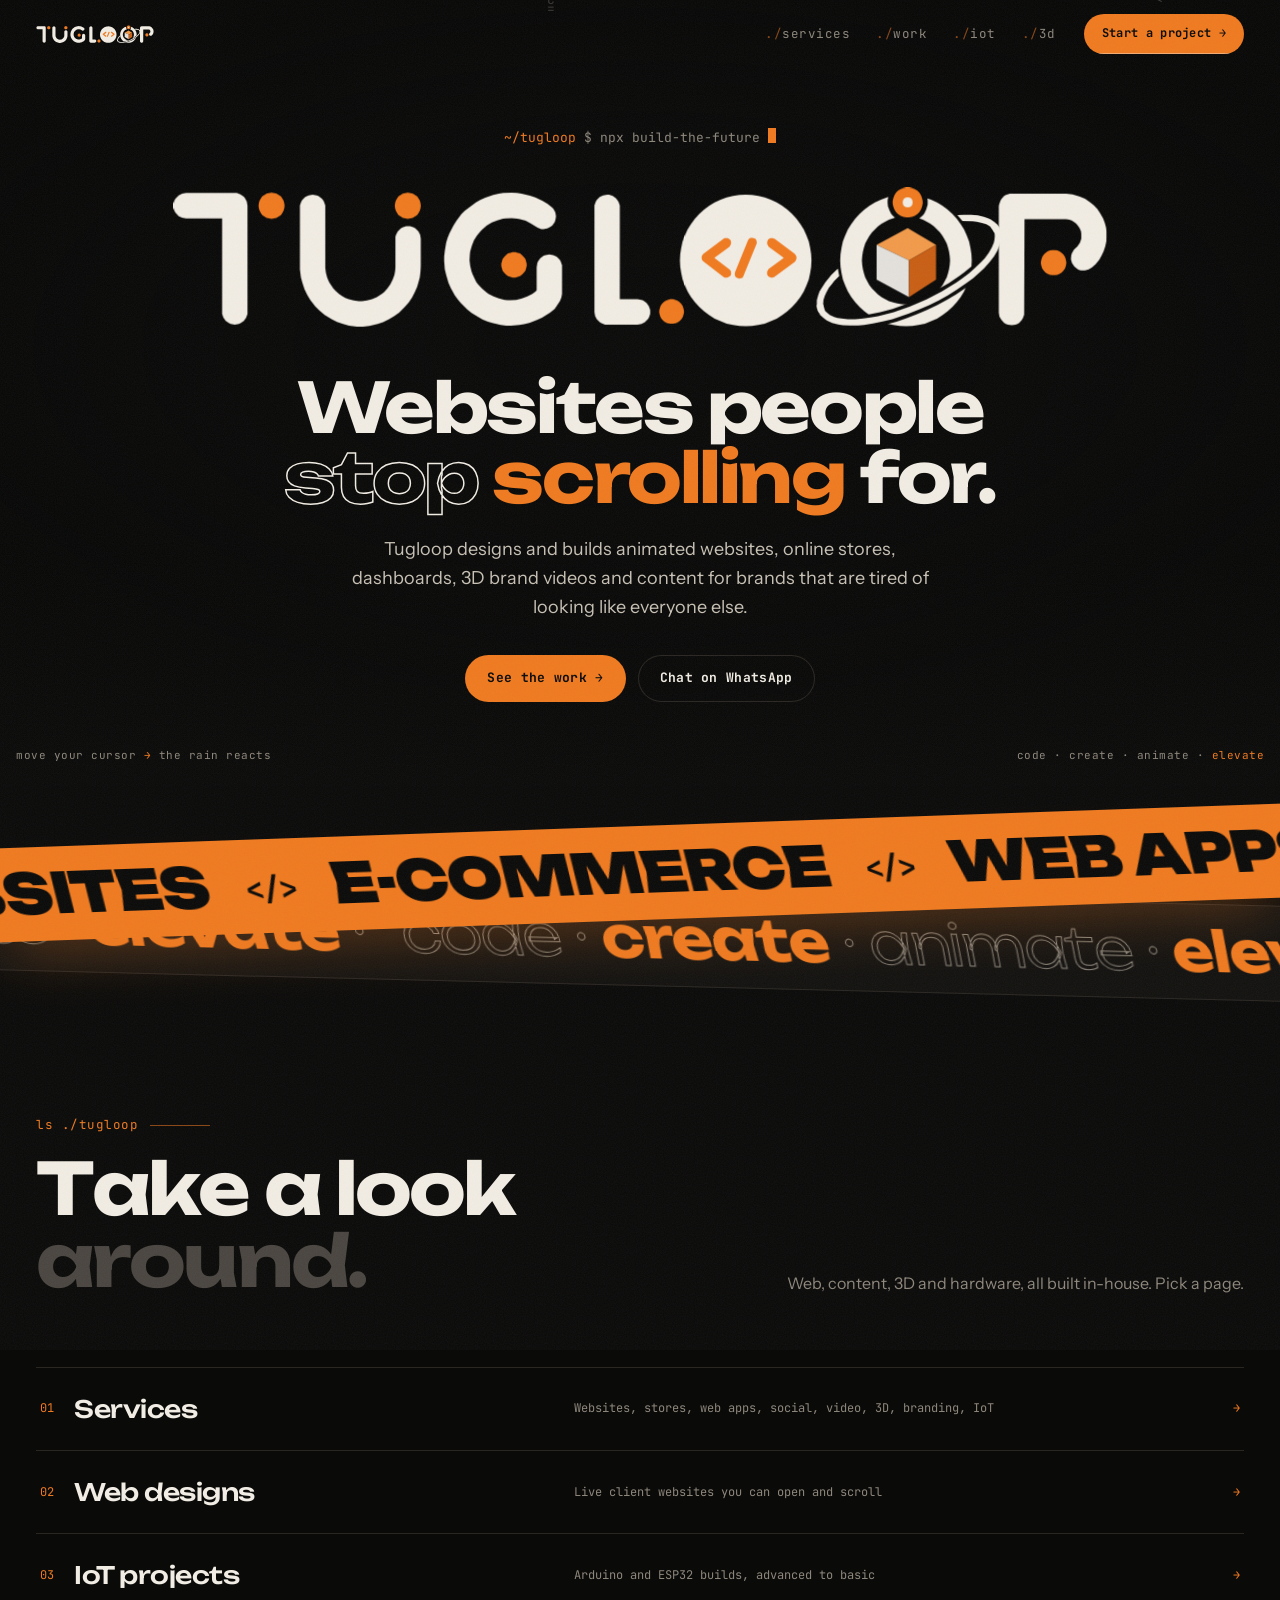
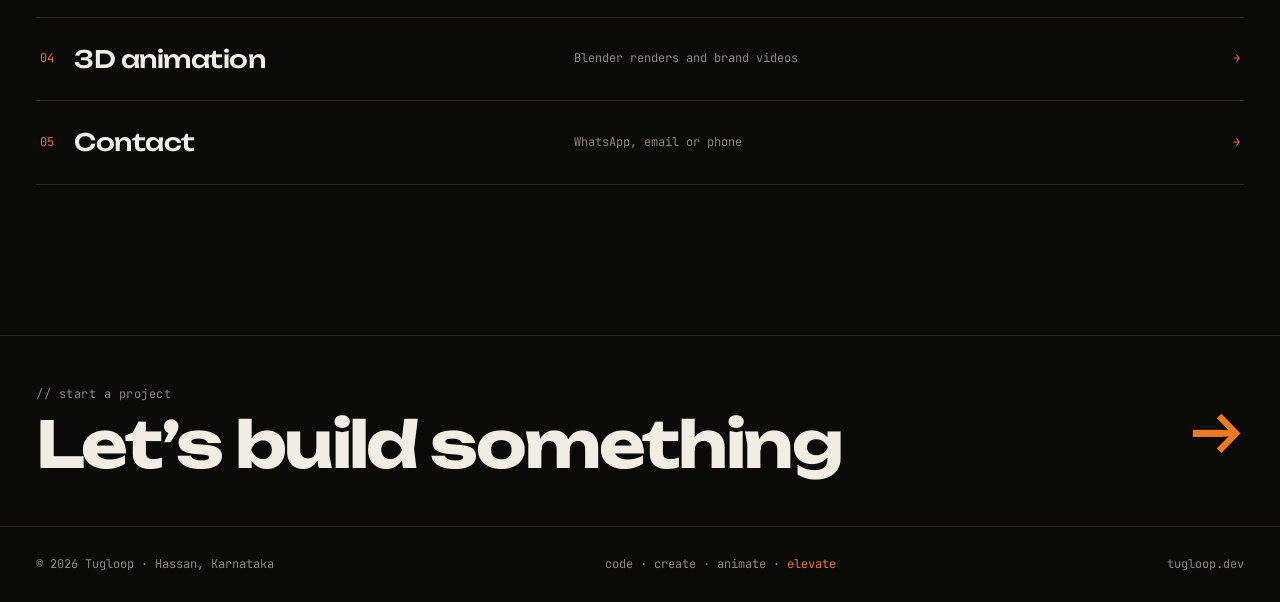
==== commit fd81371b: "Restructure: web designs, IoT tiers, 3D page; drop process and audit perk - Work page is now 'Basic " ====
--- a/index.html
+++ b/index.html
@@ -26,7 +26,7 @@
    <li><a href="services.html">services</a></li>
    <li><a href="work.html">work</a></li>
    <li><a href="iot.html">iot</a></li>
-   <li><a href="process.html">process</a></li>
+   <li><a href="3d.html">3d</a></li>
    <li class="m-only"><a href="contact.html">contact</a></li>
   </ul>
   <a class="btn mag" href="contact.html"><span>Start a project →</span></a>
@@ -61,9 +61,9 @@
   </div>
   <div class="ship">
    <a class="row" href="services.html"><span class="no">01</span><h4>Services</h4><span class="c2">Websites, stores, web apps, social, video, 3D, branding, IoT</span><span class="arr">→</span></a>
-   <a class="row" href="work.html"><span class="no">02</span><h4>Work</h4><span class="c2">Platforms, brands and content for businesses across Karnataka</span><span class="arr">→</span></a>
-   <a class="row" href="iot.html"><span class="no">03</span><h4>IoT projects</h4><span class="c2">Arduino and ESP32 builds, basic to advanced</span><span class="arr">→</span></a>
-   <a class="row" href="process.html"><span class="no">04</span><h4>Process</h4><span class="c2">Brief, design, build, launch, maintain</span><span class="arr">→</span></a>
+   <a class="row" href="work.html"><span class="no">02</span><h4>Web designs</h4><span class="c2">Live client websites you can open and scroll</span><span class="arr">→</span></a>
+   <a class="row" href="iot.html"><span class="no">03</span><h4>IoT projects</h4><span class="c2">Arduino and ESP32 builds, advanced to basic</span><span class="arr">→</span></a>
+   <a class="row" href="3d.html"><span class="no">04</span><h4>3D animation</h4><span class="c2">Blender renders and brand videos</span><span class="arr">→</span></a>
    <a class="row" href="contact.html"><span class="no">05</span><h4>Contact</h4><span class="c2">WhatsApp, email or phone</span><span class="arr">→</span></a>
   </div>
  </div>
@@ -71,12 +71,6 @@
 
 <div class="next"><div class="wrap"><a href="contact.html"><span><small>// start a project</small><b>Let’s build something</b></span><span class="arr" aria-hidden="true">→</span></a></div></div>
 
-<div class="toast" id="toast" role="status">
- <p><b>You weren’t supposed to scan that 👀</b>Since you’re here, your website audit is on us.</p>
- <a class="btn" href="contact.html#scan" id="toastGo"><span>Claim it</span></a>
- <button class="x" type="button" id="toastX" aria-label="Dismiss">×</button>
-</div>
-
 <footer><div class="wrap"><span>© 2026 Tugloop · Hassan, Karnataka</span><span>code · create · animate · <span class="o">elevate</span></span><span>tugloop.dev</span></div></footer>
 
 <script src="main.js"></script>
--- a/style.css
+++ b/style.css
@@ -429,3 +429,38 @@
 .perk-wrap{padding-bottom:20px}
 .perk-wrap .perk{margin-top:0}
 
+/* ---------- v3: site previews, iot tiers, 3d ---------- */
+a.wcard{text-decoration:none;color:inherit;transition:border-color .3s,transform .3s}
+a.wcard:hover{border-color:var(--ember)}
+.v-site{background:#0D0C0B;display:flex;flex-direction:column}
+.v-site .bar{flex:none;height:30px;display:flex;align-items:center;gap:6px;padding:0 12px;background:var(--ink-3);border-bottom:1px solid var(--line)}
+.v-site .bar i{width:8px;height:8px;border-radius:50%;background:#3a3631}
+.v-site .bar i:first-child{background:var(--ember)}
+.v-site .bar span{margin-left:10px;font-family:var(--f-mono);font-size:10.5px;color:var(--ash);background:var(--ink);border:1px solid var(--line);border-radius:20px;padding:2px 12px;white-space:nowrap;overflow:hidden;text-overflow:ellipsis}
+.v-site .scr{position:relative;flex:1;min-height:0;overflow:hidden}
+.v-site .scr video,.v-site .scr img{position:absolute;inset:0;width:100%;height:100%;object-fit:cover;object-position:top;display:block}
+.v-site .scr .vis{position:absolute;inset:0;aspect-ratio:auto}
+.visit{grid-column:1/-1;margin-top:14px;font-family:var(--f-mono);font-size:12px;color:var(--ember)}
+a.wcard:hover .visit{color:var(--ember-hi)}
+.tier{display:flex;align-items:baseline;justify-content:space-between;gap:16px;flex-wrap:wrap;margin-top:72px;padding-bottom:14px;border-bottom:1px solid var(--line)}
+.tier h3{font-family:var(--f-display);font-weight:700;font-size:clamp(22px,3vw,34px);letter-spacing:-.03em}
+.tier .mono{font-size:12px;color:var(--ash)}
+.tier + .lab{margin-top:22px}
+.lvl.wide{margin-top:14px}
+.soon3d{margin-top:56px;border:1px solid var(--line);border-radius:22px;background:radial-gradient(70% 90% at 50% 0%,#1b1510,var(--ink-2) 70%);min-height:min(520px,70vh);display:grid;place-items:center;text-align:center;padding:56px 22px;position:relative;overflow:hidden}
+.soon3d::before{content:"";position:absolute;inset:auto 0 0 0;height:55%;background-image:linear-gradient(var(--line) 1px,transparent 1px),linear-gradient(90deg,var(--line) 1px,transparent 1px);background-size:44px 44px;transform:perspective(500px) rotateX(62deg);transform-origin:50% 100%;opacity:.7;-webkit-mask:linear-gradient(transparent,#000 70%);mask:linear-gradient(transparent,#000 70%)}
+.soon3d > *{position:relative}
+.scene{width:120px;height:120px;perspective:700px;margin:0 auto 46px}
+.cube{width:100%;height:100%;position:relative;transform-style:preserve-3d;animation:cube 9s linear infinite}
+.cube i{position:absolute;inset:0;border:1.5px solid var(--ember);background:rgba(240,122,31,.07);box-shadow:inset 0 0 30px rgba(240,122,31,.18)}
+.cube i:nth-child(1){transform:translateZ(60px)}.cube i:nth-child(2){transform:rotateY(180deg) translateZ(60px)}
+.cube i:nth-child(3){transform:rotateY(90deg) translateZ(60px)}.cube i:nth-child(4){transform:rotateY(-90deg) translateZ(60px)}
+.cube i:nth-child(5){transform:rotateX(90deg) translateZ(60px);background:rgba(240,122,31,.22)}.cube i:nth-child(6){transform:rotateX(-90deg) translateZ(60px)}
+@keyframes cube{from{transform:rotateX(-24deg) rotateY(0)}to{transform:rotateX(-24deg) rotateY(360deg)}}
+.soon3d .st{font-family:var(--f-mono);font-size:12px;color:var(--ember);letter-spacing:.5px}
+.soon3d b{display:block;font-family:var(--f-display);font-weight:700;font-size:clamp(26px,4.6vw,56px);letter-spacing:-.04em;line-height:1.05;margin-top:14px}
+.soon3d p{color:var(--ash);max-width:460px;margin:16px auto 0}
+.rbar{width:min(280px,70%);height:3px;border-radius:3px;background:var(--line);margin:30px auto 0;overflow:hidden}
+.rbar i{display:block;height:100%;width:40%;background:var(--ember);border-radius:3px;animation:rbar 2.2s ease-in-out infinite}
+@keyframes rbar{from{transform:translateX(-100%)}to{transform:translateX(250%)}}
+
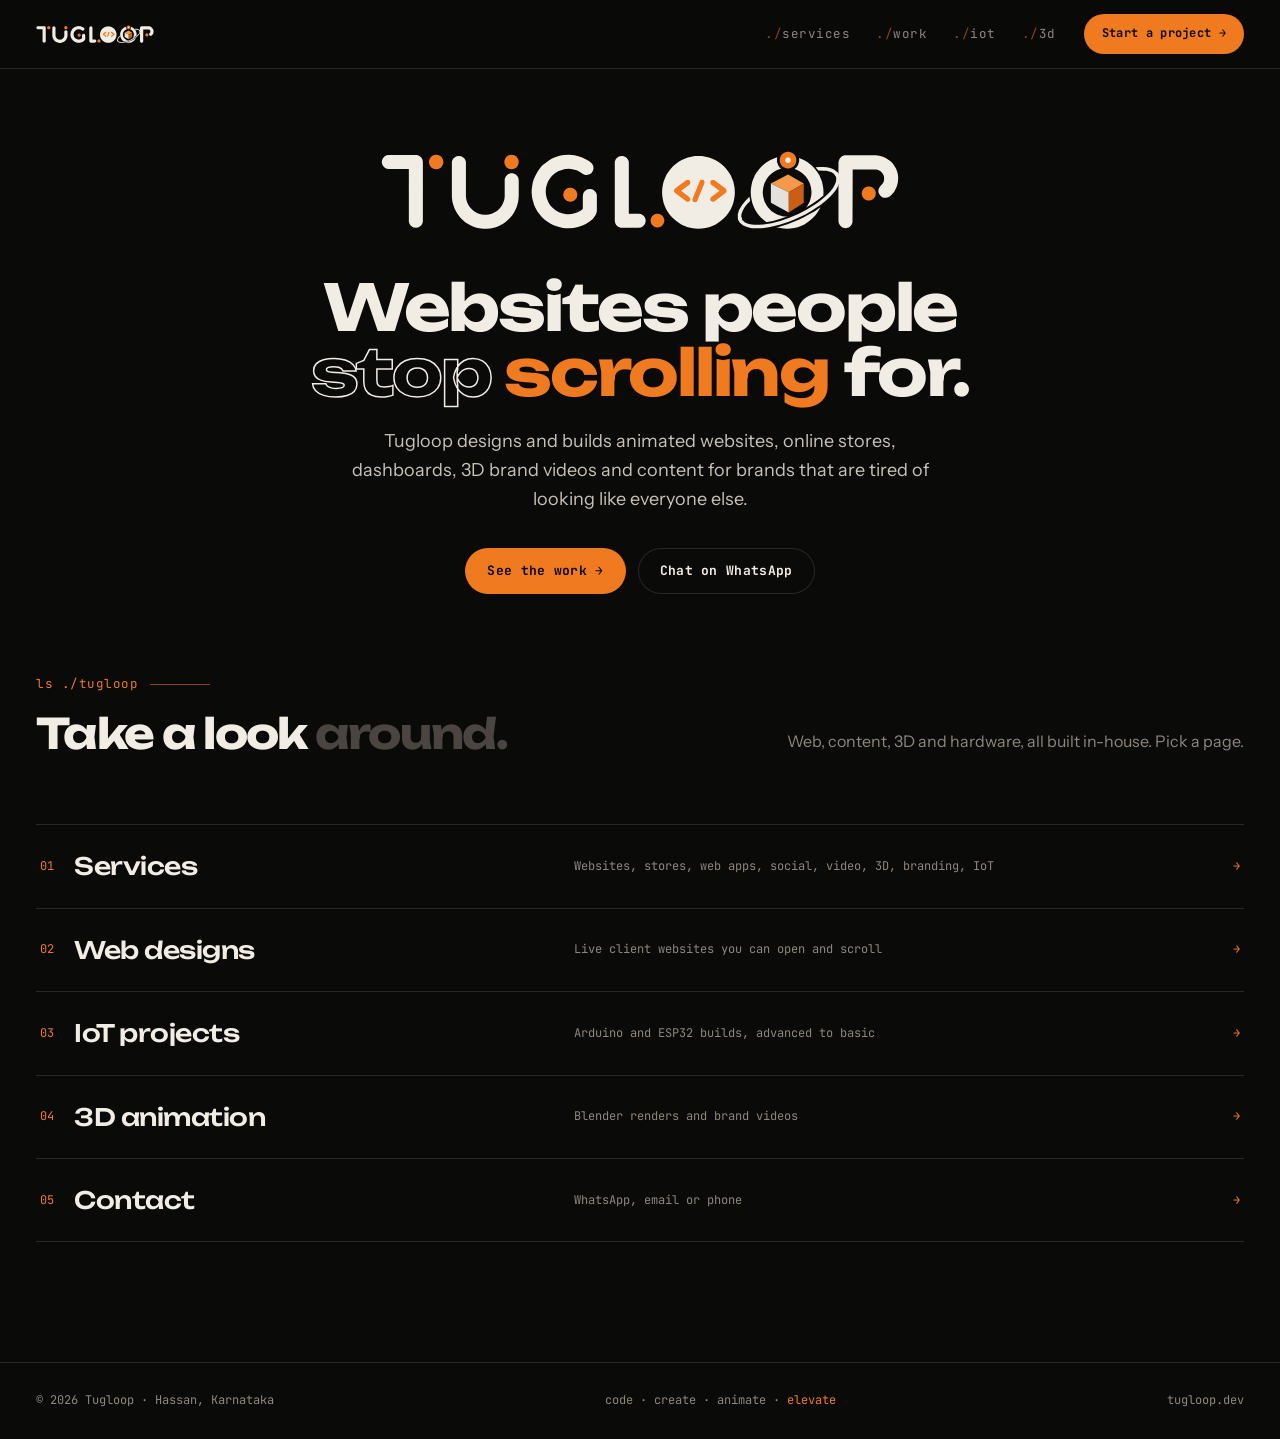
==== commit bde09d98: "Calm static site: remove all animations, simplify home page - Drop code rain, typing line, word swap" ====
--- a/index.html
+++ b/index.html
@@ -16,8 +16,6 @@
 </head>
 <body>
 
-<div class="grain" aria-hidden="true"></div>
-<div class="progress" id="progress" aria-hidden="true"></div>
 
 <nav class="nav" id="nav">
  <div class="wrap">
@@ -29,34 +27,28 @@
    <li><a href="3d.html">3d</a></li>
    <li class="m-only"><a href="contact.html">contact</a></li>
   </ul>
-  <a class="btn mag" href="contact.html"><span>Start a project →</span></a>
+  <a class="btn" href="contact.html"><span>Start a project →</span></a>
   <button class="menu" id="menu" type="button" aria-expanded="false" aria-controls="nav">menu</button>
  </div>
 </nav>
 
 <header class="hero" id="top">
- <canvas id="rain" aria-hidden="true"></canvas>
  <div class="wrap">
-  <div class="term" aria-hidden="true"><span class="o">~/tugloop</span><span>$</span><span id="typed"></span><span class="caret"></span></div>
-  <svg class="wm-hero" viewBox="0 0 281.5 43.7" role="img" aria-label="Tugloop"><g id="wb" data-depth="10"><path fill-rule="evenodd" fill="#F2EDE4" d="M195.7 36.8 L195.6 35.9 L195.7 34.7 L196.1 33.5 L196.5 32.6 L197.3 31.1 L198.1 30.1 L198.9 29.1 L200.4 27.6 L200.0 25.3 L198.0 27.3 L196.2 29.5 L195.1 31.2 L194.5 32.2 L194.1 33.3 L193.7 34.8 L193.7 36.3 L194.0 37.8 L194.2 38.3 L194.5 38.6 L194.9 38.7 L195.2 38.7 L195.6 38.5 L195.8 38.3 L195.9 37.7ZM237.3 11.1 L240.4 11.2 L241.6 11.3 L243.2 11.7 L244.5 12.1 L245.5 12.7 L246.2 13.4 L246.8 14.4 L247.2 14.7 L247.5 14.8 L247.9 14.7 L248.3 14.5 L248.5 14.1 L248.5 13.7 L248.3 13.0 L247.7 12.2 L247.0 11.5 L245.7 10.6 L244.8 10.2 L243.7 9.8 L241.9 9.4 L239.9 9.2 L237.8 9.2 L235.8 9.3Z"/></g><g id="wl" data-depth="4"><path fill-rule="evenodd" fill="#F2EDE4" d="M15.6 38.9 L16.0 40.0 L16.7 41.0 L17.7 41.7 L18.2 41.9 L19.4 42.1 L20.6 41.9 L21.1 41.7 L22.1 41.0 L22.8 40.0 L23.2 38.9 L23.2 6.5 L23.0 5.3 L22.5 4.3 L22.1 3.8 L21.1 3.1 L20.0 2.7 L4.8 2.7 L3.6 2.9 L2.6 3.4 L1.7 4.3 L1.4 4.8 L1.0 5.9 L1.0 7.1 L1.4 8.2 L1.7 8.7 L2.6 9.6 L3.6 10.1 L4.8 10.3 L15.6 10.3ZM111.6 5.1 L109.4 4.0 L107.8 3.5 L105.3 2.9 L103.9 2.7 L102.3 2.6 L99.8 2.7 L98.4 2.9 L96.8 3.3 L94.4 4.1 L92.9 4.8 L91.6 5.5 L89.6 7.0 L88.3 8.0 L87.3 9.0 L85.8 11.0 L84.9 12.4 L83.7 14.7 L83.1 16.2 L82.7 17.6 L82.3 20.0 L82.1 21.7 L82.1 23.1 L82.3 25.6 L82.7 27.2 L83.4 29.6 L84.1 31.2 L85.3 33.4 L86.3 34.7 L87.2 35.8 L89.0 37.6 L90.3 38.6 L92.4 39.9 L93.7 40.6 L95.2 41.2 L96.5 41.6 L99.0 42.2 L100.7 42.4 L102.1 42.4 L104.6 42.2 L106.0 42.0 L107.6 41.6 L109.9 40.7 L111.4 40.0 L112.6 39.3 L113.8 38.5 L115.2 37.4 L116.8 35.0 L117.2 34.0 L117.4 32.9 L117.4 24.3 L117.0 23.2 L116.7 22.7 L115.8 21.8 L114.8 21.3 L113.6 21.1 L112.4 21.3 L111.9 21.5 L110.9 22.2 L110.2 23.2 L110.0 23.7 L109.8 24.9 L109.8 31.8 L109.5 32.2 L108.5 32.9 L107.0 33.7 L105.4 34.3 L103.7 34.7 L102.0 34.8 L101.1 34.8 L100.2 34.7 L98.5 34.3 L96.9 33.7 L95.4 32.9 L94.7 32.4 L93.4 31.3 L92.2 30.0 L91.7 29.3 L91.3 28.5 L90.6 27.0 L90.3 26.2 L89.9 24.5 L89.7 22.8 L89.8 21.1 L89.9 20.2 L90.4 18.5 L91.0 16.9 L91.9 15.5 L93.0 14.1 L93.6 13.5 L94.9 12.4 L96.4 11.5 L98.0 10.9 L99.7 10.4 L100.5 10.3 L102.3 10.2 L104.0 10.4 L104.8 10.5 L106.5 11.0 L108.0 11.8 L110.1 13.1 L111.2 13.5 L111.8 13.5 L113.0 13.3 L114.0 12.8 L114.5 12.4 L115.2 11.4 L115.4 10.8 L115.6 9.7 L115.4 8.5 L114.8 7.4 L114.4 7.0 L113.1 6.0ZM268.4 10.5 L269.3 10.7 L270.0 10.9 L270.8 11.4 L271.4 11.9 L272.0 12.6 L272.4 13.2 L272.8 14.1 L272.9 14.9 L272.9 15.6 L272.9 16.4 L272.5 17.6 L271.8 18.6 L270.7 19.7 L270.1 20.7 L269.9 21.3 L269.8 22.5 L270.1 23.6 L270.8 24.7 L271.7 25.4 L272.2 25.7 L272.8 25.9 L274.0 25.9 L275.1 25.6 L276.1 25.0 L277.2 24.0 L278.3 22.7 L279.0 21.4 L279.6 20.1 L280.1 18.6 L280.4 17.2 L280.5 15.8 L280.5 14.4 L280.3 12.9 L279.9 11.5 L279.4 10.2 L278.5 8.7 L277.7 7.5 L276.7 6.4 L275.6 5.5 L274.0 4.4 L272.3 3.7 L270.3 3.1 L268.4 2.9 L251.5 2.9 L250.3 3.3 L249.8 3.6 L249.0 4.5 L248.7 5.0 L248.3 6.1 L248.2 6.7 L248.2 38.5 L248.4 39.7 L249.0 40.7 L249.8 41.6 L250.3 41.9 L250.9 42.1 L252.1 42.3 L253.2 42.1 L253.8 41.9 L254.3 41.6 L255.1 40.7 L255.4 40.2 L255.8 39.1 L255.9 10.5ZM127.3 39.5 L127.8 40.5 L128.7 41.4 L129.2 41.7 L130.3 42.1 L140.0 42.1 L141.2 41.9 L142.2 41.4 L143.1 40.5 L143.4 40.0 L143.8 38.9 L143.8 37.7 L143.4 36.6 L142.7 35.6 L141.7 34.9 L141.2 34.7 L140.0 34.5 L134.7 34.5 L134.7 6.4 L134.3 5.3 L133.6 4.3 L132.6 3.6 L131.5 3.2 L130.9 3.2 L129.7 3.4 L128.7 3.9 L127.8 4.8 L127.5 5.3 L127.1 6.4 L127.1 38.3ZM191.3 17.2 L190.6 15.4 L189.8 13.6 L188.8 12.0 L187.6 10.4 L186.3 9.0 L184.9 7.7 L183.3 6.5 L181.7 5.5 L179.9 4.7 L178.1 4.0 L176.2 3.6 L174.3 3.3 L172.4 3.2 L170.5 3.3 L168.6 3.6 L166.7 4.0 L164.9 4.7 L163.1 5.5 L161.5 6.5 L159.9 7.7 L158.5 9.0 L157.2 10.4 L156.0 12.0 L155.0 13.6 L154.2 15.4 L153.5 17.2 L153.1 19.1 L152.8 21.0 L152.7 22.9 L152.8 24.8 L153.1 26.7 L153.5 28.6 L154.2 30.4 L155.0 32.2 L156.0 33.8 L157.2 35.4 L158.5 36.8 L159.9 38.1 L161.5 39.3 L163.1 40.3 L164.9 41.1 L166.7 41.8 L168.6 42.2 L170.5 42.5 L172.4 42.6 L174.3 42.5 L176.2 42.2 L178.1 41.8 L179.9 41.1 L181.7 40.3 L183.3 39.3 L184.9 38.1 L186.3 36.8 L187.6 35.4 L188.8 33.8 L189.8 32.2 L190.6 30.4 L191.3 28.6 L191.7 26.7 L192.0 24.8 L192.1 22.9 L192.0 21.0 L191.7 19.1ZM38.9 25.6 L39.2 28.0 L39.7 29.8 L40.3 31.6 L41.1 33.2 L42.0 34.7 L43.5 36.7 L44.8 37.9 L46.3 39.2 L48.4 40.5 L50.0 41.3 L51.8 41.9 L53.6 42.4 L56.0 42.7 L57.8 42.7 L59.7 42.5 L62.2 41.9 L63.8 41.4 L65.6 40.5 L67.1 39.6 L68.6 38.5 L70.3 36.8 L71.5 35.5 L72.5 34.0 L73.3 32.4 L74.0 30.8 L74.5 29.1 L74.8 28.0 L75.0 26.3 L75.1 24.6 L75.1 16.4 L74.9 15.2 L74.4 14.2 L73.5 13.3 L73.0 13.0 L71.9 12.6 L70.7 12.6 L69.6 13.0 L69.1 13.3 L68.2 14.2 L67.7 15.2 L67.5 15.8 L67.5 25.1 L67.4 26.1 L67.2 27.2 L66.7 28.6 L66.0 30.0 L65.1 31.3 L64.1 32.4 L63.3 33.0 L61.9 33.9 L60.5 34.5 L59.0 34.9 L57.5 35.1 L56.5 35.1 L55.0 34.9 L53.5 34.5 L52.5 34.1 L51.6 33.6 L50.7 33.0 L49.6 32.0 L48.9 31.3 L48.3 30.4 L47.7 29.5 L47.1 28.1 L46.7 26.6 L46.5 25.1 L46.5 6.4 L46.1 5.3 L45.8 4.8 L45.4 4.3 L44.4 3.6 L43.9 3.4 L42.7 3.2 L41.5 3.4 L40.5 3.9 L39.6 4.8 L39.3 5.3 L38.9 6.4ZM237.8 13.6 L236.8 12.0 L235.6 10.4 L234.3 9.0 L232.9 7.7 L231.3 6.5 L229.7 5.5 L227.9 4.7 L226.8 4.3 L226.9 4.9 L226.9 6.1 L226.6 7.2 L226.4 7.8 L225.9 8.8 L225.5 9.3 L224.4 10.3 L225.5 10.7 L226.6 11.3 L227.7 11.9 L228.8 12.7 L229.7 13.6 L230.6 14.5 L231.4 15.6 L232.0 16.7 L232.6 17.8 L233.0 19.1 L233.3 20.3 L233.5 21.6 L233.6 22.9 L233.5 24.2 L233.3 25.5 L233.0 26.7 L232.6 28.0 L232.0 29.1 L231.4 30.2 L230.6 31.3 L229.7 32.2 L228.8 33.1 L227.7 33.9 L226.6 34.5 L225.5 35.1 L224.2 35.5 L223.0 35.8 L221.7 36.0 L220.4 36.1 L219.1 36.0 L217.8 35.8 L216.6 35.5 L215.3 35.1 L214.2 34.5 L213.1 33.9 L212.0 33.1 L211.1 32.2 L210.2 31.3 L209.4 30.2 L208.8 29.1 L208.2 28.0 L207.8 26.7 L207.5 25.5 L207.3 24.2 L207.2 22.9 L207.3 21.6 L207.5 20.3 L207.8 19.1 L208.2 17.8 L208.8 16.7 L209.4 15.6 L210.2 14.5 L211.1 13.6 L212.0 12.7 L213.1 11.9 L214.2 11.3 L215.3 10.7 L217.1 10.1 L216.3 9.3 L215.9 8.8 L215.4 7.8 L215.2 7.2 L215.0 6.7 L214.9 5.5 L214.9 4.9 L215.1 3.9 L212.9 4.7 L211.1 5.5 L209.5 6.5 L207.9 7.7 L206.5 9.0 L205.2 10.4 L204.0 12.0 L203.0 13.6 L202.2 15.4 L201.5 17.2 L201.1 19.1 L200.8 21.0 L200.7 22.9 L200.8 24.8 L201.1 26.7 L201.5 28.6 L202.2 30.4 L203.0 32.2 L204.0 33.8 L205.2 35.4 L206.5 36.8 L207.9 38.1 L209.5 39.3 L211.1 40.3 L212.9 41.1 L214.7 41.8 L216.6 42.2 L218.5 42.5 L220.4 42.6 L222.3 42.5 L224.2 42.2 L226.1 41.8 L227.9 41.1 L229.7 40.3 L231.3 39.3 L232.9 38.1 L234.3 36.8 L235.6 35.4 L236.8 33.8 L237.8 32.2 L238.6 30.4 L239.3 28.6 L239.7 26.7 L240.0 24.8 L240.1 22.9 L240.0 21.0 L239.7 19.1 L239.3 17.2 L238.6 15.4Z"/></g><g id="wg" data-depth="10"><path fill-rule="evenodd" fill="#0A0A09" d="M240.2 24.5 L237.9 26.4 L236.4 27.5 L233.2 29.7 L228.8 32.2 L225.1 34.1 L221.2 35.7 L216.4 37.4 L212.7 38.4 L208.9 39.1 L211.0 40.5 L212.8 41.3 L214.8 42.0 L217.6 41.2 L220.6 40.2 L223.7 39.0 L226.7 37.7 L229.7 36.3 L232.6 34.7 L235.4 33.1 L238.6 30.9 L239.4 28.7 L239.9 26.8Z"/></g><g id="wo" data-depth="8"><path fill-rule="evenodd" fill="#F07A1F" d="M224.9 3.4 L224.4 2.6 L223.8 2.0 L223.0 1.5 L222.2 1.2 L221.3 1.0 L220.5 1.0 L219.6 1.2 L218.8 1.5 L218.0 2.0 L217.4 2.6 L216.9 3.4 L216.6 4.2 L216.4 5.1 L216.4 5.9 L216.6 6.8 L216.9 7.6 L217.4 8.4 L218.0 9.0 L218.8 9.5 L219.6 9.8 L220.5 10.0 L221.3 10.0 L222.2 9.8 L223.0 9.5 L223.8 9.0 L224.4 8.4 L224.9 7.6 L225.2 6.8 L225.4 5.9 L225.4 5.1 L225.2 4.2ZM33.6 4.3 L33.2 3.7 L32.6 3.3 L31.9 2.9 L31.2 2.7 L30.4 2.6 L29.6 2.7 L28.9 2.9 L28.2 3.3 L27.6 3.7 L27.2 4.3 L26.8 5.0 L26.6 5.7 L26.5 6.5 L26.6 7.3 L26.8 8.0 L27.2 8.7 L27.6 9.3 L28.2 9.7 L28.9 10.1 L29.6 10.3 L30.4 10.4 L31.2 10.3 L31.9 10.1 L32.6 9.7 L33.2 9.3 L33.6 8.7 L34.0 8.0 L34.2 7.3 L34.3 6.5 L34.2 5.7 L34.0 5.0ZM74.4 4.3 L74.0 3.7 L73.4 3.3 L72.7 2.9 L72.0 2.7 L71.2 2.6 L70.4 2.7 L69.7 2.9 L69.0 3.3 L68.4 3.7 L68.0 4.3 L67.6 5.0 L67.4 5.7 L67.3 6.5 L67.4 7.3 L67.6 8.0 L68.0 8.7 L68.4 9.3 L69.0 9.7 L69.7 10.1 L70.4 10.3 L71.2 10.4 L72.0 10.3 L72.7 10.1 L73.4 9.7 L74.0 9.3 L74.4 8.7 L74.8 8.0 L75.0 7.3 L75.1 6.5 L75.0 5.7 L74.8 5.0ZM159.2 21.7 L159.2 22.3 L159.3 22.7 L159.6 23.1 L165.7 27.8 L166.1 28.0 L166.8 28.0 L167.2 27.9 L167.8 27.5 L168.0 27.1 L168.0 26.4 L167.9 26.0 L167.6 25.6 L163.0 22.1 L167.5 18.8 L167.8 18.4 L168.0 17.8 L168.0 17.4 L167.9 16.9 L167.4 16.4 L167.0 16.2 L166.6 16.2 L166.1 16.2 L165.7 16.4 L159.7 20.9 L159.4 21.3ZM178.8 26.2 L178.8 26.6 L178.8 27.1 L179.0 27.5 L179.4 27.8 L180.0 28.0 L180.4 28.0 L180.9 27.9 L187.1 23.3 L187.5 22.7 L187.6 22.3 L187.6 21.9 L187.5 21.5 L187.1 20.9 L181.1 16.4 L180.4 16.2 L180.0 16.2 L179.6 16.3 L179.0 16.7 L178.8 17.4 L178.8 17.8 L178.9 18.2 L179.3 18.8 L183.8 22.1 L179.3 25.4 L179.0 25.8ZM169.2 27.5 L169.4 27.9 L169.8 28.1 L170.4 28.3 L171.1 28.2 L171.5 28.0 L171.7 27.6 L175.7 17.8 L175.7 17.4 L175.6 16.9 L175.4 16.5 L175.0 16.3 L174.4 16.1 L173.9 16.1 L173.5 16.3 L173.1 16.8 L169.2 26.4 L169.1 27.0ZM268.0 21.8 L267.5 21.1 L267.0 20.6 L266.4 20.2 L265.7 19.9 L265.0 19.8 L264.2 19.8 L263.5 19.9 L262.8 20.2 L262.2 20.6 L261.7 21.1 L261.2 21.8 L261.0 22.4 L260.8 23.2 L260.8 23.9 L261.0 24.7 L261.2 25.3 L261.7 26.0 L262.2 26.5 L262.8 26.9 L263.5 27.2 L264.2 27.3 L265.0 27.3 L265.7 27.2 L266.4 26.9 L267.0 26.5 L267.5 26.0 L268.0 25.3 L268.2 24.7 L268.4 23.9 L268.4 23.2 L268.2 22.4ZM105.9 21.8 L105.4 21.3 L104.8 20.8 L104.1 20.6 L103.4 20.4 L102.6 20.4 L101.9 20.6 L101.2 20.8 L100.6 21.3 L100.1 21.8 L99.6 22.4 L99.4 23.1 L99.2 23.8 L99.2 24.6 L99.4 25.3 L99.6 26.0 L100.1 26.6 L100.6 27.1 L101.2 27.6 L101.9 27.8 L102.6 28.0 L103.4 28.0 L104.1 27.8 L104.8 27.6 L105.4 27.1 L105.9 26.6 L106.4 26.0 L106.6 25.3 L106.8 24.6 L106.8 23.8 L106.6 23.1 L106.4 22.4ZM153.1 35.9 L152.5 35.3 L151.9 34.9 L151.3 34.7 L150.6 34.5 L149.8 34.5 L149.1 34.7 L148.5 34.9 L147.9 35.3 L147.3 35.9 L146.9 36.5 L146.7 37.1 L146.5 37.8 L146.5 38.6 L146.7 39.3 L146.9 39.9 L147.3 40.5 L147.9 41.1 L148.5 41.5 L149.1 41.7 L149.8 41.9 L150.6 41.9 L151.3 41.7 L151.9 41.5 L152.5 41.1 L153.1 40.5 L153.5 39.9 L153.7 39.3 L153.9 38.6 L153.9 37.8 L153.7 37.1 L153.5 36.5Z"/></g><g id="wc" data-depth="14"><path fill-rule="evenodd" fill="#F29A4A" d="M220.9 13.2 L229.4 18.2 L221.3 22.9 L211.6 18.2Z"/><path fill-rule="evenodd" fill="#E4E1DC" d="M211.6 18.2 L221.3 22.9 L221.3 33.9 L211.6 28.6Z"/><path fill-rule="evenodd" fill="#C95E14" d="M221.3 22.9 L229.4 18.2 L229.4 28.6 L221.3 33.9Z"/><path fill-rule="evenodd" fill="#F2EDE4" d="M222.4 5.5 L222.3 4.9 L222.0 4.4 L221.5 4.1 L220.9 4.0 L220.3 4.1 L219.8 4.4 L219.5 4.9 L219.4 5.5 L219.5 6.1 L219.8 6.6 L220.3 6.9 L220.9 7.0 L221.5 6.9 L222.0 6.6 L222.3 6.1Z"/></g><g id="wf" data-depth="10"><path fill-rule="evenodd" fill="#F2EDE4" d="M246.4 13.7 L246.9 14.6 L247.0 15.6 L246.9 16.7 L246.7 17.6 L246.1 19.0 L245.2 20.6 L244.0 22.2 L243.0 23.3 L241.2 25.0 L239.3 26.7 L237.1 28.4 L235.5 29.5 L231.1 32.2 L226.5 34.6 L221.6 36.7 L216.7 38.4 L212.0 39.6 L210.2 39.9 L207.6 40.3 L205.2 40.5 L203.0 40.5 L201.1 40.3 L199.9 40.1 L198.9 39.8 L197.6 39.2 L196.7 38.5 L196.2 38.0 L195.9 37.4 L195.6 36.3 L195.4 36.1 L195.2 35.9 L194.8 35.7 L194.3 35.8 L194.1 35.9 L193.7 36.4 L193.7 36.7 L193.8 37.3 L194.2 38.2 L194.7 39.2 L195.8 40.2 L196.7 40.9 L198.3 41.6 L200.1 42.1 L201.5 42.3 L203.7 42.4 L206.1 42.4 L207.8 42.2 L210.5 41.8 L213.4 41.2 L216.3 40.5 L221.3 38.8 L224.3 37.6 L227.3 36.3 L230.2 34.9 L233.0 33.3 L235.7 31.6 L238.2 29.9 L240.5 28.2 L242.5 26.4 L243.8 25.2 L245.4 23.4 L246.8 21.6 L247.8 19.9 L248.5 18.2 L248.9 16.5 L248.9 15.0 L248.7 14.0 L248.3 13.0 L247.5 12.0 L247.1 11.9 L246.8 11.9 L246.4 12.1 L246.2 12.3 L246.0 12.7 L246.0 13.0 L246.1 13.3Z"/></g></svg>
-  <h1 id="heroH">Websites people <span class="stroke">stop</span> <span class="sw" id="swap">scrolling</span> for.</h1>
+  <svg class="wm-hero" viewBox="0 0 281.5 43.7" role="img" aria-label="Tugloop"><g id="wb"><path fill-rule="evenodd" fill="#F2EDE4" d="M195.7 36.8 L195.6 35.9 L195.7 34.7 L196.1 33.5 L196.5 32.6 L197.3 31.1 L198.1 30.1 L198.9 29.1 L200.4 27.6 L200.0 25.3 L198.0 27.3 L196.2 29.5 L195.1 31.2 L194.5 32.2 L194.1 33.3 L193.7 34.8 L193.7 36.3 L194.0 37.8 L194.2 38.3 L194.5 38.6 L194.9 38.7 L195.2 38.7 L195.6 38.5 L195.8 38.3 L195.9 37.7ZM237.3 11.1 L240.4 11.2 L241.6 11.3 L243.2 11.7 L244.5 12.1 L245.5 12.7 L246.2 13.4 L246.8 14.4 L247.2 14.7 L247.5 14.8 L247.9 14.7 L248.3 14.5 L248.5 14.1 L248.5 13.7 L248.3 13.0 L247.7 12.2 L247.0 11.5 L245.7 10.6 L244.8 10.2 L243.7 9.8 L241.9 9.4 L239.9 9.2 L237.8 9.2 L235.8 9.3Z"/></g><g id="wl"><path fill-rule="evenodd" fill="#F2EDE4" d="M15.6 38.9 L16.0 40.0 L16.7 41.0 L17.7 41.7 L18.2 41.9 L19.4 42.1 L20.6 41.9 L21.1 41.7 L22.1 41.0 L22.8 40.0 L23.2 38.9 L23.2 6.5 L23.0 5.3 L22.5 4.3 L22.1 3.8 L21.1 3.1 L20.0 2.7 L4.8 2.7 L3.6 2.9 L2.6 3.4 L1.7 4.3 L1.4 4.8 L1.0 5.9 L1.0 7.1 L1.4 8.2 L1.7 8.7 L2.6 9.6 L3.6 10.1 L4.8 10.3 L15.6 10.3ZM111.6 5.1 L109.4 4.0 L107.8 3.5 L105.3 2.9 L103.9 2.7 L102.3 2.6 L99.8 2.7 L98.4 2.9 L96.8 3.3 L94.4 4.1 L92.9 4.8 L91.6 5.5 L89.6 7.0 L88.3 8.0 L87.3 9.0 L85.8 11.0 L84.9 12.4 L83.7 14.7 L83.1 16.2 L82.7 17.6 L82.3 20.0 L82.1 21.7 L82.1 23.1 L82.3 25.6 L82.7 27.2 L83.4 29.6 L84.1 31.2 L85.3 33.4 L86.3 34.7 L87.2 35.8 L89.0 37.6 L90.3 38.6 L92.4 39.9 L93.7 40.6 L95.2 41.2 L96.5 41.6 L99.0 42.2 L100.7 42.4 L102.1 42.4 L104.6 42.2 L106.0 42.0 L107.6 41.6 L109.9 40.7 L111.4 40.0 L112.6 39.3 L113.8 38.5 L115.2 37.4 L116.8 35.0 L117.2 34.0 L117.4 32.9 L117.4 24.3 L117.0 23.2 L116.7 22.7 L115.8 21.8 L114.8 21.3 L113.6 21.1 L112.4 21.3 L111.9 21.5 L110.9 22.2 L110.2 23.2 L110.0 23.7 L109.8 24.9 L109.8 31.8 L109.5 32.2 L108.5 32.9 L107.0 33.7 L105.4 34.3 L103.7 34.7 L102.0 34.8 L101.1 34.8 L100.2 34.7 L98.5 34.3 L96.9 33.7 L95.4 32.9 L94.7 32.4 L93.4 31.3 L92.2 30.0 L91.7 29.3 L91.3 28.5 L90.6 27.0 L90.3 26.2 L89.9 24.5 L89.7 22.8 L89.8 21.1 L89.9 20.2 L90.4 18.5 L91.0 16.9 L91.9 15.5 L93.0 14.1 L93.6 13.5 L94.9 12.4 L96.4 11.5 L98.0 10.9 L99.7 10.4 L100.5 10.3 L102.3 10.2 L104.0 10.4 L104.8 10.5 L106.5 11.0 L108.0 11.8 L110.1 13.1 L111.2 13.5 L111.8 13.5 L113.0 13.3 L114.0 12.8 L114.5 12.4 L115.2 11.4 L115.4 10.8 L115.6 9.7 L115.4 8.5 L114.8 7.4 L114.4 7.0 L113.1 6.0ZM268.4 10.5 L269.3 10.7 L270.0 10.9 L270.8 11.4 L271.4 11.9 L272.0 12.6 L272.4 13.2 L272.8 14.1 L272.9 14.9 L272.9 15.6 L272.9 16.4 L272.5 17.6 L271.8 18.6 L270.7 19.7 L270.1 20.7 L269.9 21.3 L269.8 22.5 L270.1 23.6 L270.8 24.7 L271.7 25.4 L272.2 25.7 L272.8 25.9 L274.0 25.9 L275.1 25.6 L276.1 25.0 L277.2 24.0 L278.3 22.7 L279.0 21.4 L279.6 20.1 L280.1 18.6 L280.4 17.2 L280.5 15.8 L280.5 14.4 L280.3 12.9 L279.9 11.5 L279.4 10.2 L278.5 8.7 L277.7 7.5 L276.7 6.4 L275.6 5.5 L274.0 4.4 L272.3 3.7 L270.3 3.1 L268.4 2.9 L251.5 2.9 L250.3 3.3 L249.8 3.6 L249.0 4.5 L248.7 5.0 L248.3 6.1 L248.2 6.7 L248.2 38.5 L248.4 39.7 L249.0 40.7 L249.8 41.6 L250.3 41.9 L250.9 42.1 L252.1 42.3 L253.2 42.1 L253.8 41.9 L254.3 41.6 L255.1 40.7 L255.4 40.2 L255.8 39.1 L255.9 10.5ZM127.3 39.5 L127.8 40.5 L128.7 41.4 L129.2 41.7 L130.3 42.1 L140.0 42.1 L141.2 41.9 L142.2 41.4 L143.1 40.5 L143.4 40.0 L143.8 38.9 L143.8 37.7 L143.4 36.6 L142.7 35.6 L141.7 34.9 L141.2 34.7 L140.0 34.5 L134.7 34.5 L134.7 6.4 L134.3 5.3 L133.6 4.3 L132.6 3.6 L131.5 3.2 L130.9 3.2 L129.7 3.4 L128.7 3.9 L127.8 4.8 L127.5 5.3 L127.1 6.4 L127.1 38.3ZM191.3 17.2 L190.6 15.4 L189.8 13.6 L188.8 12.0 L187.6 10.4 L186.3 9.0 L184.9 7.7 L183.3 6.5 L181.7 5.5 L179.9 4.7 L178.1 4.0 L176.2 3.6 L174.3 3.3 L172.4 3.2 L170.5 3.3 L168.6 3.6 L166.7 4.0 L164.9 4.7 L163.1 5.5 L161.5 6.5 L159.9 7.7 L158.5 9.0 L157.2 10.4 L156.0 12.0 L155.0 13.6 L154.2 15.4 L153.5 17.2 L153.1 19.1 L152.8 21.0 L152.7 22.9 L152.8 24.8 L153.1 26.7 L153.5 28.6 L154.2 30.4 L155.0 32.2 L156.0 33.8 L157.2 35.4 L158.5 36.8 L159.9 38.1 L161.5 39.3 L163.1 40.3 L164.9 41.1 L166.7 41.8 L168.6 42.2 L170.5 42.5 L172.4 42.6 L174.3 42.5 L176.2 42.2 L178.1 41.8 L179.9 41.1 L181.7 40.3 L183.3 39.3 L184.9 38.1 L186.3 36.8 L187.6 35.4 L188.8 33.8 L189.8 32.2 L190.6 30.4 L191.3 28.6 L191.7 26.7 L192.0 24.8 L192.1 22.9 L192.0 21.0 L191.7 19.1ZM38.9 25.6 L39.2 28.0 L39.7 29.8 L40.3 31.6 L41.1 33.2 L42.0 34.7 L43.5 36.7 L44.8 37.9 L46.3 39.2 L48.4 40.5 L50.0 41.3 L51.8 41.9 L53.6 42.4 L56.0 42.7 L57.8 42.7 L59.7 42.5 L62.2 41.9 L63.8 41.4 L65.6 40.5 L67.1 39.6 L68.6 38.5 L70.3 36.8 L71.5 35.5 L72.5 34.0 L73.3 32.4 L74.0 30.8 L74.5 29.1 L74.8 28.0 L75.0 26.3 L75.1 24.6 L75.1 16.4 L74.9 15.2 L74.4 14.2 L73.5 13.3 L73.0 13.0 L71.9 12.6 L70.7 12.6 L69.6 13.0 L69.1 13.3 L68.2 14.2 L67.7 15.2 L67.5 15.8 L67.5 25.1 L67.4 26.1 L67.2 27.2 L66.7 28.6 L66.0 30.0 L65.1 31.3 L64.1 32.4 L63.3 33.0 L61.9 33.9 L60.5 34.5 L59.0 34.9 L57.5 35.1 L56.5 35.1 L55.0 34.9 L53.5 34.5 L52.5 34.1 L51.6 33.6 L50.7 33.0 L49.6 32.0 L48.9 31.3 L48.3 30.4 L47.7 29.5 L47.1 28.1 L46.7 26.6 L46.5 25.1 L46.5 6.4 L46.1 5.3 L45.8 4.8 L45.4 4.3 L44.4 3.6 L43.9 3.4 L42.7 3.2 L41.5 3.4 L40.5 3.9 L39.6 4.8 L39.3 5.3 L38.9 6.4ZM237.8 13.6 L236.8 12.0 L235.6 10.4 L234.3 9.0 L232.9 7.7 L231.3 6.5 L229.7 5.5 L227.9 4.7 L226.8 4.3 L226.9 4.9 L226.9 6.1 L226.6 7.2 L226.4 7.8 L225.9 8.8 L225.5 9.3 L224.4 10.3 L225.5 10.7 L226.6 11.3 L227.7 11.9 L228.8 12.7 L229.7 13.6 L230.6 14.5 L231.4 15.6 L232.0 16.7 L232.6 17.8 L233.0 19.1 L233.3 20.3 L233.5 21.6 L233.6 22.9 L233.5 24.2 L233.3 25.5 L233.0 26.7 L232.6 28.0 L232.0 29.1 L231.4 30.2 L230.6 31.3 L229.7 32.2 L228.8 33.1 L227.7 33.9 L226.6 34.5 L225.5 35.1 L224.2 35.5 L223.0 35.8 L221.7 36.0 L220.4 36.1 L219.1 36.0 L217.8 35.8 L216.6 35.5 L215.3 35.1 L214.2 34.5 L213.1 33.9 L212.0 33.1 L211.1 32.2 L210.2 31.3 L209.4 30.2 L208.8 29.1 L208.2 28.0 L207.8 26.7 L207.5 25.5 L207.3 24.2 L207.2 22.9 L207.3 21.6 L207.5 20.3 L207.8 19.1 L208.2 17.8 L208.8 16.7 L209.4 15.6 L210.2 14.5 L211.1 13.6 L212.0 12.7 L213.1 11.9 L214.2 11.3 L215.3 10.7 L217.1 10.1 L216.3 9.3 L215.9 8.8 L215.4 7.8 L215.2 7.2 L215.0 6.7 L214.9 5.5 L214.9 4.9 L215.1 3.9 L212.9 4.7 L211.1 5.5 L209.5 6.5 L207.9 7.7 L206.5 9.0 L205.2 10.4 L204.0 12.0 L203.0 13.6 L202.2 15.4 L201.5 17.2 L201.1 19.1 L200.8 21.0 L200.7 22.9 L200.8 24.8 L201.1 26.7 L201.5 28.6 L202.2 30.4 L203.0 32.2 L204.0 33.8 L205.2 35.4 L206.5 36.8 L207.9 38.1 L209.5 39.3 L211.1 40.3 L212.9 41.1 L214.7 41.8 L216.6 42.2 L218.5 42.5 L220.4 42.6 L222.3 42.5 L224.2 42.2 L226.1 41.8 L227.9 41.1 L229.7 40.3 L231.3 39.3 L232.9 38.1 L234.3 36.8 L235.6 35.4 L236.8 33.8 L237.8 32.2 L238.6 30.4 L239.3 28.6 L239.7 26.7 L240.0 24.8 L240.1 22.9 L240.0 21.0 L239.7 19.1 L239.3 17.2 L238.6 15.4Z"/></g><g id="wg"><path fill-rule="evenodd" fill="#0A0A09" d="M240.2 24.5 L237.9 26.4 L236.4 27.5 L233.2 29.7 L228.8 32.2 L225.1 34.1 L221.2 35.7 L216.4 37.4 L212.7 38.4 L208.9 39.1 L211.0 40.5 L212.8 41.3 L214.8 42.0 L217.6 41.2 L220.6 40.2 L223.7 39.0 L226.7 37.7 L229.7 36.3 L232.6 34.7 L235.4 33.1 L238.6 30.9 L239.4 28.7 L239.9 26.8Z"/></g><g id="wo"><path fill-rule="evenodd" fill="#F07A1F" d="M224.9 3.4 L224.4 2.6 L223.8 2.0 L223.0 1.5 L222.2 1.2 L221.3 1.0 L220.5 1.0 L219.6 1.2 L218.8 1.5 L218.0 2.0 L217.4 2.6 L216.9 3.4 L216.6 4.2 L216.4 5.1 L216.4 5.9 L216.6 6.8 L216.9 7.6 L217.4 8.4 L218.0 9.0 L218.8 9.5 L219.6 9.8 L220.5 10.0 L221.3 10.0 L222.2 9.8 L223.0 9.5 L223.8 9.0 L224.4 8.4 L224.9 7.6 L225.2 6.8 L225.4 5.9 L225.4 5.1 L225.2 4.2ZM33.6 4.3 L33.2 3.7 L32.6 3.3 L31.9 2.9 L31.2 2.7 L30.4 2.6 L29.6 2.7 L28.9 2.9 L28.2 3.3 L27.6 3.7 L27.2 4.3 L26.8 5.0 L26.6 5.7 L26.5 6.5 L26.6 7.3 L26.8 8.0 L27.2 8.7 L27.6 9.3 L28.2 9.7 L28.9 10.1 L29.6 10.3 L30.4 10.4 L31.2 10.3 L31.9 10.1 L32.6 9.7 L33.2 9.3 L33.6 8.7 L34.0 8.0 L34.2 7.3 L34.3 6.5 L34.2 5.7 L34.0 5.0ZM74.4 4.3 L74.0 3.7 L73.4 3.3 L72.7 2.9 L72.0 2.7 L71.2 2.6 L70.4 2.7 L69.7 2.9 L69.0 3.3 L68.4 3.7 L68.0 4.3 L67.6 5.0 L67.4 5.7 L67.3 6.5 L67.4 7.3 L67.6 8.0 L68.0 8.7 L68.4 9.3 L69.0 9.7 L69.7 10.1 L70.4 10.3 L71.2 10.4 L72.0 10.3 L72.7 10.1 L73.4 9.7 L74.0 9.3 L74.4 8.7 L74.8 8.0 L75.0 7.3 L75.1 6.5 L75.0 5.7 L74.8 5.0ZM159.2 21.7 L159.2 22.3 L159.3 22.7 L159.6 23.1 L165.7 27.8 L166.1 28.0 L166.8 28.0 L167.2 27.9 L167.8 27.5 L168.0 27.1 L168.0 26.4 L167.9 26.0 L167.6 25.6 L163.0 22.1 L167.5 18.8 L167.8 18.4 L168.0 17.8 L168.0 17.4 L167.9 16.9 L167.4 16.4 L167.0 16.2 L166.6 16.2 L166.1 16.2 L165.7 16.4 L159.7 20.9 L159.4 21.3ZM178.8 26.2 L178.8 26.6 L178.8 27.1 L179.0 27.5 L179.4 27.8 L180.0 28.0 L180.4 28.0 L180.9 27.9 L187.1 23.3 L187.5 22.7 L187.6 22.3 L187.6 21.9 L187.5 21.5 L187.1 20.9 L181.1 16.4 L180.4 16.2 L180.0 16.2 L179.6 16.3 L179.0 16.7 L178.8 17.4 L178.8 17.8 L178.9 18.2 L179.3 18.8 L183.8 22.1 L179.3 25.4 L179.0 25.8ZM169.2 27.5 L169.4 27.9 L169.8 28.1 L170.4 28.3 L171.1 28.2 L171.5 28.0 L171.7 27.6 L175.7 17.8 L175.7 17.4 L175.6 16.9 L175.4 16.5 L175.0 16.3 L174.4 16.1 L173.9 16.1 L173.5 16.3 L173.1 16.8 L169.2 26.4 L169.1 27.0ZM268.0 21.8 L267.5 21.1 L267.0 20.6 L266.4 20.2 L265.7 19.9 L265.0 19.8 L264.2 19.8 L263.5 19.9 L262.8 20.2 L262.2 20.6 L261.7 21.1 L261.2 21.8 L261.0 22.4 L260.8 23.2 L260.8 23.9 L261.0 24.7 L261.2 25.3 L261.7 26.0 L262.2 26.5 L262.8 26.9 L263.5 27.2 L264.2 27.3 L265.0 27.3 L265.7 27.2 L266.4 26.9 L267.0 26.5 L267.5 26.0 L268.0 25.3 L268.2 24.7 L268.4 23.9 L268.4 23.2 L268.2 22.4ZM105.9 21.8 L105.4 21.3 L104.8 20.8 L104.1 20.6 L103.4 20.4 L102.6 20.4 L101.9 20.6 L101.2 20.8 L100.6 21.3 L100.1 21.8 L99.6 22.4 L99.4 23.1 L99.2 23.8 L99.2 24.6 L99.4 25.3 L99.6 26.0 L100.1 26.6 L100.6 27.1 L101.2 27.6 L101.9 27.8 L102.6 28.0 L103.4 28.0 L104.1 27.8 L104.8 27.6 L105.4 27.1 L105.9 26.6 L106.4 26.0 L106.6 25.3 L106.8 24.6 L106.8 23.8 L106.6 23.1 L106.4 22.4ZM153.1 35.9 L152.5 35.3 L151.9 34.9 L151.3 34.7 L150.6 34.5 L149.8 34.5 L149.1 34.7 L148.5 34.9 L147.9 35.3 L147.3 35.9 L146.9 36.5 L146.7 37.1 L146.5 37.8 L146.5 38.6 L146.7 39.3 L146.9 39.9 L147.3 40.5 L147.9 41.1 L148.5 41.5 L149.1 41.7 L149.8 41.9 L150.6 41.9 L151.3 41.7 L151.9 41.5 L152.5 41.1 L153.1 40.5 L153.5 39.9 L153.7 39.3 L153.9 38.6 L153.9 37.8 L153.7 37.1 L153.5 36.5Z"/></g><g id="wc"><path fill-rule="evenodd" fill="#F29A4A" d="M220.9 13.2 L229.4 18.2 L221.3 22.9 L211.6 18.2Z"/><path fill-rule="evenodd" fill="#E4E1DC" d="M211.6 18.2 L221.3 22.9 L221.3 33.9 L211.6 28.6Z"/><path fill-rule="evenodd" fill="#C95E14" d="M221.3 22.9 L229.4 18.2 L229.4 28.6 L221.3 33.9Z"/><path fill-rule="evenodd" fill="#F2EDE4" d="M222.4 5.5 L222.3 4.9 L222.0 4.4 L221.5 4.1 L220.9 4.0 L220.3 4.1 L219.8 4.4 L219.5 4.9 L219.4 5.5 L219.5 6.1 L219.8 6.6 L220.3 6.9 L220.9 7.0 L221.5 6.9 L222.0 6.6 L222.3 6.1Z"/></g><g id="wf"><path fill-rule="evenodd" fill="#F2EDE4" d="M246.4 13.7 L246.9 14.6 L247.0 15.6 L246.9 16.7 L246.7 17.6 L246.1 19.0 L245.2 20.6 L244.0 22.2 L243.0 23.3 L241.2 25.0 L239.3 26.7 L237.1 28.4 L235.5 29.5 L231.1 32.2 L226.5 34.6 L221.6 36.7 L216.7 38.4 L212.0 39.6 L210.2 39.9 L207.6 40.3 L205.2 40.5 L203.0 40.5 L201.1 40.3 L199.9 40.1 L198.9 39.8 L197.6 39.2 L196.7 38.5 L196.2 38.0 L195.9 37.4 L195.6 36.3 L195.4 36.1 L195.2 35.9 L194.8 35.7 L194.3 35.8 L194.1 35.9 L193.7 36.4 L193.7 36.7 L193.8 37.3 L194.2 38.2 L194.7 39.2 L195.8 40.2 L196.7 40.9 L198.3 41.6 L200.1 42.1 L201.5 42.3 L203.7 42.4 L206.1 42.4 L207.8 42.2 L210.5 41.8 L213.4 41.2 L216.3 40.5 L221.3 38.8 L224.3 37.6 L227.3 36.3 L230.2 34.9 L233.0 33.3 L235.7 31.6 L238.2 29.9 L240.5 28.2 L242.5 26.4 L243.8 25.2 L245.4 23.4 L246.8 21.6 L247.8 19.9 L248.5 18.2 L248.9 16.5 L248.9 15.0 L248.7 14.0 L248.3 13.0 L247.5 12.0 L247.1 11.9 L246.8 11.9 L246.4 12.1 L246.2 12.3 L246.0 12.7 L246.0 13.0 L246.1 13.3Z"/></g></svg>
+  <h1>Websites people <span class="stroke">stop</span> <span class="sw">scrolling</span> for.</h1>
   <p class="lede">Tugloop designs and builds animated websites, online stores, dashboards, 3D brand videos and content for brands that are tired of looking like everyone else.</p>
   <div class="cta">
-   <a class="btn mag" href="work.html"><span>See the work →</span></a>
-   <a class="btn ghost mag" href="https://wa.me/919880755463?text=Hi%20Tugloop%2C%20I%27d%20like%20to%20build%20something." target="_blank" rel="noopener"><span>Chat on WhatsApp</span></a>
+   <a class="btn" href="work.html"><span>See the work →</span></a>
+   <a class="btn ghost" href="https://wa.me/919880755463?text=Hi%20Tugloop%2C%20I%27d%20like%20to%20build%20something." target="_blank" rel="noopener"><span>Chat on WhatsApp</span></a>
   </div>
  </div>
- <div class="hint">move your cursor <b>→</b> the rain reacts</div>
- <div class="hint hint-r">code · create · animate · <b>elevate</b></div>
 </header>
 
-<div class="band" aria-hidden="true"><div class="track" data-dir="-1" data-speed="0.6"><span>WEBSITES<i>&lt;/&gt;</i></span><span>E-COMMERCE<i>&lt;/&gt;</i></span><span>WEB APPS<i>&lt;/&gt;</i></span><span>SOCIAL MEDIA<i>&lt;/&gt;</i></span><span>REELS<i>&lt;/&gt;</i></span><span>3D ANIMATION<i>&lt;/&gt;</i></span><span>BRANDING<i>&lt;/&gt;</i></span><span>IoT & ROBOTICS<i>&lt;/&gt;</i></span><span>3D PRINTING<i>&lt;/&gt;</i></span></div></div>
-<div class="band alt" aria-hidden="true"><div class="track" data-dir="1" data-speed="0.45"><span>code · <em>create</em> · animate · <em>elevate</em> ·</span><span>code · <em>create</em> · animate · <em>elevate</em> ·</span><span>code · <em>create</em> · animate · <em>elevate</em> ·</span></div></div>
 
-<section class="sec home-nav">
+<section class="sec home-nav" style="padding-top:40px">
  <div class="wrap">
   <div class="head">
-   <div><div class="eyebrow">ls ./tugloop</div><h2 class="h2 split">Take a look<br><span class="dim">around.</span></h2></div>
+   <div><div class="eyebrow">ls ./tugloop</div><h2 class="h2">Take a look<span class="dim"> around.</span></h2></div>
    <p class="sub">Web, content, 3D and hardware, all built in-house. Pick a page.</p>
   </div>
   <div class="ship">
@@ -69,8 +61,6 @@
  </div>
 </section>
 
-<div class="next"><div class="wrap"><a href="contact.html"><span><small>// start a project</small><b>Let’s build something</b></span><span class="arr" aria-hidden="true">→</span></a></div></div>
-
 <footer><div class="wrap"><span>© 2026 Tugloop · Hassan, Karnataka</span><span>code · create · animate · <span class="o">elevate</span></span><span>tugloop.dev</span></div></footer>
 
 <script src="main.js"></script>
--- a/style.css
+++ b/style.css
@@ -1,5 +1,5 @@
 html{box-sizing:border-box}body{margin:0;padding:0}img{max-width:100%}[hidden]:not([hidden=until-found i]){display:none!important}
-/* Layout: code-rain hero → orange service band → horizontal work reel → lab → process → contact. Dark-only, deliberately. */
+/* Calm, static build: no scroll or looping animations. Dark-only, deliberately. */
 :root{
   --ink:#0A0A09; --ink-2:#12110F; --ink-3:#1B1916; --line:#2A2622;
   --bone:#F2EDE4; --ash:#8E877C; --ember:#F07A1F; --ember-hi:#FF9B45; --ember-lo:#8A4615;
@@ -12,7 +12,7 @@
   color-scheme:dark;
 }
 *{box-sizing:border-box}
-html{scroll-behavior:smooth;overflow-x:clip}
+html{overflow-x:clip}
 body{background:var(--ink);color:var(--bone);font-family:var(--f-body);font-size:16px;line-height:1.6;overflow-x:clip;-webkit-font-smoothing:antialiased}
 body::before{content:"";position:fixed;inset:0 0 auto;height:env(safe-area-inset-top,0px);z-index:60;background:var(--ink)}
 a{color:inherit}
@@ -24,77 +24,32 @@
 p{margin:0}
 :focus-visible{outline:2px solid var(--ember);outline-offset:3px;border-radius:4px}
 
-/* grain */
-.grain{position:fixed;inset:-50%;pointer-events:none;z-index:70;opacity:.06;
-  background-image:url("data:image/svg+xml;utf8,<svg xmlns='http://www.w3.org/2000/svg' width='160' height='160'><filter id='n'><feTurbulence type='fractalNoise' baseFrequency='.9' numOctaves='2' stitchTiles='stitch'/></filter><rect width='100%' height='100%' filter='url(%23n)'/></svg>");
-  animation:grain 1.2s steps(6) infinite}
-@keyframes grain{0%{transform:translate(0,0)}20%{transform:translate(-3%,2%)}40%{transform:translate(2%,-3%)}60%{transform:translate(-2%,-1%)}80%{transform:translate(3%,3%)}}
-
-/* progress + cursor */
-.progress{position:fixed;top:env(safe-area-inset-top,0px);left:0;height:2px;width:100%;transform-origin:0 50%;transform:scaleX(0);background:linear-gradient(90deg,var(--ember-lo),var(--ember),var(--ember-hi));z-index:80}
-.cur,.cur-ring{position:fixed;left:0;top:0;pointer-events:none;z-index:90;border-radius:50%;mix-blend-mode:difference}
-.cur{width:8px;height:8px;background:var(--ember);margin:-4px 0 0 -4px}
-.cur-ring{width:38px;height:38px;margin:-19px 0 0 -19px;border:1px solid rgba(242,237,228,.7);display:grid;place-items:center;font-family:var(--f-mono);font-size:9px;letter-spacing:1px;color:var(--ink);transition:width .25s,height .25s,margin .25s,background .25s,border-color .25s}
-.cur-ring.big{width:84px;height:84px;margin:-42px 0 0 -42px;background:var(--bone);border-color:var(--bone);mix-blend-mode:normal}
-.cur-ring.hov{width:58px;height:58px;margin:-29px 0 0 -29px;border-color:var(--ember)}
-@media (pointer:coarse){.cur,.cur-ring{display:none}}
-
-
 /* nav */
-.nav{position:fixed;top:env(safe-area-inset-top,0px);left:0;right:0;z-index:50;transition:background .3s,backdrop-filter .3s}
+.nav{position:fixed;top:env(safe-area-inset-top,0px);left:0;right:0;z-index:50}
 .nav.solid{background:rgba(10,10,9,.72);backdrop-filter:blur(14px);-webkit-backdrop-filter:blur(14px);border-bottom:1px solid var(--line)}
 .nav .wrap{display:flex;align-items:center;gap:28px;height:68px}
 .nav .brand{width:118px;display:block}
 .nav ul{display:flex;gap:26px;list-style:none;margin:0 0 0 auto;padding:0;font-family:var(--f-mono);font-size:12.5px;letter-spacing:.5px}
-.nav ul a{text-decoration:none;color:var(--ash);transition:color .2s}
+.nav ul a{text-decoration:none;color:var(--ash)}
 .nav ul a:hover{color:var(--bone)}
 .nav ul a::before{content:"./";color:var(--ember-lo)}
-.btn{--b:var(--ember);display:inline-flex;align-items:center;gap:10px;padding:13px 22px;border-radius:100px;background:var(--b);color:var(--ink);font-family:var(--f-mono);font-weight:700;font-size:13px;text-decoration:none;border:0;letter-spacing:.3px;position:relative;overflow:hidden;transition:transform .2s;cursor:pointer}
+.btn{--b:var(--ember);display:inline-flex;align-items:center;gap:10px;padding:13px 22px;border-radius:100px;background:var(--b);color:var(--ink);font-family:var(--f-mono);font-weight:700;font-size:13px;text-decoration:none;border:0;letter-spacing:.3px;position:relative;overflow:hidden;cursor:pointer}
 .btn span{position:relative;z-index:1}
-.btn::after{content:"";position:absolute;inset:0;background:var(--bone);transform:translateY(101%);transition:transform .35s cubic-bezier(.7,0,.2,1)}
-.btn:hover::after{transform:none}
 .btn.ghost{background:transparent;color:var(--bone);box-shadow:inset 0 0 0 1px var(--line)}
-.btn.ghost::after{background:var(--ember)}
 .btn.ghost:hover{color:var(--ink)}
 .nav .btn{padding:10px 18px;font-size:12px}
 @media (max-width:820px){.nav ul{display:none}.nav .btn{margin-left:auto}}
 
 /* hero */
 .hero{position:relative;padding-top:128px;padding-bottom:84px;overflow:hidden;isolation:isolate}
-#rain{position:absolute;inset:0;width:100%;height:100%;z-index:-2}
-.hero::after{content:"";position:absolute;inset:0;z-index:-1;pointer-events:none;
-  background:radial-gradient(60% 46% at 50% 44%,rgba(10,10,9,.92),rgba(10,10,9,.55) 60%,rgba(10,10,9,.15) 100%),linear-gradient(transparent 70%,var(--ink))}
-.term{font-family:var(--f-mono);font-size:13px;color:var(--ash);display:flex;justify-content:center;gap:8px;min-height:22px}
-.term .caret{display:inline-block;width:8px;height:15px;background:var(--ember);vertical-align:-3px;animation:blink 1s steps(1) infinite}
-@keyframes blink{50%{opacity:0}}
+
 .wm-hero{width:min(940px,100%);margin:34px auto 0;display:block;overflow:visible}
-.wm-hero g{transform-box:fill-box;transform-origin:center}
-.wm-hero #wl{animation:wipe 1.3s cubic-bezier(.7,0,.2,1) .25s both}
-@keyframes wipe{from{clip-path:inset(0 100% 0 0)}to{clip-path:inset(0 0 0 0)}}
-.wm-hero #wo{animation:pop .7s cubic-bezier(.3,1.6,.5,1) 1.2s both}
-.wm-hero #wc{animation:drop .9s cubic-bezier(.3,1.5,.5,1) 1.45s both}
-.wm-hero #wb,.wm-hero #wf{stroke-dasharray:var(--len);animation:draw 1.2s ease-out 1.6s both}
-@keyframes pop{from{transform:scale(0);opacity:0}to{transform:none;opacity:1}}
-@keyframes drop{from{transform:translateY(-60px) rotate(-25deg);opacity:0}to{transform:none;opacity:1}}
-@keyframes draw{from{opacity:0;clip-path:inset(0 0 0 100%)}to{opacity:1;clip-path:inset(0 0 0 0)}}
+
 .hero h1{font-family:var(--f-display);font-weight:700;font-size:clamp(30px,5.4vw,72px);line-height:1.02;letter-spacing:-.035em;text-align:center;margin-top:42px}
 .hero h1 .stroke{color:transparent;-webkit-text-stroke:1.5px var(--bone)}
 .hero h1 .sw{display:inline-block;color:var(--ember)}
 .hero .lede{max-width:600px;margin:22px auto 0;text-align:center;color:#C9C2B6;font-size:clamp(15px,1.6vw,18px)}
 .cta{display:flex;gap:12px;justify-content:center;flex-wrap:wrap;margin-top:34px}
-.hero .hint{position:absolute;left:var(--gut);bottom:22px;font-family:var(--f-mono);font-size:11px;color:var(--ash);letter-spacing:.5px}
-.hero .hint b{color:var(--ember);font-weight:400}
-.hero .hint-r{left:auto;right:var(--gut-r)}
-@media (max-width:640px){.hero .hint-r{display:none}.hero{padding-bottom:70px}}
-
-/* band */
-.band{background:var(--ember);color:var(--ink);transform:rotate(-2deg);margin:40px -20px 0;padding:16px 0;overflow:hidden;position:relative;z-index:2;box-shadow:0 30px 60px -30px rgba(240,122,31,.5)}
-.band.alt{background:var(--ink-2);color:var(--bone);transform:rotate(1.4deg);margin-top:-30px;z-index:1;box-shadow:none;border-block:1px solid var(--line)}
-.track{display:flex;width:max-content;will-change:transform}
-.track span{font-family:var(--f-display);font-weight:900;font-size:clamp(28px,4.4vw,56px);letter-spacing:-.02em;white-space:nowrap;padding-right:36px;line-height:1.1}
-.track span i{font-style:normal;font-family:var(--f-mono);font-weight:700;font-size:.55em;vertical-align:.2em;padding-left:36px}
-.band.alt .track span{font-weight:300;color:transparent;-webkit-text-stroke:1px var(--ash)}
-.band.alt .track span em{font-style:normal;color:var(--ember);-webkit-text-stroke:0;font-weight:700}
 
 /* section heads */
 section{position:relative}
@@ -105,31 +60,26 @@
 .h2 .dim{color:#4a4540}
 .sub{color:var(--ash);max-width:520px;margin-top:18px}
 .head{display:flex;justify-content:space-between;align-items:flex-end;gap:30px;flex-wrap:wrap}
-.split .ch{display:inline-block;transform:translateY(0);transition:transform .8s cubic-bezier(.2,.9,.2,1),color .4s}
-.split.pre .ch{transform:translateY(.6em) rotate(6deg)}
 
 /* services */
 .svc{display:grid;grid-template-columns:repeat(3,1fr);gap:14px;margin-top:56px}
 @media (max-width:1060px) and (min-width:561px){.tile.wide{grid-column:span 2}}
 @media (max-width:1060px){.svc{grid-template-columns:repeat(2,1fr)}}
 @media (max-width:560px){.svc{grid-template-columns:1fr}}
-.tile{--mx:50%;--my:50%;position:relative;background:var(--ink-2);border-radius:18px;padding:26px 24px 24px;min-height:250px;display:flex;flex-direction:column;overflow:hidden;transform-style:preserve-3d;transition:transform .25s ease-out;isolation:isolate}
+.tile{--mx:50%;--my:50%;position:relative;background:var(--ink-2);border-radius:18px;padding:26px 24px 24px;min-height:250px;display:flex;flex-direction:column;overflow:hidden;isolation:isolate}
 .tile::before{content:"";position:absolute;inset:0;border-radius:inherit;padding:1px;background:radial-gradient(260px circle at var(--mx) var(--my),var(--ember),transparent 60%),var(--line);
   -webkit-mask:linear-gradient(#000 0 0) content-box,linear-gradient(#000 0 0);-webkit-mask-composite:xor;mask-composite:exclude;z-index:-1}
-.tile::after{content:"";position:absolute;inset:0;background:radial-gradient(320px circle at var(--mx) var(--my),rgba(240,122,31,.13),transparent 60%);opacity:0;transition:opacity .3s;z-index:-1}
-.tile:hover::after{opacity:1}
 .tile .fn{font-family:var(--f-mono);font-size:12px;color:var(--ash)}
 .tile .fn b{color:var(--ember);font-weight:400}
 .tile h3{font-family:var(--f-display);font-weight:500;font-size:21px;line-height:1.15;letter-spacing:-.02em;margin-top:auto;padding-top:40px}
 .tile p{color:var(--ash);font-size:14.5px;margin-top:10px;line-height:1.5}
-.tile .ico{position:absolute;right:20px;top:20px;width:46px;height:46px;color:var(--ember);opacity:.9;transition:transform .5s cubic-bezier(.3,1.6,.5,1)}
-.tile:hover .ico{transform:rotate(-10deg) scale(1.15)}
+.tile .ico{position:absolute;right:20px;top:20px;width:46px;height:46px;color:var(--ember);opacity:.9}
 .tile .soon{position:absolute;left:24px;top:52px;font-family:var(--f-mono);font-size:10px;border:1px solid var(--ember-lo);color:var(--ember-hi);padding:2px 8px;border-radius:20px}
 
 /* work reel */
 .work-pin{position:relative}
 .work-sticky{position:sticky;top:0;height:100vh;overflow:hidden;display:flex;flex-direction:column;justify-content:center;gap:34px}
-.reel{display:flex;gap:28px;padding-left:var(--gut);will-change:transform}
+.reel{display:flex;gap:28px;padding-left:var(--gut)}
 .wcard{flex:0 0 min(620px,78vw);background:var(--ink-2);border:1px solid var(--line);border-radius:22px;overflow:hidden;display:flex;flex-direction:column}
 .vis{position:relative;aspect-ratio:16/10;max-width:100%;overflow:hidden}
 .meta{padding:22px 24px 24px;display:grid;grid-template-columns:1fr auto;gap:6px 20px;align-items:start}
@@ -153,59 +103,28 @@
 /* scorpions */
 .v-sc{background:#F4F0E4;background-image:linear-gradient(#e4dcc4 1px,transparent 1px),linear-gradient(90deg,#e4dcc4 1px,transparent 1px);background-size:22px 22px}
 .v-sc svg{position:absolute;left:50%;bottom:0;transform:translateX(-50%);height:88%;max-width:100%}
-.v-sc .fl{transform-box:fill-box;transform-origin:bottom;animation:rise 6s cubic-bezier(.6,0,.2,1) infinite}
-@keyframes rise{0%,8%{transform:scaleY(0);opacity:0}22%,80%{transform:none;opacity:1}92%,100%{transform:none;opacity:0}}
+.v-sc .fl{transform-box:fill-box;transform-origin:bottom}
+
 .v-sc .tagline{position:absolute;left:22px;top:20px;font-family:var(--f-display);font-weight:700;font-size:clamp(14px,2.2vw,20px);line-height:1.1;color:#1d1a12;max-width:46%;letter-spacing:-.02em}
 .v-sc .tagline b{color:#D9A400;font-weight:700}
 .v-sc .chip{position:absolute;right:18px;top:18px;font-family:var(--f-mono);font-size:10.5px;background:#1d1a12;color:#F5C518;padding:6px 10px;border-radius:8px}
-.v-sc .chip i{display:inline-block;width:7px;height:7px;border-radius:50%;background:#F5C518;margin-right:6px;animation:blink 1s steps(1) infinite}
-/* zera */
-.v-ze{background:radial-gradient(120% 100% at 80% 0%,#F6EEDF,#E7D9C2);color:#3a2f22;display:grid;grid-template-columns:1.1fr 1fr;align-items:center;padding:0 6%}
-.v-ze .logo{font-family:"Cormorant Garamond",Georgia,serif;font-weight:500;font-size:clamp(48px,9vw,92px);letter-spacing:.18em;line-height:.9}
-.v-ze .tl{font-family:"Cormorant Garamond",Georgia,serif;font-style:italic;font-size:clamp(14px,2vw,19px);color:#8a6d3b;margin-top:10px}
-.v-ze .prods{display:grid;grid-template-columns:1fr 1fr;gap:10px;height:78%}
-.v-ze .p{border-radius:10px;position:relative;overflow:hidden;animation:float 5s ease-in-out infinite}
-.v-ze .p:nth-child(2){animation-delay:-1.2s}.v-ze .p:nth-child(3){animation-delay:-2.4s}.v-ze .p:nth-child(4){animation-delay:-3.6s}
-.v-ze .p::after{content:"";position:absolute;inset:0;background:linear-gradient(105deg,transparent 35%,rgba(255,255,255,.55) 50%,transparent 65%);transform:translateX(-120%);animation:shine 3.5s ease-in-out infinite}
-@keyframes shine{60%,100%{transform:translateX(120%)}}
-@keyframes float{50%{transform:translateY(-6px)}}
-.v-ze .cart{position:absolute;right:16px;top:14px;font-family:var(--f-mono);font-size:10.5px;background:#3a2f22;color:#F6EEDF;padding:5px 10px;border-radius:20px}
+.v-sc .chip i{display:inline-block;width:7px;height:7px;border-radius:50%;background:#F5C518;margin-right:6px}
 /* hospital */
 .v-mh{background:linear-gradient(160deg,#0F4C8A,#0A2C55);color:#fff}
 .v-mh svg{position:absolute;left:0;right:0;top:44%;width:100%;height:30%}
-.v-mh .ecg{fill:none;stroke:#7FD3FF;stroke-width:2.2;stroke-linejoin:round;stroke-dasharray:1200;stroke-dashoffset:1200;animation:ecg 3.2s linear infinite;filter:drop-shadow(0 0 6px #7FD3FF)}
-@keyframes ecg{to{stroke-dashoffset:0}}
+.v-mh .ecg{fill:none;stroke:#7FD3FF;stroke-width:2.2;stroke-linejoin:round;stroke-dasharray:1200;stroke-dashoffset:1200;filter:drop-shadow(0 0 6px #7FD3FF)}
+
 .v-mh .t{position:absolute;left:22px;top:20px;font-family:var(--f-display);font-weight:700;font-size:clamp(16px,2.4vw,24px);letter-spacing:-.02em}
 .v-mh .t small{display:block;font-family:var(--f-mono);font-weight:400;font-size:10.5px;color:#A9CFF2;letter-spacing:1px;margin-top:6px}
 .v-mh .mf{position:absolute;left:22px;bottom:18px;display:flex;gap:8px}
-.v-mh .mf span{font-family:var(--f-mono);font-size:11px;padding:6px 12px;border-radius:20px;background:rgba(255,255,255,.12);animation:mf 4s infinite}
-.v-mh .mf span:last-child{animation-delay:2s}
-@keyframes mf{0%,45%{background:#fff;color:#0F4C8A}50%,100%{background:rgba(255,255,255,.12);color:#fff}}
-/* salons */
-.v-sa{display:flex}
-.v-sa .pn{flex:1;display:flex;align-items:flex-end;padding:18px;transition:flex .6s cubic-bezier(.7,0,.2,1);position:relative;overflow:hidden}
-.v-sa .pn:hover{flex:2.2}
-.v-sa .pn b{font-weight:500;line-height:1;white-space:nowrap}
-.v-sa .g{background:radial-gradient(120% 90% at 30% 10%,#3a2c08,#0d0b06);color:#E8B931}
-.v-sa .g b{font-family:var(--f-display);font-weight:900;font-size:clamp(20px,3vw,30px);letter-spacing:.06em}
-.v-sa .c{background:linear-gradient(170deg,#F8DCDD,#E9AFB4);color:#7a2e3b}
-.v-sa .c b{font-family:"Cormorant Garamond",serif;font-style:italic;font-size:clamp(22px,3.4vw,34px)}
-.v-sa .s{background:linear-gradient(170deg,#DDF4F2,#9FD9D6);color:#0d4b4f}
-.v-sa .s b{font-family:var(--f-body);font-weight:600;font-size:clamp(20px,3vw,30px);letter-spacing:-.03em}
-.v-sa .pn small{position:absolute;top:16px;left:18px;font-family:var(--f-mono);font-size:10px;opacity:.65}
-/* beijing */
-.v-bb{background:radial-gradient(90% 90% at 50% 120%,#3a0c0a,#120606 70%);display:grid;place-items:center;text-align:center}
-.v-bb .sun{position:absolute;width:44%;aspect-ratio:1;border-radius:50%;background:radial-gradient(circle at 40% 35%,#ff4a3a,#B3150E);top:12%;left:50%;transform:translateX(-50%);box-shadow:0 0 80px rgba(210,38,31,.55)}
-.v-bb .name{position:relative;font-family:var(--f-display);font-weight:900;font-size:clamp(26px,5vw,48px);color:#FFE9D2;letter-spacing:-.03em;line-height:.95;margin-top:18%}
-.v-bb .name span{display:block;color:#FFB547}
-.v-bb .steam{position:absolute;bottom:58%;width:2px;height:60px;border-radius:2px;background:linear-gradient(transparent,rgba(255,240,220,.6));filter:blur(1.5px);animation:steam 3s ease-out infinite}
-@keyframes steam{0%{transform:translateY(20px) scaleY(.4);opacity:0}40%{opacity:1}100%{transform:translateY(-40px) translateX(6px) scaleY(1.2);opacity:0}}
+.v-mh .mf span{font-family:var(--f-mono);font-size:11px;padding:6px 12px;border-radius:20px;background:rgba(255,255,255,.12)}
+
 /* smart step */
 .v-ss{background:#0C0C0B;display:grid;place-items:center}
 .v-ss .core{width:16%;aspect-ratio:1.6;border-radius:40% 40% 30% 30%;background:var(--ember);position:relative;z-index:2;box-shadow:0 0 40px rgba(240,122,31,.5)}
-.v-ss .wave{position:absolute;width:16%;aspect-ratio:1;border-radius:50%;border:1.5px solid var(--ember);opacity:0;animation:ping 2.4s cubic-bezier(.2,.6,.3,1) infinite}
-.v-ss .wave.l{--x:-80%;animation-delay:0s}.v-ss .wave.f{--x:0;--y:-60%;animation-delay:.8s}.v-ss .wave.r{--x:80%;animation-delay:1.6s}
-@keyframes ping{0%{transform:translate(var(--x,0),var(--y,0)) scale(.3);opacity:.9}100%{transform:translate(calc(var(--x,0)*2.4),calc(var(--y,0)*2.4)) scale(2.6);opacity:0}}
+.v-ss .wave{position:absolute;width:16%;aspect-ratio:1;border-radius:50%;border:1.5px solid var(--ember);opacity:0}
+.v-ss .wave.l{--x:-80%}.v-ss .wave.f{--x:0;--y:-60%}.v-ss .wave.r{--x:80%}
+
 .v-ss .say{position:absolute;bottom:18px;left:0;right:0;text-align:center;font-family:var(--f-mono);font-size:12px;color:var(--bone)}
 .v-ss .say b{color:var(--ember)}
 
@@ -213,88 +132,51 @@
 .lab{display:grid;grid-template-columns:repeat(4,1fr);gap:14px;margin-top:56px}
 @media (max-width:1060px){.lab{grid-template-columns:repeat(2,1fr)}}
 @media (max-width:560px){.lab{grid-template-columns:1fr}}
-.lc{background:var(--ink-2);border:1px solid var(--line);border-radius:18px;overflow:hidden;display:flex;flex-direction:column;transition:border-color .3s,transform .3s}
-.lc:hover{border-color:var(--ember-lo);transform:translateY(-4px)}
+.lc{background:var(--ink-2);border:1px solid var(--line);border-radius:18px;overflow:hidden;display:flex;flex-direction:column}
+.lc:hover{border-color:var(--ember-lo)}
 .lc .lv{height:150px;position:relative;overflow:hidden;background:#0D0C0B;border-bottom:1px solid var(--line)}
 .lc .lt{padding:18px 20px 20px}
 .lc h3{font-family:var(--f-display);font-weight:500;font-size:16.5px;letter-spacing:-.01em}
 .lc p{color:var(--ash);font-size:14px;margin-top:8px;line-height:1.5}
 .lc .stack{font-family:var(--f-mono);font-size:11px;color:var(--ember);margin-top:12px}
-.l-car .ring{position:absolute;left:30%;top:50%;width:20px;height:20px;margin:-10px;border-radius:50%;border:1.5px solid #ff4a3a;animation:ping2 1.8s ease-out infinite}
-.l-car .ring:nth-child(2){animation-delay:.6s}.l-car .ring:nth-child(3){animation-delay:1.2s}
-@keyframes ping2{from{transform:scale(.5);opacity:1}to{transform:scale(6);opacity:0}}
+.l-car .ring{position:absolute;left:30%;top:50%;width:20px;height:20px;margin:-10px;border-radius:50%;border:1.5px solid #ff4a3a}
+
 .l-car .dot{position:absolute;left:30%;top:50%;width:12px;height:12px;margin:-6px;border-radius:50%;background:#ff4a3a;box-shadow:0 0 20px #ff4a3a}
 .l-car .rx{position:absolute;right:16px;top:50%;transform:translateY(-50%);font-family:var(--f-mono);font-size:10px;line-height:1.7;color:#ff8a7a;background:#170908;border:1px solid #3a1210;border-radius:6px;padding:8px 10px}
-.l-car .rx b{color:#fff;animation:blink .8s steps(1) infinite}
+.l-car .rx b{color:#fff}
 .l-cam{background:repeating-linear-gradient(0deg,rgba(255,255,255,.035) 0 1px,transparent 1px 3px),radial-gradient(80% 80% at 50% 50%,#1f1d1a,#0b0b0a)!important}
 .l-cam .rec{position:absolute;left:14px;top:12px;font-family:var(--f-mono);font-size:10.5px;color:#fff;display:flex;align-items:center;gap:6px}
-.l-cam .rec i{width:8px;height:8px;border-radius:50%;background:#ff3b30;animation:blink 1s steps(1) infinite}
+.l-cam .rec i{width:8px;height:8px;border-radius:50%;background:#ff3b30}
 .l-cam .xh{position:absolute;inset:30% 34%;border:1px solid rgba(255,255,255,.5)}
 .l-cam .xh::before,.l-cam .xh::after{content:"";position:absolute;background:var(--ember)}
 .l-cam .xh::before{left:50%;top:-10px;bottom:-10px;width:1px}.l-cam .xh::after{top:50%;left:-10px;right:-10px;height:1px}
 .l-cam .fps{position:absolute;right:14px;bottom:10px;font-family:var(--f-mono);font-size:10px;color:var(--ash)}
 .l-bulb{display:grid;place-items:center}
-.l-bulb .b{width:44px;height:44px;border-radius:50%;background:#2a2622;position:relative;animation:bulb 3s infinite}
+.l-bulb .b{width:44px;height:44px;border-radius:50%;background:#2a2622;position:relative}
 .l-bulb .b::after{content:"";position:absolute;left:12px;right:12px;bottom:-12px;height:14px;background:#3a3631;border-radius:0 0 4px 4px}
-@keyframes bulb{0%,40%{background:#2a2622;box-shadow:none}50%,90%{background:#FFD08A;box-shadow:0 0 30px 10px rgba(255,180,90,.55),0 0 90px 30px rgba(240,122,31,.25)}}
+
 .l-bulb .say{position:absolute;bottom:10px;left:0;right:0;text-align:center;font-family:var(--f-mono);font-size:10.5px;color:var(--ash)}
 .l-ir svg{position:absolute;inset:0;width:100%;height:100%}
-.l-ir .arm{transform-origin:50% 80%;transform-box:fill-box;animation:sweep 3s ease-in-out infinite}
-@keyframes sweep{0%,100%{transform:rotate(-35deg)}50%{transform:rotate(35deg)}}
+.l-ir .arm{transform-origin:50% 80%;transform-box:fill-box}
 
 /* shipped list */
 .ship{margin-top:70px;border-top:1px solid var(--line)}
-.row{display:grid;grid-template-columns:1.3fr 1fr 1fr auto;gap:20px;align-items:center;padding:22px 4px;border-bottom:1px solid var(--line);position:relative;transition:padding .35s cubic-bezier(.2,.9,.2,1),color .3s}
-.row:hover{padding-left:20px;color:var(--ember)}
+.row{display:grid;grid-template-columns:1.3fr 1fr 1fr auto;gap:20px;align-items:center;padding:22px 4px;border-bottom:1px solid var(--line);position:relative}
+.row:hover{color:var(--ember)}
 .row h4{margin:0;font-family:var(--f-display);font-weight:500;font-size:clamp(17px,2vw,24px);letter-spacing:-.02em}
 .row span{font-family:var(--f-mono);font-size:12px;color:var(--ash)}
-.row .arr{font-family:var(--f-mono);color:var(--ember);transition:transform .3s}
-.row:hover .arr{transform:translateX(6px) rotate(-45deg)}
+.row .arr{font-family:var(--f-mono);color:var(--ember)}
 @media (max-width:700px){.row{grid-template-columns:1fr auto}.row .c2{display:none}}
-
-/* process */
-.steps{position:relative;margin-top:60px;display:grid;grid-template-columns:repeat(5,1fr);gap:18px}
-.steps::before{content:"";position:absolute;left:0;right:0;top:15px;height:1px;background:var(--line)}
-.steps .fill{position:absolute;left:0;top:15px;height:1px;width:100%;background:var(--ember);transform-origin:0 50%;transform:scaleX(var(--p,0));box-shadow:0 0 12px var(--ember)}
-.step{position:relative;padding-top:46px}
-.step .n{position:absolute;top:0;left:0;width:31px;height:31px;border-radius:50%;display:grid;place-items:center;font-family:var(--f-mono);font-size:11px;background:var(--ink);border:1px solid var(--line);color:var(--ash);transition:all .4s}
-.step.on .n{background:var(--ember);color:var(--ink);border-color:var(--ember);box-shadow:0 0 0 6px rgba(240,122,31,.15)}
-.step h3{font-family:var(--f-display);font-weight:500;font-size:18px}
-.step p{color:var(--ash);font-size:14px;margin-top:8px;line-height:1.5}
-@media (max-width:900px){.steps{grid-template-columns:1fr;gap:26px;padding-left:46px}.steps::before,.steps .fill{left:15px;right:auto;top:0;bottom:0;width:1px;height:auto}.steps .fill{transform:scaleY(var(--p,0));transform-origin:50% 0}.step{padding-top:4px}.step .n{left:-46px}}
-
-/* perk */
-.perk{margin-top:120px;border-radius:26px;position:relative;overflow:hidden;background:var(--ember);color:var(--ink);padding:56px clamp(22px,5vw,64px);display:grid;grid-template-columns:1.4fr 1fr;gap:40px;align-items:center;scroll-margin-top:90px}
-.perk::before{content:"";position:absolute;inset:0;background-image:radial-gradient(circle,rgba(0,0,0,.18) 1.2px,transparent 1.5px);background-size:12px 12px;-webkit-mask:linear-gradient(110deg,transparent 40%,#000);mask:linear-gradient(110deg,transparent 40%,#000)}
-.perk > *{position:relative}
-.perk .k{font-family:var(--f-mono);font-size:12.5px;font-weight:700;letter-spacing:.5px}
-.perk h2{font-family:var(--f-display);font-weight:900;font-size:clamp(28px,4.4vw,56px);line-height:1;letter-spacing:-.04em;margin-top:14px}
-.perk p{margin-top:16px;font-size:16px;max-width:520px;color:#2a1405}
-.perk .card3d{aspect-ratio:1.75;max-width:100%;border-radius:14px;background:#0B0C0B;position:relative;box-shadow:0 40px 60px -20px rgba(0,0,0,.6);transform:perspective(900px) rotateY(-18deg) rotateX(8deg);transition:transform .4s;overflow:hidden}
-.perk .card3d:hover{transform:perspective(900px) rotateY(0) rotateX(0)}
-.perk .card3d .cr{position:absolute;inset:0;opacity:.7}
-.perk .card3d .qrbox{position:absolute;right:7%;bottom:10%;width:22%;aspect-ratio:1;background:#F1ECE4;border-radius:6px;padding:4%}
-.perk .card3d .ns{position:absolute;right:5%;bottom:36%;width:26%;text-align:center;font-family:var(--f-mono);font-size:clamp(7px,1vw,10px);color:var(--ember)}
-.perk .card3d .cl{position:absolute;left:7%;top:12%;font-family:var(--f-mono);font-size:clamp(7px,1vw,10px);color:var(--bone);line-height:1.8}
-@media (max-width:820px){.perk{grid-template-columns:1fr}}
-
-/* scan toast */
-.toast{position:fixed;left:50%;bottom:calc(20px + env(safe-area-inset-bottom,0px));transform:translate(-50%,140%);z-index:85;background:var(--bone);color:var(--ink);border-radius:16px;padding:14px 14px 14px 20px;display:flex;align-items:center;gap:16px;width:min(560px,calc(100% - 32px));box-shadow:0 20px 50px rgba(0,0,0,.5);transition:transform .6s cubic-bezier(.3,1.4,.5,1)}
-.toast{visibility:hidden}.toast.show{transform:translate(-50%,0);visibility:visible}
-.toast p{font-size:14px;line-height:1.4}
-.toast b{font-family:var(--f-display);font-weight:700;display:block;font-size:15px}
-.toast .btn{padding:10px 16px;font-size:12px;flex:none}
-.toast .x{background:none;border:0;font-size:18px;color:#6a645b;cursor:pointer;padding:4px 6px;flex:none}
 
 /* contact */
 .contact{padding-block:150px 60px;text-align:center;overflow:hidden}
 .big{font-family:var(--f-display);font-weight:900;font-size:clamp(44px,10.5vw,150px);line-height:.92;letter-spacing:-.05em;user-select:none}
-.big .ch{display:inline-block;transition:transform .5s cubic-bezier(.2,.9,.2,1),color .3s;will-change:transform}
+.big .ch{display:inline-block}
 .big .ln{display:block;white-space:nowrap}
 .big .f{color:var(--ember)}
 .ways{display:flex;justify-content:center;gap:12px;flex-wrap:wrap;margin-top:52px}
 .chip{display:inline-flex;align-items:center;gap:12px;padding:10px 10px 10px 18px;border-radius:100px;border:1px solid var(--line);background:var(--ink-2);font-family:var(--f-mono);font-size:13.5px}
-.chip button{font-family:var(--f-mono);font-size:11px;background:var(--ink-3);color:var(--bone);border:1px solid var(--line);border-radius:20px;padding:6px 12px;cursor:pointer;transition:background .2s,color .2s}
+.chip button{font-family:var(--f-mono);font-size:11px;background:var(--ink-3);color:var(--bone);border:1px solid var(--line);border-radius:20px;padding:6px 12px;cursor:pointer}
 .chip button:hover{background:var(--ember);color:var(--ink)}
 footer{border-top:1px solid var(--line);margin-top:80px}
 footer .wrap{display:flex;justify-content:space-between;gap:20px;flex-wrap:wrap;padding-block:28px;font-family:var(--f-mono);font-size:12px;color:var(--ash)}
@@ -302,13 +184,11 @@
 /* vijay infra */
 .v-vi{background:#0D0C0A;background-image:linear-gradient(rgba(201,162,74,.08) 1px,transparent 1px),linear-gradient(90deg,rgba(201,162,74,.08) 1px,transparent 1px);background-size:20px 20px}
 .v-vi svg{position:absolute;right:4%;bottom:6%;width:58%;height:auto}
-.v-vi .bp path{stroke-dasharray:600;stroke-dashoffset:600;animation:bpdraw 6s ease-in-out infinite}
-.v-vi .bp path:nth-child(2){animation-delay:.4s}.v-vi .bp path:nth-child(3){animation-delay:.8s}.v-vi .bp path:nth-child(5){animation-delay:1s}
-@keyframes bpdraw{0%{stroke-dashoffset:600}40%,85%{stroke-dashoffset:0}100%{stroke-dashoffset:-600}}
+.v-vi .bp path{stroke-dasharray:600;stroke-dashoffset:600}
+
 .v-vi .hd,.v-nc .hd,.v-ea .hd{font-family:var(--f-mono);font-size:10.5px;letter-spacing:2px}
 .v-vi .hd{position:absolute;left:22px;top:20px;color:#C9A24A}
-.v-vi .pt{position:absolute;left:22px;top:44px;max-width:44%;font-family:var(--f-display);font-weight:700;font-size:clamp(18px,2.8vw,28px);line-height:1.05;letter-spacing:-.03em;color:#F2EDE4;transition:opacity .3s,transform .3s}
-.v-vi .pt.out{opacity:0;transform:translateY(-8px)}
+.v-vi .pt{position:absolute;left:22px;top:44px;max-width:44%;font-family:var(--f-display);font-weight:700;font-size:clamp(18px,2.8vw,28px);line-height:1.05;letter-spacing:-.03em;color:#F2EDE4}
 .v-vi .vals{position:absolute;left:22px;bottom:18px;display:flex;gap:6px;flex-wrap:wrap;max-width:40%}
 .v-vi .vals span{font-family:var(--f-mono);font-size:10px;padding:4px 9px;border-radius:20px;border:1px solid #5a4a22;color:#E2C27A}
 /* namma concrete */
@@ -319,13 +199,13 @@
 .v-nc .big2{font-family:var(--f-display);font-weight:900;font-size:clamp(18px,2.8vw,28px);line-height:1;letter-spacing:-.03em;margin-top:10px}
 .v-nc .truck{position:absolute;right:6%;bottom:16%;width:46%;aspect-ratio:2.1}
 .v-nc .drum{position:absolute;left:0;top:0;width:68%;height:72%;border-radius:50% 40% 40% 50%/60% 50% 50% 60%;overflow:hidden;background:#E9E5DE;box-shadow:inset -10px -8px 0 rgba(0,0,0,.15)}
-.v-nc .drum i{position:absolute;inset:-60%;background:repeating-linear-gradient(60deg,#F07A1F 0 14px,#E9E5DE 14px 34px);animation:drum 1.6s linear infinite}
-@keyframes drum{to{transform:translateX(34px)}}
+.v-nc .drum i{position:absolute;inset:-60%;background:repeating-linear-gradient(60deg,#F07A1F 0 14px,#E9E5DE 14px 34px)}
+
 .v-nc .cab{position:absolute;right:0;bottom:22%;width:30%;height:58%;background:#141310;border-radius:6px 14px 4px 4px}
 .v-nc .cab::after{content:"";position:absolute;right:12%;top:14%;width:44%;height:34%;background:#9fc7d9;border-radius:3px 8px 2px 2px}
-.v-nc .wh{position:absolute;bottom:0;width:15%;aspect-ratio:1;border-radius:50%;background:#141310;border:3px solid #3a3833;animation:spin 1s linear infinite}
+.v-nc .wh{position:absolute;bottom:0;width:15%;aspect-ratio:1;border-radius:50%;background:#141310;border:3px solid #3a3833}
 .v-nc .w1{left:6%}.v-nc .w2{left:30%}.v-nc .w3{right:6%}
-@keyframes spin{to{transform:rotate(360deg)}}
+
 .v-nc .aud{position:absolute;left:22px;bottom:18px;display:flex;gap:6px;flex-wrap:wrap;z-index:1}
 .v-nc .aud span{font-family:var(--f-mono);font-size:10px;padding:4px 9px;border-radius:20px;background:#141310;color:#F2EDE4}
 /* elite */
@@ -337,16 +217,12 @@
 .v-ea .phone{position:absolute;right:9%;top:8%;bottom:8%;aspect-ratio:9/16;border-radius:16px;border:2px solid #2f2b27;background:linear-gradient(#20345a,#c98a5a 70%,#3a2a1a 70%);overflow:hidden}
 .v-ea .bars{position:absolute;left:8px;right:8px;top:8px;display:flex;gap:4px;z-index:2}
 .v-ea .bars i{flex:1;height:2px;background:rgba(255,255,255,.3);position:relative;overflow:hidden}
-.v-ea .bars i::after{content:"";position:absolute;inset:0;background:#fff;transform-origin:0 50%;animation:bar 7.5s linear infinite;transform:scaleX(0)}
-.v-ea .bars i:nth-child(2)::after{animation-name:bar2}.v-ea .bars i:nth-child(3)::after{animation-name:bar3}
-@keyframes bar{0%{transform:scaleX(0)}33%,100%{transform:scaleX(1)}}
-@keyframes bar2{0%,33%{transform:scaleX(0)}66%,100%{transform:scaleX(1)}}
-@keyframes bar3{0%,66%{transform:scaleX(0)}100%{transform:scaleX(1)}}
+.v-ea .bars i::after{content:"";position:absolute;inset:0;background:#fff;transform-origin:0 50%;transform:scaleX(0)}
+
 .v-ea .tw{position:absolute;left:28%;right:28%;bottom:30%;display:flex;flex-direction:column-reverse;gap:2px}
-.v-ea .tw b{height:9px;background:#2a2622;border-top:2px solid #F07A1F;opacity:0;animation:floor 7.5s steps(1) infinite}
-.v-ea .tw b:nth-child(1){animation-delay:-7.4s;background:#5a5048}
-.v-ea .tw b:nth-child(2){animation-delay:-6.2s}.v-ea .tw b:nth-child(3){animation-delay:-5s}.v-ea .tw b:nth-child(4){animation-delay:-3.8s}.v-ea .tw b:nth-child(5){animation-delay:-2.6s}.v-ea .tw b:nth-child(6){animation-delay:-1.4s}
-@keyframes floor{0%{opacity:1}96%{opacity:1}97%,100%{opacity:0}}
+.v-ea .tw b{height:9px;background:#2a2622;border-top:2px solid #F07A1F;opacity:0}
+.v-ea .tw b:nth-child(1){background:#5a5048}
+
 /* iot visuals in small tiles */
 .lc .v-ss{display:grid;place-items:center}
 .lc .v-ss .core{width:14%}
@@ -362,43 +238,32 @@
 .lh{display:flex;justify-content:space-between;align-items:center;gap:12px;font-size:12.5px}
 .lh .cnt{font-family:var(--f-mono);font-size:11px;color:var(--ash);border:1px solid var(--line);border-radius:20px;padding:2px 9px;font-variant-numeric:tabular-nums}
 .cl{display:flex;flex-wrap:wrap;gap:8px;margin-top:18px}
-.cl span{font-family:var(--f-mono);font-size:12px;padding:7px 12px;border-radius:10px;background:var(--ink-3);border:1px solid var(--line);color:#CFC8BC;transition:border-color .2s,color .2s,transform .2s}
-.cl span:hover{border-color:var(--ember);color:var(--ember-hi);transform:translateY(-2px)}
+.cl span{font-family:var(--f-mono);font-size:12px;padding:7px 12px;border-radius:10px;background:var(--ink-3);border:1px solid var(--line);color:#CFC8BC}
+.cl span:hover{border-color:var(--ember);color:var(--ember-hi)}
 .cl.adv span{border-color:#3a2616}
 
 .l-home{display:flex;flex-direction:column;justify-content:center;gap:8px;padding:0 22px}
 .l-home .sw{display:flex;justify-content:space-between;align-items:center;font-family:var(--f-mono);font-size:11px;color:#CFC8BC;width:62%}
-.l-home .sw i{width:30px;height:16px;border-radius:10px;background:#2a2622;position:relative;animation:swbg 4.5s infinite}
-.l-home .sw i::after{content:"";position:absolute;left:2px;top:2px;width:12px;height:12px;border-radius:50%;background:#8E877C;animation:knob 4.5s infinite}
-.l-home .sw:nth-child(2) i,.l-home .sw:nth-child(2) i::after{animation-delay:.7s}
-.l-home .sw:nth-child(3) i,.l-home .sw:nth-child(3) i::after{animation-delay:1.4s}
-@keyframes swbg{0%,15%{background:#2a2622}25%,70%{background:var(--ember)}80%,100%{background:#2a2622}}
-@keyframes knob{0%,15%{transform:none;background:#8E877C}25%,70%{transform:translateX(14px);background:#fff}80%,100%{transform:none;background:#8E877C}}
+.l-home .sw i{width:30px;height:16px;border-radius:10px;background:#2a2622;position:relative}
+.l-home .sw i::after{content:"";position:absolute;left:2px;top:2px;width:12px;height:12px;border-radius:50%;background:#8E877C}
+
 .l-home .phone-mini{position:absolute;right:16px;top:50%;transform:translateY(-50%);width:62px;height:104px;border:1.5px solid #3a3631;border-radius:12px;display:grid;place-items:end center;padding-bottom:8px;font-family:var(--f-mono);font-size:7.5px;color:var(--ember);text-align:center;background:linear-gradient(#141210,#0d0c0b)}
-.l-gest .hand{position:absolute;left:18%;top:28%;width:34px;height:44px;border-radius:12px 12px 16px 16px;background:#3a3631;border:1.5px solid #5a5550;animation:tilt 3s ease-in-out infinite}
+.l-gest .hand{position:absolute;left:18%;top:28%;width:34px;height:44px;border-radius:12px 12px 16px 16px;background:#3a3631;border:1.5px solid #5a5550}
 .l-gest .hand::before{content:"";position:absolute;left:5px;right:5px;top:6px;height:10px;border-radius:3px;background:var(--ember)}
-@keyframes tilt{0%,100%{transform:rotate(-24deg)}50%{transform:rotate(24deg)}}
+
 .l-gest .road{position:absolute;left:44%;right:8%;top:50%;height:1px;background:repeating-linear-gradient(90deg,#3a3631 0 8px,transparent 8px 14px)}
-.l-gest .gcar{position:absolute;top:50%;left:44%;width:34px;height:18px;margin-top:-9px;border-radius:5px;background:var(--ember);animation:gdrive 3s ease-in-out infinite}
+.l-gest .gcar{position:absolute;top:50%;left:44%;width:34px;height:18px;margin-top:-9px;border-radius:5px;background:var(--ember)}
 .l-gest .gcar i{position:absolute;right:4px;top:4px;width:8px;height:10px;border-radius:2px;background:#0A0A09}
-@keyframes gdrive{0%,100%{transform:translateX(0)}50%{transform:translateX(min(150px,26vw))}}
+
 .l-gest .lbl2{position:absolute;left:14px;bottom:10px;font-family:var(--f-mono);font-size:10.5px;color:var(--ash)}
 .l-irr .gauge{position:absolute;left:18px;top:22px;bottom:22px;width:14px;border-radius:8px;border:1.5px solid #3a3631;overflow:hidden;display:flex;align-items:flex-end}
-.l-irr .gauge b{display:block;width:100%;background:linear-gradient(#5ec4ff,#2a7fd1);animation:moist 4s ease-in-out infinite}
-@keyframes moist{0%{height:15%}45%{height:15%}80%,100%{height:85%}}
+.l-irr .gauge b{display:block;width:100%;background:linear-gradient(#5ec4ff,#2a7fd1)}
+
 .l-irr .pct{position:absolute;left:42px;top:22px;font-family:var(--f-mono);font-size:10.5px;color:var(--ash)}
 .l-irr .soil{position:absolute;left:40%;right:14%;bottom:18px;height:22px;border-radius:4px;background:repeating-linear-gradient(90deg,#3a2616 0 6px,#2e1f12 6px 12px)}
-.l-irr .drop{position:absolute;left:50%;top:18%;width:7px;height:10px;border-radius:50% 50% 50% 50%/60% 60% 40% 40%;background:#5ec4ff;opacity:0;animation:drip 4s ease-in infinite}
-@keyframes drip{0%,45%{opacity:0;transform:translateY(0)}50%{opacity:1}75%{opacity:1;transform:translateY(70px)}76%,100%{opacity:0;transform:translateY(70px)}}
-
-@media (prefers-reduced-motion:reduce){
-  *,*::before,*::after{animation-duration:.001ms!important;animation-iteration-count:1!important;transition-duration:.001ms!important}
-  html{scroll-behavior:auto}
-  .grain{display:none}
-}
+.l-irr .drop{position:absolute;left:50%;top:18%;width:7px;height:10px;border-radius:50% 50% 50% 50%/60% 60% 40% 40%;background:#5ec4ff;opacity:0}
 
 /* ---------- multi-page additions ---------- */
-@view-transition{navigation:auto}
 .nav ul a[aria-current=page]{color:var(--bone)}
 .nav ul a[aria-current=page]::before{color:var(--ember)}
 .nav .m-only{display:none}
@@ -418,19 +283,16 @@
 .home-nav .row{grid-template-columns:auto 1.2fr 1.6fr auto}
 @media (max-width:700px){.home-nav .row{grid-template-columns:auto 1fr auto}}
 .next{border-top:1px solid var(--line);margin-top:110px}
-.next a{display:flex;justify-content:space-between;align-items:center;gap:20px;padding-block:44px;text-decoration:none;color:var(--bone);transition:color .3s}
+.next a{display:flex;justify-content:space-between;align-items:center;gap:20px;padding-block:44px;text-decoration:none;color:var(--bone)}
 .next a:hover{color:var(--ember)}
 .next small{display:block;font-family:var(--f-mono);font-size:12px;color:var(--ash);letter-spacing:.5px;margin-bottom:8px}
 .next b{font-family:var(--f-display);font-weight:700;font-size:clamp(28px,5vw,64px);letter-spacing:-.04em;line-height:1}
-.next .arr{font-family:var(--f-display);font-size:clamp(28px,5vw,64px);color:var(--ember);transition:transform .3s}
-.next a:hover .arr{transform:translateX(10px)}
+.next .arr{font-family:var(--f-display);font-size:clamp(28px,5vw,64px);color:var(--ember)}
 .next + footer{margin-top:0}
 .contact.solo{padding-top:170px}
-.perk-wrap{padding-bottom:20px}
-.perk-wrap .perk{margin-top:0}
 
 /* ---------- v3: site previews, iot tiers, 3d ---------- */
-a.wcard{text-decoration:none;color:inherit;transition:border-color .3s,transform .3s}
+a.wcard{text-decoration:none;color:inherit}
 a.wcard:hover{border-color:var(--ember)}
 .v-site{background:#0D0C0B;display:flex;flex-direction:column}
 .v-site .bar{flex:none;height:30px;display:flex;align-items:center;gap:6px;padding:0 12px;background:var(--ink-3);border-bottom:1px solid var(--line)}
@@ -451,16 +313,58 @@
 .soon3d::before{content:"";position:absolute;inset:auto 0 0 0;height:55%;background-image:linear-gradient(var(--line) 1px,transparent 1px),linear-gradient(90deg,var(--line) 1px,transparent 1px);background-size:44px 44px;transform:perspective(500px) rotateX(62deg);transform-origin:50% 100%;opacity:.7;-webkit-mask:linear-gradient(transparent,#000 70%);mask:linear-gradient(transparent,#000 70%)}
 .soon3d > *{position:relative}
 .scene{width:120px;height:120px;perspective:700px;margin:0 auto 46px}
-.cube{width:100%;height:100%;position:relative;transform-style:preserve-3d;animation:cube 9s linear infinite}
+.cube{width:100%;height:100%;position:relative;transform-style:preserve-3d}
 .cube i{position:absolute;inset:0;border:1.5px solid var(--ember);background:rgba(240,122,31,.07);box-shadow:inset 0 0 30px rgba(240,122,31,.18)}
 .cube i:nth-child(1){transform:translateZ(60px)}.cube i:nth-child(2){transform:rotateY(180deg) translateZ(60px)}
 .cube i:nth-child(3){transform:rotateY(90deg) translateZ(60px)}.cube i:nth-child(4){transform:rotateY(-90deg) translateZ(60px)}
 .cube i:nth-child(5){transform:rotateX(90deg) translateZ(60px);background:rgba(240,122,31,.22)}.cube i:nth-child(6){transform:rotateX(-90deg) translateZ(60px)}
-@keyframes cube{from{transform:rotateX(-24deg) rotateY(0)}to{transform:rotateX(-24deg) rotateY(360deg)}}
+
 .soon3d .st{font-family:var(--f-mono);font-size:12px;color:var(--ember);letter-spacing:.5px}
 .soon3d b{display:block;font-family:var(--f-display);font-weight:700;font-size:clamp(26px,4.6vw,56px);letter-spacing:-.04em;line-height:1.05;margin-top:14px}
 .soon3d p{color:var(--ash);max-width:460px;margin:16px auto 0}
 .rbar{width:min(280px,70%);height:3px;border-radius:3px;background:var(--line);margin:30px auto 0;overflow:hidden}
-.rbar i{display:block;height:100%;width:40%;background:var(--ember);border-radius:3px;animation:rbar 2.2s ease-in-out infinite}
-@keyframes rbar{from{transform:translateX(-100%)}to{transform:translateX(250%)}}
-
+.rbar i{display:block;height:100%;width:40%;background:var(--ember);border-radius:3px}
+
+/* ---------- v4: calm static layout ---------- */
+/* nav always solid, no scroll-triggered change */
+.nav{background:rgba(10,10,9,.92);backdrop-filter:blur(12px);-webkit-backdrop-filter:blur(12px);border-bottom:1px solid var(--line)}
+/* buttons: plain colour swap on hover, nothing moves */
+.btn:hover{background:var(--bone);color:var(--ink)}
+.btn.ghost:hover{background:var(--ember);color:var(--ink);box-shadow:none}
+/* home hero: one focal point */
+.hero{padding-top:150px;padding-bottom:40px}
+.wm-hero{width:min(520px,82%);margin:0 auto}
+.hero h1{margin-top:44px;font-size:clamp(30px,5vw,64px)}
+@media (max-width:820px){.hero{padding-top:118px}}
+/* service tiles: plain border, no spotlight or tilt */
+.tile::before{background:var(--line)}
+.tile:hover::before{background:var(--ember-lo)}
+/* work page: simple grid instead of the scroll-pinned reel */
+.work-pin,.work-sticky{position:static;height:auto;display:block;overflow:visible}
+.reel{display:grid;grid-template-columns:repeat(2,minmax(0,1fr));gap:20px;max-width:var(--wrap);margin:56px auto 0;padding:0 var(--gut-r) 0 var(--gut);transform:none}
+.wcard{flex:none;width:auto;min-width:0}
+@media (max-width:860px){.reel{grid-template-columns:1fr}}
+/* still frames for the project visuals */
+.v-mh .ecg{stroke-dashoffset:0}
+.v-mh .mf span:first-child{background:#fff;color:#0F4C8A}
+.v-ea .bars i:first-child::after{transform:none}
+.v-ea .tw b{opacity:1}
+.v-ss .wave{opacity:.45;transform:translate(calc(var(--x,0)*1.6),calc(var(--y,0)*1.6)) scale(1.6)}
+.l-car .ring{opacity:.6;transform:scale(2)}
+.l-car .ring:nth-child(2){opacity:.35;transform:scale(3.4)}
+.l-car .ring:nth-child(3){opacity:.15;transform:scale(4.8)}
+.l-bulb .b{background:#FFD08A;box-shadow:0 0 30px 10px rgba(255,180,90,.45),0 0 90px 30px rgba(240,122,31,.2)}
+.l-ir .arm{transform:rotate(-18deg)}
+.l-home .sw:nth-child(-n+2) i{background:var(--ember)}
+.l-home .sw:nth-child(-n+2) i::after{transform:translateX(14px);background:#fff}
+.l-gest .hand{transform:rotate(-18deg)}
+.l-gest .gcar{transform:translateX(min(70px,12vw))}
+.l-irr .gauge b{height:60%}
+.l-irr .drop{opacity:1}
+.l-irr .drop:nth-of-type(1){transform:translateY(18px)}
+.l-irr .drop:nth-of-type(2){transform:translateY(42px)}
+.l-irr .drop:nth-of-type(3){transform:translateY(64px)}
+.cube{transform:rotateX(-24deg) rotateY(35deg)}
+.rbar i{width:62%}
+/* home: section heading quieter than the hero */
+.home-nav .h2{font-size:clamp(26px,3.4vw,42px)}
